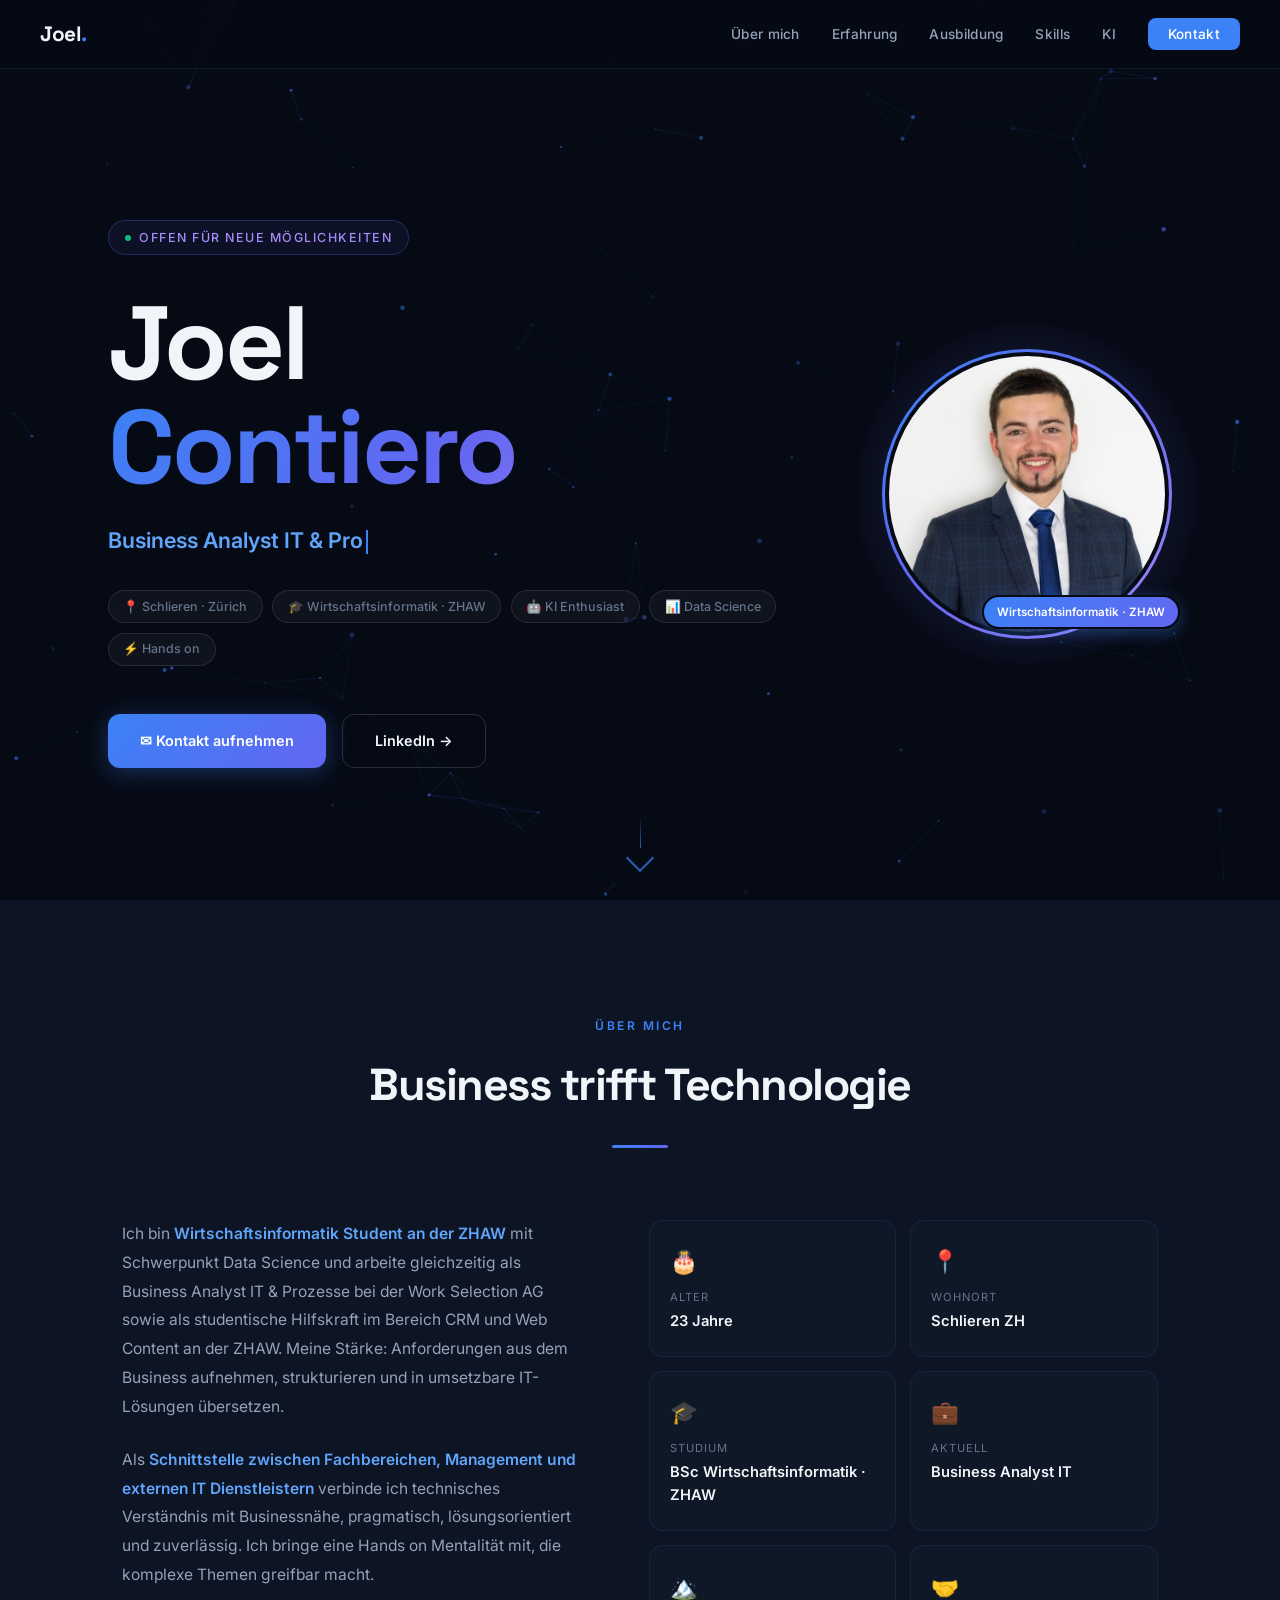
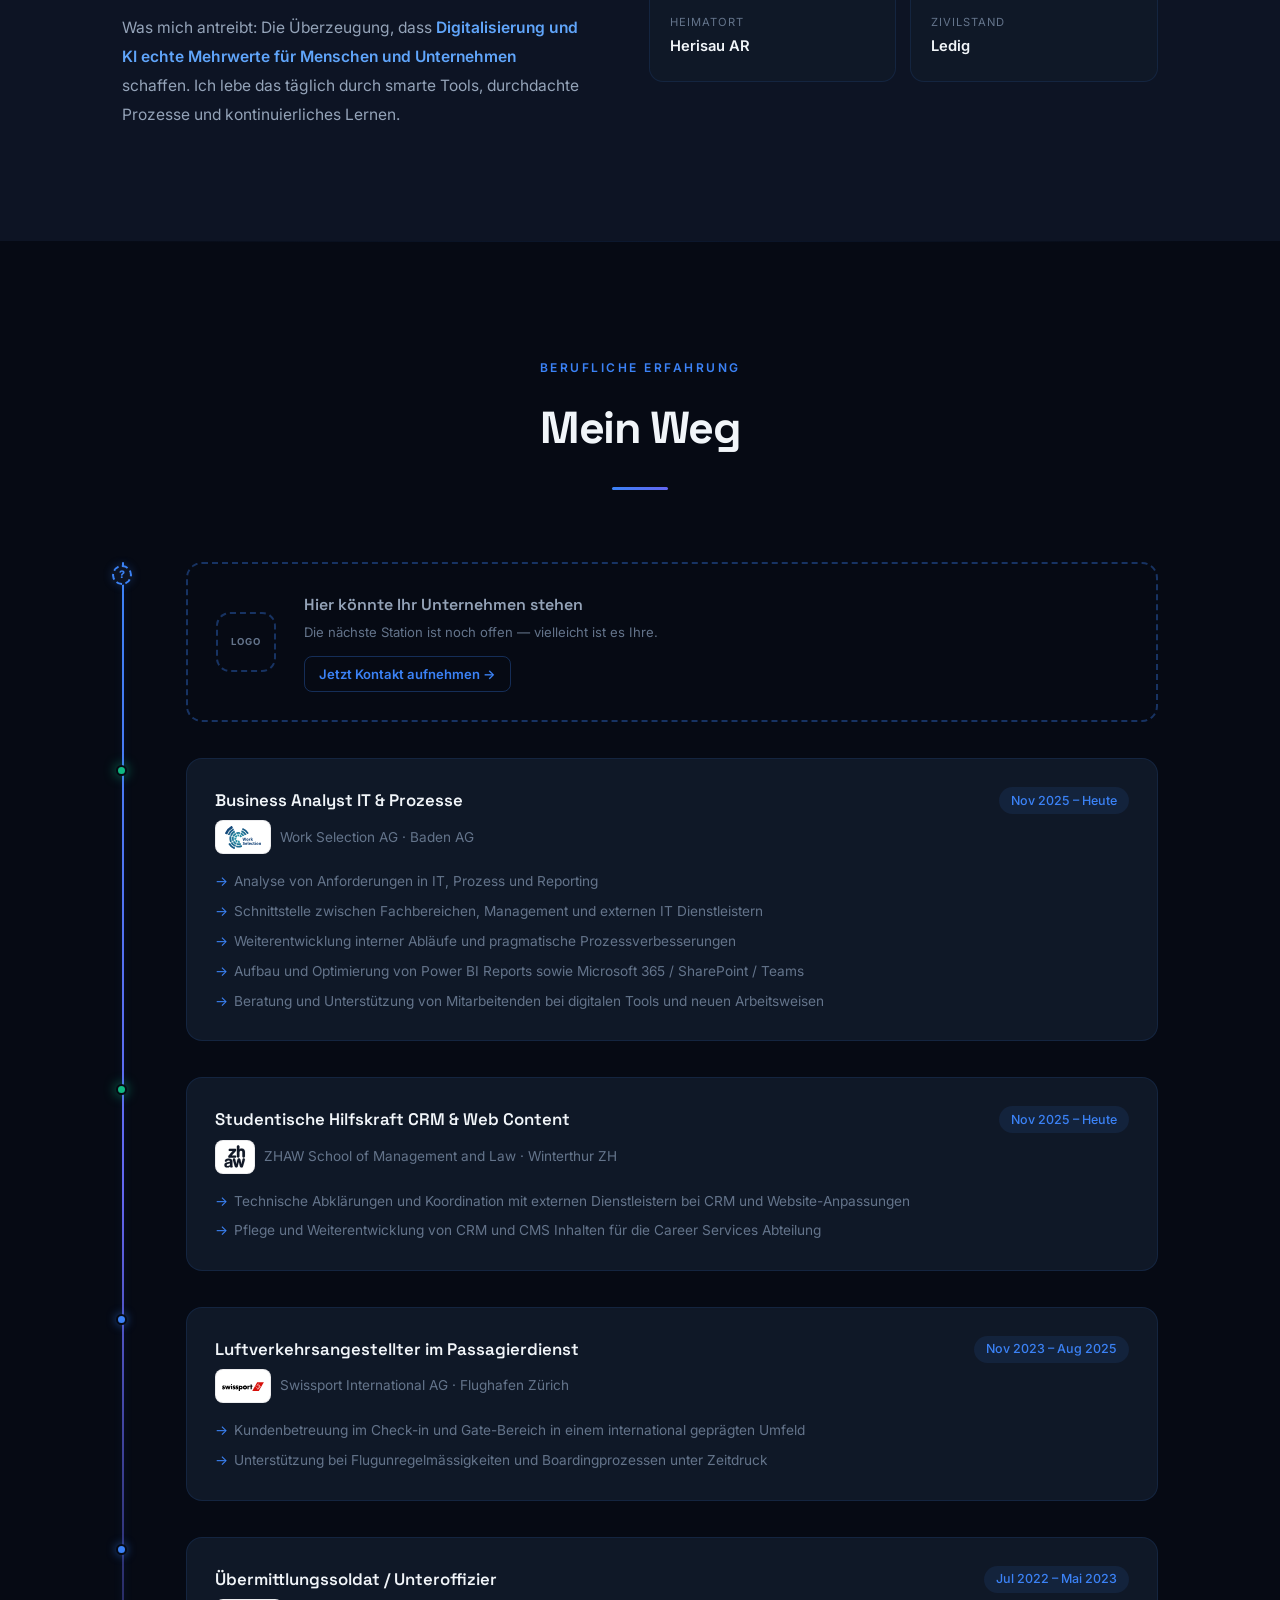
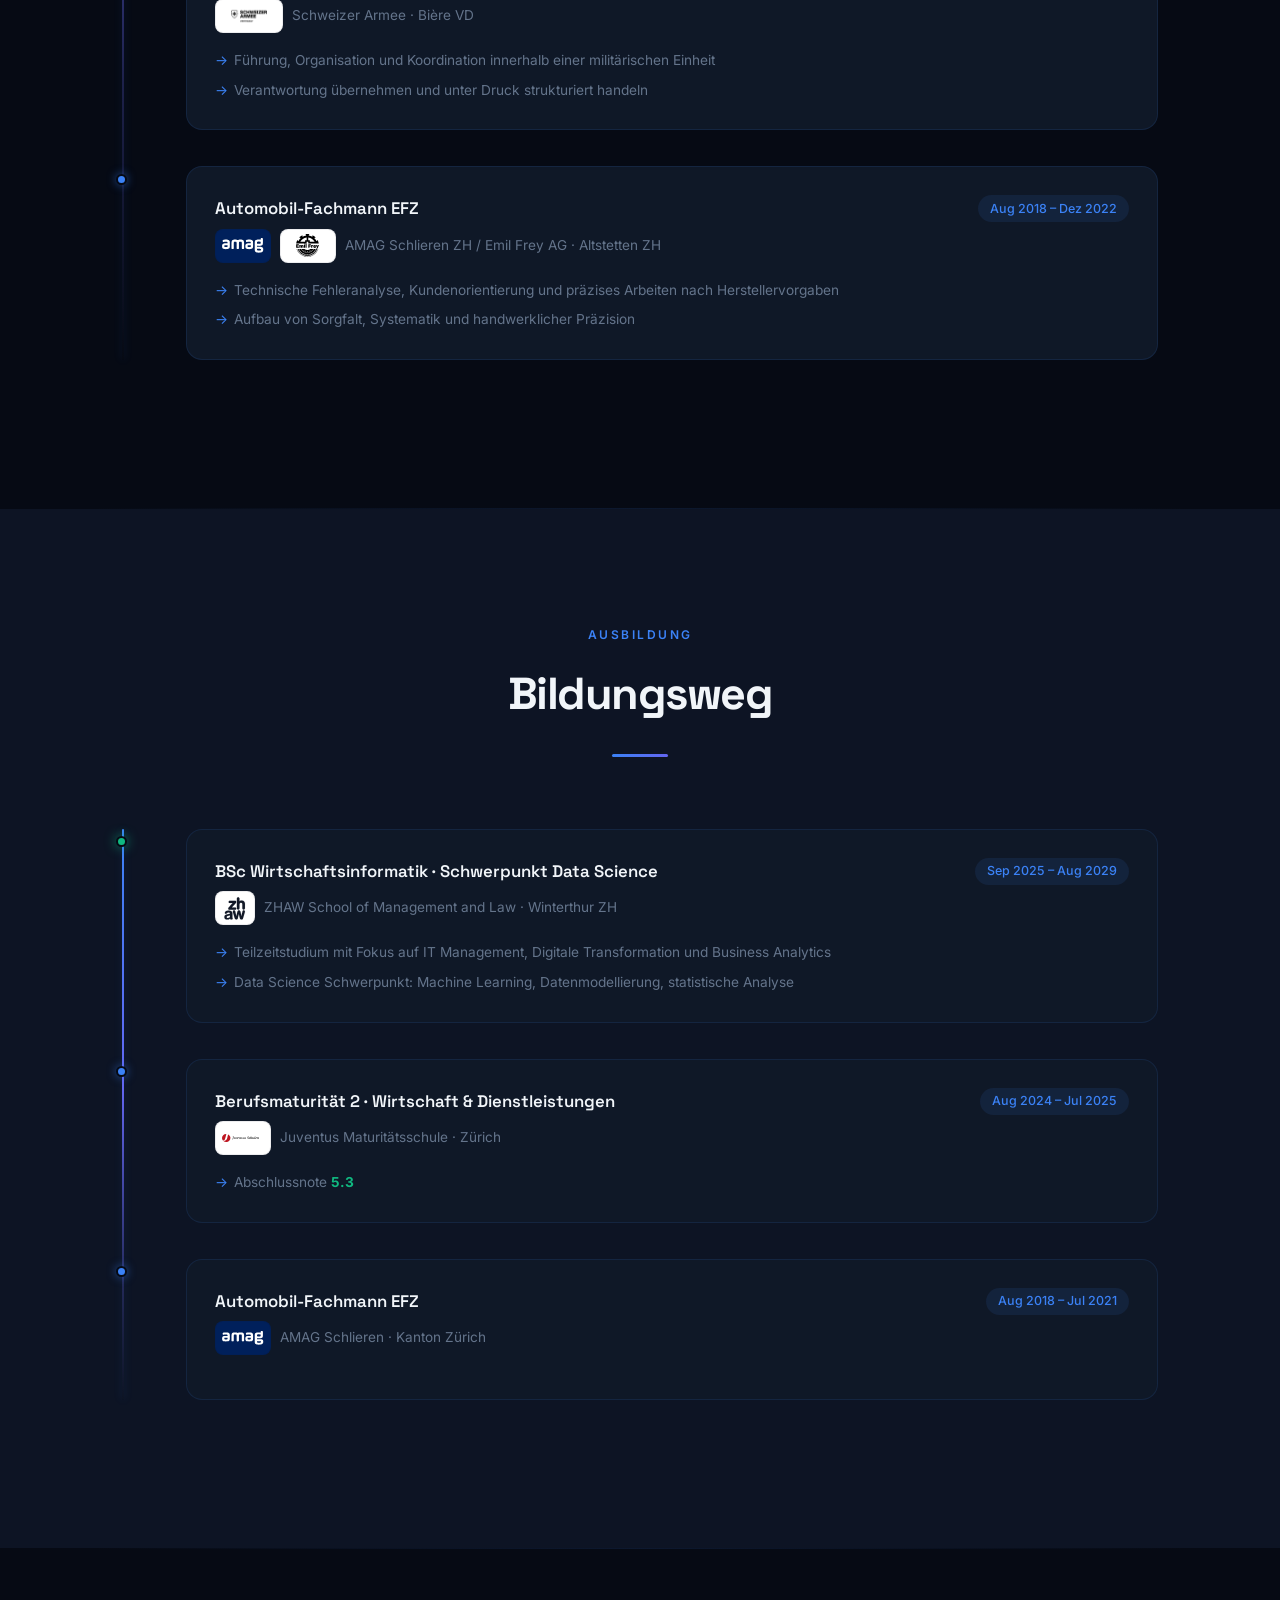
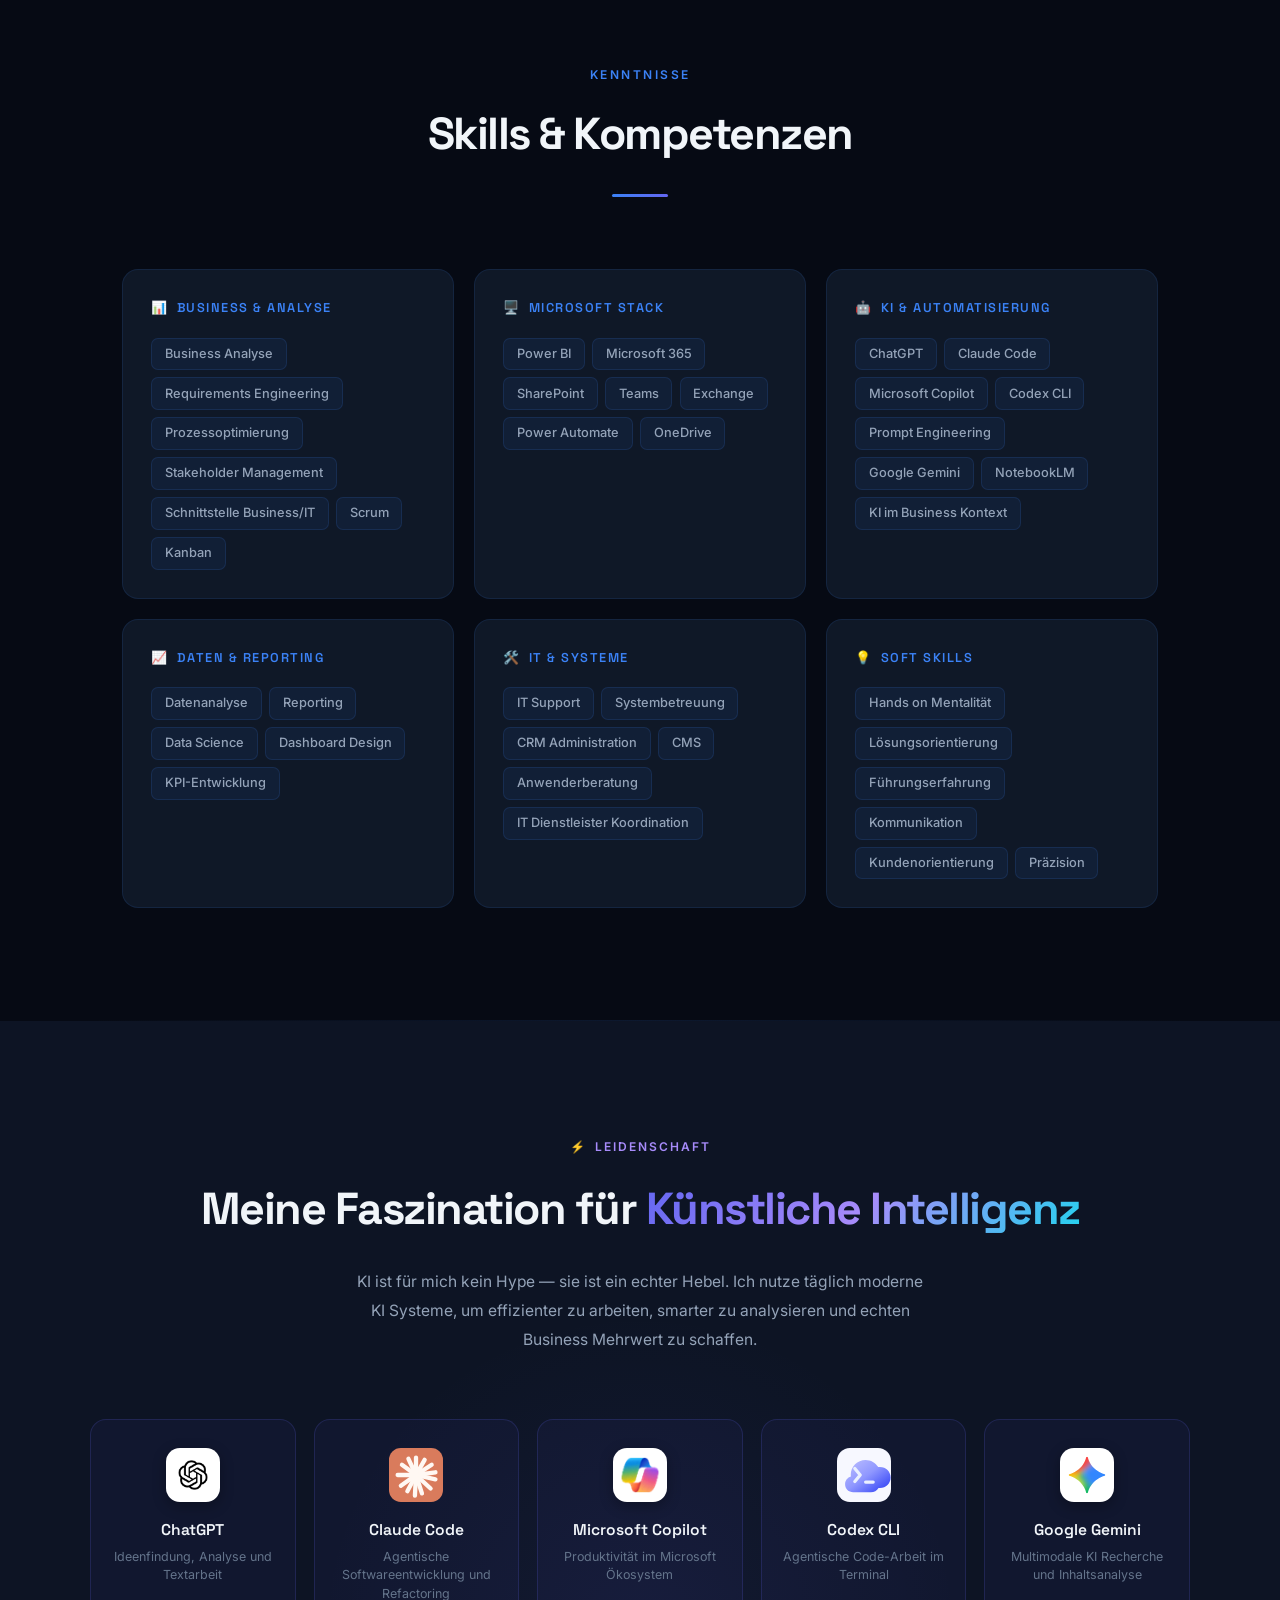
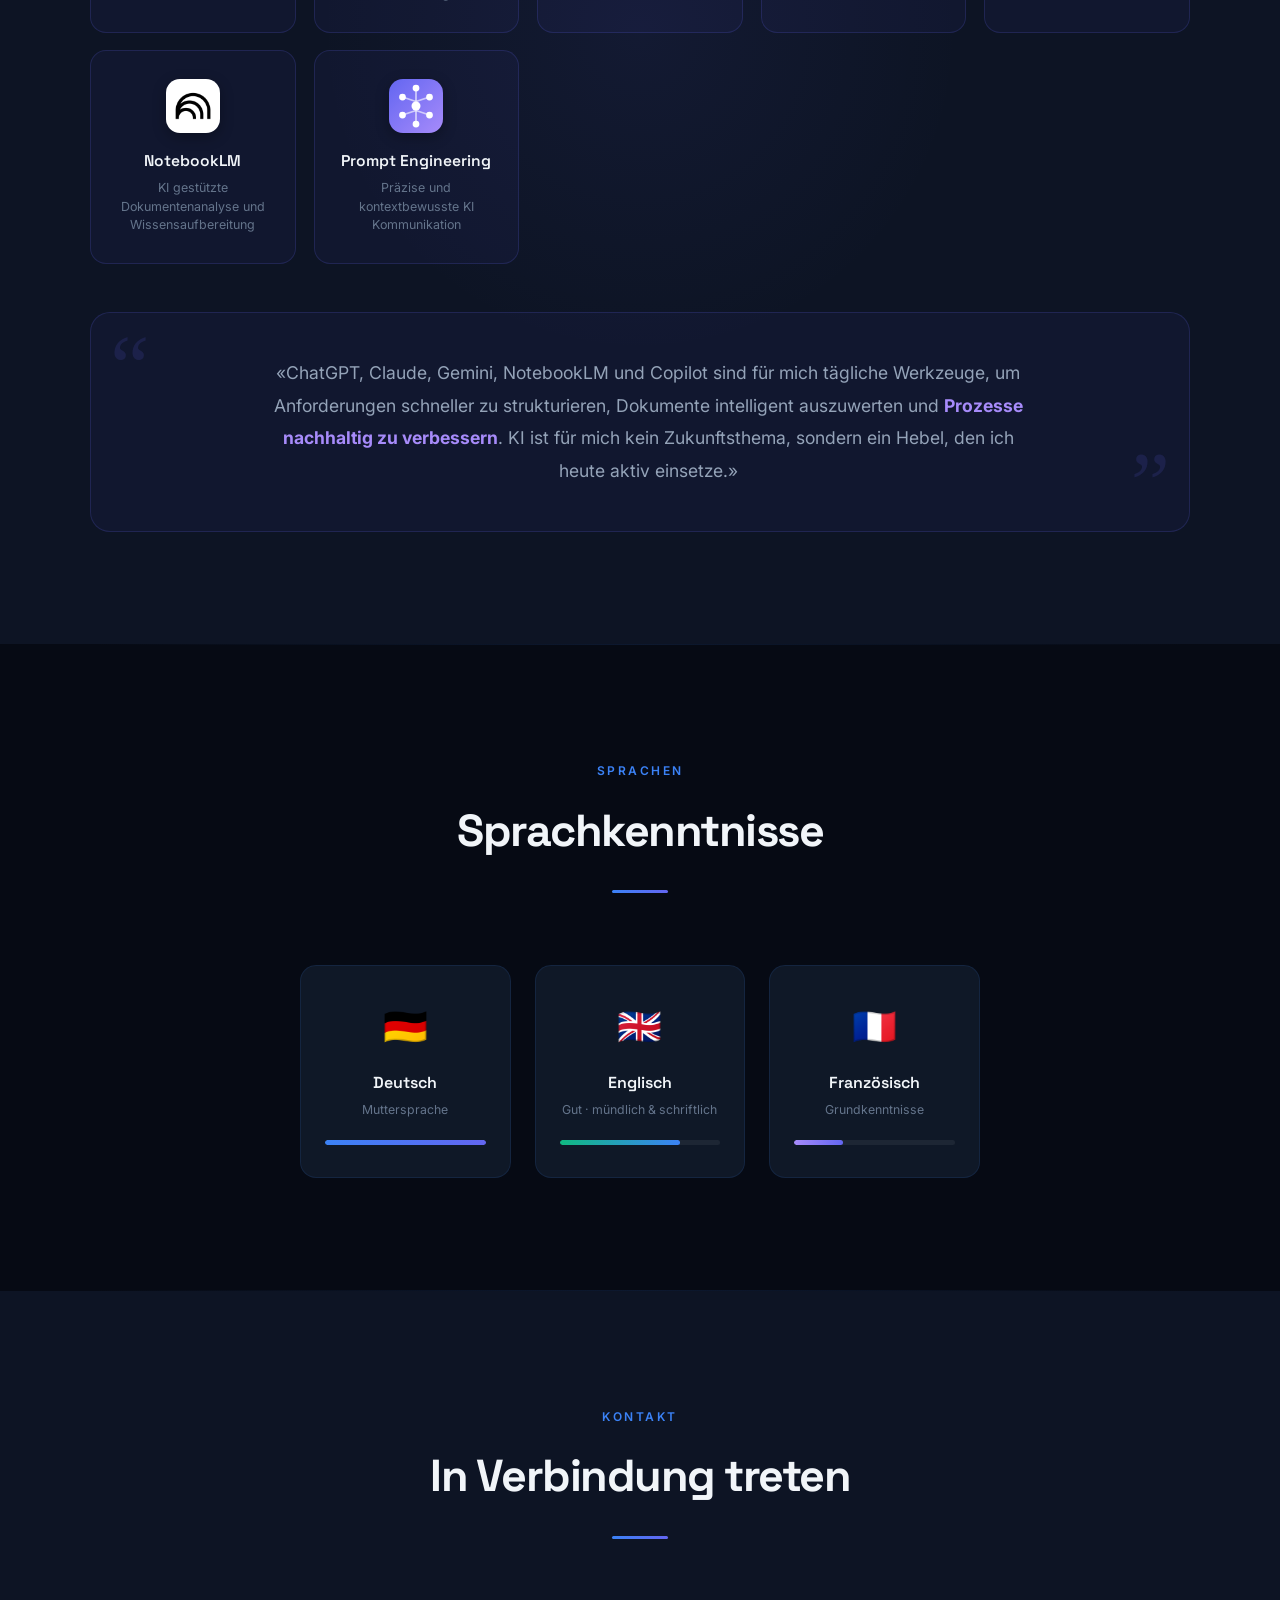
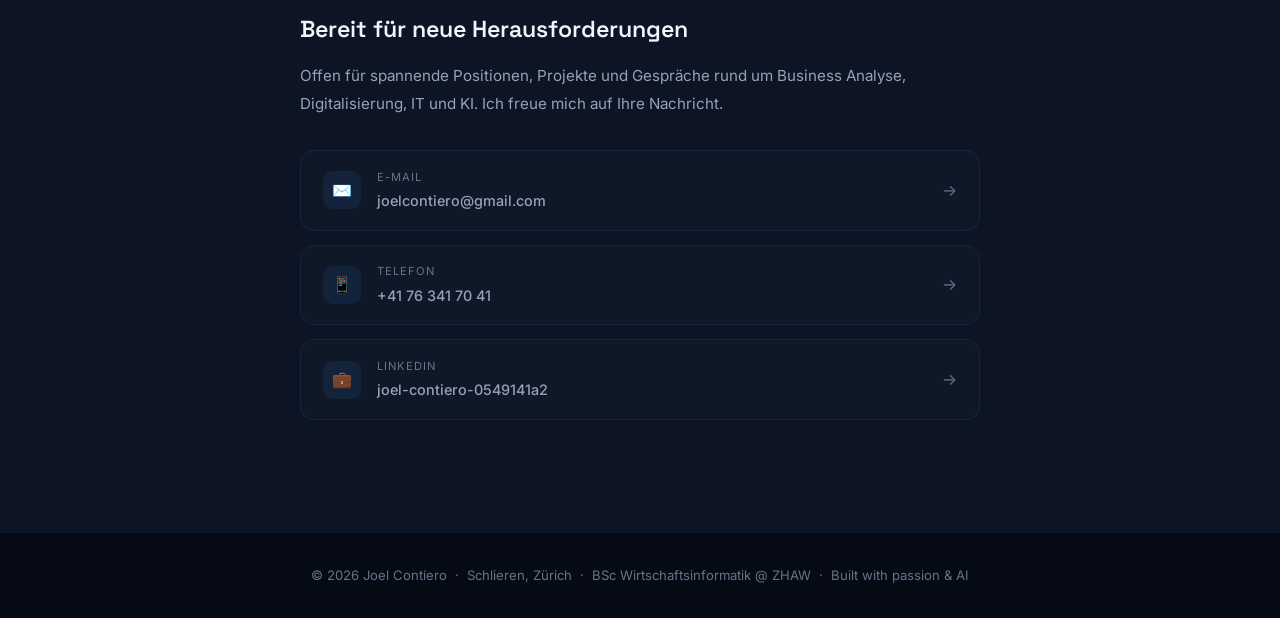
==== index.html @ 4a43be2e "Add files via upload Updated Mobile Version" ====
<!DOCTYPE html>
<html lang="de">
<head>
    <meta charset="UTF-8">
    <meta name="viewport" content="width=device-width, initial-scale=1.0">
    <title>Joel Contiero — IT Business Analyst & Wirtschaftsinformatik</title>
    <link rel="preconnect" href="https://fonts.googleapis.com">
    <link rel="preconnect" href="https://fonts.gstatic.com" crossorigin>
    <link href="https://fonts.googleapis.com/css2?family=Space+Grotesk:wght@300;400;500;600;700&family=Inter:wght@300;400;500;600&display=swap" rel="stylesheet">
    <style>
        :root {
            --bg-primary: #060a14;
            --bg-secondary: #0d1424;
            --bg-card: #0f1827;
            --border: rgba(59, 130, 246, 0.12);
            --border-hover: rgba(59, 130, 246, 0.4);
            --blue: #3b82f6;
            --blue-light: #60a5fa;
            --blue-dark: #1d4ed8;
            --indigo: #6366f1;
            --purple: #a78bfa;
            --cyan: #22d3ee;
            --emerald: #10b981;
            --text-primary: #f1f5f9;
            --text-secondary: #94a3b8;
            --text-muted: #64748b;
            --glow-blue: 0 0 30px rgba(59, 130, 246, 0.18);
            --glow-purple: 0 0 30px rgba(167, 139, 250, 0.18);
        }

        * { margin: 0; padding: 0; box-sizing: border-box; }
        html { scroll-behavior: smooth; }

        body {
            font-family: 'Inter', sans-serif;
            background-color: var(--bg-primary);
            color: var(--text-primary);
            overflow-x: hidden;
            line-height: 1.6;
        }

        ::-webkit-scrollbar { width: 4px; }
        ::-webkit-scrollbar-track { background: var(--bg-primary); }
        ::-webkit-scrollbar-thumb { background: var(--blue); border-radius: 10px; }

        /* ========== NAVBAR ========== */
        nav {
            position: fixed;
            top: 0; left: 0; right: 0;
            z-index: 1000;
            padding: 1.1rem 2.5rem;
            display: flex;
            justify-content: space-between;
            align-items: center;
            backdrop-filter: blur(24px);
            -webkit-backdrop-filter: blur(24px);
            background: rgba(6, 10, 20, 0.75);
            border-bottom: 1px solid var(--border);
            transition: all 0.4s ease;
        }

        .nav-logo {
            font-family: 'Space Grotesk', sans-serif;
            font-size: 1.3rem;
            font-weight: 700;
            letter-spacing: -0.5px;
            color: var(--text-primary);
        }
        .nav-logo span { color: var(--blue); }

        .nav-links {
            display: flex;
            gap: 2rem;
            list-style: none;
            align-items: center;
        }

        .nav-links a {
            text-decoration: none;
            color: var(--text-secondary);
            font-size: 0.85rem;
            font-weight: 500;
            letter-spacing: 0.3px;
            transition: color 0.2s;
        }
        .nav-links a:hover { color: var(--blue-light); }

        .nav-cta {
            background: var(--blue) !important;
            color: #fff !important;
            padding: 0.5rem 1.25rem !important;
            border-radius: 8px;
            transition: background 0.2s, box-shadow 0.2s !important;
        }
        .nav-cta:hover {
            background: var(--blue-dark) !important;
            box-shadow: var(--glow-blue) !important;
        }

        /* ========== HERO ========== */
        #hero {
            position: relative;
            min-height: 100vh;
            display: flex;
            align-items: center;
            justify-content: center;
            overflow: hidden;
        }

        #particleCanvas {
            position: absolute;
            top: 0; left: 0;
            width: 100%; height: 100%;
            z-index: 0;
        }

        .hero-content {
            position: relative;
            z-index: 1;
            display: flex;
            align-items: center;
            gap: 4.5rem;
            max-width: 1160px;
            width: 100%;
            padding: 5.5rem 3rem 0;
        }

        .hero-text {
            flex: 1;
            min-width: 0;
            text-align: left;
        }


        /* ---- company logos in timeline ---- */
        .tl-company-row {
            display: flex;
            align-items: center;
            gap: 0.55rem;
            margin-bottom: 1rem;
        }
        .tl-company-row .tl-company { margin-bottom: 0; }
        .tl-logo {
            width: 56px;
            height: 34px;
            padding: 0.28rem 0.38rem;
            border-radius: 8px;
            overflow: hidden;
            flex-shrink: 0;
            display: flex;
            align-items: center;
            justify-content: center;
            background: #fff;
            border: 1px solid rgba(15, 23, 42, 0.08);
        }
        .tl-logo img,
        .tl-logo svg {
            display: block;
            width: 100%;
            height: 100%;
            object-fit: contain;
        }
        .tl-logo--army {
            width: 68px;
        }
        .tl-logo--square {
            width: 40px;
            padding: 0.22rem;
        }
        .tl-logo--amag {
            background: #00205b;
        }

        /* ---- photo frame ---- */
        .hero-photo-wrap {
            flex-shrink: 0;
            display: flex;
            align-items: center;
            justify-content: center;
            animation: fadeInUp 1s ease 0.3s both;
        }

        .hero-photo-frame {
            position: relative;
            width: 290px;
            height: 290px;
        }

        .hero-photo-glow {
            position: absolute;
            inset: -28px;
            border-radius: 50%;
            background: radial-gradient(circle, rgba(59,130,246,0.28) 0%, rgba(99,102,241,0.12) 50%, transparent 75%);
            animation: glowPulse 3.5s ease-in-out infinite;
        }

        .hero-photo-ring {
            position: absolute;
            inset: 0;
            border-radius: 50%;
            padding: 3px;
            background: linear-gradient(135deg, var(--blue), var(--indigo), var(--purple));
        }

        .hero-photo-ring-inner {
            width: 100%;
            height: 100%;
            border-radius: 50%;
            background: var(--bg-primary);
            padding: 4px;
        }

        .hero-photo-img {
            width: 100%;
            height: 100%;
            border-radius: 50%;
            object-fit: cover;
            object-position: center top;
            display: block;
        }

        .hero-photo-badge {
            position: absolute;
            bottom: 10px;
            right: -8px;
            background: linear-gradient(135deg, var(--blue), var(--indigo));
            color: #fff;
            font-size: 0.72rem;
            font-weight: 600;
            padding: 0.35rem 0.8rem;
            border-radius: 100px;
            white-space: nowrap;
            box-shadow: 0 4px 16px rgba(59,130,246,0.4);
            border: 2px solid var(--bg-primary);
        }

        @keyframes glowPulse {
            0%, 100% { opacity: 0.8; transform: scale(1); }
            50% { opacity: 1; transform: scale(1.04); }
        }

        .hero-badge {
            display: inline-flex;
            align-items: center;
            gap: 0.5rem;
            background: rgba(99, 102, 241, 0.08);
            border: 1px solid rgba(99, 102, 241, 0.28);
            color: var(--purple);
            padding: 0.4rem 1rem;
            border-radius: 100px;
            font-size: 0.78rem;
            font-weight: 500;
            letter-spacing: 1.5px;
            text-transform: uppercase;
            margin-bottom: 2.25rem;
        }

        .badge-dot {
            width: 6px; height: 6px;
            background: var(--emerald);
            border-radius: 50%;
            animation: pulseDot 2s infinite;
        }

        .hero-name {
            font-family: 'Space Grotesk', sans-serif;
            font-size: clamp(3.5rem, 9vw, 6.5rem);
            font-weight: 700;
            line-height: 1;
            letter-spacing: -3px;
            margin-bottom: 1.5rem;
            animation: fadeInUp 0.9s ease 0.2s both;
        }

        .hero-name .first { color: var(--text-primary); display: block; }
        .hero-name .last {
            display: block;
            background: linear-gradient(130deg, var(--blue) 0%, var(--indigo) 50%, var(--purple) 100%);
            -webkit-background-clip: text;
            -webkit-text-fill-color: transparent;
            background-clip: text;
        }

        .hero-typing {
            font-size: clamp(1rem, 2.5vw, 1.35rem);
            color: var(--text-secondary);
            min-height: 2.2rem;
            margin-bottom: 2rem;
            animation: fadeInUp 0.9s ease 0.35s both;
        }

        .typing-text { color: var(--blue-light); font-weight: 600; }
        .cursor {
            display: inline-block;
            width: 2px; height: 1.1em;
            background: var(--blue);
            margin-left: 3px;
            vertical-align: middle;
            animation: blink 1s step-end infinite;
        }

        .hero-pills {
            display: flex;
            flex-wrap: wrap;
            gap: 0.6rem;
            justify-content: flex-start;
            margin-bottom: 3rem;
            animation: fadeInUp 0.9s ease 0.5s both;
        }

        .hero-pill {
            background: rgba(255,255,255,0.04);
            border: 1px solid rgba(255,255,255,0.1);
            color: var(--text-muted);
            padding: 0.35rem 0.9rem;
            border-radius: 100px;
            font-size: 0.78rem;
            font-weight: 500;
        }

        .hero-buttons {
            display: flex;
            gap: 1rem;
            justify-content: flex-start;
            flex-wrap: wrap;
            animation: fadeInUp 0.9s ease 0.65s both;
        }

        .btn-primary {
            display: inline-flex;
            align-items: center;
            gap: 0.5rem;
            background: linear-gradient(135deg, var(--blue), var(--indigo));
            color: #fff;
            padding: 0.9rem 2rem;
            border-radius: 12px;
            text-decoration: none;
            font-weight: 600;
            font-size: 0.9rem;
            transition: all 0.3s ease;
            box-shadow: 0 4px 24px rgba(59,130,246,0.35);
        }
        .btn-primary:hover { transform: translateY(-3px); box-shadow: 0 8px 36px rgba(59,130,246,0.5); }

        .btn-outline {
            display: inline-flex;
            align-items: center;
            gap: 0.5rem;
            background: transparent;
            border: 1px solid rgba(255,255,255,0.15);
            color: var(--text-primary);
            padding: 0.9rem 2rem;
            border-radius: 12px;
            text-decoration: none;
            font-weight: 600;
            font-size: 0.9rem;
            transition: all 0.3s ease;
        }
        .btn-outline:hover { background: rgba(255,255,255,0.07); border-color: rgba(255,255,255,0.3); transform: translateY(-3px); }

        .scroll-hint {
            position: absolute;
            bottom: 2rem;
            left: 50%;
            transform: translateX(-50%);
            z-index: 2;
            display: flex;
            flex-direction: column;
            align-items: center;
            gap: 6px;
            animation: bounce 2s ease-in-out infinite;
            cursor: default;
        }

        .scroll-line {
            width: 1px; height: 32px;
            background: linear-gradient(to bottom, transparent, rgba(59,130,246,0.7));
        }

        .scroll-chevron {
            width: 20px; height: 20px;
            border-right: 2px solid rgba(59,130,246,0.7);
            border-bottom: 2px solid rgba(59,130,246,0.7);
            transform: rotate(45deg);
            margin-top: -6px;
        }


        /* ========== STATS ========== */
        /* ========== SECTION LAYOUT ========== */
        .section-wrap {
            padding: 7rem 2rem;
            max-width: 1100px;
            margin: 0 auto;
        }

        .section-head {
            text-align: center;
            margin-bottom: 4.5rem;
        }

        .s-label {
            display: inline-block;
            color: var(--blue);
            font-size: 0.75rem;
            font-weight: 600;
            letter-spacing: 2.5px;
            text-transform: uppercase;
            margin-bottom: 0.875rem;
        }

        .s-title {
            font-family: 'Space Grotesk', sans-serif;
            font-size: clamp(2rem, 4vw, 2.8rem);
            font-weight: 700;
            letter-spacing: -1.5px;
            color: var(--text-primary);
        }

        .s-line {
            width: 56px; height: 3px;
            background: linear-gradient(to right, var(--blue), var(--indigo));
            margin: 1.5rem auto 0;
            border-radius: 2px;
        }

        .section-divider {
            width: 100%;
            max-width: 1100px;
            margin: 0 auto;
            height: 1px;
            background: linear-gradient(to right, transparent, var(--border), transparent);
        }

        /* ========== REVEAL ========== */
        .reveal {
            opacity: 0;
            transform: translateY(28px);
            transition: opacity 0.7s ease, transform 0.7s ease;
        }
        .reveal.in { opacity: 1; transform: translateY(0); }

        /* ========== ABOUT ========== */
        .about-grid {
            display: grid;
            grid-template-columns: 1fr 1.1fr;
            gap: 4rem;
            align-items: start;
        }

        .about-text p {
            color: var(--text-secondary);
            line-height: 1.85;
            margin-bottom: 1.5rem;
            font-size: 0.975rem;
        }
        .about-text p:last-child { margin-bottom: 0; }
        .hi { color: var(--blue-light); font-weight: 600; }

        .about-cards {
            display: grid;
            grid-template-columns: 1fr 1fr;
            gap: 0.875rem;
        }

        .a-card {
            background: var(--bg-card);
            border: 1px solid var(--border);
            border-radius: 14px;
            padding: 1.4rem 1.25rem;
            transition: border-color 0.3s, transform 0.3s, box-shadow 0.3s;
        }
        .a-card:hover {
            border-color: var(--border-hover);
            transform: translateY(-3px);
            box-shadow: var(--glow-blue);
        }

        .a-card-icon { font-size: 1.4rem; margin-bottom: 0.6rem; }
        .a-card-label {
            font-size: 0.7rem;
            text-transform: uppercase;
            letter-spacing: 1px;
            color: var(--text-muted);
            margin-bottom: 0.2rem;
        }
        .a-card-val { font-weight: 600; font-size: 0.92rem; }

        /* ========== TIMELINE ========== */
        .timeline {
            position: relative;
            padding-left: 2.25rem;
        }
        .timeline::before {
            content: '';
            position: absolute;
            left: 0; top: 0; bottom: 0;
            width: 2px;
            border-radius: 2px;
            background: linear-gradient(
                to bottom,
                var(--blue) 0%,
                var(--indigo) 45%,
                rgba(99,102,241,0.25) 80%,
                transparent 100%
            );
            box-shadow: 0 0 8px rgba(59,130,246,0.18);
        }

        .tl-item {
            position: relative;
            margin-bottom: 2.25rem;
            padding-left: 1.75rem;
            opacity: 0;
            transform: translateX(-18px);
            transition: opacity 0.65s ease, transform 0.65s ease;
        }
        .tl-item.in { opacity: 1; transform: translateX(0); }

        .tl-dot {
            position: absolute;
            left: -2.6rem;
            top: 0.45rem;
            width: 11px; height: 11px;
            background: var(--blue);
            border-radius: 50%;
            border: 2px solid var(--bg-primary);
            box-shadow: 0 0 10px rgba(59,130,246,0.55);
            z-index: 2;
            transition: transform 0.25s ease, box-shadow 0.25s ease;
        }
        .tl-item:hover .tl-dot:not(.live):not(.tl-dot-cta) {
            transform: scale(1.35);
            box-shadow: 0 0 18px rgba(59,130,246,0.75);
        }
        .tl-dot.live {
            background: var(--emerald);
            box-shadow: 0 0 12px rgba(16,185,129,0.7);
            animation: pulseDot 2s infinite;
            z-index: 2;
        }

        .tl-card {
            background: var(--bg-card);
            border: 1px solid var(--border);
            border-radius: 16px;
            padding: 1.75rem;
            transition: border-color 0.3s, box-shadow 0.3s;
        }
        .tl-card:hover {
            border-color: var(--border-hover);
            box-shadow: var(--glow-blue);
        }

        .tl-head {
            display: flex;
            justify-content: space-between;
            align-items: flex-start;
            flex-wrap: wrap;
            gap: 0.5rem;
            margin-bottom: 0.4rem;
        }
        .tl-title {
            font-family: 'Space Grotesk', sans-serif;
            font-size: 1.05rem;
            font-weight: 600;
        }
        .tl-period {
            font-size: 0.78rem;
            color: var(--blue);
            font-weight: 500;
            background: rgba(59,130,246,0.1);
            padding: 0.22rem 0.75rem;
            border-radius: 100px;
            white-space: nowrap;
        }
        .tl-company {
            font-size: 0.85rem;
            color: var(--text-muted);
            margin-bottom: 1rem;
        }
        .tl-bullets { list-style: none; display: flex; flex-direction: column; gap: 0.45rem; }
        .tl-bullets li {
            font-size: 0.855rem;
            color: var(--text-muted);
            padding-left: 1.2rem;
            position: relative;
            line-height: 1.65;
        }
        .tl-bullets li::before { content: '→'; position: absolute; left: 0; color: var(--blue); }

        /* ========== SKILLS ========== */
        .skills-grid {
            display: grid;
            grid-template-columns: repeat(auto-fill, minmax(310px, 1fr));
            gap: 1.25rem;
        }

        .sk-cat {
            background: var(--bg-card);
            border: 1px solid var(--border);
            border-radius: 16px;
            padding: 1.75rem;
            opacity: 0;
            transform: translateY(18px);
            transition: opacity 0.6s ease, transform 0.6s ease, border-color 0.3s, box-shadow 0.3s;
        }
        .sk-cat.in { opacity: 1; transform: translateY(0); }
        .sk-cat:hover { border-color: var(--border-hover); box-shadow: var(--glow-blue); }

        .sk-cat-title {
            font-family: 'Space Grotesk', sans-serif;
            font-size: 0.8rem;
            font-weight: 600;
            color: var(--blue);
            text-transform: uppercase;
            letter-spacing: 1.5px;
            margin-bottom: 1.2rem;
            display: flex;
            align-items: center;
            gap: 0.5rem;
        }

        .sk-tags { display: flex; flex-wrap: wrap; gap: 0.45rem; }

        .sk-tag {
            background: rgba(59,130,246,0.07);
            border: 1px solid rgba(59,130,246,0.14);
            color: var(--text-secondary);
            padding: 0.32rem 0.8rem;
            border-radius: 7px;
            font-size: 0.8rem;
            font-weight: 500;
            transition: all 0.2s;
        }
        .sk-tag:hover { background: rgba(59,130,246,0.15); color: var(--blue-light); }

        .sk-tag.ai-tag {
            background: rgba(59,130,246,0.07);
            border-color: rgba(59,130,246,0.14);
            color: var(--text-secondary);
        }
        .sk-tag.ai-tag:hover { background: rgba(59,130,246,0.15); color: var(--blue-light); }

        /* ========== AI SECTION ========== */
        #ai {
            padding: 7rem 2rem;
            position: relative;
            overflow: hidden;
        }

        .ai-glow {
            position: absolute;
            width: 700px; height: 700px;
            background: radial-gradient(circle, rgba(99,102,241,0.07) 0%, transparent 65%);
            left: 50%; top: 50%;
            transform: translate(-50%,-50%);
            pointer-events: none;
        }

        .ai-inner { max-width: 1100px; margin: 0 auto; }

        .ai-head {
            text-align: center;
            margin-bottom: 4rem;
        }

        .ai-badge {
            display: inline-flex;
            align-items: center;
            gap: 0.5rem;
            color: var(--purple);
            font-size: 0.75rem;
            font-weight: 600;
            letter-spacing: 2px;
            text-transform: uppercase;
            margin-bottom: 1rem;
        }

        .ai-title {
            font-family: 'Space Grotesk', sans-serif;
            font-size: clamp(2rem, 4vw, 2.8rem);
            font-weight: 700;
            letter-spacing: -1.5px;
        }
        .ai-title span {
            background: linear-gradient(130deg, var(--indigo), var(--purple), var(--cyan));
            -webkit-background-clip: text;
            -webkit-text-fill-color: transparent;
            background-clip: text;
        }

        .ai-desc {
            max-width: 580px;
            margin: 1.5rem auto 0;
            color: var(--text-secondary);
            line-height: 1.85;
            font-size: 0.975rem;
        }

        .ai-tools {
            display: grid;
            grid-template-columns: repeat(auto-fill, minmax(175px, 1fr));
            gap: 1.1rem;
            margin-bottom: 3rem;
        }

        .ai-card {
            background: rgba(99,102,241,0.05);
            border: 1px solid rgba(99,102,241,0.18);
            border-radius: 16px;
            padding: 1.75rem 1.25rem;
            text-align: center;
            opacity: 0;
            transform: scale(0.92);
            transition: opacity 0.5s ease, transform 0.5s ease, border-color 0.3s, box-shadow 0.3s;
            cursor: default;
        }
        .ai-card.in { opacity: 1; transform: scale(1); }
        .ai-card:hover {
            border-color: rgba(167,139,250,0.45);
            box-shadow: 0 0 32px rgba(99,102,241,0.18);
            transform: translateY(-5px) scale(1.02);
        }

        .ai-card-icon { font-size: 2.25rem; margin-bottom: 0.875rem; }
        .ai-logo-box {
            width: 54px; height: 54px;
            border-radius: 14px;
            display: flex;
            align-items: center;
            justify-content: center;
            margin: 0 auto 1rem;
            flex-shrink: 0;
            box-shadow: 0 4px 14px rgba(0,0,0,0.3);
        }
        .ai-logo-box img,
        .ai-logo-box svg {
            width: 100%;
            height: 100%;
            object-fit: contain;
            display: block;
        }
        .ai-logo-box.ai-brand {
            background: #fff;
            padding: 0.42rem;
        }
        .ai-logo-box.ai-brand-dark {
            background: #191919;
            padding: 0.55rem;
        }
        .ai-logo-box.ai-brand-wide {
            width: 76px;
            padding-inline: 0.6rem;
        }
        .ai-logo-box.ai-icon-art {
            background: transparent;
            padding: 0;
            box-shadow: none;
        }
        .ai-card-name {
            font-family: 'Space Grotesk', sans-serif;
            font-weight: 600;
            font-size: 0.975rem;
            margin-bottom: 0.3rem;
        }
        .ai-card-desc { font-size: 0.78rem; color: var(--text-muted); line-height: 1.5; }

        .ai-quote {
            background: rgba(99,102,241,0.05);
            border: 1px solid rgba(99,102,241,0.18);
            border-radius: 20px;
            padding: 2.75rem 3rem 2.75rem 4rem;
            text-align: center;
            position: relative;
            overflow: hidden;
        }
        .ai-quote::before {
            content: '\201C';
            position: absolute;
            top: 0.6rem;
            left: 1.2rem;
            font-size: 5.5rem;
            color: rgba(99,102,241,0.14);
            font-family: Georgia, 'Times New Roman', serif;
            line-height: 1;
            pointer-events: none;
        }
        .ai-quote::after {
            content: '\201D';
            position: absolute;
            bottom: 0.2rem;
            right: 1.2rem;
            font-size: 5.5rem;
            color: rgba(99,102,241,0.14);
            font-family: Georgia, 'Times New Roman', serif;
            line-height: 1;
            pointer-events: none;
        }

        .ai-quote p {
            font-size: 1.1rem;
            color: var(--text-secondary);
            line-height: 1.85;
            position: relative;
            z-index: 1;
            max-width: 780px;
            margin: 0 auto;
        }
        .ai-quote strong { color: var(--purple); }

        /* ========== LANGUAGES ========== */
        .lang-grid {
            display: grid;
            grid-template-columns: repeat(3, 1fr);
            gap: 1.5rem;
            max-width: 680px;
            margin: 0 auto;
        }

        .lang-card {
            background: var(--bg-card);
            border: 1px solid var(--border);
            border-radius: 16px;
            padding: 2rem 1.5rem;
            text-align: center;
            transition: border-color 0.3s, transform 0.3s;
        }
        .lang-card:hover { border-color: var(--border-hover); transform: translateY(-4px); }

        .lang-flag { font-size: 2.25rem; margin-bottom: 0.875rem; }
        .lang-name { font-family: 'Space Grotesk', sans-serif; font-weight: 600; font-size: 1rem; margin-bottom: 0.3rem; }
        .lang-level { font-size: 0.77rem; color: var(--text-muted); margin-bottom: 1.25rem; }

        .lang-bar-bg {
            background: rgba(255,255,255,0.06);
            border-radius: 100px;
            height: 5px;
            overflow: hidden;
        }
        .lang-bar-fill {
            height: 100%;
            border-radius: 100px;
            width: 0%;
            transition: width 1.6s cubic-bezier(0.4, 0, 0.2, 1);
        }
        .lang-bar-fill.de { background: linear-gradient(to right, var(--blue), var(--indigo)); }
        .lang-bar-fill.en { background: linear-gradient(to right, var(--emerald), var(--blue)); }
        .lang-bar-fill.fr { background: linear-gradient(to right, var(--purple), var(--indigo)); }

        /* ========== CONTACT ========== */
        .contact-grid {
            display: flex;
            justify-content: center;
        }

        .contact-left {
            max-width: 680px;
            width: 100%;
        }

        .contact-left h3 {
            font-family: 'Space Grotesk', sans-serif;
            font-size: 1.45rem;
            font-weight: 600;
            margin-bottom: 0.875rem;
        }
        .contact-left p {
            color: var(--text-secondary);
            line-height: 1.85;
            font-size: 0.95rem;
            margin-bottom: 2rem;
        }

        .contact-links { display: flex; flex-direction: column; gap: 0.875rem; }

        .c-link {
            display: flex;
            align-items: center;
            gap: 1rem;
            background: var(--bg-card);
            border: 1px solid var(--border);
            border-radius: 14px;
            padding: 1.1rem 1.4rem;
            text-decoration: none;
            color: var(--text-secondary);
            transition: all 0.3s ease;
        }
        .c-link:hover {
            border-color: var(--border-hover);
            color: var(--blue-light);
            box-shadow: var(--glow-blue);
            transform: translateX(5px);
        }

        .c-icon {
            width: 38px; height: 38px;
            background: rgba(59,130,246,0.1);
            border-radius: 10px;
            display: flex;
            align-items: center;
            justify-content: center;
            font-size: 1rem;
            flex-shrink: 0;
        }

        .c-label {
            font-size: 0.7rem;
            text-transform: uppercase;
            letter-spacing: 1px;
            color: var(--text-muted);
            margin-bottom: 0.15rem;
        }
        .c-val { font-weight: 500; font-size: 0.9rem; }
        .c-arrow { margin-left: auto; color: var(--text-muted); }

        .contact-right {
            background: linear-gradient(135deg, rgba(59,130,246,0.07), rgba(99,102,241,0.07));
            border: 1px solid rgba(59,130,246,0.15);
            border-radius: 20px;
            padding: 3rem 2.5rem;
            text-align: center;
        }
        .contact-right h4 {
            font-family: 'Space Grotesk', sans-serif;
            font-size: 1.25rem;
            font-weight: 600;
            margin-bottom: 0.75rem;
        }
        .contact-right p {
            color: var(--text-secondary);
            font-size: 0.9rem;
            line-height: 1.8;
            margin-bottom: 2rem;
        }

        /* ========== FOOTER ========== */
        footer {
            border-top: 1px solid var(--border);
            padding: 2rem;
            text-align: center;
            color: var(--text-muted);
            font-size: 0.82rem;
        }

        /* ========== ANIMATIONS ========== */
        @keyframes fadeInDown {
            from { opacity: 0; transform: translateY(-22px); }
            to   { opacity: 1; transform: translateY(0); }
        }
        @keyframes fadeInUp {
            from { opacity: 0; transform: translateY(22px); }
            to   { opacity: 1; transform: translateY(0); }
        }
        @keyframes blink {
            0%, 49% { opacity: 1; }
            50%, 100% { opacity: 0; }
        }
        @keyframes pulseDot {
            0%, 100% { opacity: 1; box-shadow: 0 0 0 0 rgba(16,185,129,0.4); }
            50% { opacity: 0.8; box-shadow: 0 0 0 6px rgba(16,185,129,0); }
        }
        @keyframes bounce {
            0%, 100% { transform: translateX(-50%) translateY(0); }
            50% { transform: translateX(-50%) translateY(7px); }
        }
        @keyframes gradientShift {
            0% { background-position: 0% 50%; }
            50% { background-position: 100% 50%; }
            100% { background-position: 0% 50%; }
        }


        /* ========== FUN OPEN POSITION CARD ========== */
        .tl-dot-cta {
            background: var(--bg-secondary) !important;
            border: 2px dashed var(--blue) !important;
            box-shadow: 0 0 10px rgba(59,130,246,0.25) !important;
            animation: none !important;
            color: var(--blue);
            font-size: 0.65rem;
            font-weight: 800;
            display: flex;
            align-items: center;
            justify-content: center;
            width: 20px !important;
            height: 20px !important;
            /* Recentre: dot center must align with the 2px line (left:0 of .timeline) */
            left: -2.88rem !important;
            top: 0.18rem !important;
            z-index: 3 !important;
            border-radius: 50% !important;
        }

        .tl-card-open {
            background: transparent !important;
            border: 2px dashed rgba(59, 130, 246, 0.35) !important;
            transition: border-color 0.3s, box-shadow 0.3s;
            cursor: default;
        }

        .tl-card-open:hover {
            border-color: rgba(59, 130, 246, 0.7) !important;
            box-shadow: 0 0 30px rgba(59, 130, 246, 0.12) !important;
        }

        .tl-open-inner {
            display: flex;
            align-items: center;
            gap: 1.75rem;
        }

        .tl-open-logo {
            width: 60px;
            height: 60px;
            border: 2px dashed rgba(59, 130, 246, 0.35);
            border-radius: 14px;
            display: flex;
            align-items: center;
            justify-content: center;
            flex-shrink: 0;
            color: var(--text-muted);
            font-size: 0.6rem;
            font-weight: 700;
            letter-spacing: 1px;
            text-transform: uppercase;
        }

        .tl-open-title {
            font-family: 'Space Grotesk', sans-serif;
            font-size: 1rem;
            font-weight: 600;
            color: var(--text-secondary);
            margin-bottom: 0.3rem;
        }

        .tl-open-sub {
            font-size: 0.82rem;
            color: var(--text-muted);
            margin-bottom: 0.875rem;
            line-height: 1.5;
        }

        .tl-open-cta {
            display: inline-flex;
            align-items: center;
            gap: 0.4rem;
            font-size: 0.82rem;
            font-weight: 600;
            color: var(--blue);
            text-decoration: none;
            border: 1px solid rgba(59, 130, 246, 0.3);
            padding: 0.4rem 0.875rem;
            border-radius: 8px;
            transition: all 0.2s;
        }

        .tl-open-cta:hover {
            background: rgba(59, 130, 246, 0.1);
            border-color: var(--blue);
        }

        /* ========== RESPONSIVE ========== */
        @media (max-width: 780px) {
            nav { padding: 1rem 1.25rem; }
            .nav-links { display: none; }
            .about-grid { grid-template-columns: 1fr; gap: 2.5rem; }
            .about-cards { grid-template-columns: 1fr 1fr; }
            .lang-grid { grid-template-columns: 1fr; max-width: 280px; }

            .hero-content { flex-direction: column; gap: 2.5rem; padding-top: 5rem; }
            .hero-text { text-align: center; }
            .hero-photo-wrap { order: -1; }
            .hero-photo-frame { width: 220px; height: 220px; }
            .hero-pills { justify-content: center; }
            .hero-buttons { flex-direction: column; align-items: center; }
            .ai-tools { grid-template-columns: 1fr 1fr; }
            .ai-quote { padding: 2rem 1.5rem; }
        }

        /* ========== MOBILE VIEW TOGGLE ========== */
        .view-switch-btn {
            display: none; /* shown only on mobile via media query */
            align-items: center;
            gap: 0.35rem;
            background: rgba(59,130,246,0.15);
            border: 1px solid rgba(59,130,246,0.35);
            color: var(--blue-light);
            border-radius: 8px;
            padding: 0.38rem 0.8rem;
            font-size: 0.72rem;
            font-weight: 600;
            cursor: pointer;
            white-space: nowrap;
            text-decoration: none;
            font-family: 'Inter', sans-serif;
            transition: all 0.2s;
            flex-shrink: 0;
        }
        .view-switch-btn:hover { background: rgba(59,130,246,0.28); border-color: var(--blue); }

        /* ========== HAMBURGER ========== */
        .hamburger {
            display: none;
            flex-direction: column;
            gap: 5px;
            background: none;
            border: none;
            cursor: pointer;
            padding: 6px;
            flex-shrink: 0;
        }
        .hamburger span {
            display: block;
            width: 22px;
            height: 2px;
            background: var(--text-primary);
            border-radius: 2px;
            transition: all 0.3s ease;
        }
        .hamburger.open span:nth-child(1) { transform: rotate(45deg) translate(5px, 5px); }
        .hamburger.open span:nth-child(2) { opacity: 0; }
        .hamburger.open span:nth-child(3) { transform: rotate(-45deg) translate(5px, -5px); }

        /* ========== MOBILE MENU OVERLAY ========== */
        .mobile-menu {
            display: none;
            position: fixed;
            top: 0; left: 0; right: 0; bottom: 0;
            background: rgba(6,10,20,0.97);
            z-index: 1050;
            flex-direction: column;
            align-items: center;
            justify-content: center;
            gap: 1.75rem;
            backdrop-filter: blur(20px);
            -webkit-backdrop-filter: blur(20px);
        }
        .mobile-menu.open { display: flex; }
        .mobile-menu a {
            text-decoration: none;
            color: var(--text-primary);
            font-size: 1.5rem;
            font-weight: 600;
            font-family: 'Space Grotesk', sans-serif;
            letter-spacing: -0.5px;
            transition: color 0.2s;
            padding: 0.4rem 1.5rem;
            border-radius: 12px;
            transition: all 0.2s;
        }
        .mobile-menu a:hover { color: var(--blue-light); background: rgba(59,130,246,0.08); }
        .mobile-menu .menu-cta {
            background: linear-gradient(135deg, var(--blue), var(--indigo)) !important;
            color: #fff !important;
            border-radius: 12px;
            margin-top: 0.25rem;
        }
        .mobile-menu .menu-switch {
            font-size: 0.85rem;
            font-family: 'Inter', sans-serif;
            color: var(--text-muted) !important;
            border: 1px solid rgba(255,255,255,0.1);
            font-weight: 500;
            margin-top: 0.5rem;
        }
        .mobile-menu .menu-switch:hover { border-color: rgba(255,255,255,0.25) !important; color: var(--text-secondary) !important; background: none !important; }

        /* ========== ENHANCED RESPONSIVE STYLES ========== */
        @media (max-width: 780px) {
            .hamburger { display: flex; }
            .view-switch-btn { display: flex; }
            .nav-links { display: none !important; }
            nav { padding: 0.85rem 1.25rem; gap: 0.75rem; }

            /* Hero */
            .hero-content {
                flex-direction: column;
                gap: 2rem;
                padding: 4.5rem 1.25rem 2rem;
            }
            .hero-text { text-align: center; }
            .hero-photo-wrap { order: -1; }
            .hero-photo-frame { width: 180px; height: 180px; }
            .hero-pills { justify-content: center; gap: 0.4rem; }
            .hero-pill { font-size: 0.7rem; padding: 0.3rem 0.75rem; }
            .hero-buttons { flex-direction: column; align-items: center; gap: 0.65rem; }
            .btn-primary, .btn-outline { width: 100%; max-width: 320px; justify-content: center; padding: 0.85rem 1.5rem; }
            .hero-name { letter-spacing: -1.5px; }

            /* Sections */
            .section-wrap { padding: 3.5rem 1.25rem; }
            .section-head { margin-bottom: 2.5rem; }
            .s-title { font-size: clamp(1.5rem, 6vw, 2.2rem); letter-spacing: -1px; }

            /* About */
            .about-grid { grid-template-columns: 1fr; gap: 2rem; }
            .about-cards { grid-template-columns: 1fr 1fr; gap: 0.6rem; }
            .a-card { padding: 1rem; }

            /* Timeline */
            .timeline { padding-left: 1.5rem; }
            .tl-dot { left: -2.1rem; }
            .tl-dot-cta { left: -2.45rem !important; top: 0.18rem !important; }
            .tl-card { padding: 1.25rem 1rem; }
            .tl-head { flex-direction: column; gap: 0.3rem; align-items: flex-start; }
            .tl-open-inner { flex-direction: column; gap: 0.75rem; }

            /* Skills */
            .skills-grid { grid-template-columns: 1fr; }
            .sk-cat { padding: 1.25rem 1rem; }

            /* AI */
            .ai-tools { grid-template-columns: 1fr 1fr; gap: 0.65rem; }
            .ai-card { padding: 1.1rem 0.9rem; }
            .ai-inner { padding: 3rem 1.25rem; }
            .ai-quote { padding: 1.5rem 1.25rem; }
            .ai-title { font-size: clamp(1.4rem, 5vw, 2rem); }

            /* Languages */
            .lang-grid { grid-template-columns: 1fr; max-width: 100%; }

            /* Contact */
            .contact-grid { grid-template-columns: 1fr; }
            .c-link { padding: 1rem; min-height: 44px; }
            .contact-links { gap: 0.65rem; }

            /* Scroll hint */
            .scroll-hint { display: none; }
        }

        @media (max-width: 400px) {
            .hero-photo-frame { width: 150px; height: 150px; }
            .about-cards { grid-template-columns: 1fr; }
            .ai-tools { grid-template-columns: 1fr; }
        }

        @media (max-width: 780px) {
            .view-switch-btn { display: flex; }
        }
    </style>
</head>
<body>

<!-- ========== NAVBAR ========== -->
<!-- Mobile Menu Overlay -->
<div class="mobile-menu" id="mobileMenu">
    <a href="#about" onclick="closeMobileMenu()">Über mich</a>
    <a href="#experience" onclick="closeMobileMenu()">Erfahrung</a>
    <a href="#education" onclick="closeMobileMenu()">Ausbildung</a>
    <a href="#skills" onclick="closeMobileMenu()">Skills</a>
    <a href="#ai" onclick="closeMobileMenu()">KI</a>
    <a href="#contact" class="menu-cta" onclick="closeMobileMenu()">Kontakt</a>
    <a href="index-mobile.html" class="menu-switch">📱 Mobile-Ansicht</a>
</div>

<nav id="navbar">
    <div class="nav-logo">Joel<span>.</span></div>
    <a href="index-mobile.html" class="view-switch-btn" title="Mobile Ansicht öffnen">
        📱 Mobile
    </a>
    <button class="hamburger" id="hamburger" aria-label="Menü öffnen" onclick="toggleMobileMenu()">
        <span></span><span></span><span></span>
    </button>
    <ul class="nav-links">
        <li><a href="#about">Über mich</a></li>
        <li><a href="#experience">Erfahrung</a></li>
        <li><a href="#education">Ausbildung</a></li>
        <li><a href="#skills">Skills</a></li>
        <li><a href="#ai">KI</a></li>
        <li><a href="#contact" class="nav-cta">Kontakt</a></li>
    </ul>
</nav>

<!-- ========== HERO ========== -->
<section id="hero">
    <canvas id="particleCanvas"></canvas>

    <div class="hero-content">
        <div class="hero-text">
            <div class="hero-badge">
                <div class="badge-dot"></div>
                Offen für neue Möglichkeiten
            </div>

            <h1 class="hero-name">
                <span class="first">Joel</span>
                <span class="last">Contiero</span>
            </h1>

            <div class="hero-typing">
                <span class="typing-text" id="typingText"></span><span class="cursor"></span>
            </div>

            <div class="hero-pills">
                <span class="hero-pill">📍 Schlieren · Zürich</span>
                <span class="hero-pill">🎓 Wirtschaftsinformatik · ZHAW</span>
                <span class="hero-pill">🤖 KI Enthusiast</span>
                <span class="hero-pill">📊 Data Science</span>
                <span class="hero-pill">⚡ Hands on</span>
            </div>

            <div class="hero-buttons">
                <a href="mailto:joelcontiero@gmail.com" class="btn-primary">
                    ✉ Kontakt aufnehmen
                </a>
                <a href="https://www.linkedin.com/in/joel-contiero-0549141a2" target="_blank" class="btn-outline">
                    LinkedIn →
                </a>
            </div>
        </div>

        <div class="hero-photo-wrap">
            <div class="hero-photo-frame">
                <div class="hero-photo-glow"></div>
                <div class="hero-photo-ring">
                    <div class="hero-photo-ring-inner">
                        <img class="hero-photo-img" src="[data-uri]" alt="Joel Contiero">
                    </div>
                </div>
                <div class="hero-photo-badge">Wirtschaftsinformatik · ZHAW</div>
            </div>
        </div>
    </div>

    <div class="scroll-hint">
        <div class="scroll-line"></div>
        <div class="scroll-chevron"></div>
    </div>
</section>

<!-- ========== ABOUT ========== -->
<div id="about" style="background: var(--bg-secondary);">
    <div class="section-wrap">
        <div class="section-head reveal">
            <div class="s-label">Über mich</div>
            <h2 class="s-title">Business trifft Technologie</h2>
            <div class="s-line"></div>
        </div>

        <div class="about-grid">
            <div class="about-text reveal">
                <p>
                    Ich bin <span class="hi">Wirtschaftsinformatik Student an der ZHAW</span> mit Schwerpunkt Data Science und arbeite gleichzeitig als Business Analyst IT & Prozesse bei der Work Selection AG sowie als studentische Hilfskraft im Bereich CRM und Web Content an der ZHAW. Meine Stärke: Anforderungen aus dem Business aufnehmen, strukturieren und in umsetzbare IT-Lösungen übersetzen.
                </p>
                <p>
                    Als <span class="hi">Schnittstelle zwischen Fachbereichen, Management und externen IT Dienstleistern</span> verbinde ich technisches Verständnis mit Businessnähe, pragmatisch, lösungsorientiert und zuverlässig. Ich bringe eine Hands on Mentalität mit, die komplexe Themen greifbar macht.
                </p>
                <p>
                    Was mich antreibt: Die Überzeugung, dass <span class="hi">Digitalisierung und KI echte Mehrwerte für Menschen und Unternehmen</span> schaffen. Ich lebe das täglich durch smarte Tools, durchdachte Prozesse und kontinuierliches Lernen.
                </p>
            </div>

            <div class="about-cards reveal">
                <div class="a-card">
                    <div class="a-card-icon">🎂</div>
                    <div class="a-card-label">Alter</div>
                    <div class="a-card-val">23 Jahre</div>
                </div>
                <div class="a-card">
                    <div class="a-card-icon">📍</div>
                    <div class="a-card-label">Wohnort</div>
                    <div class="a-card-val">Schlieren ZH</div>
                </div>
                <div class="a-card">
                    <div class="a-card-icon">🎓</div>
                    <div class="a-card-label">Studium</div>
                    <div class="a-card-val">BSc Wirtschaftsinformatik · ZHAW</div>
                </div>
                <div class="a-card">
                    <div class="a-card-icon">💼</div>
                    <div class="a-card-label">Aktuell</div>
                    <div class="a-card-val">Business Analyst IT</div>
                </div>
                <div class="a-card">
                    <div class="a-card-icon">🏔️</div>
                    <div class="a-card-label">Heimatort</div>
                    <div class="a-card-val">Herisau AR</div>
                </div>
                <div class="a-card">
                    <div class="a-card-icon">🤝</div>
                    <div class="a-card-label">Zivilstand</div>
                    <div class="a-card-val">Ledig</div>
                </div>
            </div>
        </div>
    </div>
</div>

<div class="section-divider"></div>

<!-- ========== EXPERIENCE ========== -->
<div id="experience">
    <div class="section-wrap">
        <div class="section-head reveal">
            <div class="s-label">Berufliche Erfahrung</div>
            <h2 class="s-title">Mein Weg</h2>
            <div class="s-line"></div>
        </div>

        <div class="timeline">
            <div class="tl-item tl-item-cta">
                <div class="tl-dot tl-dot-cta">?</div>
                <div class="tl-card tl-card-open">
                    <div class="tl-open-inner">
                        <div class="tl-open-logo">
                            <span>LOGO</span>
                        </div>
                        <div class="tl-open-text">
                            <div class="tl-open-title">Hier könnte Ihr Unternehmen stehen</div>
                            <div class="tl-open-sub">Die nächste Station ist noch offen — vielleicht ist es Ihre.</div>
                            <a href="mailto:joelcontiero@gmail.com?subject=Jobangebot%20Joel%20Contiero" class="tl-open-cta">Jetzt Kontakt aufnehmen →</a>
                        </div>
                    </div>
                </div>
            </div>
            <div class="tl-item">
                <div class="tl-dot live"></div>
                <div class="tl-card">
                    <div class="tl-head">
                        <div class="tl-title">Business Analyst IT & Prozesse</div>
                        <div class="tl-period">Nov 2025 – Heute</div>
                    </div>
                    <div class="tl-company-row"><span class="tl-logo"><img src="[data-uri]" alt="Work Selection AG Logo"></span><div class="tl-company">Work Selection AG · Baden AG</div></div>
                    <ul class="tl-bullets">
                        <li>Analyse von Anforderungen in IT, Prozess und Reporting</li>
                        <li>Schnittstelle zwischen Fachbereichen, Management und externen IT Dienstleistern</li>
                        <li>Weiterentwicklung interner Abläufe und pragmatische Prozessverbesserungen</li>
                        <li>Aufbau und Optimierung von Power BI Reports sowie Microsoft 365 / SharePoint / Teams</li>
                        <li>Beratung und Unterstützung von Mitarbeitenden bei digitalen Tools und neuen Arbeitsweisen</li>
                    </ul>
                </div>
            </div>

            <div class="tl-item">
                <div class="tl-dot live"></div>
                <div class="tl-card">
                    <div class="tl-head">
                        <div class="tl-title">Studentische Hilfskraft CRM & Web Content</div>
                        <div class="tl-period">Nov 2025 – Heute</div>
                    </div>
                    <div class="tl-company-row"><span class="tl-logo tl-logo--square"><img src="[data-uri]" alt="ZHAW Logo"></span><div class="tl-company">ZHAW School of Management and Law · Winterthur ZH</div></div>
                    <ul class="tl-bullets">
                        <li>Technische Abklärungen und Koordination mit externen Dienstleistern bei CRM und Website-Anpassungen</li>
                        <li>Pflege und Weiterentwicklung von CRM und CMS Inhalten für die Career Services Abteilung</li>
                    </ul>
                </div>
            </div>

            <div class="tl-item">
                <div class="tl-dot"></div>
                <div class="tl-card">
                    <div class="tl-head">
                        <div class="tl-title">Luftverkehrsangestellter im Passagierdienst</div>
                        <div class="tl-period">Nov 2023 – Aug 2025</div>
                    </div>
                    <div class="tl-company-row"><span class="tl-logo"><img src="[data-uri]" alt="Swissport Logo"></span><div class="tl-company">Swissport International AG · Flughafen Zürich</div></div>
                    <ul class="tl-bullets">
                        <li>Kundenbetreuung im Check-in und Gate-Bereich in einem international geprägten Umfeld</li>
                        <li>Unterstützung bei Flugunregelmässigkeiten und Boardingprozessen unter Zeitdruck</li>
                    </ul>
                </div>
            </div>

            <div class="tl-item">
                <div class="tl-dot"></div>
                <div class="tl-card">
                    <div class="tl-head">
                        <div class="tl-title">Übermittlungssoldat / Unteroffizier</div>
                        <div class="tl-period">Jul 2022 – Mai 2023</div>
                    </div>
                    <div class="tl-company-row"><span class="tl-logo tl-logo--army"><img src="[data-uri]" alt="Schweizer Armee Logo"></span><div class="tl-company">Schweizer Armee · Bière VD</div></div>
                    <ul class="tl-bullets">
                        <li>Führung, Organisation und Koordination innerhalb einer militärischen Einheit</li>
                        <li>Verantwortung übernehmen und unter Druck strukturiert handeln</li>
                    </ul>
                </div>
            </div>

            <div class="tl-item">
                <div class="tl-dot"></div>
                <div class="tl-card">
                    <div class="tl-head">
                        <div class="tl-title">Automobil-Fachmann EFZ</div>
                        <div class="tl-period">Aug 2018 – Dez 2022</div>
                    </div>
                    <div class="tl-company-row"><span class="tl-logo tl-logo--amag"><img src="[data-uri]" alt="AMAG Logo"></span><span class="tl-logo"><img src="[data-uri]" alt="Emil Frey Logo"></span><div class="tl-company">AMAG Schlieren ZH / Emil Frey AG · Altstetten ZH</div></div>
                    <ul class="tl-bullets">
                        <li>Technische Fehleranalyse, Kundenorientierung und präzises Arbeiten nach Herstellervorgaben</li>
                        <li>Aufbau von Sorgfalt, Systematik und handwerklicher Präzision</li>
                    </ul>
                </div>
            </div>

        </div>
    </div>
</div>

<div class="section-divider"></div>

<!-- ========== EDUCATION ========== -->
<div id="education" style="background: var(--bg-secondary);">
    <div class="section-wrap">
        <div class="section-head reveal">
            <div class="s-label">Ausbildung</div>
            <h2 class="s-title">Bildungsweg</h2>
            <div class="s-line"></div>
        </div>

        <div class="timeline">
            <div class="tl-item">
                <div class="tl-dot live"></div>
                <div class="tl-card">
                    <div class="tl-head">
                        <div class="tl-title">BSc Wirtschaftsinformatik · Schwerpunkt Data Science</div>
                        <div class="tl-period">Sep 2025 – Aug 2029</div>
                    </div>
                    <div class="tl-company-row"><span class="tl-logo tl-logo--square"><img src="[data-uri]" alt="ZHAW Logo"></span><div class="tl-company">ZHAW School of Management and Law · Winterthur ZH</div></div>
                    <ul class="tl-bullets">
                        <li>Teilzeitstudium mit Fokus auf IT Management, Digitale Transformation und Business Analytics</li>
                        <li>Data Science Schwerpunkt: Machine Learning, Datenmodellierung, statistische Analyse</li>
                    </ul>
                </div>
            </div>

            <div class="tl-item">
                <div class="tl-dot"></div>
                <div class="tl-card">
                    <div class="tl-head">
                        <div class="tl-title">Berufsmaturität 2 · Wirtschaft & Dienstleistungen</div>
                        <div class="tl-period">Aug 2024 – Jul 2025</div>
                    </div>
                    <div class="tl-company-row"><span class="tl-logo"><img src="[data-uri]" alt="Juventus Schulen Logo"></span><div class="tl-company">Juventus Maturitätsschule · Zürich</div></div>
                    <ul class="tl-bullets">
                        <li>Abschlussnote <strong style="color:var(--emerald)">5.3</strong></li>
                    </ul>
                </div>
            </div>

            <div class="tl-item">
                <div class="tl-dot"></div>
                <div class="tl-card">
                    <div class="tl-head">
                        <div class="tl-title">Automobil-Fachmann EFZ</div>
                        <div class="tl-period">Aug 2018 – Jul 2021</div>
                    </div>
                    <div class="tl-company-row"><span class="tl-logo tl-logo--amag"><img src="[data-uri]" alt="AMAG Logo"></span><div class="tl-company">AMAG Schlieren · Kanton Zürich</div></div>
                </div>
            </div>
        </div>
    </div>
</div>

<div class="section-divider"></div>

<!-- ========== SKILLS ========== -->
<div id="skills">
    <div class="section-wrap">
        <div class="section-head reveal">
            <div class="s-label">Kenntnisse</div>
            <h2 class="s-title">Skills & Kompetenzen</h2>
            <div class="s-line"></div>
        </div>

        <div class="skills-grid" id="skillsGrid">
            <div class="sk-cat">
                <div class="sk-cat-title"><span>📊</span> Business & Analyse</div>
                <div class="sk-tags">
                    <span class="sk-tag">Business Analyse</span>
                    <span class="sk-tag">Requirements Engineering</span>
                    <span class="sk-tag">Prozessoptimierung</span>
                    <span class="sk-tag">Stakeholder Management</span>
                    <span class="sk-tag">Schnittstelle Business/IT</span>
                    <span class="sk-tag">Scrum</span>
                    <span class="sk-tag">Kanban</span>
                </div>
            </div>

            <div class="sk-cat">
                <div class="sk-cat-title"><span>🖥️</span> Microsoft Stack</div>
                <div class="sk-tags">
                    <span class="sk-tag">Power BI</span>
                    <span class="sk-tag">Microsoft 365</span>
                    <span class="sk-tag">SharePoint</span>
                    <span class="sk-tag">Teams</span>
                    <span class="sk-tag">Exchange</span>
                    <span class="sk-tag">Power Automate</span>
                    <span class="sk-tag">OneDrive</span>
                </div>
            </div>

            <div class="sk-cat">
                <div class="sk-cat-title"><span>🤖</span> KI & Automatisierung</div>
                <div class="sk-tags">
                    <span class="sk-tag ai-tag">ChatGPT</span>
                    <span class="sk-tag ai-tag">Claude Code</span>
                    <span class="sk-tag ai-tag">Microsoft Copilot</span>
                    <span class="sk-tag ai-tag">Codex CLI</span>
                    <span class="sk-tag ai-tag">Prompt Engineering</span>
                    <span class="sk-tag ai-tag">Google Gemini</span>
                    <span class="sk-tag ai-tag">NotebookLM</span>
                    <span class="sk-tag ai-tag">KI im Business Kontext</span>
                </div>
            </div>

            <div class="sk-cat">
                <div class="sk-cat-title"><span>📈</span> Daten & Reporting</div>
                <div class="sk-tags">
                    <span class="sk-tag">Datenanalyse</span>
                    <span class="sk-tag">Reporting</span>
                    <span class="sk-tag">Data Science</span>
                    <span class="sk-tag">Dashboard Design</span>
                    <span class="sk-tag">KPI-Entwicklung</span>
                </div>
            </div>

            <div class="sk-cat">
                <div class="sk-cat-title"><span>🛠️</span> IT & Systeme</div>
                <div class="sk-tags">
                    <span class="sk-tag">IT Support</span>
                    <span class="sk-tag">Systembetreuung</span>
                    <span class="sk-tag">CRM Administration</span>
                    <span class="sk-tag">CMS</span>
                    <span class="sk-tag">Anwenderberatung</span>
                    <span class="sk-tag">IT Dienstleister Koordination</span>
                </div>
            </div>

            <div class="sk-cat">
                <div class="sk-cat-title"><span>💡</span> Soft Skills</div>
                <div class="sk-tags">
                    <span class="sk-tag">Hands on Mentalität</span>
                    <span class="sk-tag">Lösungsorientierung</span>
                    <span class="sk-tag">Führungserfahrung</span>
                    <span class="sk-tag">Kommunikation</span>
                    <span class="sk-tag">Kundenorientierung</span>
                    <span class="sk-tag">Präzision</span>
                </div>
            </div>
        </div>
    </div>
</div>

<div class="section-divider"></div>

<!-- ========== AI SECTION ========== -->
<div id="ai" style="background: var(--bg-secondary);">
    <div class="ai-glow"></div>
    <div class="ai-inner">
        <div class="ai-head reveal">
            <div class="ai-badge">
                <span>⚡</span> Leidenschaft
            </div>
            <h2 class="ai-title">Meine Faszination für <span>Künstliche Intelligenz</span></h2>
            <p class="ai-desc">
                KI ist für mich kein Hype — sie ist ein echter Hebel. Ich nutze täglich moderne KI Systeme, um effizienter zu arbeiten, smarter zu analysieren und echten Business Mehrwert zu schaffen.
            </p>
        </div>

        <div class="ai-tools" id="aiCards">
            <div class="ai-card">
                <div class="ai-logo-box ai-brand"><img src="[data-uri]" alt="ChatGPT Logo"></div>
                <div class="ai-card-name">ChatGPT</div>
                <div class="ai-card-desc">Ideenfindung, Analyse und Textarbeit</div>
            </div>
            <div class="ai-card">
                <div class="ai-logo-box ai-icon-art"><img src="data:image/svg+xml,%3Csvg%20xmlns%3D%22http%3A//www.w3.org/2000/svg%22%20viewBox%3D%220%200%20100%20100%22%20fill%3D%22none%22%3E%0A%20%20%3Crect%20width%3D%22100%22%20height%3D%22100%22%20rx%3D%2222%22%20fill%3D%22%23D97B5C%22/%3E%0A%20%20%3Cg%20stroke%3D%22%23FFF8F3%22%20stroke-width%3D%228%22%20stroke-linecap%3D%22round%22%3E%0A%20%20%20%20%3Cpath%20d%3D%22M50%2050%2050%2018%22/%3E%0A%20%20%20%20%3Cpath%20d%3D%22M50%2050%2066%2022%22/%3E%0A%20%20%20%20%3Cpath%20d%3D%22M50%2050%2079%2031%22/%3E%0A%20%20%20%20%3Cpath%20d%3D%22M50%2050%2086%2045%22/%3E%0A%20%20%20%20%3Cpath%20d%3D%22M50%2050%2086%2058%22/%3E%0A%20%20%20%20%3Cpath%20d%3D%22M50%2050%2077%2075%22/%3E%0A%20%20%20%20%3Cpath%20d%3D%22M50%2050%2061%2084%22/%3E%0A%20%20%20%20%3Cpath%20d%3D%22M50%2050%2048%2088%22/%3E%0A%20%20%20%20%3Cpath%20d%3D%22M50%2050%2034%2080%22/%3E%0A%20%20%20%20%3Cpath%20d%3D%22M50%2050%2022%2070%22/%3E%0A%20%20%20%20%3Cpath%20d%3D%22M50%2050%2016%2050%22/%3E%0A%20%20%20%20%3Cpath%20d%3D%22M50%2050%2024%2031%22/%3E%0A%20%20%20%20%3Cpath%20d%3D%22M50%2050%2036%2020%22/%3E%0A%20%20%3C/g%3E%0A%3C/svg%3E" alt="Claude Code Logo"></div>
                <div class="ai-card-name">Claude Code</div>
                <div class="ai-card-desc">Agentische Softwareentwicklung und Refactoring</div>
            </div>
            <div class="ai-card">
                <div class="ai-logo-box ai-brand"><img src="[data-uri]" alt="Microsoft Copilot Logo"></div>
                <div class="ai-card-name">Microsoft Copilot</div>
                <div class="ai-card-desc">Produktivität im Microsoft Ökosystem</div>
            </div>
            <div class="ai-card">
                <div class="ai-logo-box ai-icon-art"><img src="data:image/svg+xml,%3Csvg%20xmlns%3D%22http%3A//www.w3.org/2000/svg%22%20viewBox%3D%220%200%20100%20100%22%20fill%3D%22none%22%3E%0A%20%20%3Cdefs%3E%0A%20%20%20%20%3ClinearGradient%20id%3D%22bg%22%20x1%3D%2218%22%20y1%3D%2210%22%20x2%3D%2281%22%20y2%3D%2295%22%20gradientUnits%3D%22userSpaceOnUse%22%3E%0A%20%20%20%20%20%20%3Cstop%20stop-color%3D%22%23C7C8FF%22/%3E%0A%20%20%20%20%20%20%3Cstop%20offset%3D%220.52%22%20stop-color%3D%22%238F97FF%22/%3E%0A%20%20%20%20%20%20%3Cstop%20offset%3D%221%22%20stop-color%3D%22%232739F5%22/%3E%0A%20%20%20%20%3C/linearGradient%3E%0A%20%20%3C/defs%3E%0A%20%20%3Crect%20width%3D%22100%22%20height%3D%22100%22%20rx%3D%2224%22%20fill%3D%22%23F7F8FF%22/%3E%0A%20%20%3Cpath%20d%3D%22M30%2082c-8.5%200-15-6.5-15-14.8%200-6.7%204.4-12.5%2010.8-14.2-.2-1.2-.3-2.4-.3-3.7C25.5%2034.3%2037.7%2022%2052.8%2022c9.8%200%2018.7%205.2%2023.6%2013.4%201.1-.2%202.2-.3%203.3-.3%2010.8%200%2019.6%208.7%2019.6%2019.4C99.3%2065.3%2090.5%2074%2079.7%2074H77c-3%205-8.4%208-14.3%208H30Z%22%20fill%3D%22url%28%23bg%29%22/%3E%0A%20%20%3Cpath%20d%3D%22M33%2038%2043%2050%2033%2062%22%20stroke%3D%22%23EAF0FF%22%20stroke-width%3D%226%22%20stroke-linecap%3D%22round%22%20stroke-linejoin%3D%22round%22/%3E%0A%20%20%3Cpath%20d%3D%22M53%2063h14%22%20stroke%3D%22%23EAF0FF%22%20stroke-width%3D%226%22%20stroke-linecap%3D%22round%22/%3E%0A%3C/svg%3E" alt="Codex Logo"></div>
                <div class="ai-card-name">Codex CLI</div>
                <div class="ai-card-desc">Agentische Code-Arbeit im Terminal</div>
            </div>
            <div class="ai-card">
                <div class="ai-logo-box ai-brand"><img src="[data-uri]" alt="Google Gemini Logo"></div>
                <div class="ai-card-name">Google Gemini</div>
                <div class="ai-card-desc">Multimodale KI Recherche und Inhaltsanalyse</div>
            </div>
            <div class="ai-card">
                <div class="ai-logo-box ai-brand"><img src="[data-uri]" alt="NotebookLM Logo"></div>
                <div class="ai-card-name">NotebookLM</div>
                <div class="ai-card-desc">KI gestützte Dokumentenanalyse und Wissensaufbereitung</div>
            </div>
            <div class="ai-card">
                <div class="ai-logo-box" style="background:linear-gradient(135deg,#6366f1,#a78bfa)"><svg viewBox="0 0 24 24" fill="white" width="28" height="28"><circle cx="12" cy="12" r="2"/><circle cx="6" cy="8" r="1.5"/><circle cx="18" cy="8" r="1.5"/><circle cx="6" cy="16" r="1.5"/><circle cx="18" cy="16" r="1.5"/><circle cx="12" cy="4" r="1.5"/><circle cx="12" cy="20" r="1.5"/><line x1="12" y1="10" x2="6" y2="8" stroke="white" stroke-width="0.8" opacity="0.6"/><line x1="12" y1="10" x2="18" y2="8" stroke="white" stroke-width="0.8" opacity="0.6"/><line x1="12" y1="14" x2="6" y2="16" stroke="white" stroke-width="0.8" opacity="0.6"/><line x1="12" y1="14" x2="18" y2="16" stroke="white" stroke-width="0.8" opacity="0.6"/><line x1="12" y1="10" x2="12" y2="4" stroke="white" stroke-width="0.8" opacity="0.6"/><line x1="12" y1="14" x2="12" y2="20" stroke="white" stroke-width="0.8" opacity="0.6"/></svg></div>
                <div class="ai-card-name">Prompt Engineering</div>
                <div class="ai-card-desc">Präzise und kontextbewusste KI Kommunikation</div>
            </div>
        </div>

        <div class="ai-quote reveal">
            <p>
                «ChatGPT, Claude, Gemini, NotebookLM und Copilot sind für mich tägliche Werkzeuge, um Anforderungen schneller zu strukturieren, Dokumente intelligent auszuwerten und <strong>Prozesse nachhaltig zu verbessern</strong>. KI ist für mich kein Zukunftsthema, sondern ein Hebel, den ich heute aktiv einsetze.»
            </p>
        </div>
    </div>
</div>

<div class="section-divider"></div>

<!-- ========== LANGUAGES ========== -->
<div id="languages">
    <div class="section-wrap">
        <div class="section-head reveal">
            <div class="s-label">Sprachen</div>
            <h2 class="s-title">Sprachkenntnisse</h2>
            <div class="s-line"></div>
        </div>

        <div class="lang-grid">
            <div class="lang-card reveal">
                <div class="lang-flag">🇩🇪</div>
                <div class="lang-name">Deutsch</div>
                <div class="lang-level">Muttersprache</div>
                <div class="lang-bar-bg">
                    <div class="lang-bar-fill de" data-w="100"></div>
                </div>
            </div>
            <div class="lang-card reveal">
                <div class="lang-flag">🇬🇧</div>
                <div class="lang-name">Englisch</div>
                <div class="lang-level">Gut · mündlich & schriftlich</div>
                <div class="lang-bar-bg">
                    <div class="lang-bar-fill en" data-w="75"></div>
                </div>
            </div>
            <div class="lang-card reveal">
                <div class="lang-flag">🇫🇷</div>
                <div class="lang-name">Französisch</div>
                <div class="lang-level">Grundkenntnisse</div>
                <div class="lang-bar-bg">
                    <div class="lang-bar-fill fr" data-w="30"></div>
                </div>
            </div>
        </div>
    </div>
</div>

<div class="section-divider"></div>

<!-- ========== CONTACT ========== -->
<div id="contact" style="background: var(--bg-secondary);">
    <div class="section-wrap">
        <div class="section-head reveal">
            <div class="s-label">Kontakt</div>
            <h2 class="s-title">In Verbindung treten</h2>
            <div class="s-line"></div>
        </div>

        <div class="contact-grid">
            <div class="contact-left reveal">
                <h3>Bereit für neue Herausforderungen</h3>
                <p>
                    Offen für spannende Positionen, Projekte und Gespräche rund um Business Analyse, Digitalisierung, IT und KI. Ich freue mich auf Ihre Nachricht.
                </p>
                <div class="contact-links">
                    <a href="mailto:joelcontiero@gmail.com" class="c-link">
                        <div class="c-icon">✉️</div>
                        <div>
                            <div class="c-label">E-Mail</div>
                            <div class="c-val">joelcontiero@gmail.com</div>
                        </div>
                        <span class="c-arrow">→</span>
                    </a>
                    <a href="tel:+41763417041" class="c-link">
                        <div class="c-icon">📱</div>
                        <div>
                            <div class="c-label">Telefon</div>
                            <div class="c-val">+41 76 341 70 41</div>
                        </div>
                        <span class="c-arrow">→</span>
                    </a>
                    <a href="https://www.linkedin.com/in/joel-contiero-0549141a2" target="_blank" class="c-link">
                        <div class="c-icon">💼</div>
                        <div>
                            <div class="c-label">LinkedIn</div>
                            <div class="c-val">joel-contiero-0549141a2</div>
                        </div>
                        <span class="c-arrow">→</span>
                    </a>
                </div>
            </div>

        </div>
    </div>
</div>

<!-- ========== FOOTER ========== -->
<footer>
    <p>© 2026 Joel Contiero &nbsp;·&nbsp; Schlieren, Zürich &nbsp;·&nbsp; BSc Wirtschaftsinformatik @ ZHAW &nbsp;·&nbsp; Built with passion & AI</p>
</footer>

<script>
// ===== NEURAL NETWORK CANVAS =====
const canvas = document.getElementById('particleCanvas');
const ctx = canvas.getContext('2d');
let pts = [];

function resize() {
    canvas.width = window.innerWidth;
    canvas.height = window.innerHeight;
}

class Pt {
    constructor() { this.reset(); }
    reset() {
        this.x = Math.random() * canvas.width;
        this.y = Math.random() * canvas.height;
        this.vx = (Math.random() - 0.5) * 0.35;
        this.vy = (Math.random() - 0.5) * 0.35;
        this.r = Math.random() * 2 + 0.5;
        this.o = Math.random() * 0.5 + 0.1;
        this.c = Math.random() > 0.5 ? '59,130,246' : '99,102,241';
    }
    tick() {
        this.x += this.vx; this.y += this.vy;
        if (this.x < 0 || this.x > canvas.width) this.vx *= -1;
        if (this.y < 0 || this.y > canvas.height) this.vy *= -1;
    }
    draw() {
        ctx.beginPath();
        ctx.arc(this.x, this.y, this.r, 0, Math.PI * 2);
        ctx.fillStyle = `rgba(${this.c},${this.o})`;
        ctx.fill();
    }
}

function init() {
    const n = Math.min(Math.floor(canvas.width * canvas.height / 13000), 90);
    pts = Array.from({length: n}, () => new Pt());
}

function frame() {
    ctx.clearRect(0, 0, canvas.width, canvas.height);
    for (let i = 0; i < pts.length; i++) {
        pts[i].tick();
        pts[i].draw();
        for (let j = i + 1; j < pts.length; j++) {
            const dx = pts[i].x - pts[j].x;
            const dy = pts[i].y - pts[j].y;
            const d = Math.sqrt(dx*dx + dy*dy);
            if (d < 130) {
                ctx.beginPath();
                ctx.moveTo(pts[i].x, pts[i].y);
                ctx.lineTo(pts[j].x, pts[j].y);
                ctx.strokeStyle = `rgba(59,130,246,${(1 - d/130) * 0.22})`;
                ctx.lineWidth = 0.7;
                ctx.stroke();
            }
        }
    }
    requestAnimationFrame(frame);
}

resize(); init(); frame();
window.addEventListener('resize', () => { resize(); init(); });

// ===== TYPING EFFECT =====
const roles = [
    'Business Analyst IT & Prozesse',
    'Wirtschaftsinformatik-Student',
    'Data Science Enthusiast',
    'Power BI & Microsoft 365',
    'Schnittstelle Business & IT'
];
let ri = 0, ci = 0, del = false;

function type() {
    const el = document.getElementById('typingText');
    if (!el) return;
    const cur = roles[ri];
    if (del) {
        el.textContent = cur.substring(0, --ci);
    } else {
        el.textContent = cur.substring(0, ++ci);
    }
    let speed = del ? 38 : 75;
    if (!del && ci === cur.length) { speed = 2200; del = true; }
    else if (del && ci === 0) { del = false; ri = (ri + 1) % roles.length; speed = 350; }
    setTimeout(type, speed);
}
setTimeout(type, 1100);

// ===== SCROLL OBSERVER =====
const io = new IntersectionObserver(entries => {
    entries.forEach(e => {
        if (e.isIntersecting) {
            e.target.classList.add('in');
            // Language bars
            e.target.querySelectorAll('.lang-bar-fill').forEach(b => {
                setTimeout(() => { b.style.width = b.dataset.w + '%'; }, 250);
            });
        }
    });
}, { threshold: 0.12, rootMargin: '0px 0px -40px 0px' });

document.querySelectorAll('.reveal').forEach(el => io.observe(el));

// Timeline items - staggered
const tlObs = new IntersectionObserver(entries => {
    entries.forEach(e => {
        if (e.isIntersecting) {
            e.target.querySelectorAll('.tl-item').forEach((item, i) => {
                setTimeout(() => item.classList.add('in'), i * 130);
            });
        }
    });
}, { threshold: 0.05 });
document.querySelectorAll('.timeline').forEach(t => tlObs.observe(t));

// Skills - staggered
const skObs = new IntersectionObserver(entries => {
    entries.forEach(e => {
        if (e.isIntersecting) {
            e.target.querySelectorAll('.sk-cat').forEach((c, i) => {
                setTimeout(() => c.classList.add('in'), i * 90);
            });
        }
    });
}, { threshold: 0.05 });
const sg = document.getElementById('skillsGrid');
if (sg) skObs.observe(sg);

// AI cards - staggered
const aiObs = new IntersectionObserver(entries => {
    entries.forEach(e => {
        if (e.isIntersecting) {
            e.target.querySelectorAll('.ai-card').forEach((c, i) => {
                setTimeout(() => c.classList.add('in'), i * 110);
            });
        }
    });
}, { threshold: 0.1 });
const ac = document.getElementById('aiCards');
if (ac) aiObs.observe(ac);

// Language bars standalone
const lbObs = new IntersectionObserver(entries => {
    entries.forEach(e => {
        if (e.isIntersecting) {
            e.target.querySelectorAll('.lang-bar-fill').forEach(b => {
                setTimeout(() => { b.style.width = b.dataset.w + '%'; }, 300);
            });
        }
    });
}, { threshold: 0.3 });
document.querySelectorAll('.lang-card').forEach(c => lbObs.observe(c));

// ===== HAMBURGER MENU =====
function toggleMobileMenu() {
    const menu = document.getElementById('mobileMenu');
    const btn = document.getElementById('hamburger');
    menu.classList.toggle('open');
    btn.classList.toggle('open');
    document.body.style.overflow = menu.classList.contains('open') ? 'hidden' : '';
}
function closeMobileMenu() {
    const menu = document.getElementById('mobileMenu');
    const btn = document.getElementById('hamburger');
    menu.classList.remove('open');
    btn.classList.remove('open');
    document.body.style.overflow = '';
}
// ===== NAVBAR SCROLL =====
window.addEventListener('scroll', () => {
    const nav = document.getElementById('navbar');
    if (window.scrollY > 60) {
        nav.style.background = 'rgba(6,10,20,0.97)';
        nav.style.boxShadow = '0 4px 40px rgba(0,0,0,0.4)';
    } else {
        nav.style.background = 'rgba(6,10,20,0.75)';
        nav.style.boxShadow = 'none';
    }
});
</script>
</body>
</html>
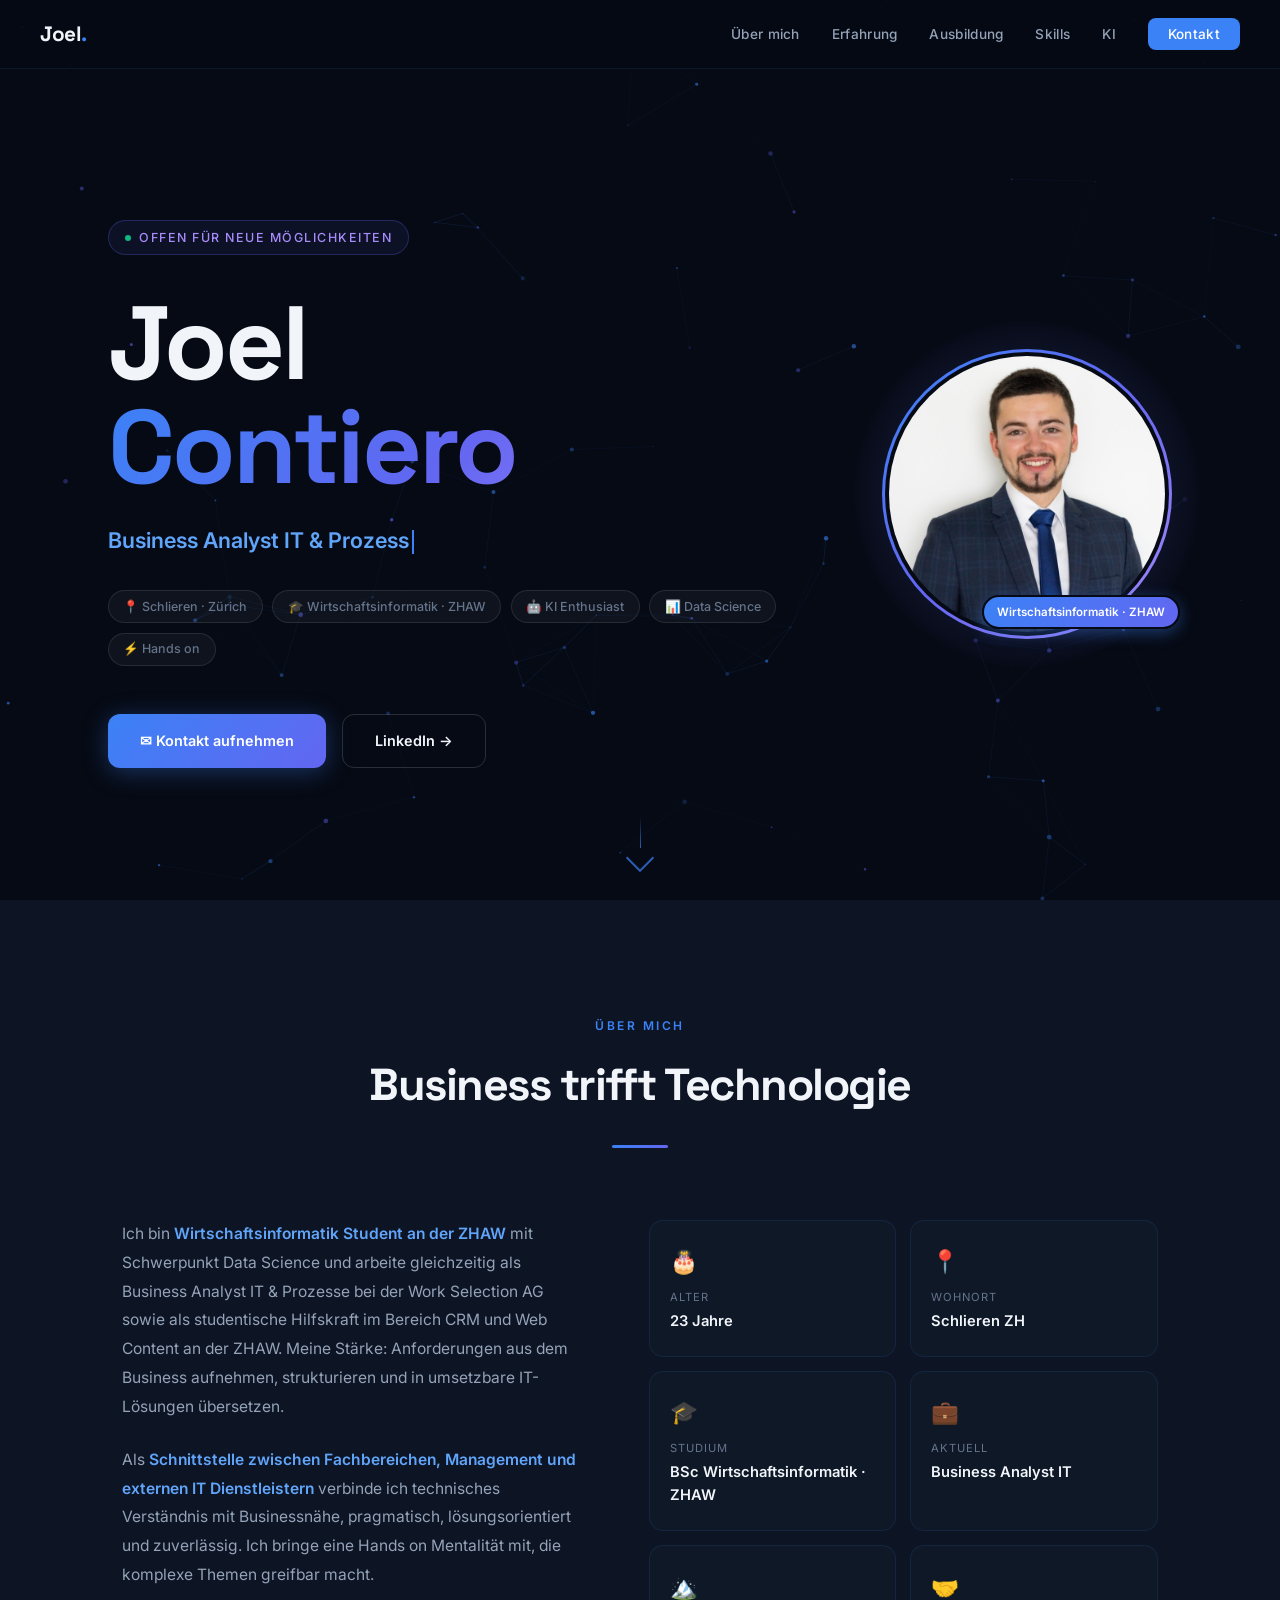
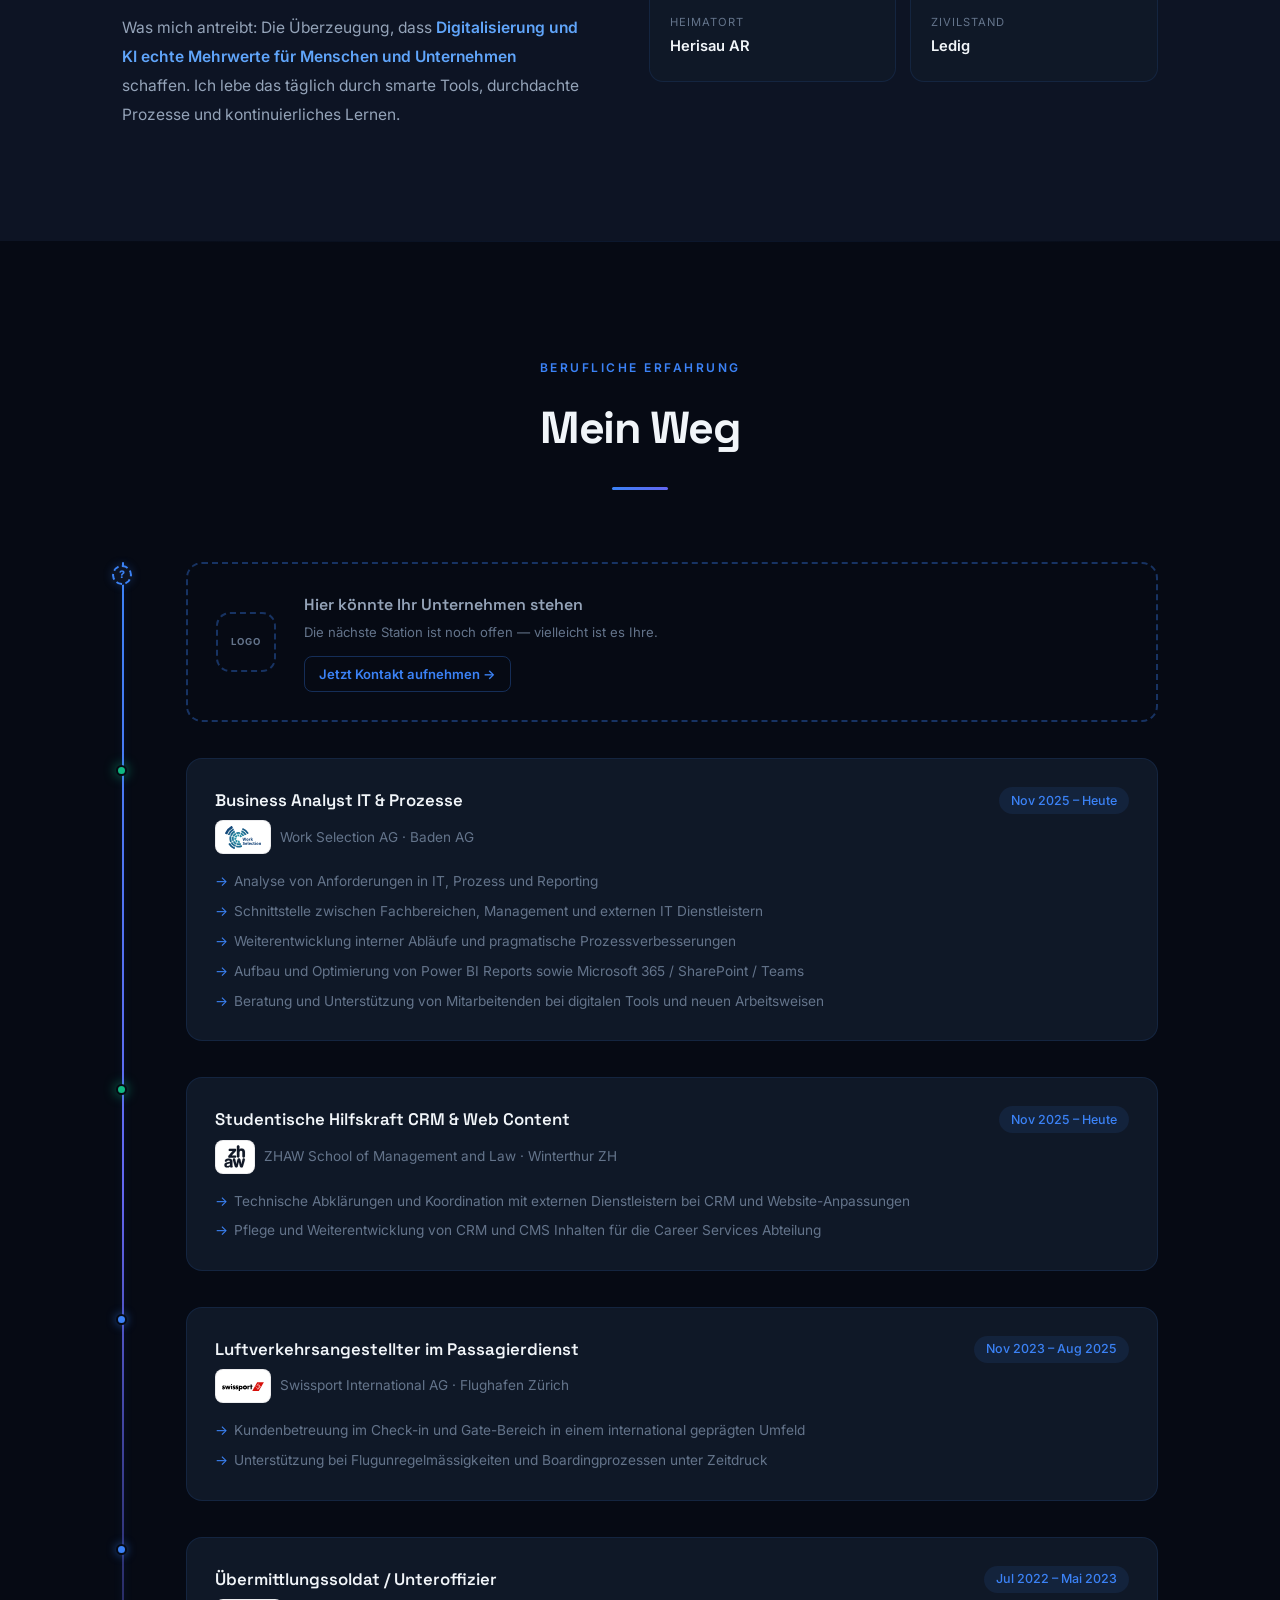
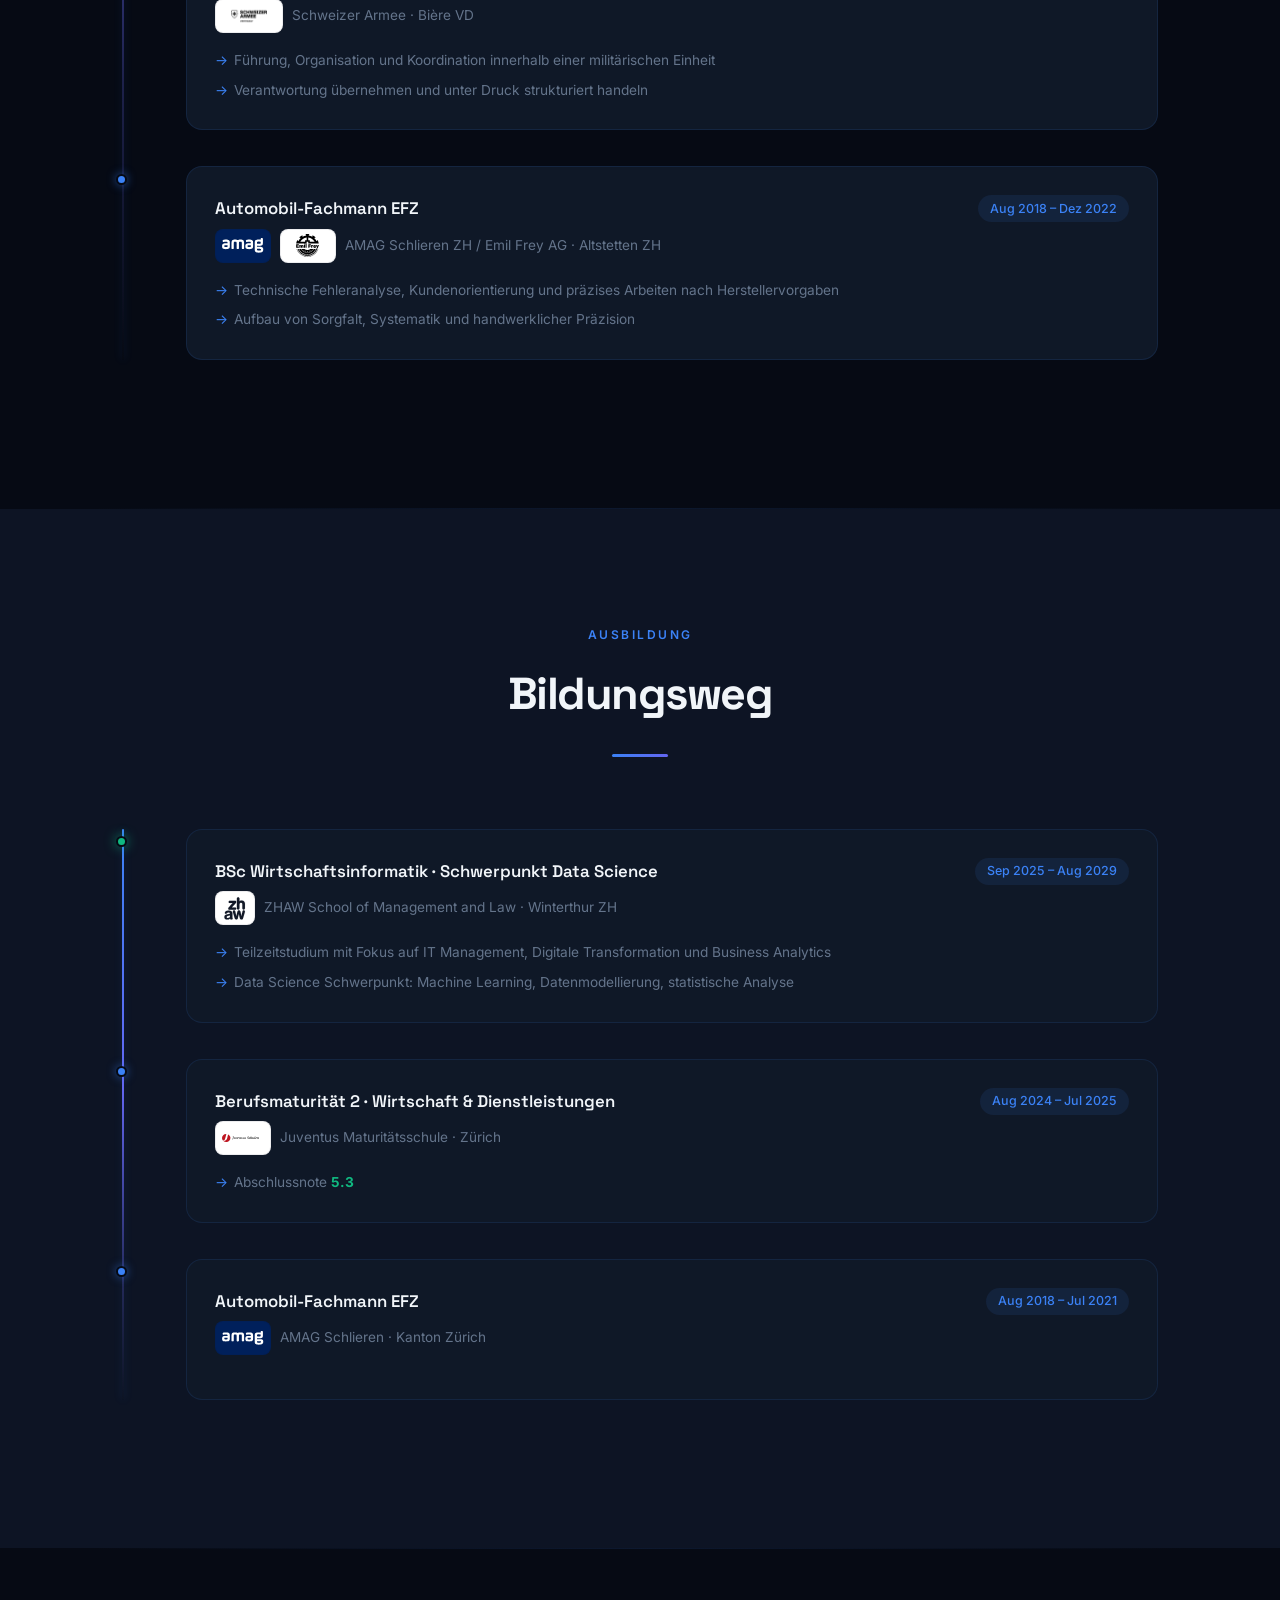
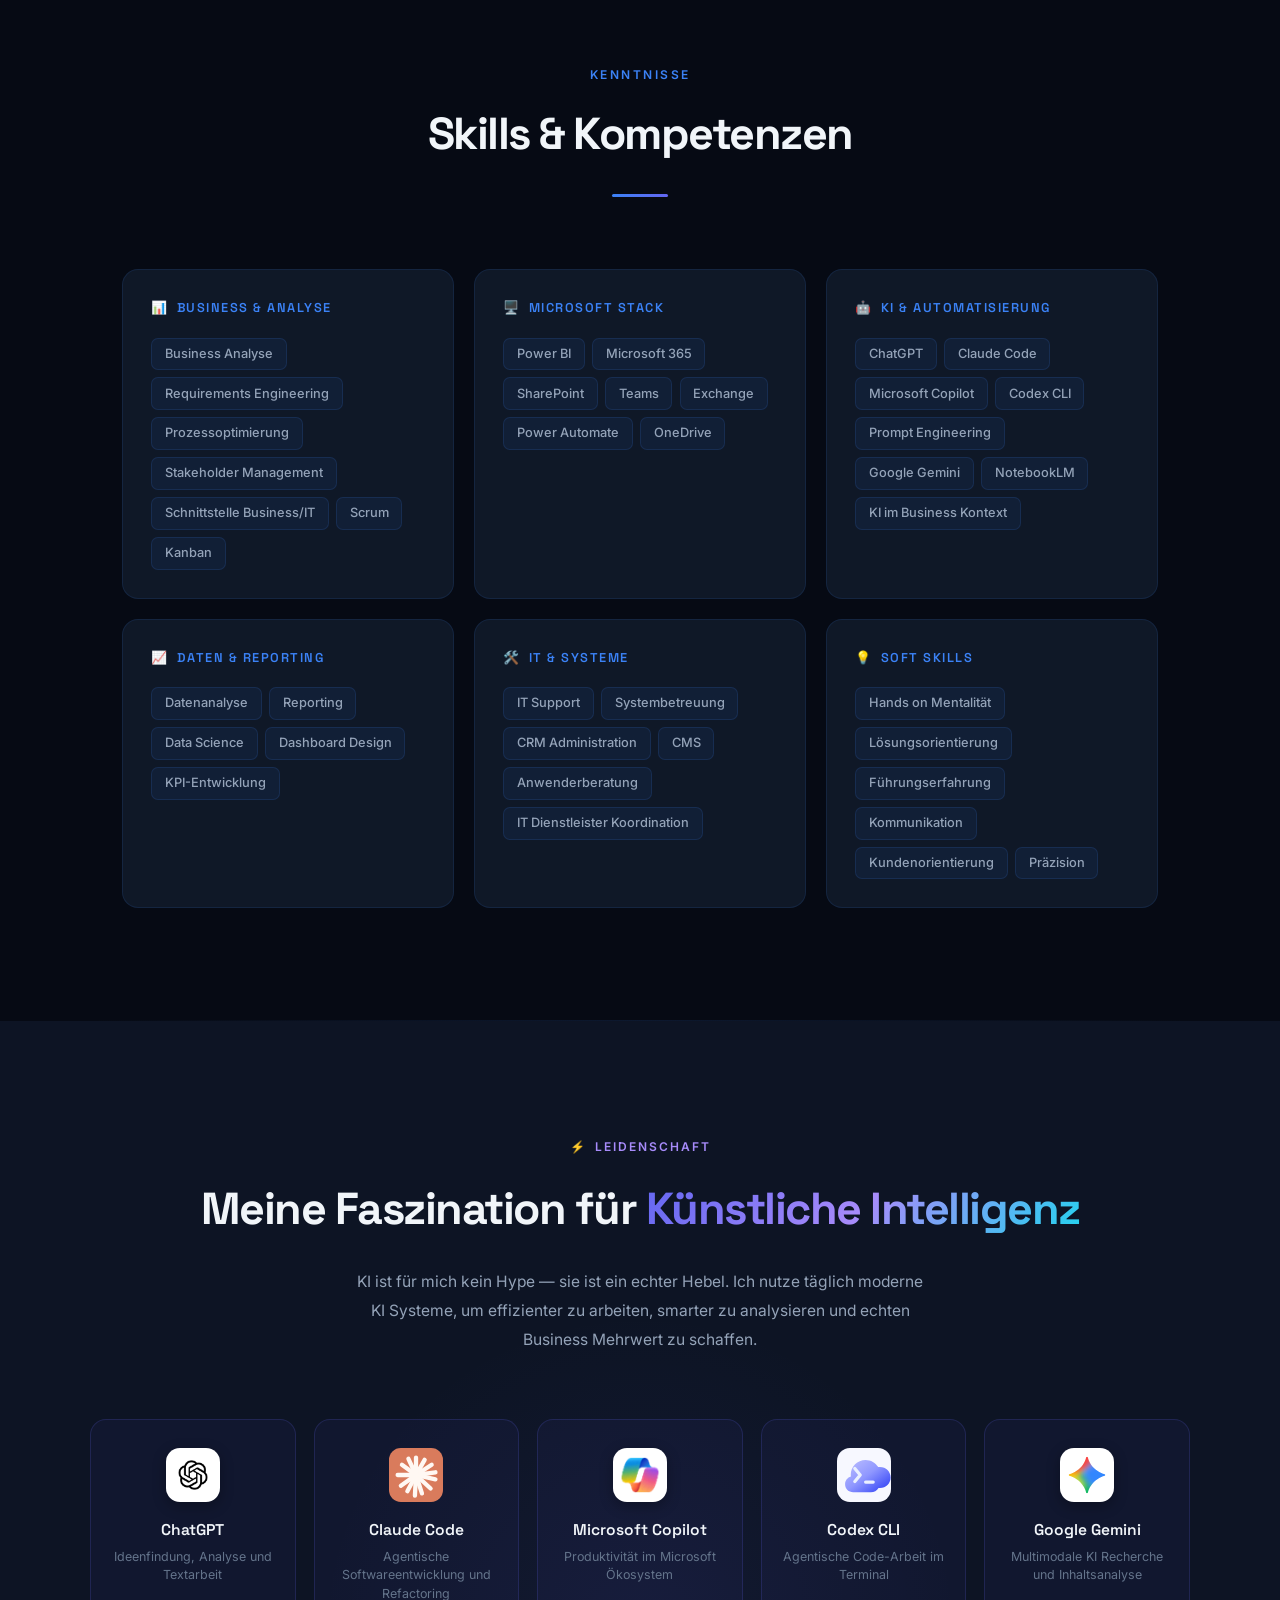
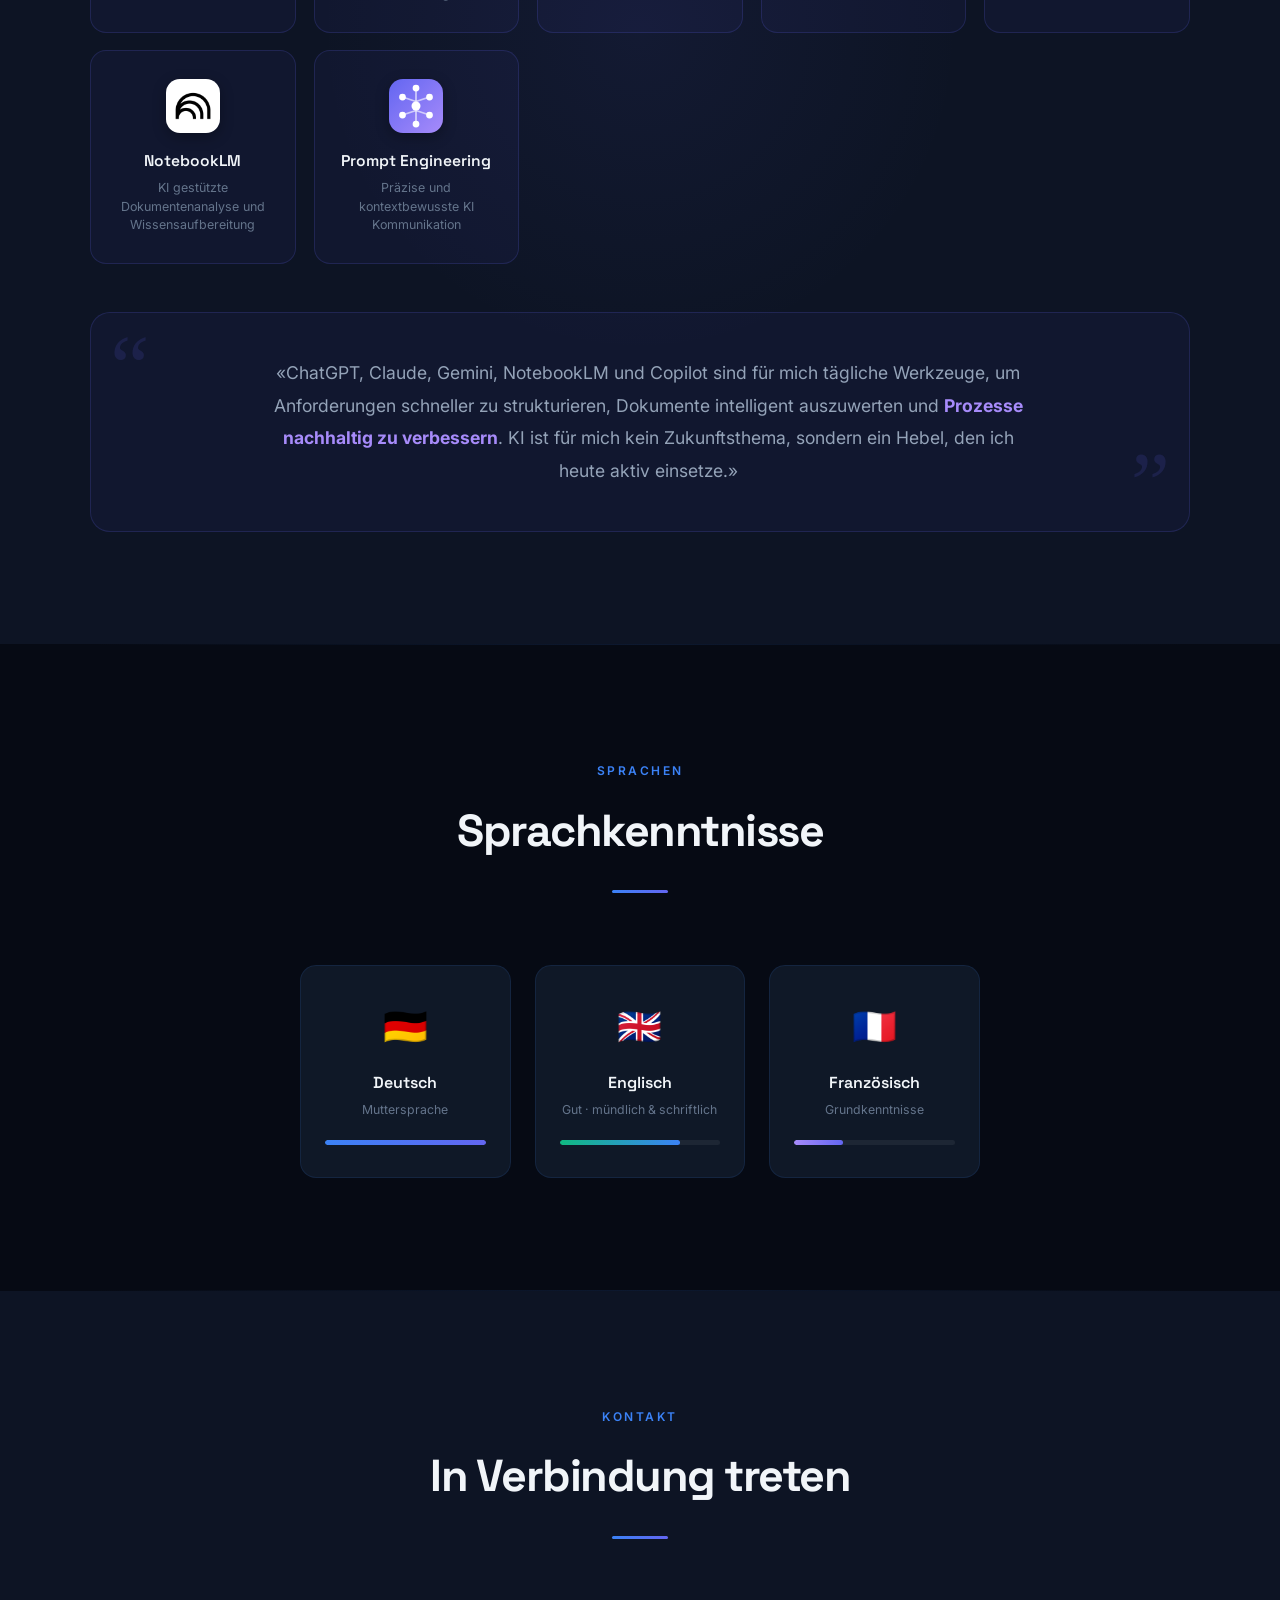
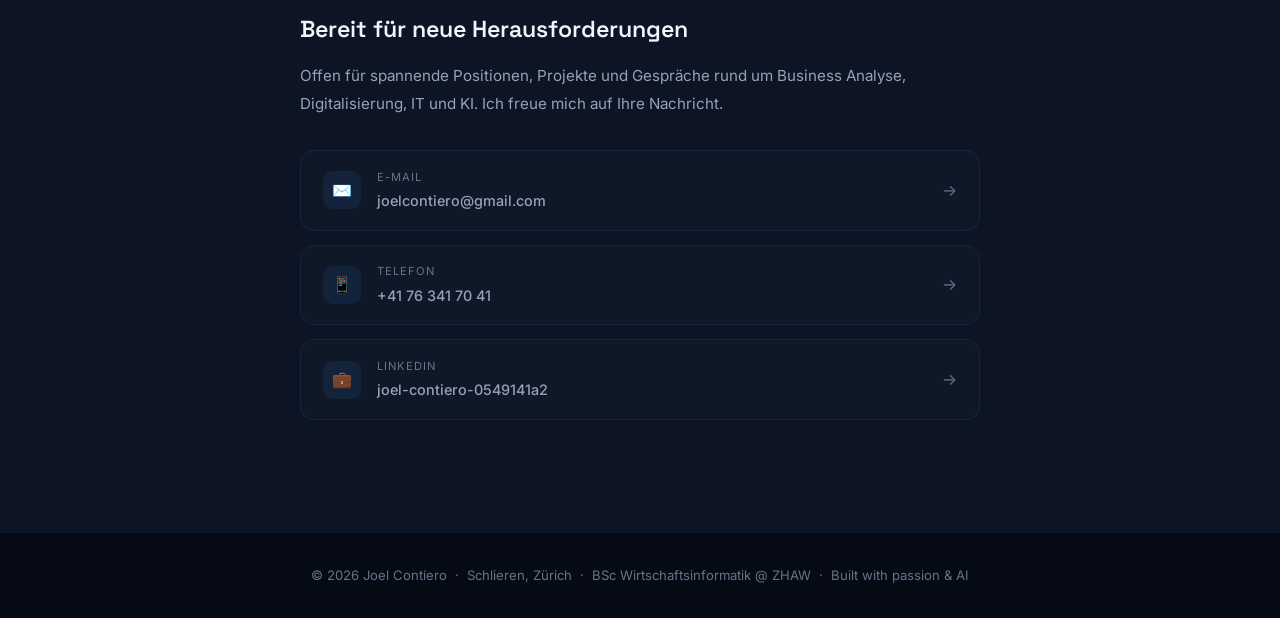
==== commit 69d24b8f: "Add files via upload removed toggle between mobile and desktop" ====
--- a/index.html
+++ b/index.html
@@ -1061,43 +1061,8 @@
         }
 
         /* ========== RESPONSIVE ========== */
-        @media (max-width: 780px) {
-            nav { padding: 1rem 1.25rem; }
-            .nav-links { display: none; }
-            .about-grid { grid-template-columns: 1fr; gap: 2.5rem; }
-            .about-cards { grid-template-columns: 1fr 1fr; }
-            .lang-grid { grid-template-columns: 1fr; max-width: 280px; }
-
-            .hero-content { flex-direction: column; gap: 2.5rem; padding-top: 5rem; }
-            .hero-text { text-align: center; }
-            .hero-photo-wrap { order: -1; }
-            .hero-photo-frame { width: 220px; height: 220px; }
-            .hero-pills { justify-content: center; }
-            .hero-buttons { flex-direction: column; align-items: center; }
-            .ai-tools { grid-template-columns: 1fr 1fr; }
-            .ai-quote { padding: 2rem 1.5rem; }
-        }
-
-        /* ========== MOBILE VIEW TOGGLE ========== */
-        .view-switch-btn {
-            display: none; /* shown only on mobile via media query */
-            align-items: center;
-            gap: 0.35rem;
-            background: rgba(59,130,246,0.15);
-            border: 1px solid rgba(59,130,246,0.35);
-            color: var(--blue-light);
-            border-radius: 8px;
-            padding: 0.38rem 0.8rem;
-            font-size: 0.72rem;
-            font-weight: 600;
-            cursor: pointer;
-            white-space: nowrap;
-            text-decoration: none;
-            font-family: 'Inter', sans-serif;
-            transition: all 0.2s;
-            flex-shrink: 0;
-        }
-        .view-switch-btn:hover { background: rgba(59,130,246,0.28); border-color: var(--blue); }
+
+
 
         /* ========== HAMBURGER ========== */
         .hamburger {
@@ -1156,20 +1121,10 @@
             border-radius: 12px;
             margin-top: 0.25rem;
         }
-        .mobile-menu .menu-switch {
-            font-size: 0.85rem;
-            font-family: 'Inter', sans-serif;
-            color: var(--text-muted) !important;
-            border: 1px solid rgba(255,255,255,0.1);
-            font-weight: 500;
-            margin-top: 0.5rem;
-        }
-        .mobile-menu .menu-switch:hover { border-color: rgba(255,255,255,0.25) !important; color: var(--text-secondary) !important; background: none !important; }
 
         /* ========== ENHANCED RESPONSIVE STYLES ========== */
         @media (max-width: 780px) {
             .hamburger { display: flex; }
-            .view-switch-btn { display: flex; }
             .nav-links { display: none !important; }
             nav { padding: 0.85rem 1.25rem; gap: 0.75rem; }
 
@@ -1200,8 +1155,8 @@
 
             /* Timeline */
             .timeline { padding-left: 1.5rem; }
-            .tl-dot { left: -2.1rem; }
-            .tl-dot-cta { left: -2.45rem !important; top: 0.18rem !important; }
+            .tl-dot { left: -1.84rem; }
+            .tl-dot-cta { left: -2.13rem !important; top: 0.18rem !important; }
             .tl-card { padding: 1.25rem 1rem; }
             .tl-head { flex-direction: column; gap: 0.3rem; align-items: flex-start; }
             .tl-open-inner { flex-direction: column; gap: 0.75rem; }
@@ -1235,9 +1190,6 @@
             .ai-tools { grid-template-columns: 1fr; }
         }
 
-        @media (max-width: 780px) {
-            .view-switch-btn { display: flex; }
-        }
     </style>
 </head>
 <body>
@@ -1251,14 +1203,10 @@
     <a href="#skills" onclick="closeMobileMenu()">Skills</a>
     <a href="#ai" onclick="closeMobileMenu()">KI</a>
     <a href="#contact" class="menu-cta" onclick="closeMobileMenu()">Kontakt</a>
-    <a href="index-mobile.html" class="menu-switch">📱 Mobile-Ansicht</a>
 </div>
 
 <nav id="navbar">
     <div class="nav-logo">Joel<span>.</span></div>
-    <a href="index-mobile.html" class="view-switch-btn" title="Mobile Ansicht öffnen">
-        📱 Mobile
-    </a>
     <button class="hamburger" id="hamburger" aria-label="Menü öffnen" onclick="toggleMobileMenu()">
         <span></span><span></span><span></span>
     </button>
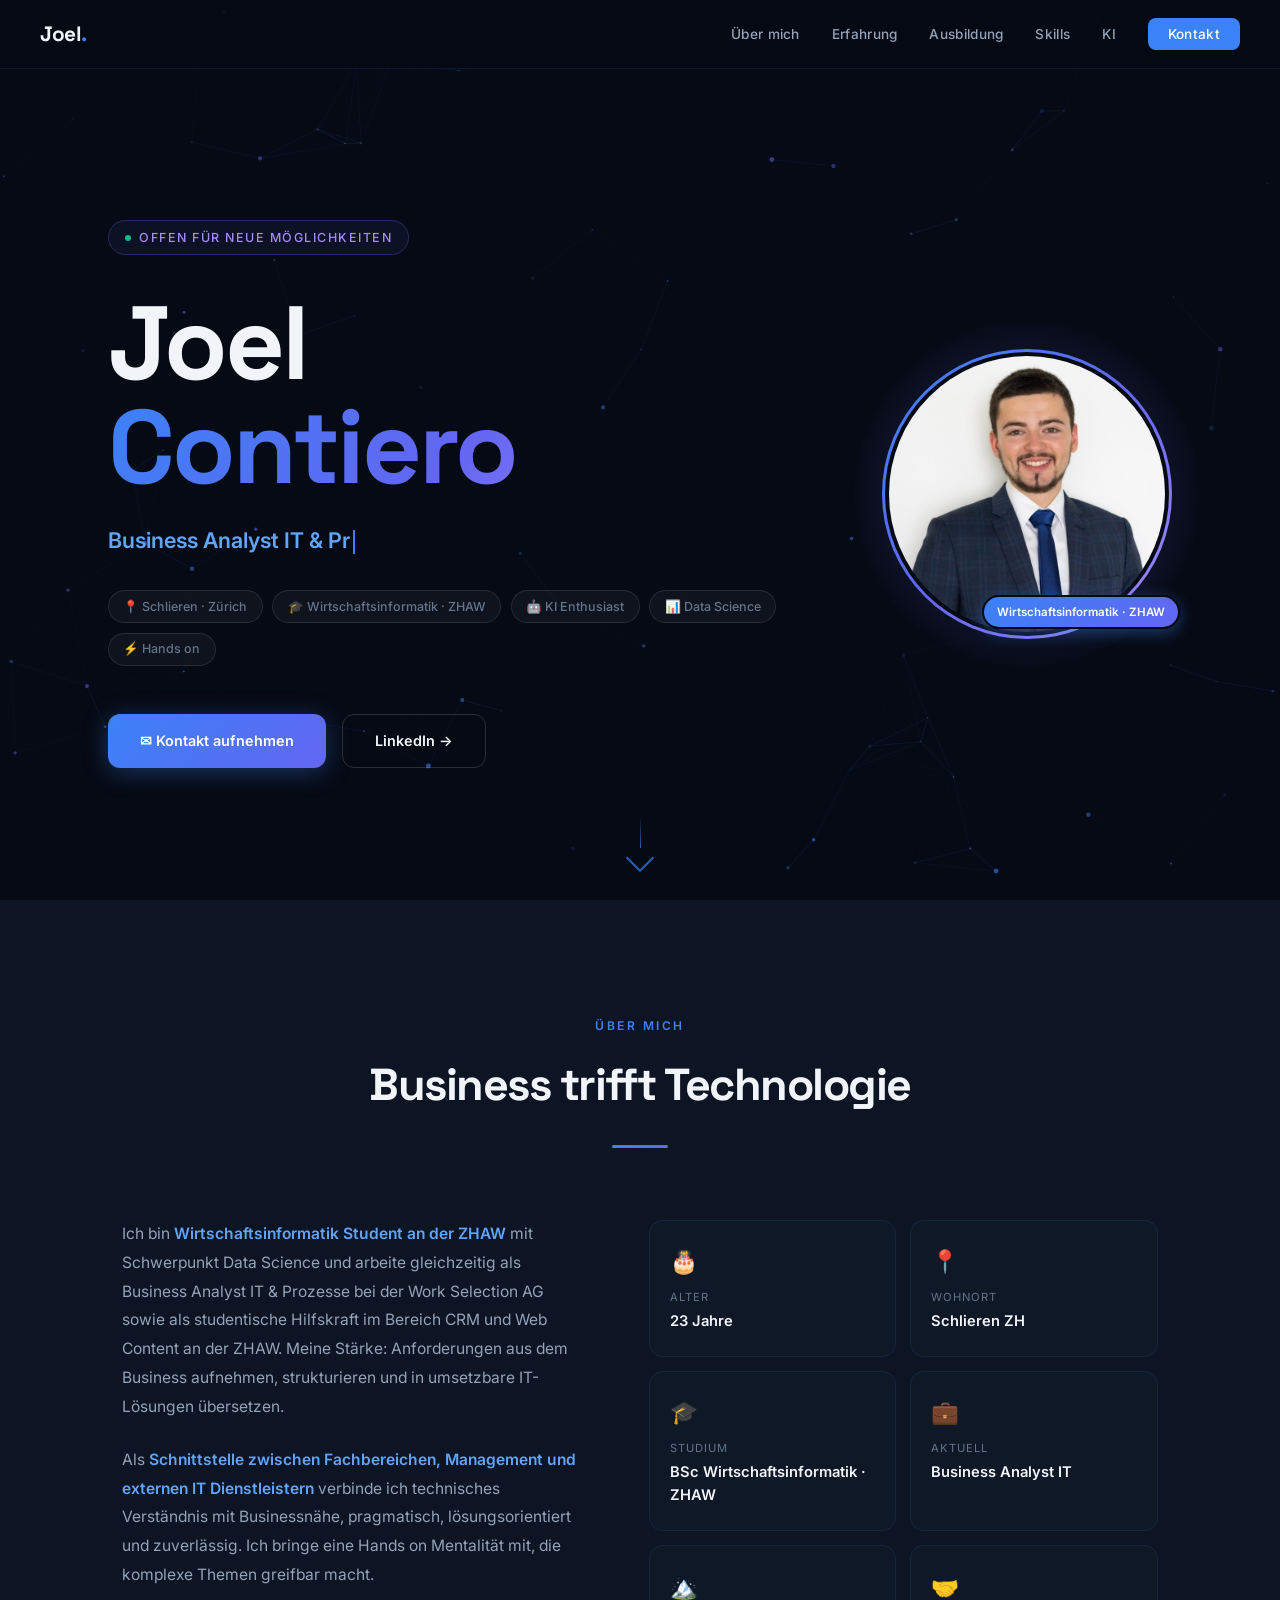
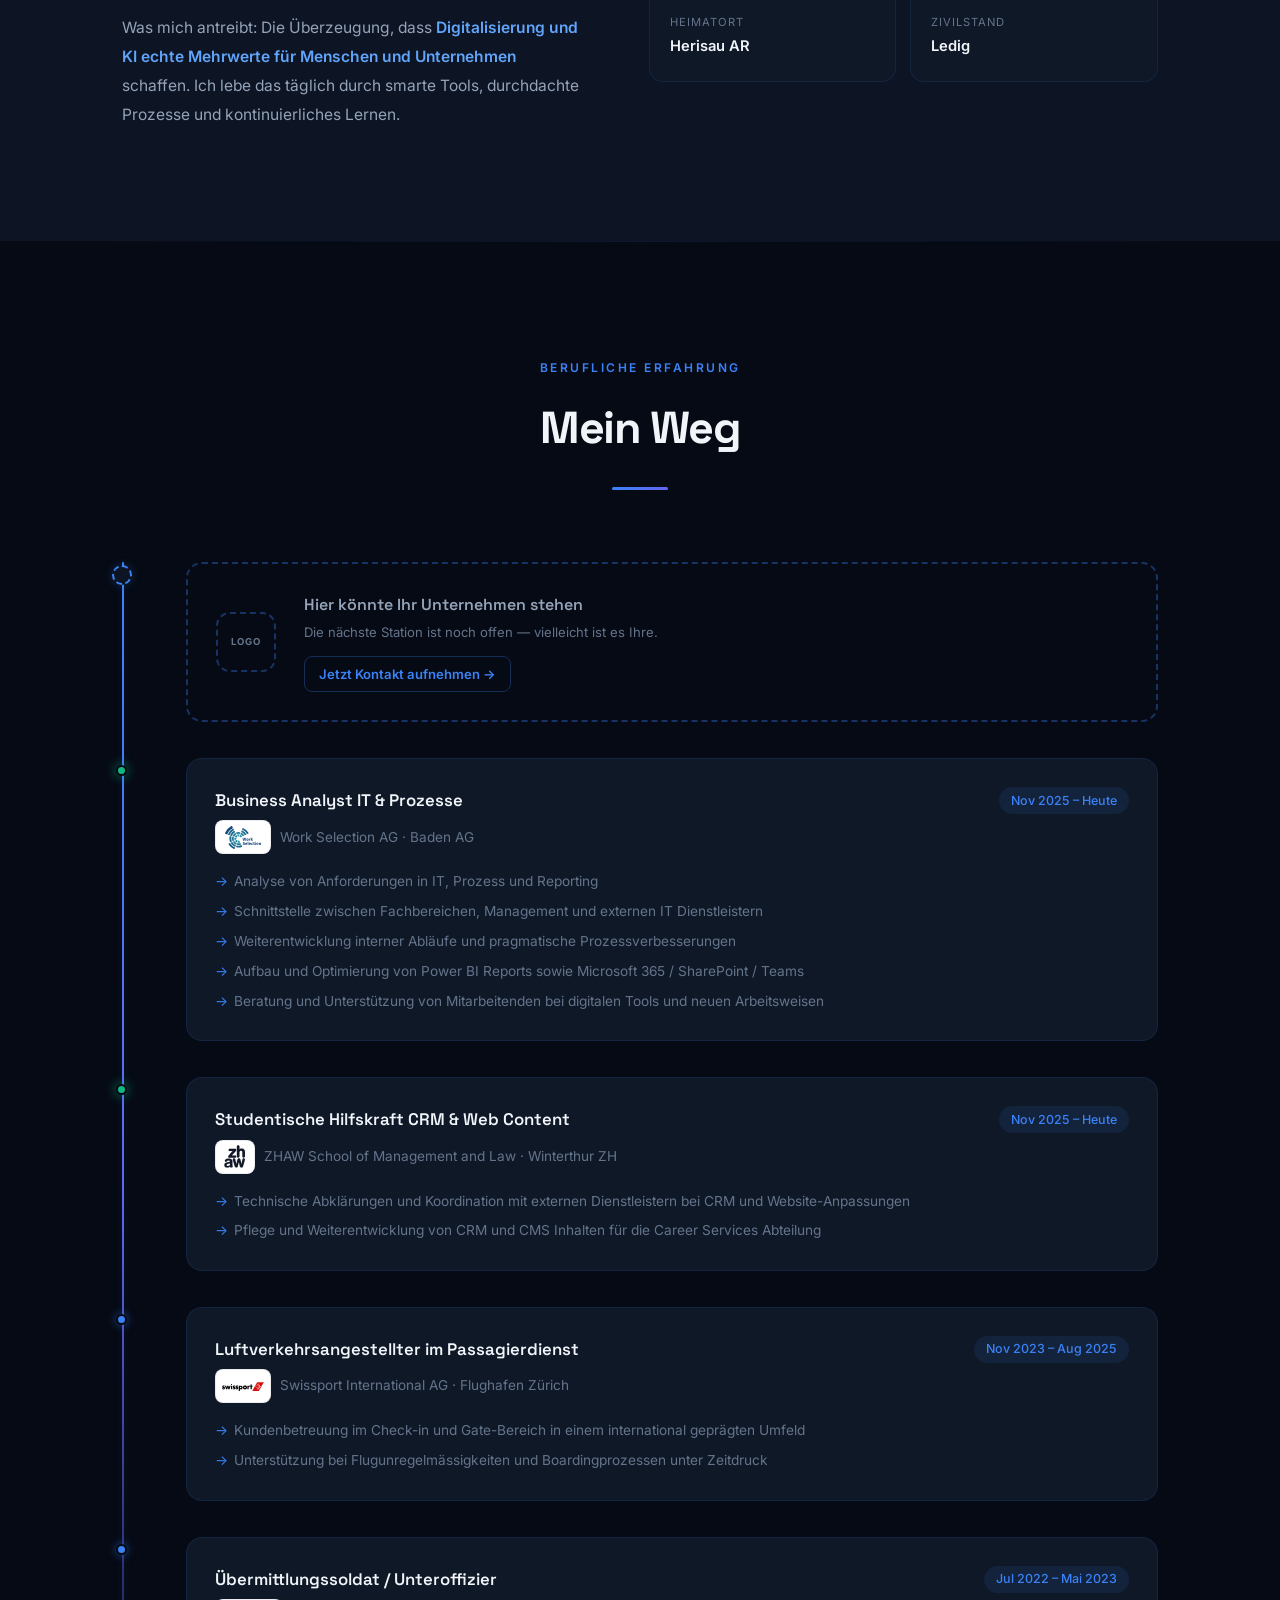
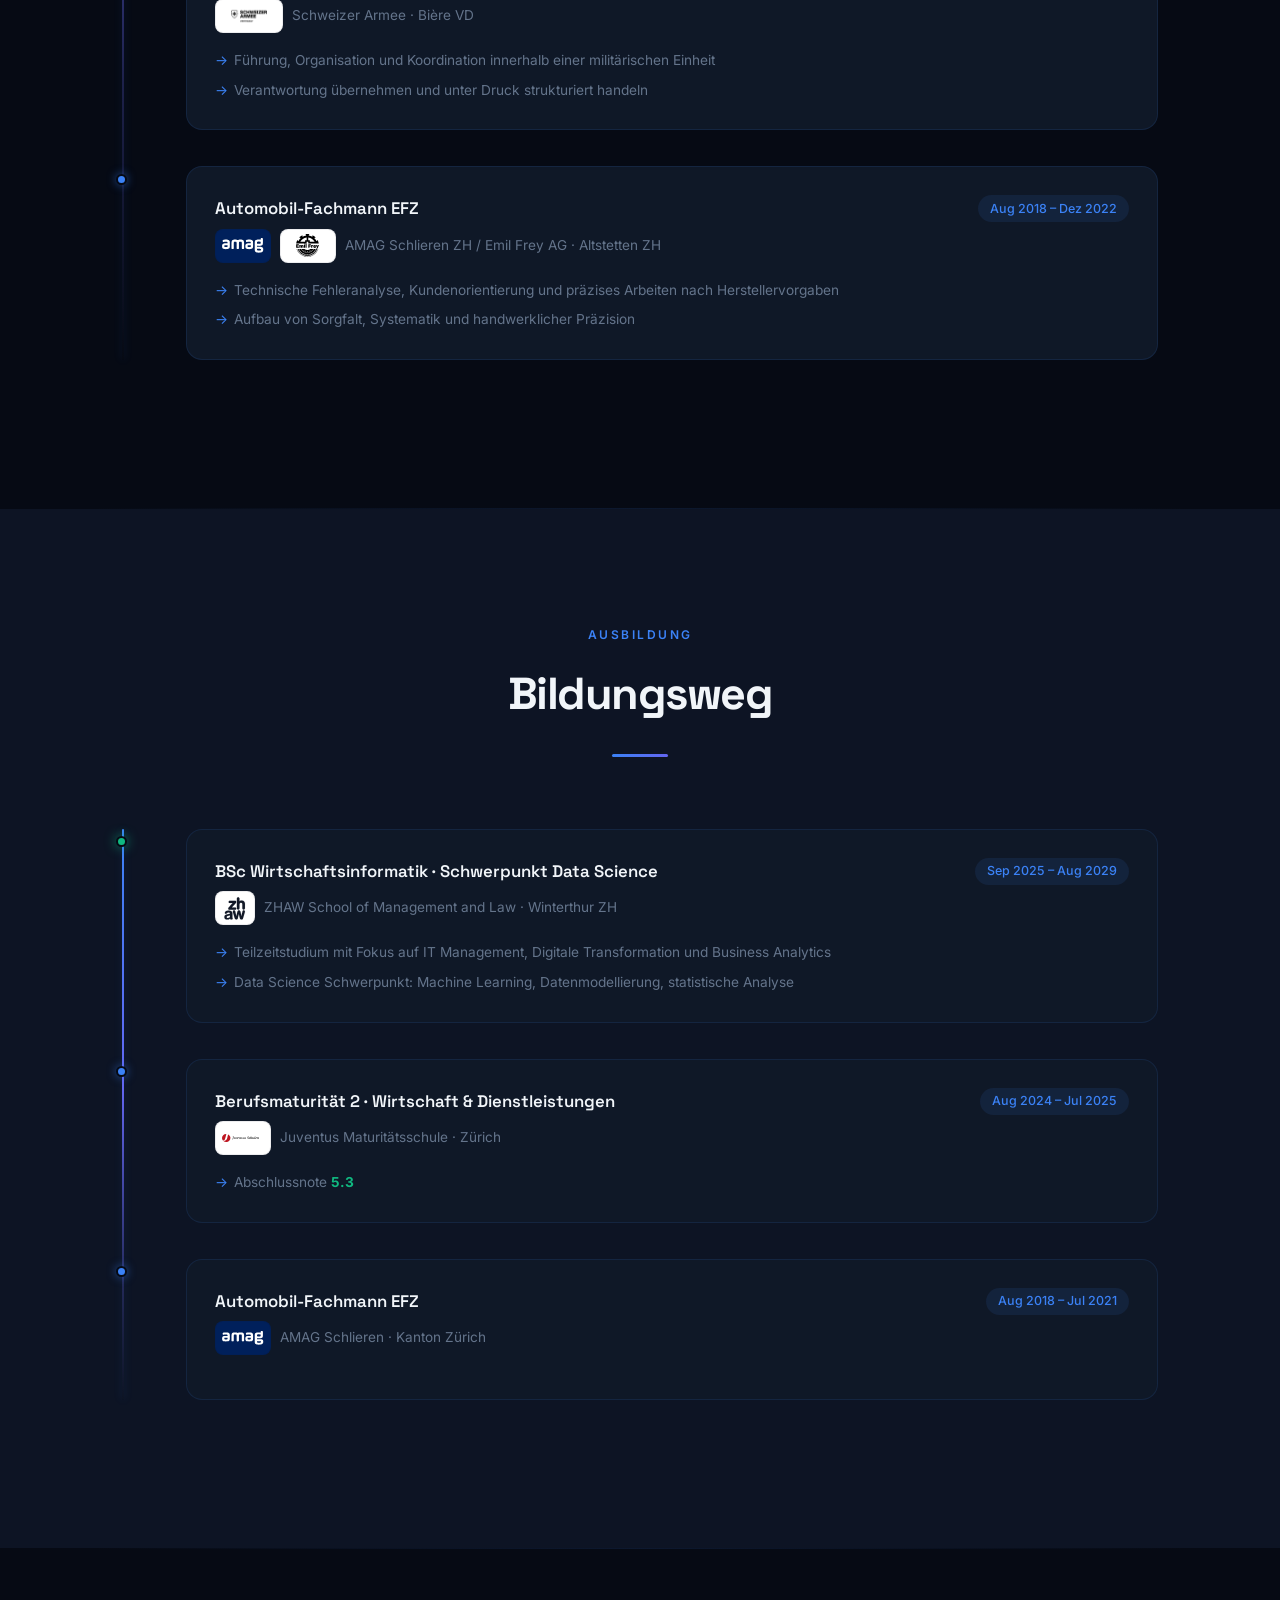
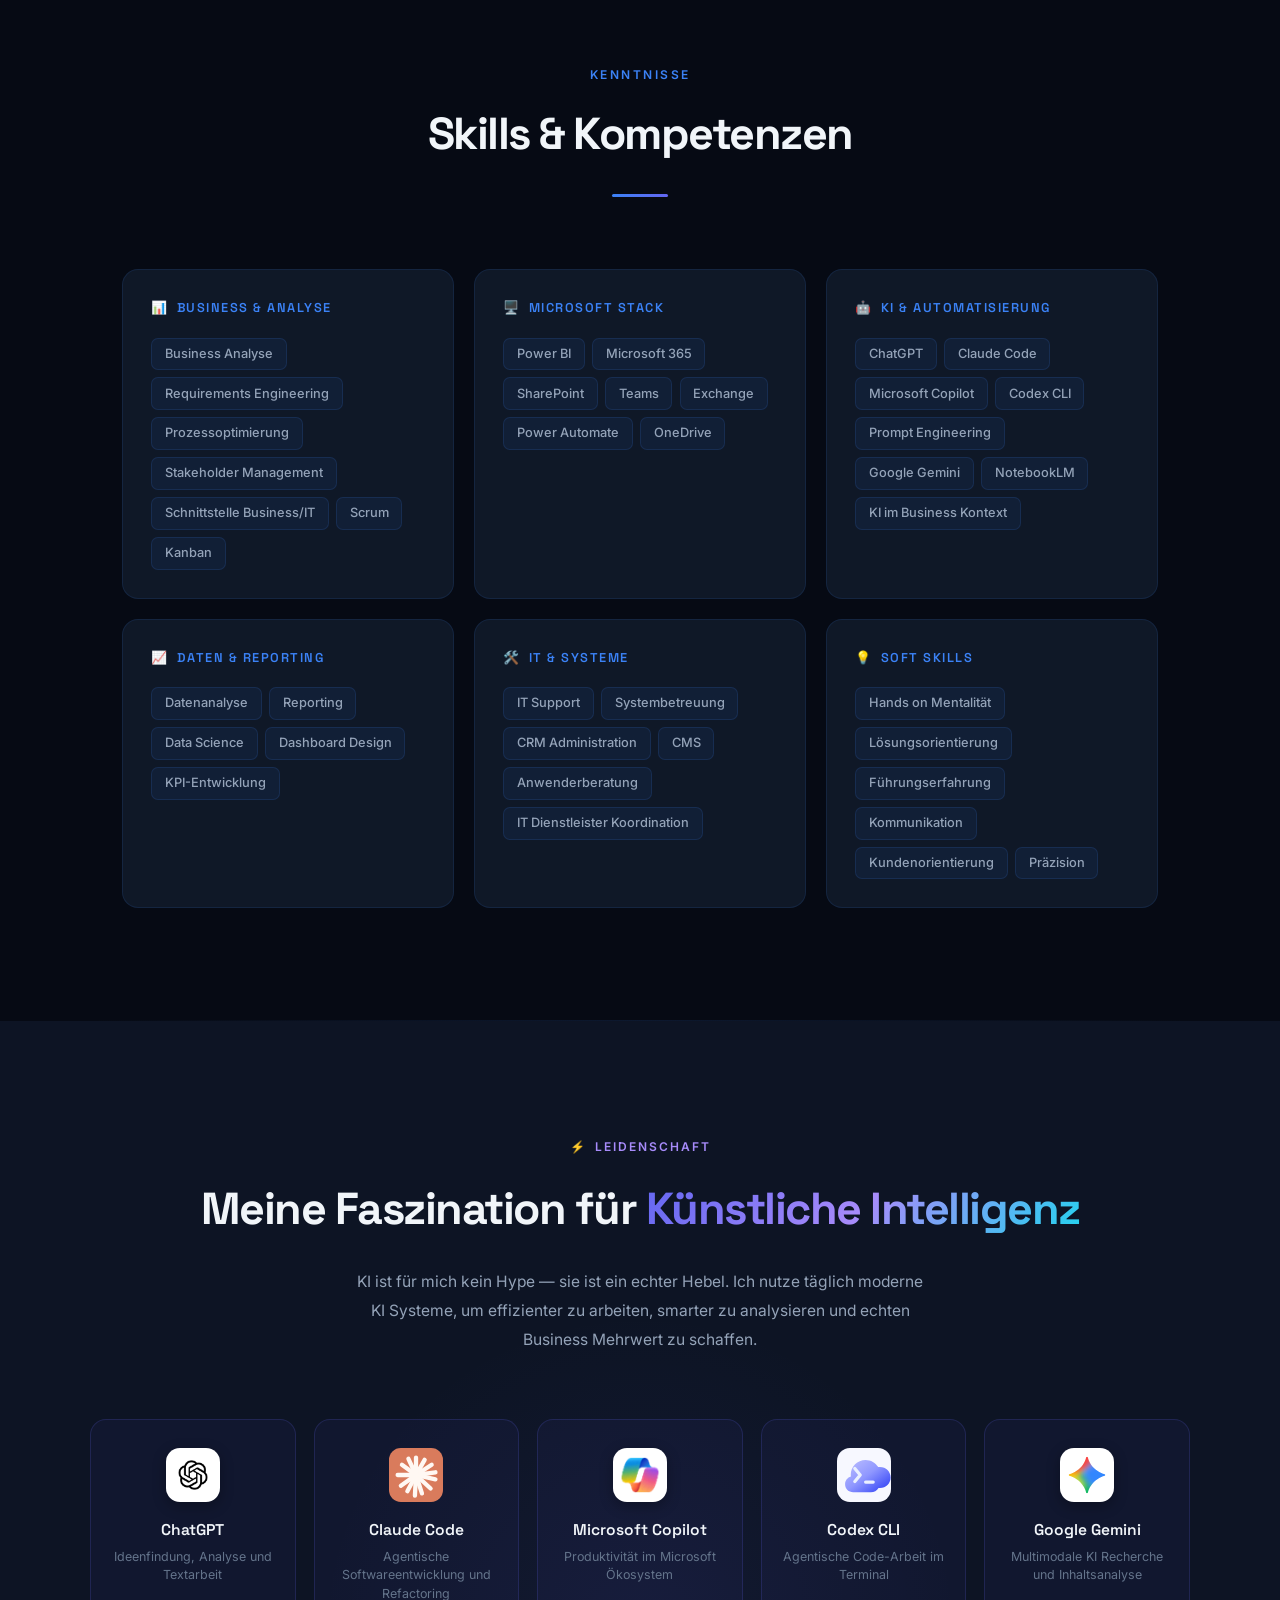
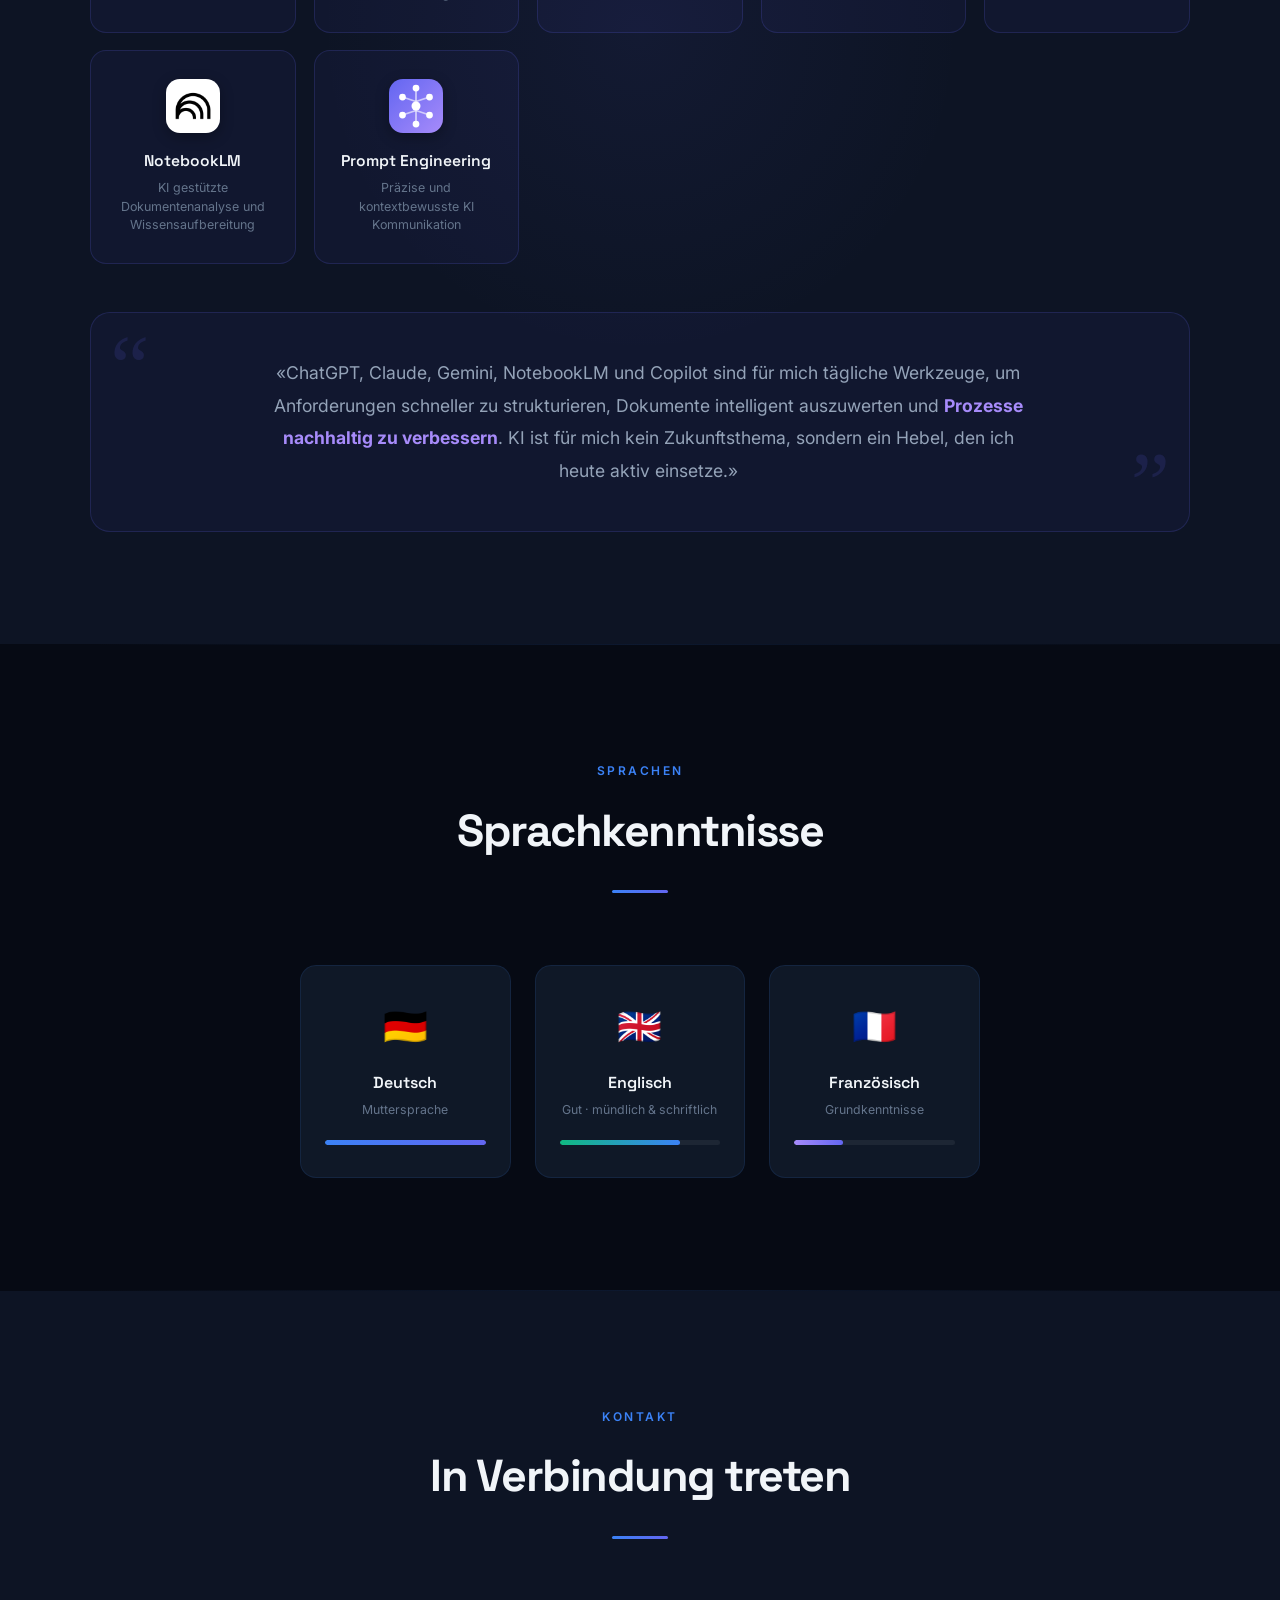
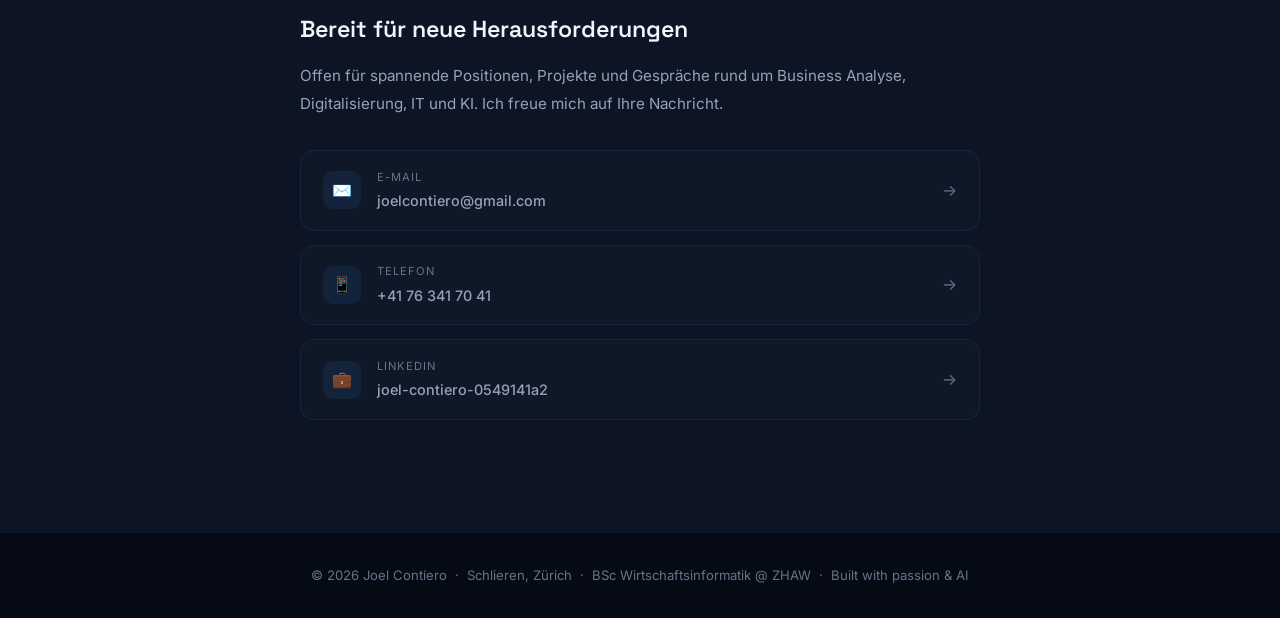
==== commit abac8f82: "Add files via upload added an X to the menu" ====
--- a/index.html
+++ b/index.html
@@ -1064,6 +1064,30 @@
 
 
 
+
+        .mobile-menu-close {
+            position: absolute;
+            top: 1.25rem;
+            right: 1.25rem;
+            background: rgba(255,255,255,0.07);
+            border: 1px solid rgba(255,255,255,0.12);
+            color: var(--text-secondary);
+            width: 40px; height: 40px;
+            border-radius: 50%;
+            display: flex;
+            align-items: center;
+            justify-content: center;
+            cursor: pointer;
+            font-size: 1.1rem;
+            transition: all 0.2s;
+            flex-shrink: 0;
+            line-height: 1;
+        }
+        .mobile-menu-close:hover {
+            background: rgba(255,255,255,0.14);
+            color: var(--text-primary);
+            border-color: rgba(255,255,255,0.25);
+        }
         /* ========== HAMBURGER ========== */
         .hamburger {
             display: none;
@@ -1197,6 +1221,7 @@
 <!-- ========== NAVBAR ========== -->
 <!-- Mobile Menu Overlay -->
 <div class="mobile-menu" id="mobileMenu">
+    <button class="mobile-menu-close" onclick="closeMobileMenu()" aria-label="Menü schließen">✕</button>
     <a href="#about" onclick="closeMobileMenu()">Über mich</a>
     <a href="#experience" onclick="closeMobileMenu()">Erfahrung</a>
     <a href="#education" onclick="closeMobileMenu()">Ausbildung</a>
@@ -1348,7 +1373,7 @@
 
         <div class="timeline">
             <div class="tl-item tl-item-cta">
-                <div class="tl-dot tl-dot-cta">?</div>
+                <div class="tl-dot tl-dot-cta"></div>
                 <div class="tl-card tl-card-open">
                     <div class="tl-open-inner">
                         <div class="tl-open-logo">
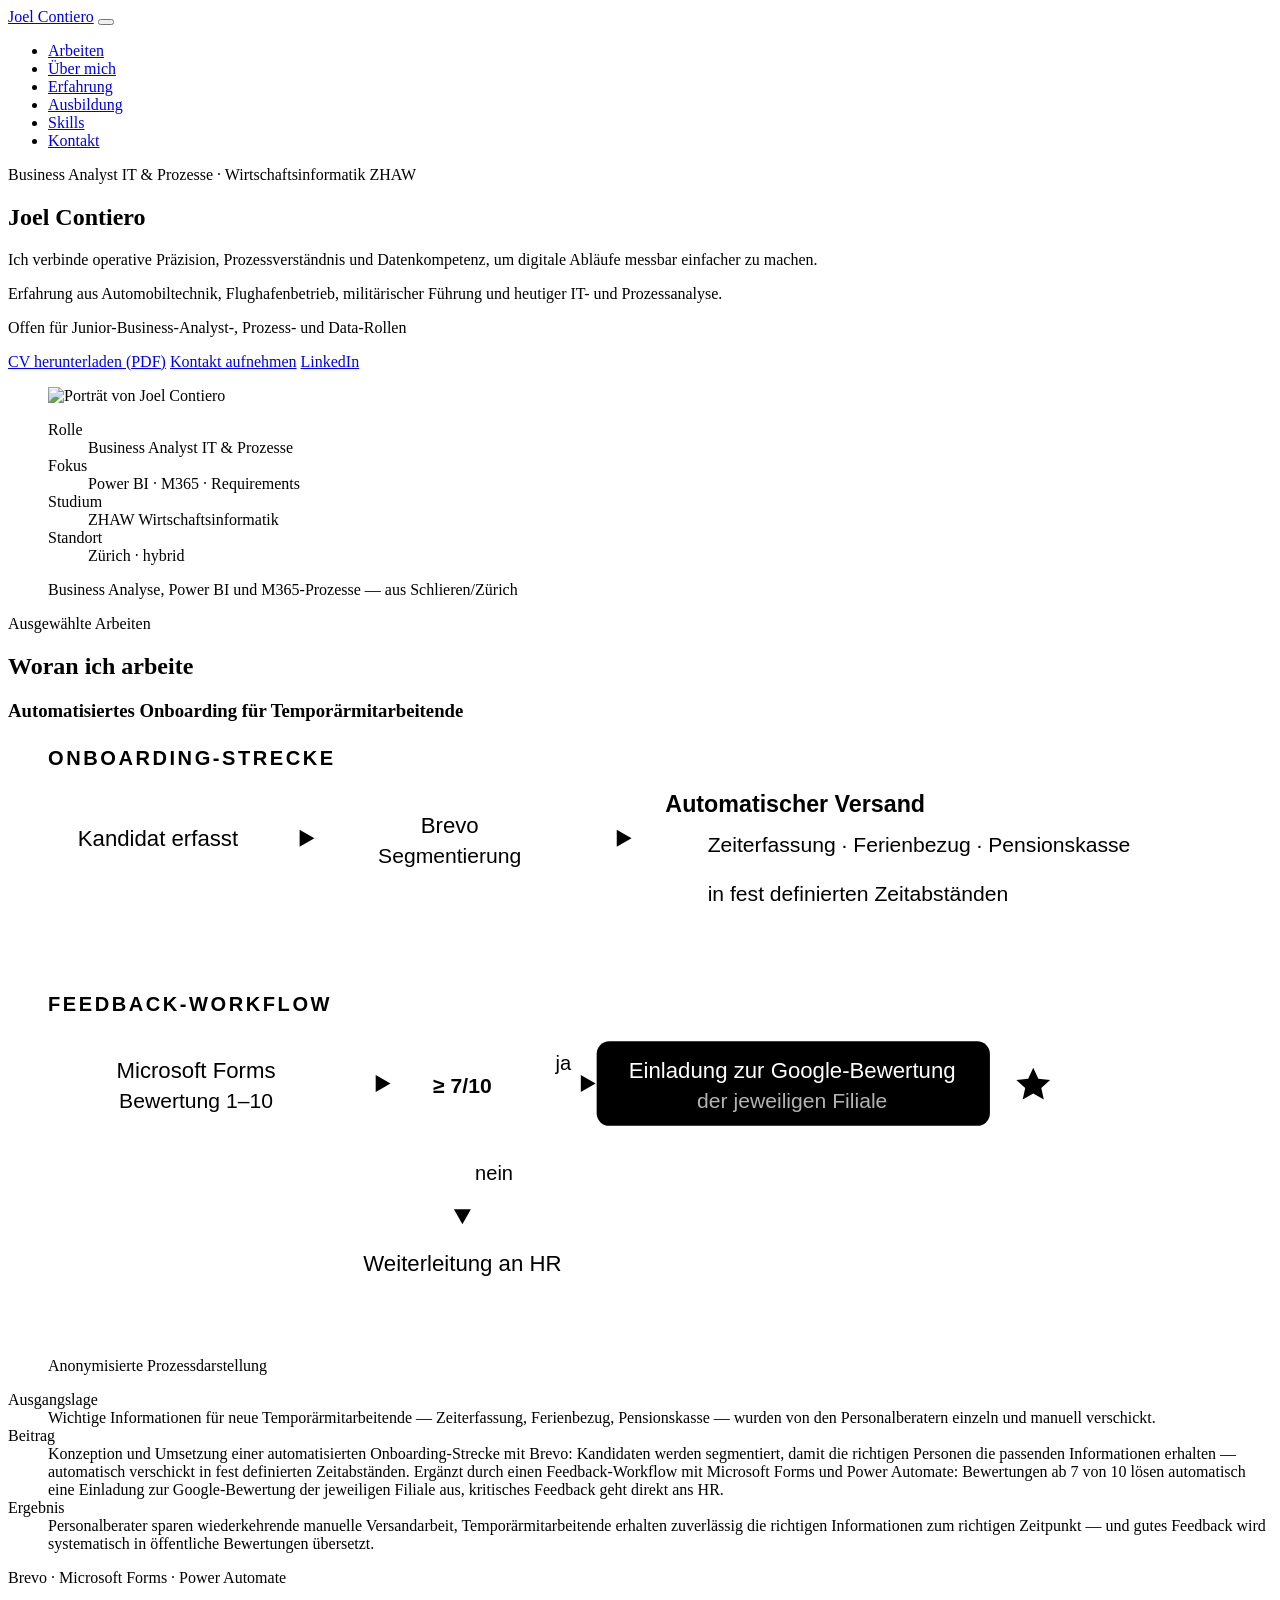
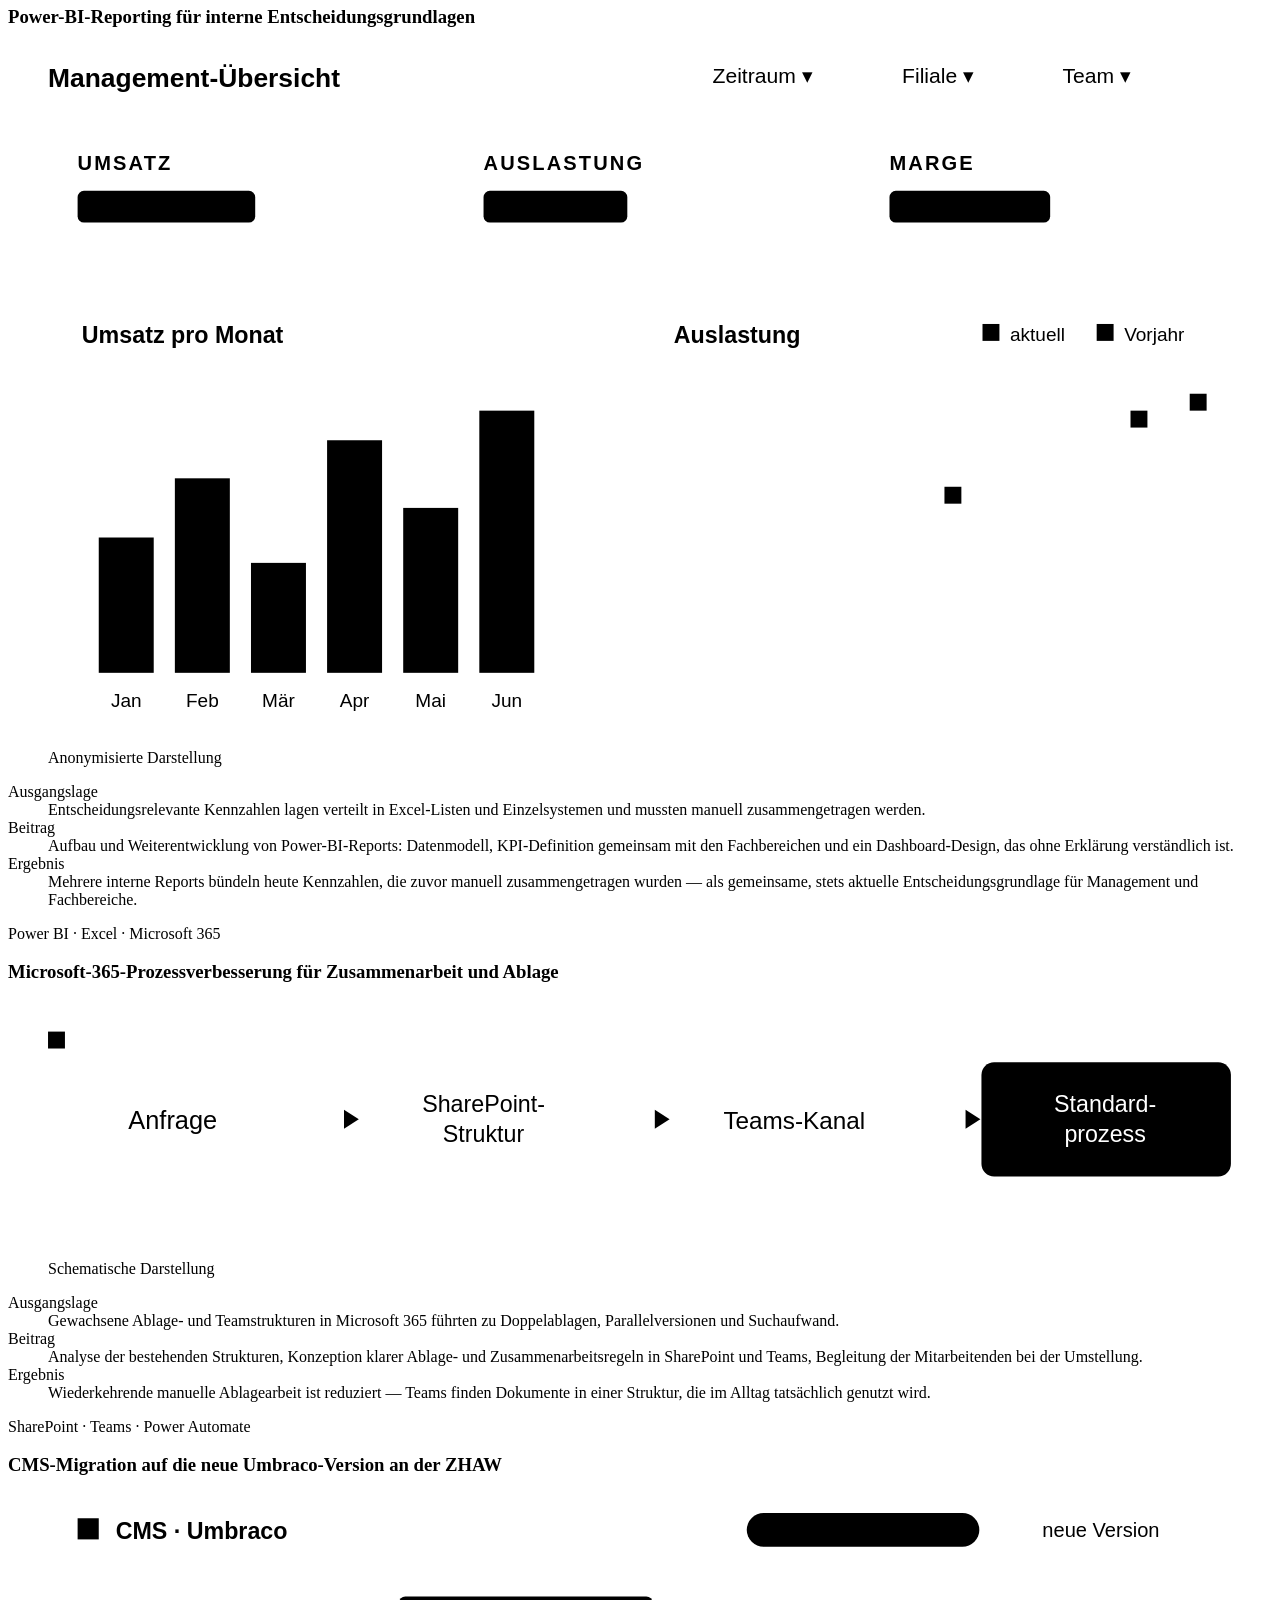
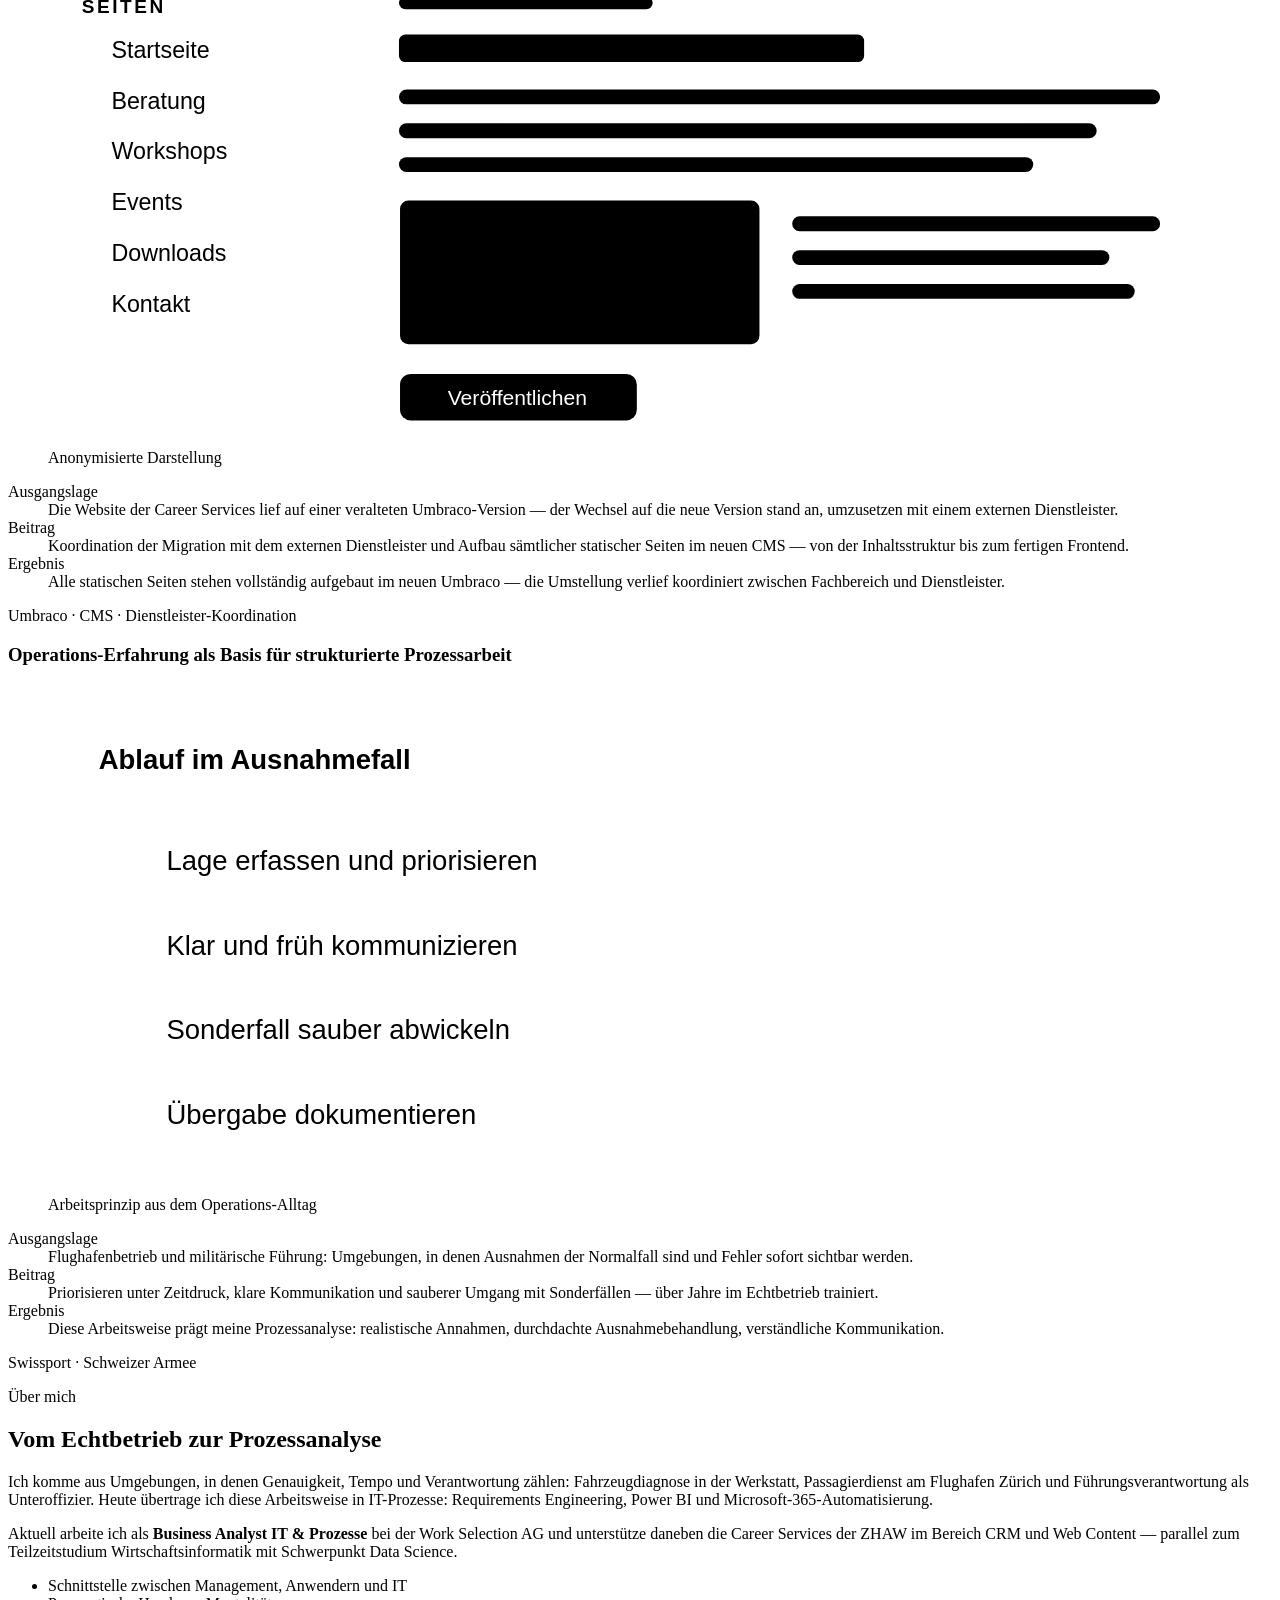
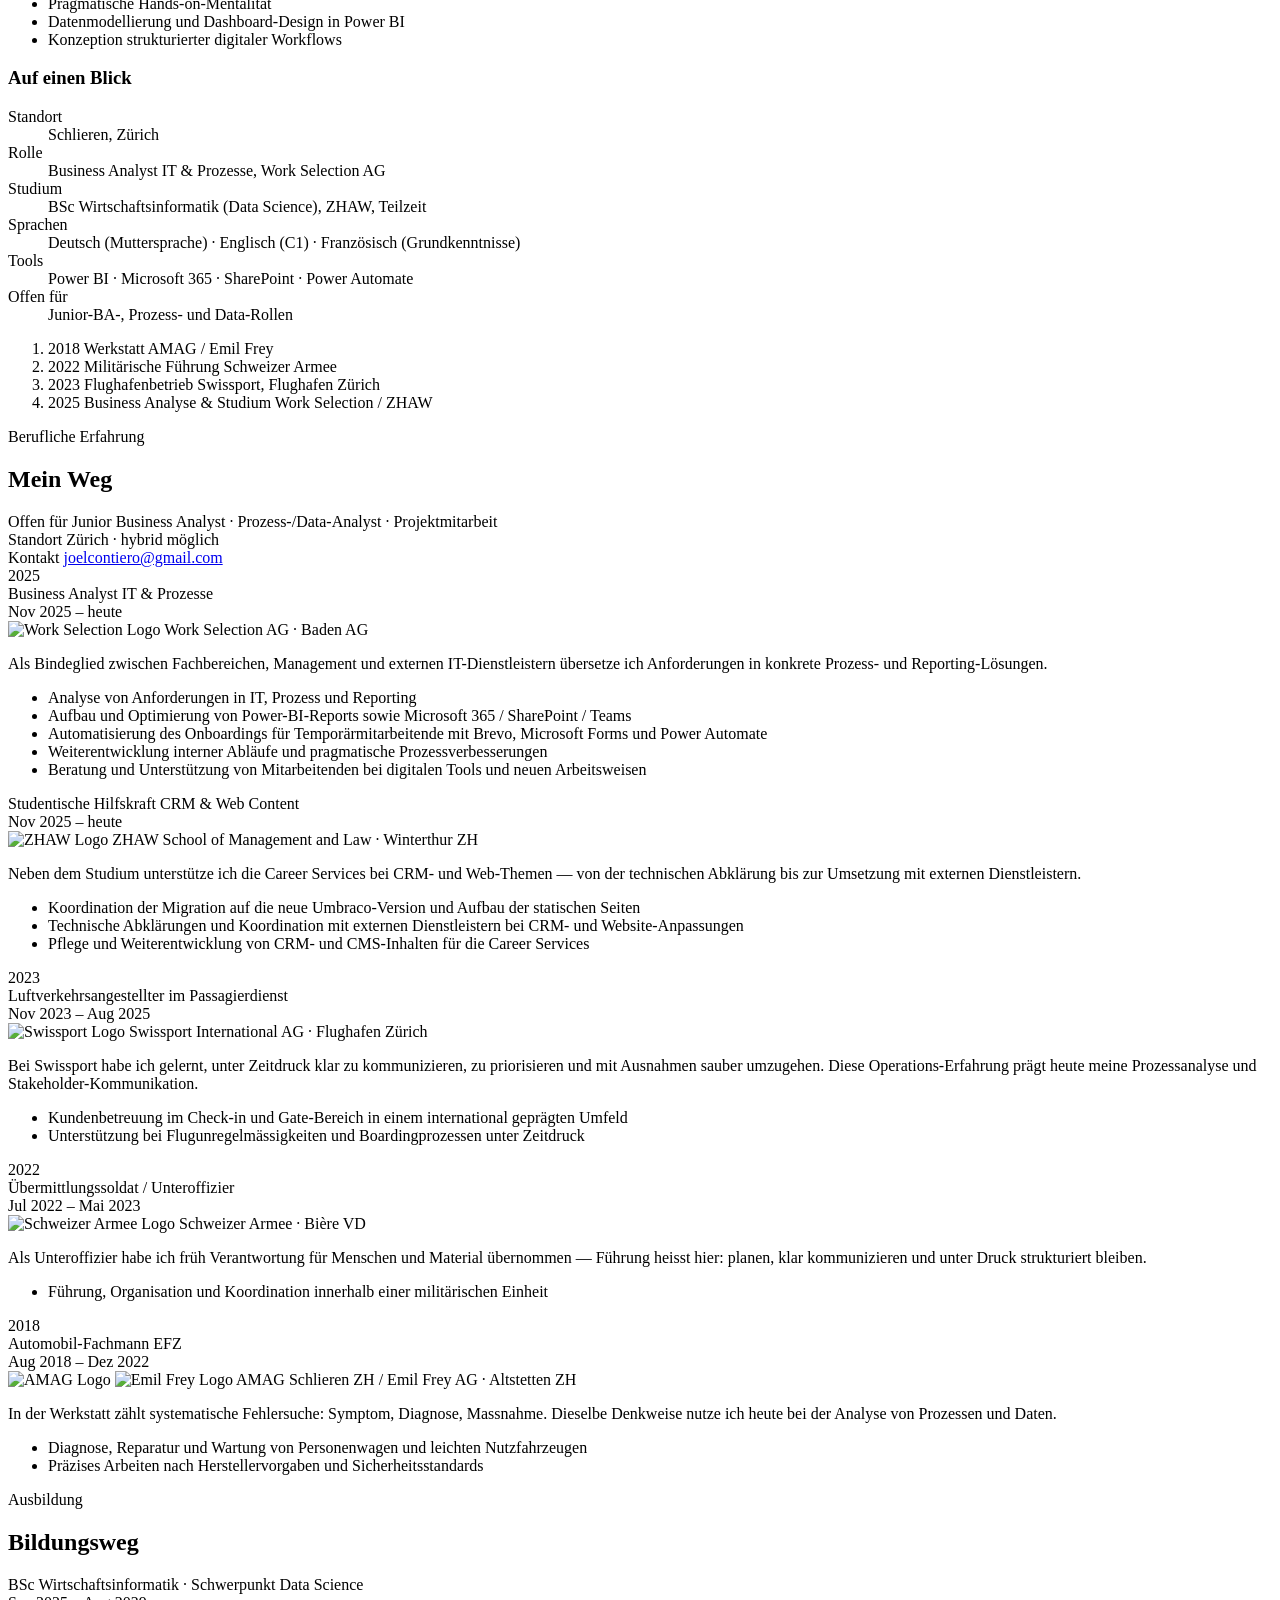
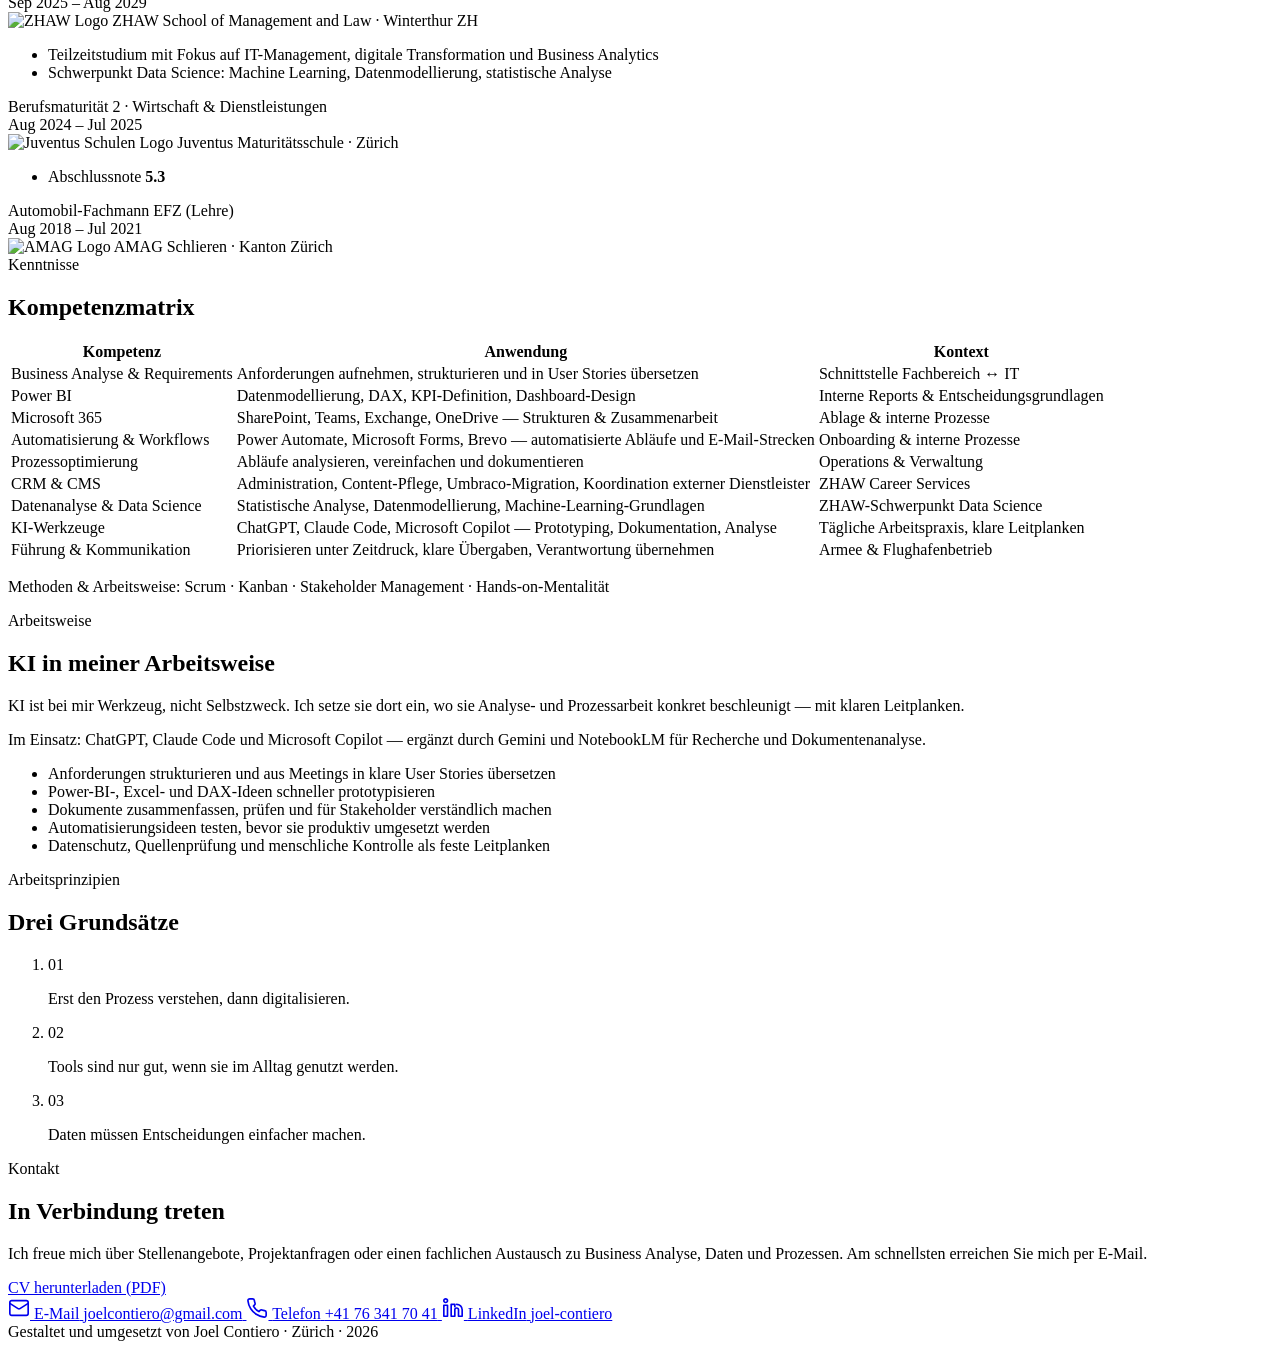
==== commit 90c86644: "Add files via upload" ====
--- a/index.html
+++ b/index.html
@@ -3,1431 +3,516 @@
 <head>
     <meta charset="UTF-8">
     <meta name="viewport" content="width=device-width, initial-scale=1.0">
-    <title>Joel Contiero — IT Business Analyst & Wirtschaftsinformatik</title>
+    <title>Joel Contiero — Business Analyst IT &amp; Prozesse · Wirtschaftsinformatik ZHAW</title>
+    <meta name="description" content="Joel Contiero — Business Analyst IT & Prozesse und Wirtschaftsinformatik-Student (ZHAW, Schwerpunkt Data Science). Power BI, Microsoft 365 und Prozessanalyse, mit Hintergrund aus Automobiltechnik, Flughafenbetrieb und militärischer Führung.">
+    <meta name="theme-color" content="#f7f6f2">
+    <link rel="canonical" href="https://joelcontiero.github.io/">
+
+    <!-- Open Graph / Social Preview -->
+    <meta property="og:type" content="profile">
+    <meta property="og:url" content="https://joelcontiero.github.io/">
+    <meta property="og:title" content="Joel Contiero — Business Analyst IT &amp; Prozesse">
+    <meta property="og:description" content="Ich verbinde operative Präzision, Prozessverständnis und Datenkompetenz, um digitale Abläufe messbar einfacher zu machen.">
+    <meta property="og:image" content="https://joelcontiero.github.io/assets/joel_contiero_bw.jpg">
+    <meta property="og:locale" content="de_CH">
+    <meta name="twitter:card" content="summary_large_image">
+
     <link rel="preconnect" href="https://fonts.googleapis.com">
     <link rel="preconnect" href="https://fonts.gstatic.com" crossorigin>
-    <link href="https://fonts.googleapis.com/css2?family=Space+Grotesk:wght@300;400;500;600;700&family=Inter:wght@300;400;500;600&display=swap" rel="stylesheet">
-    <style>
-        :root {
-            --bg-primary: #060a14;
-            --bg-secondary: #0d1424;
-            --bg-card: #0f1827;
-            --border: rgba(59, 130, 246, 0.12);
-            --border-hover: rgba(59, 130, 246, 0.4);
-            --blue: #3b82f6;
-            --blue-light: #60a5fa;
-            --blue-dark: #1d4ed8;
-            --indigo: #6366f1;
-            --purple: #a78bfa;
-            --cyan: #22d3ee;
-            --emerald: #10b981;
-            --text-primary: #f1f5f9;
-            --text-secondary: #94a3b8;
-            --text-muted: #64748b;
-            --glow-blue: 0 0 30px rgba(59, 130, 246, 0.18);
-            --glow-purple: 0 0 30px rgba(167, 139, 250, 0.18);
-        }
-
-        * { margin: 0; padding: 0; box-sizing: border-box; }
-        html { scroll-behavior: smooth; }
-
-        body {
-            font-family: 'Inter', sans-serif;
-            background-color: var(--bg-primary);
-            color: var(--text-primary);
-            overflow-x: hidden;
-            line-height: 1.6;
-        }
-
-        ::-webkit-scrollbar { width: 4px; }
-        ::-webkit-scrollbar-track { background: var(--bg-primary); }
-        ::-webkit-scrollbar-thumb { background: var(--blue); border-radius: 10px; }
-
-        /* ========== NAVBAR ========== */
-        nav {
-            position: fixed;
-            top: 0; left: 0; right: 0;
-            z-index: 1000;
-            padding: 1.1rem 2.5rem;
-            display: flex;
-            justify-content: space-between;
-            align-items: center;
-            backdrop-filter: blur(24px);
-            -webkit-backdrop-filter: blur(24px);
-            background: rgba(6, 10, 20, 0.75);
-            border-bottom: 1px solid var(--border);
-            transition: all 0.4s ease;
-        }
-
-        .nav-logo {
-            font-family: 'Space Grotesk', sans-serif;
-            font-size: 1.3rem;
-            font-weight: 700;
-            letter-spacing: -0.5px;
-            color: var(--text-primary);
-        }
-        .nav-logo span { color: var(--blue); }
-
-        .nav-links {
-            display: flex;
-            gap: 2rem;
-            list-style: none;
-            align-items: center;
-        }
-
-        .nav-links a {
-            text-decoration: none;
-            color: var(--text-secondary);
-            font-size: 0.85rem;
-            font-weight: 500;
-            letter-spacing: 0.3px;
-            transition: color 0.2s;
-        }
-        .nav-links a:hover { color: var(--blue-light); }
-
-        .nav-cta {
-            background: var(--blue) !important;
-            color: #fff !important;
-            padding: 0.5rem 1.25rem !important;
-            border-radius: 8px;
-            transition: background 0.2s, box-shadow 0.2s !important;
-        }
-        .nav-cta:hover {
-            background: var(--blue-dark) !important;
-            box-shadow: var(--glow-blue) !important;
-        }
-
-        /* ========== HERO ========== */
-        #hero {
-            position: relative;
-            min-height: 100vh;
-            display: flex;
-            align-items: center;
-            justify-content: center;
-            overflow: hidden;
-        }
-
-        #particleCanvas {
-            position: absolute;
-            top: 0; left: 0;
-            width: 100%; height: 100%;
-            z-index: 0;
-        }
-
-        .hero-content {
-            position: relative;
-            z-index: 1;
-            display: flex;
-            align-items: center;
-            gap: 4.5rem;
-            max-width: 1160px;
-            width: 100%;
-            padding: 5.5rem 3rem 0;
-        }
-
-        .hero-text {
-            flex: 1;
-            min-width: 0;
-            text-align: left;
-        }
-
-
-        /* ---- company logos in timeline ---- */
-        .tl-company-row {
-            display: flex;
-            align-items: center;
-            gap: 0.55rem;
-            margin-bottom: 1rem;
-        }
-        .tl-company-row .tl-company { margin-bottom: 0; }
-        .tl-logo {
-            width: 56px;
-            height: 34px;
-            padding: 0.28rem 0.38rem;
-            border-radius: 8px;
-            overflow: hidden;
-            flex-shrink: 0;
-            display: flex;
-            align-items: center;
-            justify-content: center;
-            background: #fff;
-            border: 1px solid rgba(15, 23, 42, 0.08);
-        }
-        .tl-logo img,
-        .tl-logo svg {
-            display: block;
-            width: 100%;
-            height: 100%;
-            object-fit: contain;
-        }
-        .tl-logo--army {
-            width: 68px;
-        }
-        .tl-logo--square {
-            width: 40px;
-            padding: 0.22rem;
-        }
-        .tl-logo--amag {
-            background: #00205b;
-        }
-
-        /* ---- photo frame ---- */
-        .hero-photo-wrap {
-            flex-shrink: 0;
-            display: flex;
-            align-items: center;
-            justify-content: center;
-            animation: fadeInUp 1s ease 0.3s both;
-        }
-
-        .hero-photo-frame {
-            position: relative;
-            width: 290px;
-            height: 290px;
-        }
-
-        .hero-photo-glow {
-            position: absolute;
-            inset: -28px;
-            border-radius: 50%;
-            background: radial-gradient(circle, rgba(59,130,246,0.28) 0%, rgba(99,102,241,0.12) 50%, transparent 75%);
-            animation: glowPulse 3.5s ease-in-out infinite;
-        }
-
-        .hero-photo-ring {
-            position: absolute;
-            inset: 0;
-            border-radius: 50%;
-            padding: 3px;
-            background: linear-gradient(135deg, var(--blue), var(--indigo), var(--purple));
-        }
-
-        .hero-photo-ring-inner {
-            width: 100%;
-            height: 100%;
-            border-radius: 50%;
-            background: var(--bg-primary);
-            padding: 4px;
-        }
-
-        .hero-photo-img {
-            width: 100%;
-            height: 100%;
-            border-radius: 50%;
-            object-fit: cover;
-            object-position: center top;
-            display: block;
-        }
-
-        .hero-photo-badge {
-            position: absolute;
-            bottom: 10px;
-            right: -8px;
-            background: linear-gradient(135deg, var(--blue), var(--indigo));
-            color: #fff;
-            font-size: 0.72rem;
-            font-weight: 600;
-            padding: 0.35rem 0.8rem;
-            border-radius: 100px;
-            white-space: nowrap;
-            box-shadow: 0 4px 16px rgba(59,130,246,0.4);
-            border: 2px solid var(--bg-primary);
-        }
-
-        @keyframes glowPulse {
-            0%, 100% { opacity: 0.8; transform: scale(1); }
-            50% { opacity: 1; transform: scale(1.04); }
-        }
-
-        .hero-badge {
-            display: inline-flex;
-            align-items: center;
-            gap: 0.5rem;
-            background: rgba(99, 102, 241, 0.08);
-            border: 1px solid rgba(99, 102, 241, 0.28);
-            color: var(--purple);
-            padding: 0.4rem 1rem;
-            border-radius: 100px;
-            font-size: 0.78rem;
-            font-weight: 500;
-            letter-spacing: 1.5px;
-            text-transform: uppercase;
-            margin-bottom: 2.25rem;
-        }
-
-        .badge-dot {
-            width: 6px; height: 6px;
-            background: var(--emerald);
-            border-radius: 50%;
-            animation: pulseDot 2s infinite;
-        }
-
-        .hero-name {
-            font-family: 'Space Grotesk', sans-serif;
-            font-size: clamp(3.5rem, 9vw, 6.5rem);
-            font-weight: 700;
-            line-height: 1;
-            letter-spacing: -3px;
-            margin-bottom: 1.5rem;
-            animation: fadeInUp 0.9s ease 0.2s both;
-        }
-
-        .hero-name .first { color: var(--text-primary); display: block; }
-        .hero-name .last {
-            display: block;
-            background: linear-gradient(130deg, var(--blue) 0%, var(--indigo) 50%, var(--purple) 100%);
-            -webkit-background-clip: text;
-            -webkit-text-fill-color: transparent;
-            background-clip: text;
-        }
-
-        .hero-typing {
-            font-size: clamp(1rem, 2.5vw, 1.35rem);
-            color: var(--text-secondary);
-            min-height: 2.2rem;
-            margin-bottom: 2rem;
-            animation: fadeInUp 0.9s ease 0.35s both;
-        }
-
-        .typing-text { color: var(--blue-light); font-weight: 600; }
-        .cursor {
-            display: inline-block;
-            width: 2px; height: 1.1em;
-            background: var(--blue);
-            margin-left: 3px;
-            vertical-align: middle;
-            animation: blink 1s step-end infinite;
-        }
-
-        .hero-pills {
-            display: flex;
-            flex-wrap: wrap;
-            gap: 0.6rem;
-            justify-content: flex-start;
-            margin-bottom: 3rem;
-            animation: fadeInUp 0.9s ease 0.5s both;
-        }
-
-        .hero-pill {
-            background: rgba(255,255,255,0.04);
-            border: 1px solid rgba(255,255,255,0.1);
-            color: var(--text-muted);
-            padding: 0.35rem 0.9rem;
-            border-radius: 100px;
-            font-size: 0.78rem;
-            font-weight: 500;
-        }
-
-        .hero-buttons {
-            display: flex;
-            gap: 1rem;
-            justify-content: flex-start;
-            flex-wrap: wrap;
-            animation: fadeInUp 0.9s ease 0.65s both;
-        }
-
-        .btn-primary {
-            display: inline-flex;
-            align-items: center;
-            gap: 0.5rem;
-            background: linear-gradient(135deg, var(--blue), var(--indigo));
-            color: #fff;
-            padding: 0.9rem 2rem;
-            border-radius: 12px;
-            text-decoration: none;
-            font-weight: 600;
-            font-size: 0.9rem;
-            transition: all 0.3s ease;
-            box-shadow: 0 4px 24px rgba(59,130,246,0.35);
-        }
-        .btn-primary:hover { transform: translateY(-3px); box-shadow: 0 8px 36px rgba(59,130,246,0.5); }
-
-        .btn-outline {
-            display: inline-flex;
-            align-items: center;
-            gap: 0.5rem;
-            background: transparent;
-            border: 1px solid rgba(255,255,255,0.15);
-            color: var(--text-primary);
-            padding: 0.9rem 2rem;
-            border-radius: 12px;
-            text-decoration: none;
-            font-weight: 600;
-            font-size: 0.9rem;
-            transition: all 0.3s ease;
-        }
-        .btn-outline:hover { background: rgba(255,255,255,0.07); border-color: rgba(255,255,255,0.3); transform: translateY(-3px); }
-
-        .scroll-hint {
-            position: absolute;
-            bottom: 2rem;
-            left: 50%;
-            transform: translateX(-50%);
-            z-index: 2;
-            display: flex;
-            flex-direction: column;
-            align-items: center;
-            gap: 6px;
-            animation: bounce 2s ease-in-out infinite;
-            cursor: default;
-        }
-
-        .scroll-line {
-            width: 1px; height: 32px;
-            background: linear-gradient(to bottom, transparent, rgba(59,130,246,0.7));
-        }
-
-        .scroll-chevron {
-            width: 20px; height: 20px;
-            border-right: 2px solid rgba(59,130,246,0.7);
-            border-bottom: 2px solid rgba(59,130,246,0.7);
-            transform: rotate(45deg);
-            margin-top: -6px;
-        }
-
-
-        /* ========== STATS ========== */
-        /* ========== SECTION LAYOUT ========== */
-        .section-wrap {
-            padding: 7rem 2rem;
-            max-width: 1100px;
-            margin: 0 auto;
-        }
-
-        .section-head {
-            text-align: center;
-            margin-bottom: 4.5rem;
-        }
-
-        .s-label {
-            display: inline-block;
-            color: var(--blue);
-            font-size: 0.75rem;
-            font-weight: 600;
-            letter-spacing: 2.5px;
-            text-transform: uppercase;
-            margin-bottom: 0.875rem;
-        }
-
-        .s-title {
-            font-family: 'Space Grotesk', sans-serif;
-            font-size: clamp(2rem, 4vw, 2.8rem);
-            font-weight: 700;
-            letter-spacing: -1.5px;
-            color: var(--text-primary);
-        }
-
-        .s-line {
-            width: 56px; height: 3px;
-            background: linear-gradient(to right, var(--blue), var(--indigo));
-            margin: 1.5rem auto 0;
-            border-radius: 2px;
-        }
-
-        .section-divider {
-            width: 100%;
-            max-width: 1100px;
-            margin: 0 auto;
-            height: 1px;
-            background: linear-gradient(to right, transparent, var(--border), transparent);
-        }
-
-        /* ========== REVEAL ========== */
-        .reveal {
-            opacity: 0;
-            transform: translateY(28px);
-            transition: opacity 0.7s ease, transform 0.7s ease;
-        }
-        .reveal.in { opacity: 1; transform: translateY(0); }
-
-        /* ========== ABOUT ========== */
-        .about-grid {
-            display: grid;
-            grid-template-columns: 1fr 1.1fr;
-            gap: 4rem;
-            align-items: start;
-        }
-
-        .about-text p {
-            color: var(--text-secondary);
-            line-height: 1.85;
-            margin-bottom: 1.5rem;
-            font-size: 0.975rem;
-        }
-        .about-text p:last-child { margin-bottom: 0; }
-        .hi { color: var(--blue-light); font-weight: 600; }
-
-        .about-cards {
-            display: grid;
-            grid-template-columns: 1fr 1fr;
-            gap: 0.875rem;
-        }
-
-        .a-card {
-            background: var(--bg-card);
-            border: 1px solid var(--border);
-            border-radius: 14px;
-            padding: 1.4rem 1.25rem;
-            transition: border-color 0.3s, transform 0.3s, box-shadow 0.3s;
-        }
-        .a-card:hover {
-            border-color: var(--border-hover);
-            transform: translateY(-3px);
-            box-shadow: var(--glow-blue);
-        }
-
-        .a-card-icon { font-size: 1.4rem; margin-bottom: 0.6rem; }
-        .a-card-label {
-            font-size: 0.7rem;
-            text-transform: uppercase;
-            letter-spacing: 1px;
-            color: var(--text-muted);
-            margin-bottom: 0.2rem;
-        }
-        .a-card-val { font-weight: 600; font-size: 0.92rem; }
-
-        /* ========== TIMELINE ========== */
-        .timeline {
-            position: relative;
-            padding-left: 2.25rem;
-        }
-        .timeline::before {
-            content: '';
-            position: absolute;
-            left: 0; top: 0; bottom: 0;
-            width: 2px;
-            border-radius: 2px;
-            background: linear-gradient(
-                to bottom,
-                var(--blue) 0%,
-                var(--indigo) 45%,
-                rgba(99,102,241,0.25) 80%,
-                transparent 100%
-            );
-            box-shadow: 0 0 8px rgba(59,130,246,0.18);
-        }
-
-        .tl-item {
-            position: relative;
-            margin-bottom: 2.25rem;
-            padding-left: 1.75rem;
-            opacity: 0;
-            transform: translateX(-18px);
-            transition: opacity 0.65s ease, transform 0.65s ease;
-        }
-        .tl-item.in { opacity: 1; transform: translateX(0); }
-
-        .tl-dot {
-            position: absolute;
-            left: -2.6rem;
-            top: 0.45rem;
-            width: 11px; height: 11px;
-            background: var(--blue);
-            border-radius: 50%;
-            border: 2px solid var(--bg-primary);
-            box-shadow: 0 0 10px rgba(59,130,246,0.55);
-            z-index: 2;
-            transition: transform 0.25s ease, box-shadow 0.25s ease;
-        }
-        .tl-item:hover .tl-dot:not(.live):not(.tl-dot-cta) {
-            transform: scale(1.35);
-            box-shadow: 0 0 18px rgba(59,130,246,0.75);
-        }
-        .tl-dot.live {
-            background: var(--emerald);
-            box-shadow: 0 0 12px rgba(16,185,129,0.7);
-            animation: pulseDot 2s infinite;
-            z-index: 2;
-        }
-
-        .tl-card {
-            background: var(--bg-card);
-            border: 1px solid var(--border);
-            border-radius: 16px;
-            padding: 1.75rem;
-            transition: border-color 0.3s, box-shadow 0.3s;
-        }
-        .tl-card:hover {
-            border-color: var(--border-hover);
-            box-shadow: var(--glow-blue);
-        }
-
-        .tl-head {
-            display: flex;
-            justify-content: space-between;
-            align-items: flex-start;
-            flex-wrap: wrap;
-            gap: 0.5rem;
-            margin-bottom: 0.4rem;
-        }
-        .tl-title {
-            font-family: 'Space Grotesk', sans-serif;
-            font-size: 1.05rem;
-            font-weight: 600;
-        }
-        .tl-period {
-            font-size: 0.78rem;
-            color: var(--blue);
-            font-weight: 500;
-            background: rgba(59,130,246,0.1);
-            padding: 0.22rem 0.75rem;
-            border-radius: 100px;
-            white-space: nowrap;
-        }
-        .tl-company {
-            font-size: 0.85rem;
-            color: var(--text-muted);
-            margin-bottom: 1rem;
-        }
-        .tl-bullets { list-style: none; display: flex; flex-direction: column; gap: 0.45rem; }
-        .tl-bullets li {
-            font-size: 0.855rem;
-            color: var(--text-muted);
-            padding-left: 1.2rem;
-            position: relative;
-            line-height: 1.65;
-        }
-        .tl-bullets li::before { content: '→'; position: absolute; left: 0; color: var(--blue); }
-
-        /* ========== SKILLS ========== */
-        .skills-grid {
-            display: grid;
-            grid-template-columns: repeat(auto-fill, minmax(310px, 1fr));
-            gap: 1.25rem;
-        }
-
-        .sk-cat {
-            background: var(--bg-card);
-            border: 1px solid var(--border);
-            border-radius: 16px;
-            padding: 1.75rem;
-            opacity: 0;
-            transform: translateY(18px);
-            transition: opacity 0.6s ease, transform 0.6s ease, border-color 0.3s, box-shadow 0.3s;
-        }
-        .sk-cat.in { opacity: 1; transform: translateY(0); }
-        .sk-cat:hover { border-color: var(--border-hover); box-shadow: var(--glow-blue); }
-
-        .sk-cat-title {
-            font-family: 'Space Grotesk', sans-serif;
-            font-size: 0.8rem;
-            font-weight: 600;
-            color: var(--blue);
-            text-transform: uppercase;
-            letter-spacing: 1.5px;
-            margin-bottom: 1.2rem;
-            display: flex;
-            align-items: center;
-            gap: 0.5rem;
-        }
-
-        .sk-tags { display: flex; flex-wrap: wrap; gap: 0.45rem; }
-
-        .sk-tag {
-            background: rgba(59,130,246,0.07);
-            border: 1px solid rgba(59,130,246,0.14);
-            color: var(--text-secondary);
-            padding: 0.32rem 0.8rem;
-            border-radius: 7px;
-            font-size: 0.8rem;
-            font-weight: 500;
-            transition: all 0.2s;
-        }
-        .sk-tag:hover { background: rgba(59,130,246,0.15); color: var(--blue-light); }
-
-        .sk-tag.ai-tag {
-            background: rgba(59,130,246,0.07);
-            border-color: rgba(59,130,246,0.14);
-            color: var(--text-secondary);
-        }
-        .sk-tag.ai-tag:hover { background: rgba(59,130,246,0.15); color: var(--blue-light); }
-
-        /* ========== AI SECTION ========== */
-        #ai {
-            padding: 7rem 2rem;
-            position: relative;
-            overflow: hidden;
-        }
-
-        .ai-glow {
-            position: absolute;
-            width: 700px; height: 700px;
-            background: radial-gradient(circle, rgba(99,102,241,0.07) 0%, transparent 65%);
-            left: 50%; top: 50%;
-            transform: translate(-50%,-50%);
-            pointer-events: none;
-        }
-
-        .ai-inner { max-width: 1100px; margin: 0 auto; }
-
-        .ai-head {
-            text-align: center;
-            margin-bottom: 4rem;
-        }
-
-        .ai-badge {
-            display: inline-flex;
-            align-items: center;
-            gap: 0.5rem;
-            color: var(--purple);
-            font-size: 0.75rem;
-            font-weight: 600;
-            letter-spacing: 2px;
-            text-transform: uppercase;
-            margin-bottom: 1rem;
-        }
-
-        .ai-title {
-            font-family: 'Space Grotesk', sans-serif;
-            font-size: clamp(2rem, 4vw, 2.8rem);
-            font-weight: 700;
-            letter-spacing: -1.5px;
-        }
-        .ai-title span {
-            background: linear-gradient(130deg, var(--indigo), var(--purple), var(--cyan));
-            -webkit-background-clip: text;
-            -webkit-text-fill-color: transparent;
-            background-clip: text;
-        }
-
-        .ai-desc {
-            max-width: 580px;
-            margin: 1.5rem auto 0;
-            color: var(--text-secondary);
-            line-height: 1.85;
-            font-size: 0.975rem;
-        }
-
-        .ai-tools {
-            display: grid;
-            grid-template-columns: repeat(auto-fill, minmax(175px, 1fr));
-            gap: 1.1rem;
-            margin-bottom: 3rem;
-        }
-
-        .ai-card {
-            background: rgba(99,102,241,0.05);
-            border: 1px solid rgba(99,102,241,0.18);
-            border-radius: 16px;
-            padding: 1.75rem 1.25rem;
-            text-align: center;
-            opacity: 0;
-            transform: scale(0.92);
-            transition: opacity 0.5s ease, transform 0.5s ease, border-color 0.3s, box-shadow 0.3s;
-            cursor: default;
-        }
-        .ai-card.in { opacity: 1; transform: scale(1); }
-        .ai-card:hover {
-            border-color: rgba(167,139,250,0.45);
-            box-shadow: 0 0 32px rgba(99,102,241,0.18);
-            transform: translateY(-5px) scale(1.02);
-        }
-
-        .ai-card-icon { font-size: 2.25rem; margin-bottom: 0.875rem; }
-        .ai-logo-box {
-            width: 54px; height: 54px;
-            border-radius: 14px;
-            display: flex;
-            align-items: center;
-            justify-content: center;
-            margin: 0 auto 1rem;
-            flex-shrink: 0;
-            box-shadow: 0 4px 14px rgba(0,0,0,0.3);
-        }
-        .ai-logo-box img,
-        .ai-logo-box svg {
-            width: 100%;
-            height: 100%;
-            object-fit: contain;
-            display: block;
-        }
-        .ai-logo-box.ai-brand {
-            background: #fff;
-            padding: 0.42rem;
-        }
-        .ai-logo-box.ai-brand-dark {
-            background: #191919;
-            padding: 0.55rem;
-        }
-        .ai-logo-box.ai-brand-wide {
-            width: 76px;
-            padding-inline: 0.6rem;
-        }
-        .ai-logo-box.ai-icon-art {
-            background: transparent;
-            padding: 0;
-            box-shadow: none;
-        }
-        .ai-card-name {
-            font-family: 'Space Grotesk', sans-serif;
-            font-weight: 600;
-            font-size: 0.975rem;
-            margin-bottom: 0.3rem;
-        }
-        .ai-card-desc { font-size: 0.78rem; color: var(--text-muted); line-height: 1.5; }
-
-        .ai-quote {
-            background: rgba(99,102,241,0.05);
-            border: 1px solid rgba(99,102,241,0.18);
-            border-radius: 20px;
-            padding: 2.75rem 3rem 2.75rem 4rem;
-            text-align: center;
-            position: relative;
-            overflow: hidden;
-        }
-        .ai-quote::before {
-            content: '\201C';
-            position: absolute;
-            top: 0.6rem;
-            left: 1.2rem;
-            font-size: 5.5rem;
-            color: rgba(99,102,241,0.14);
-            font-family: Georgia, 'Times New Roman', serif;
-            line-height: 1;
-            pointer-events: none;
-        }
-        .ai-quote::after {
-            content: '\201D';
-            position: absolute;
-            bottom: 0.2rem;
-            right: 1.2rem;
-            font-size: 5.5rem;
-            color: rgba(99,102,241,0.14);
-            font-family: Georgia, 'Times New Roman', serif;
-            line-height: 1;
-            pointer-events: none;
-        }
-
-        .ai-quote p {
-            font-size: 1.1rem;
-            color: var(--text-secondary);
-            line-height: 1.85;
-            position: relative;
-            z-index: 1;
-            max-width: 780px;
-            margin: 0 auto;
-        }
-        .ai-quote strong { color: var(--purple); }
-
-        /* ========== LANGUAGES ========== */
-        .lang-grid {
-            display: grid;
-            grid-template-columns: repeat(3, 1fr);
-            gap: 1.5rem;
-            max-width: 680px;
-            margin: 0 auto;
-        }
-
-        .lang-card {
-            background: var(--bg-card);
-            border: 1px solid var(--border);
-            border-radius: 16px;
-            padding: 2rem 1.5rem;
-            text-align: center;
-            transition: border-color 0.3s, transform 0.3s;
-        }
-        .lang-card:hover { border-color: var(--border-hover); transform: translateY(-4px); }
-
-        .lang-flag { font-size: 2.25rem; margin-bottom: 0.875rem; }
-        .lang-name { font-family: 'Space Grotesk', sans-serif; font-weight: 600; font-size: 1rem; margin-bottom: 0.3rem; }
-        .lang-level { font-size: 0.77rem; color: var(--text-muted); margin-bottom: 1.25rem; }
-
-        .lang-bar-bg {
-            background: rgba(255,255,255,0.06);
-            border-radius: 100px;
-            height: 5px;
-            overflow: hidden;
-        }
-        .lang-bar-fill {
-            height: 100%;
-            border-radius: 100px;
-            width: 0%;
-            transition: width 1.6s cubic-bezier(0.4, 0, 0.2, 1);
-        }
-        .lang-bar-fill.de { background: linear-gradient(to right, var(--blue), var(--indigo)); }
-        .lang-bar-fill.en { background: linear-gradient(to right, var(--emerald), var(--blue)); }
-        .lang-bar-fill.fr { background: linear-gradient(to right, var(--purple), var(--indigo)); }
-
-        /* ========== CONTACT ========== */
-        .contact-grid {
-            display: flex;
-            justify-content: center;
-        }
-
-        .contact-left {
-            max-width: 680px;
-            width: 100%;
-        }
-
-        .contact-left h3 {
-            font-family: 'Space Grotesk', sans-serif;
-            font-size: 1.45rem;
-            font-weight: 600;
-            margin-bottom: 0.875rem;
-        }
-        .contact-left p {
-            color: var(--text-secondary);
-            line-height: 1.85;
-            font-size: 0.95rem;
-            margin-bottom: 2rem;
-        }
-
-        .contact-links { display: flex; flex-direction: column; gap: 0.875rem; }
-
-        .c-link {
-            display: flex;
-            align-items: center;
-            gap: 1rem;
-            background: var(--bg-card);
-            border: 1px solid var(--border);
-            border-radius: 14px;
-            padding: 1.1rem 1.4rem;
-            text-decoration: none;
-            color: var(--text-secondary);
-            transition: all 0.3s ease;
-        }
-        .c-link:hover {
-            border-color: var(--border-hover);
-            color: var(--blue-light);
-            box-shadow: var(--glow-blue);
-            transform: translateX(5px);
-        }
-
-        .c-icon {
-            width: 38px; height: 38px;
-            background: rgba(59,130,246,0.1);
-            border-radius: 10px;
-            display: flex;
-            align-items: center;
-            justify-content: center;
-            font-size: 1rem;
-            flex-shrink: 0;
-        }
-
-        .c-label {
-            font-size: 0.7rem;
-            text-transform: uppercase;
-            letter-spacing: 1px;
-            color: var(--text-muted);
-            margin-bottom: 0.15rem;
-        }
-        .c-val { font-weight: 500; font-size: 0.9rem; }
-        .c-arrow { margin-left: auto; color: var(--text-muted); }
-
-        .contact-right {
-            background: linear-gradient(135deg, rgba(59,130,246,0.07), rgba(99,102,241,0.07));
-            border: 1px solid rgba(59,130,246,0.15);
-            border-radius: 20px;
-            padding: 3rem 2.5rem;
-            text-align: center;
-        }
-        .contact-right h4 {
-            font-family: 'Space Grotesk', sans-serif;
-            font-size: 1.25rem;
-            font-weight: 600;
-            margin-bottom: 0.75rem;
-        }
-        .contact-right p {
-            color: var(--text-secondary);
-            font-size: 0.9rem;
-            line-height: 1.8;
-            margin-bottom: 2rem;
-        }
-
-        /* ========== FOOTER ========== */
-        footer {
-            border-top: 1px solid var(--border);
-            padding: 2rem;
-            text-align: center;
-            color: var(--text-muted);
-            font-size: 0.82rem;
-        }
-
-        /* ========== ANIMATIONS ========== */
-        @keyframes fadeInDown {
-            from { opacity: 0; transform: translateY(-22px); }
-            to   { opacity: 1; transform: translateY(0); }
-        }
-        @keyframes fadeInUp {
-            from { opacity: 0; transform: translateY(22px); }
-            to   { opacity: 1; transform: translateY(0); }
-        }
-        @keyframes blink {
-            0%, 49% { opacity: 1; }
-            50%, 100% { opacity: 0; }
-        }
-        @keyframes pulseDot {
-            0%, 100% { opacity: 1; box-shadow: 0 0 0 0 rgba(16,185,129,0.4); }
-            50% { opacity: 0.8; box-shadow: 0 0 0 6px rgba(16,185,129,0); }
-        }
-        @keyframes bounce {
-            0%, 100% { transform: translateX(-50%) translateY(0); }
-            50% { transform: translateX(-50%) translateY(7px); }
-        }
-        @keyframes gradientShift {
-            0% { background-position: 0% 50%; }
-            50% { background-position: 100% 50%; }
-            100% { background-position: 0% 50%; }
-        }
-
-
-        /* ========== FUN OPEN POSITION CARD ========== */
-        .tl-dot-cta {
-            background: var(--bg-secondary) !important;
-            border: 2px dashed var(--blue) !important;
-            box-shadow: 0 0 10px rgba(59,130,246,0.25) !important;
-            animation: none !important;
-            color: var(--blue);
-            font-size: 0.65rem;
-            font-weight: 800;
-            display: flex;
-            align-items: center;
-            justify-content: center;
-            width: 20px !important;
-            height: 20px !important;
-            /* Recentre: dot center must align with the 2px line (left:0 of .timeline) */
-            left: -2.88rem !important;
-            top: 0.18rem !important;
-            z-index: 3 !important;
-            border-radius: 50% !important;
-        }
-
-        .tl-card-open {
-            background: transparent !important;
-            border: 2px dashed rgba(59, 130, 246, 0.35) !important;
-            transition: border-color 0.3s, box-shadow 0.3s;
-            cursor: default;
-        }
-
-        .tl-card-open:hover {
-            border-color: rgba(59, 130, 246, 0.7) !important;
-            box-shadow: 0 0 30px rgba(59, 130, 246, 0.12) !important;
-        }
-
-        .tl-open-inner {
-            display: flex;
-            align-items: center;
-            gap: 1.75rem;
-        }
-
-        .tl-open-logo {
-            width: 60px;
-            height: 60px;
-            border: 2px dashed rgba(59, 130, 246, 0.35);
-            border-radius: 14px;
-            display: flex;
-            align-items: center;
-            justify-content: center;
-            flex-shrink: 0;
-            color: var(--text-muted);
-            font-size: 0.6rem;
-            font-weight: 700;
-            letter-spacing: 1px;
-            text-transform: uppercase;
-        }
-
-        .tl-open-title {
-            font-family: 'Space Grotesk', sans-serif;
-            font-size: 1rem;
-            font-weight: 600;
-            color: var(--text-secondary);
-            margin-bottom: 0.3rem;
-        }
-
-        .tl-open-sub {
-            font-size: 0.82rem;
-            color: var(--text-muted);
-            margin-bottom: 0.875rem;
-            line-height: 1.5;
-        }
-
-        .tl-open-cta {
-            display: inline-flex;
-            align-items: center;
-            gap: 0.4rem;
-            font-size: 0.82rem;
-            font-weight: 600;
-            color: var(--blue);
-            text-decoration: none;
-            border: 1px solid rgba(59, 130, 246, 0.3);
-            padding: 0.4rem 0.875rem;
-            border-radius: 8px;
-            transition: all 0.2s;
-        }
-
-        .tl-open-cta:hover {
-            background: rgba(59, 130, 246, 0.1);
-            border-color: var(--blue);
-        }
-
-        /* ========== RESPONSIVE ========== */
-
-
-
-
-        .mobile-menu-close {
-            position: absolute;
-            top: 1.25rem;
-            right: 1.25rem;
-            background: rgba(255,255,255,0.07);
-            border: 1px solid rgba(255,255,255,0.12);
-            color: var(--text-secondary);
-            width: 40px; height: 40px;
-            border-radius: 50%;
-            display: flex;
-            align-items: center;
-            justify-content: center;
-            cursor: pointer;
-            font-size: 1.1rem;
-            transition: all 0.2s;
-            flex-shrink: 0;
-            line-height: 1;
-        }
-        .mobile-menu-close:hover {
-            background: rgba(255,255,255,0.14);
-            color: var(--text-primary);
-            border-color: rgba(255,255,255,0.25);
-        }
-        /* ========== HAMBURGER ========== */
-        .hamburger {
-            display: none;
-            flex-direction: column;
-            gap: 5px;
-            background: none;
-            border: none;
-            cursor: pointer;
-            padding: 6px;
-            flex-shrink: 0;
-        }
-        .hamburger span {
-            display: block;
-            width: 22px;
-            height: 2px;
-            background: var(--text-primary);
-            border-radius: 2px;
-            transition: all 0.3s ease;
-        }
-        .hamburger.open span:nth-child(1) { transform: rotate(45deg) translate(5px, 5px); }
-        .hamburger.open span:nth-child(2) { opacity: 0; }
-        .hamburger.open span:nth-child(3) { transform: rotate(-45deg) translate(5px, -5px); }
-
-        /* ========== MOBILE MENU OVERLAY ========== */
-        .mobile-menu {
-            display: none;
-            position: fixed;
-            top: 0; left: 0; right: 0; bottom: 0;
-            background: rgba(6,10,20,0.97);
-            z-index: 1050;
-            flex-direction: column;
-            align-items: center;
-            justify-content: center;
-            gap: 1.75rem;
-            backdrop-filter: blur(20px);
-            -webkit-backdrop-filter: blur(20px);
-        }
-        .mobile-menu.open { display: flex; }
-        .mobile-menu a {
-            text-decoration: none;
-            color: var(--text-primary);
-            font-size: 1.5rem;
-            font-weight: 600;
-            font-family: 'Space Grotesk', sans-serif;
-            letter-spacing: -0.5px;
-            transition: color 0.2s;
-            padding: 0.4rem 1.5rem;
-            border-radius: 12px;
-            transition: all 0.2s;
-        }
-        .mobile-menu a:hover { color: var(--blue-light); background: rgba(59,130,246,0.08); }
-        .mobile-menu .menu-cta {
-            background: linear-gradient(135deg, var(--blue), var(--indigo)) !important;
-            color: #fff !important;
-            border-radius: 12px;
-            margin-top: 0.25rem;
-        }
-
-        /* ========== ENHANCED RESPONSIVE STYLES ========== */
-        @media (max-width: 780px) {
-            .hamburger { display: flex; }
-            .nav-links { display: none !important; }
-            nav { padding: 0.85rem 1.25rem; gap: 0.75rem; }
-
-            /* Hero */
-            .hero-content {
-                flex-direction: column;
-                gap: 2rem;
-                padding: 4.5rem 1.25rem 2rem;
-            }
-            .hero-text { text-align: center; }
-            .hero-photo-wrap { order: -1; }
-            .hero-photo-frame { width: 180px; height: 180px; }
-            .hero-pills { justify-content: center; gap: 0.4rem; }
-            .hero-pill { font-size: 0.7rem; padding: 0.3rem 0.75rem; }
-            .hero-buttons { flex-direction: column; align-items: center; gap: 0.65rem; }
-            .btn-primary, .btn-outline { width: 100%; max-width: 320px; justify-content: center; padding: 0.85rem 1.5rem; }
-            .hero-name { letter-spacing: -1.5px; }
-
-            /* Sections */
-            .section-wrap { padding: 3.5rem 1.25rem; }
-            .section-head { margin-bottom: 2.5rem; }
-            .s-title { font-size: clamp(1.5rem, 6vw, 2.2rem); letter-spacing: -1px; }
-
-            /* About */
-            .about-grid { grid-template-columns: 1fr; gap: 2rem; }
-            .about-cards { grid-template-columns: 1fr 1fr; gap: 0.6rem; }
-            .a-card { padding: 1rem; }
-
-            /* Timeline */
-            .timeline { padding-left: 1.5rem; }
-            .tl-dot { left: -1.84rem; }
-            .tl-dot-cta { left: -2.13rem !important; top: 0.18rem !important; }
-            .tl-card { padding: 1.25rem 1rem; }
-            .tl-head { flex-direction: column; gap: 0.3rem; align-items: flex-start; }
-            .tl-open-inner { flex-direction: column; gap: 0.75rem; }
-
-            /* Skills */
-            .skills-grid { grid-template-columns: 1fr; }
-            .sk-cat { padding: 1.25rem 1rem; }
-
-            /* AI */
-            .ai-tools { grid-template-columns: 1fr 1fr; gap: 0.65rem; }
-            .ai-card { padding: 1.1rem 0.9rem; }
-            .ai-inner { padding: 3rem 1.25rem; }
-            .ai-quote { padding: 1.5rem 1.25rem; }
-            .ai-title { font-size: clamp(1.4rem, 5vw, 2rem); }
-
-            /* Languages */
-            .lang-grid { grid-template-columns: 1fr; max-width: 100%; }
-
-            /* Contact */
-            .contact-grid { grid-template-columns: 1fr; }
-            .c-link { padding: 1rem; min-height: 44px; }
-            .contact-links { gap: 0.65rem; }
-
-            /* Scroll hint */
-            .scroll-hint { display: none; }
-        }
-
-        @media (max-width: 400px) {
-            .hero-photo-frame { width: 150px; height: 150px; }
-            .about-cards { grid-template-columns: 1fr; }
-            .ai-tools { grid-template-columns: 1fr; }
-        }
-
-    </style>
+    <link rel="stylesheet" href="styles.css">
+
+    <!-- Strukturierte Daten für Suchmaschinen -->
+    <script type="application/ld+json">
+    {
+        "@context": "https://schema.org",
+        "@type": "Person",
+        "name": "Joel Contiero",
+        "url": "https://joelcontiero.github.io/",
+        "jobTitle": "Business Analyst IT & Prozesse",
+        "worksFor": { "@type": "Organization", "name": "Work Selection AG" },
+        "alumniOf": { "@type": "CollegeOrUniversity", "name": "ZHAW School of Management and Law" },
+        "address": { "@type": "PostalAddress", "addressLocality": "Schlieren", "addressRegion": "ZH", "addressCountry": "CH" },
+        "email": "mailto:joelcontiero@gmail.com",
+        "telephone": "+41763417041",
+        "knowsLanguage": ["de", "en", "fr"],
+        "sameAs": ["https://www.linkedin.com/in/joel-contiero-0549141a2"]
+    }
+    </script>
 </head>
 <body>
 
 <!-- ========== NAVBAR ========== -->
-<!-- Mobile Menu Overlay -->
-<div class="mobile-menu" id="mobileMenu">
-    <button class="mobile-menu-close" onclick="closeMobileMenu()" aria-label="Menü schließen">✕</button>
-    <a href="#about" onclick="closeMobileMenu()">Über mich</a>
-    <a href="#experience" onclick="closeMobileMenu()">Erfahrung</a>
-    <a href="#education" onclick="closeMobileMenu()">Ausbildung</a>
-    <a href="#skills" onclick="closeMobileMenu()">Skills</a>
-    <a href="#ai" onclick="closeMobileMenu()">KI</a>
-    <a href="#contact" class="menu-cta" onclick="closeMobileMenu()">Kontakt</a>
+<div class="mobile-menu" id="mobileMenu" hidden>
+    <a href="#projekte">Arbeiten</a>
+    <a href="#about">Über mich</a>
+    <a href="#experience">Erfahrung</a>
+    <a href="#education">Ausbildung</a>
+    <a href="#skills">Skills</a>
+    <a href="#contact" class="nav-cta">Kontakt</a>
 </div>
 
-<nav id="navbar">
-    <div class="nav-logo">Joel<span>.</span></div>
-    <button class="hamburger" id="hamburger" aria-label="Menü öffnen" onclick="toggleMobileMenu()">
+<nav id="navbar" aria-label="Hauptnavigation">
+    <a class="nav-logo" href="#hero">Joel Contiero</a>
+    <button class="hamburger" id="hamburger" aria-label="Menü öffnen" aria-expanded="false" aria-controls="mobileMenu">
         <span></span><span></span><span></span>
     </button>
     <ul class="nav-links">
+        <li><a href="#projekte">Arbeiten</a></li>
         <li><a href="#about">Über mich</a></li>
         <li><a href="#experience">Erfahrung</a></li>
         <li><a href="#education">Ausbildung</a></li>
         <li><a href="#skills">Skills</a></li>
-        <li><a href="#ai">KI</a></li>
         <li><a href="#contact" class="nav-cta">Kontakt</a></li>
     </ul>
 </nav>
 
+<main>
+
 <!-- ========== HERO ========== -->
 <section id="hero">
-    <canvas id="particleCanvas"></canvas>
-
-    <div class="hero-content">
-        <div class="hero-text">
-            <div class="hero-badge">
-                <div class="badge-dot"></div>
-                Offen für neue Möglichkeiten
-            </div>
-
-            <h1 class="hero-name">
-                <span class="first">Joel</span>
-                <span class="last">Contiero</span>
-            </h1>
-
-            <div class="hero-typing">
-                <span class="typing-text" id="typingText"></span><span class="cursor"></span>
-            </div>
-
-            <div class="hero-pills">
-                <span class="hero-pill">📍 Schlieren · Zürich</span>
-                <span class="hero-pill">🎓 Wirtschaftsinformatik · ZHAW</span>
-                <span class="hero-pill">🤖 KI Enthusiast</span>
-                <span class="hero-pill">📊 Data Science</span>
-                <span class="hero-pill">⚡ Hands on</span>
-            </div>
-
-            <div class="hero-buttons">
-                <a href="mailto:joelcontiero@gmail.com" class="btn-primary">
-                    ✉ Kontakt aufnehmen
-                </a>
-                <a href="https://www.linkedin.com/in/joel-contiero-0549141a2" target="_blank" class="btn-outline">
-                    LinkedIn →
-                </a>
-            </div>
-        </div>
-
-        <div class="hero-photo-wrap">
-            <div class="hero-photo-frame">
-                <div class="hero-photo-glow"></div>
-                <div class="hero-photo-ring">
-                    <div class="hero-photo-ring-inner">
-                        <img class="hero-photo-img" src="[data-uri]" alt="Joel Contiero">
-                    </div>
+    <div class="section-wrap">
+        <div class="hero-grid">
+            <div class="hero-content">
+                <p class="hero-kicker">Business Analyst IT &amp; Prozesse · Wirtschaftsinformatik ZHAW</p>
+
+                <h1 class="hero-title">Joel Contiero</h1>
+
+                <p class="hero-claim">
+                    Ich verbinde operative Präzision, Prozessverständnis und Datenkompetenz,
+                    um digitale Abläufe messbar einfacher zu machen.
+                </p>
+                <p class="hero-subline">
+                    Erfahrung aus Automobiltechnik, Flughafenbetrieb, militärischer Führung
+                    und heutiger IT- und Prozessanalyse.
+                </p>
+
+                <p class="hero-avail">Offen für Junior-Business-Analyst-, Prozess- und Data-Rollen</p>
+
+                <div class="hero-buttons">
+                    <a href="assets/Joel_Contiero_CV.pdf" download class="btn-primary">CV herunterladen (PDF)</a>
+                    <a href="mailto:joelcontiero@gmail.com" class="btn-secondary">Kontakt aufnehmen</a>
+                    <a href="https://www.linkedin.com/in/joel-contiero-0549141a2" target="_blank" rel="noopener noreferrer" class="btn-secondary">LinkedIn</a>
                 </div>
-                <div class="hero-photo-badge">Wirtschaftsinformatik · ZHAW</div>
-            </div>
-        </div>
-    </div>
-
-    <div class="scroll-hint">
-        <div class="scroll-line"></div>
-        <div class="scroll-chevron"></div>
+            </div>
+
+            <figure class="hero-photo">
+                <img src="assets/joel_contiero_bw.jpg" alt="Porträt von Joel Contiero" width="2000" height="1333">
+                <dl class="hero-profile">
+                    <div><dt>Rolle</dt><dd>Business Analyst IT &amp; Prozesse</dd></div>
+                    <div><dt>Fokus</dt><dd>Power BI · M365 · Requirements</dd></div>
+                    <div><dt>Studium</dt><dd>ZHAW Wirtschaftsinformatik</dd></div>
+                    <div><dt>Standort</dt><dd>Zürich · hybrid</dd></div>
+                </dl>
+                <figcaption>Business Analyse, Power BI und M365-Prozesse — aus Schlieren/Zürich</figcaption>
+            </figure>
+        </div>
     </div>
 </section>
 
-<!-- ========== ABOUT ========== -->
-<div id="about" style="background: var(--bg-secondary);">
+<!-- ========== AUSGEWÄHLTE ARBEITEN ========== -->
+<section id="projekte" class="band">
     <div class="section-wrap">
-        <div class="section-head reveal">
+        <div class="section-head">
+            <div class="s-label">Ausgewählte Arbeiten</div>
+            <h2 class="s-title">Woran ich arbeite</h2>
+        </div>
+
+        <!-- Featured Case 1: Onboarding-Automatisierung -->
+        <article class="case-card case-featured">
+            <h3>Automatisiertes Onboarding für Temporärmitarbeitende</h3>
+            <figure class="case-artifact">
+                <svg viewBox="0 0 560 290" xmlns="http://www.w3.org/2000/svg" role="img" aria-label="Prozessdarstellung: automatisierte Onboarding-Strecke über Brevo und Feedback-Workflow mit Microsoft Forms und Power Automate">
+                    <!-- Lane 1: Onboarding-Strecke -->
+                    <text x="0" y="12" font-family="Inter, sans-serif" font-size="9.5" font-weight="700" letter-spacing="1.2" fill="var(--ink-muted)">ONBOARDING-STRECKE</text>
+                    <rect x="0.5" y="26.5" width="104" height="40" rx="6" fill="#ffffff" stroke="var(--line-strong)"/>
+                    <text x="52" y="50" text-anchor="middle" font-family="Inter, sans-serif" font-size="10.5" fill="var(--ink)">Kandidat erfasst</text>
+                    <line x1="105" y1="46.5" x2="119" y2="46.5" stroke="var(--ink-muted)" stroke-width="1.5"/>
+                    <path d="M119 42.5 L126 46.5 L119 50.5 Z" fill="var(--ink-muted)"/>
+                    <rect x="126.5" y="26.5" width="128" height="40" rx="6" fill="#ffffff" stroke="var(--line-strong)"/>
+                    <text x="190" y="44" text-anchor="middle" font-family="Inter, sans-serif" font-size="10.5" fill="var(--ink)">Brevo</text>
+                    <text x="190" y="58" text-anchor="middle" font-family="Inter, sans-serif" font-size="10" fill="var(--ink-soft)">Segmentierung</text>
+                    <line x1="255" y1="46.5" x2="269" y2="46.5" stroke="var(--ink-muted)" stroke-width="1.5"/>
+                    <path d="M269 42.5 L276 46.5 L269 50.5 Z" fill="var(--ink-muted)"/>
+                    <rect x="276.5" y="14.5" width="283" height="76" rx="6" fill="#ffffff" stroke="var(--line-strong)"/>
+                    <text x="292" y="34" font-family="Inter, sans-serif" font-size="11" font-weight="700" fill="var(--ink)">Automatischer Versand</text>
+                    <rect x="292" y="44" width="13" height="10" rx="2" fill="none" stroke="var(--steel)" stroke-width="1.3"/>
+                    <path d="M292 45 L298.5 50 L305 45" fill="none" stroke="var(--steel)" stroke-width="1.3"/>
+                    <text x="312" y="53" font-family="Inter, sans-serif" font-size="10" fill="var(--ink-soft)">Zeiterfassung · Ferienbezug · Pensionskasse</text>
+                    <circle cx="298" cy="72" r="6" fill="none" stroke="var(--ink-muted)" stroke-width="1.3"/>
+                    <line x1="298" y1="69" x2="298" y2="72" stroke="var(--ink-muted)" stroke-width="1.3"/>
+                    <line x1="298" y1="72" x2="301" y2="74" stroke="var(--ink-muted)" stroke-width="1.3"/>
+                    <text x="312" y="76" font-family="Inter, sans-serif" font-size="10" fill="var(--ink-muted)">in fest definierten Zeitabständen</text>
+                    <!-- Lane 2: Feedback-Workflow -->
+                    <text x="0" y="128" font-family="Inter, sans-serif" font-size="9.5" font-weight="700" letter-spacing="1.2" fill="var(--ink-muted)">FEEDBACK-WORKFLOW</text>
+                    <rect x="0.5" y="142.5" width="140" height="40" rx="6" fill="#ffffff" stroke="var(--line-strong)"/>
+                    <text x="70" y="160" text-anchor="middle" font-family="Inter, sans-serif" font-size="10.5" fill="var(--ink)">Microsoft Forms</text>
+                    <text x="70" y="174" text-anchor="middle" font-family="Inter, sans-serif" font-size="10" fill="var(--ink-soft)">Bewertung 1–10</text>
+                    <line x1="141" y1="162.5" x2="155" y2="162.5" stroke="var(--ink-muted)" stroke-width="1.5"/>
+                    <path d="M155 158.5 L162 162.5 L155 166.5 Z" fill="var(--ink-muted)"/>
+                    <path d="M196 134 L226 162.5 L196 191 L166 162.5 Z" fill="#ffffff" stroke="var(--accent)" stroke-width="1.5"/>
+                    <text x="196" y="167" text-anchor="middle" font-family="Inter, sans-serif" font-size="10" font-weight="700" fill="var(--ink)">≥ 7/10</text>
+                    <text x="240" y="156" font-family="Inter, sans-serif" font-size="9.5" fill="var(--ink-muted)">ja</text>
+                    <line x1="226" y1="162.5" x2="252" y2="162.5" stroke="var(--ink-muted)" stroke-width="1.5"/>
+                    <path d="M252 158.5 L259 162.5 L252 166.5 Z" fill="var(--ink-muted)"/>
+                    <rect x="259.5" y="142.5" width="186" height="40" rx="6" fill="var(--graphite)"/>
+                    <text x="352" y="160" text-anchor="middle" font-family="Inter, sans-serif" font-size="10.5" fill="#ffffff">Einladung zur Google-Bewertung</text>
+                    <text x="352" y="174" text-anchor="middle" font-family="Inter, sans-serif" font-size="10" fill="rgba(255,255,255,0.7)">der jeweiligen Filiale</text>
+                    <path d="M466 155 L468.4 160.2 L474 160.8 L469.8 164.6 L471 170 L466 167.2 L461 170 L462.2 164.6 L458 160.8 L463.6 160.2 Z" fill="var(--accent)"/>
+                    <text x="202" y="208" font-family="Inter, sans-serif" font-size="9.5" fill="var(--ink-muted)">nein</text>
+                    <line x1="196" y1="191" x2="196" y2="222" stroke="var(--ink-muted)" stroke-width="1.5"/>
+                    <path d="M192 222 L196 229 L200 222 Z" fill="var(--ink-muted)"/>
+                    <rect x="126.5" y="229.5" width="140" height="36" rx="6" fill="#ffffff" stroke="var(--line-strong)"/>
+                    <text x="196" y="251" text-anchor="middle" font-family="Inter, sans-serif" font-size="10.5" fill="var(--ink)">Weiterleitung an HR</text>
+                </svg>
+                <figcaption>Anonymisierte Prozessdarstellung</figcaption>
+            </figure>
+            <div class="case-body">
+                <dl class="case-rows">
+                    <div><dt>Ausgangslage</dt><dd>Wichtige Informationen für neue Temporärmitarbeitende — Zeiterfassung, Ferienbezug, Pensionskasse — wurden von den Personalberatern einzeln und manuell verschickt.</dd></div>
+                    <div><dt>Beitrag</dt><dd>Konzeption und Umsetzung einer automatisierten Onboarding-Strecke mit Brevo: Kandidaten werden segmentiert, damit die richtigen Personen die passenden Informationen erhalten — automatisch verschickt in fest definierten Zeitabständen. Ergänzt durch einen Feedback-Workflow mit Microsoft Forms und Power Automate: Bewertungen ab 7 von 10 lösen automatisch eine Einladung zur Google-Bewertung der jeweiligen Filiale aus, kritisches Feedback geht direkt ans HR.</dd></div>
+                    <div><dt>Ergebnis</dt><dd>Personalberater sparen wiederkehrende manuelle Versandarbeit, Temporärmitarbeitende erhalten zuverlässig die richtigen Informationen zum richtigen Zeitpunkt — und gutes Feedback wird systematisch in öffentliche Bewertungen übersetzt.</dd></div>
+                </dl>
+                <p class="case-tools">Brevo · Microsoft Forms · Power Automate</p>
+            </div>
+        </article>
+
+        <!-- Featured Case 2: Power BI -->
+        <article class="case-card case-featured case-featured--alt">
+            <h3>Power-BI-Reporting für interne Entscheidungsgrundlagen</h3>
+            <figure class="case-artifact">
+                <svg viewBox="0 0 560 330" xmlns="http://www.w3.org/2000/svg" role="img" aria-label="Anonymisierte Darstellung eines Power-BI-Dashboards mit Filterleiste, KPI-Kacheln, Balken- und Liniendiagramm">
+                    <!-- Kopfzeile mit Filtern -->
+                    <text x="0" y="19" font-family="Inter, sans-serif" font-size="12.5" font-weight="700" fill="var(--ink)">Management-Übersicht</text>
+                    <rect x="298.5" y="2.5" width="80" height="22" rx="11" fill="#ffffff" stroke="var(--line-strong)"/>
+                    <text x="338" y="17" text-anchor="middle" font-family="Inter, sans-serif" font-size="10" fill="var(--ink-soft)">Zeitraum ▾</text>
+                    <rect x="386.5" y="2.5" width="70" height="22" rx="11" fill="#ffffff" stroke="var(--line-strong)"/>
+                    <text x="421" y="17" text-anchor="middle" font-family="Inter, sans-serif" font-size="10" fill="var(--ink-soft)">Filiale ▾</text>
+                    <rect x="464.5" y="2.5" width="64" height="22" rx="11" fill="#ffffff" stroke="var(--line-strong)"/>
+                    <text x="496" y="17" text-anchor="middle" font-family="Inter, sans-serif" font-size="10" fill="var(--ink-soft)">Team ▾</text>
+                    <!-- KPI-Kacheln -->
+                    <rect x="0.5" y="38.5" width="176" height="64" rx="6" fill="#ffffff" stroke="var(--line-strong)"/>
+                    <text x="14" y="58" font-family="Inter, sans-serif" font-size="9.5" font-weight="700" letter-spacing="1" fill="var(--ink-muted)">UMSATZ</text>
+                    <rect x="14" y="68" width="84" height="15" rx="3" fill="var(--ink)"/>
+                    <polyline points="120,90 134,80 148,84 164,70" fill="none" stroke="var(--steel)" stroke-width="2"/>
+                    <rect x="192.5" y="38.5" width="176" height="64" rx="6" fill="#ffffff" stroke="var(--line-strong)"/>
+                    <text x="206" y="58" font-family="Inter, sans-serif" font-size="9.5" font-weight="700" letter-spacing="1" fill="var(--ink-muted)">AUSLASTUNG</text>
+                    <rect x="206" y="68" width="68" height="15" rx="3" fill="var(--ink)"/>
+                    <polyline points="312,76 326,86 340,80 356,90" fill="none" stroke="var(--accent)" stroke-width="2"/>
+                    <rect x="384.5" y="38.5" width="176" height="64" rx="6" fill="#ffffff" stroke="var(--line-strong)"/>
+                    <text x="398" y="58" font-family="Inter, sans-serif" font-size="9.5" font-weight="700" letter-spacing="1" fill="var(--ink-muted)">MARGE</text>
+                    <rect x="398" y="68" width="76" height="15" rx="3" fill="var(--ink)"/>
+                    <polyline points="504,88 518,82 532,84 548,74" fill="none" stroke="var(--steel)" stroke-width="2"/>
+                    <!-- Balkendiagramm -->
+                    <rect x="0.5" y="116.5" width="264" height="213" rx="6" fill="#ffffff" stroke="var(--line-strong)"/>
+                    <text x="16" y="140" font-family="Inter, sans-serif" font-size="11" font-weight="700" fill="var(--ink)">Umsatz pro Monat</text>
+                    <rect x="24" y="232" width="26" height="64" fill="var(--steel)"/>
+                    <rect x="60" y="204" width="26" height="92" fill="var(--steel)"/>
+                    <rect x="96" y="244" width="26" height="52" fill="var(--steel)"/>
+                    <rect x="132" y="186" width="26" height="110" fill="var(--steel)"/>
+                    <rect x="168" y="218" width="26" height="78" fill="var(--steel)"/>
+                    <rect x="204" y="172" width="26" height="124" fill="var(--ink)"/>
+                    <line x1="16" y1="296.5" x2="248" y2="296.5" stroke="var(--line-strong)"/>
+                    <text x="37" y="312" text-anchor="middle" font-family="Inter, sans-serif" font-size="9" fill="var(--ink-muted)">Jan</text>
+                    <text x="73" y="312" text-anchor="middle" font-family="Inter, sans-serif" font-size="9" fill="var(--ink-muted)">Feb</text>
+                    <text x="109" y="312" text-anchor="middle" font-family="Inter, sans-serif" font-size="9" fill="var(--ink-muted)">Mär</text>
+                    <text x="145" y="312" text-anchor="middle" font-family="Inter, sans-serif" font-size="9" fill="var(--ink-muted)">Apr</text>
+                    <text x="181" y="312" text-anchor="middle" font-family="Inter, sans-serif" font-size="9" fill="var(--ink-muted)">Mai</text>
+                    <text x="217" y="312" text-anchor="middle" font-family="Inter, sans-serif" font-size="9" fill="var(--ink-muted)">Jun</text>
+                    <!-- Liniendiagramm -->
+                    <rect x="280.5" y="116.5" width="279" height="213" rx="6" fill="#ffffff" stroke="var(--line-strong)"/>
+                    <text x="296" y="140" font-family="Inter, sans-serif" font-size="11" font-weight="700" fill="var(--ink)">Auslastung</text>
+                    <rect x="442" y="131" width="8" height="8" fill="var(--steel)"/>
+                    <text x="455" y="139" font-family="Inter, sans-serif" font-size="9" fill="var(--ink-soft)">aktuell</text>
+                    <rect x="496" y="131" width="8" height="8" fill="var(--line-strong)"/>
+                    <text x="509" y="139" font-family="Inter, sans-serif" font-size="9" fill="var(--ink-soft)">Vorjahr</text>
+                    <line x1="296" y1="180" x2="544" y2="180" stroke="var(--line)"/>
+                    <line x1="296" y1="230" x2="544" y2="230" stroke="var(--line)"/>
+                    <line x1="296" y1="280" x2="544" y2="280" stroke="var(--line)"/>
+                    <polyline points="296,278 340,268 384,272 428,250 472,256 516,238 544,242" fill="none" stroke="var(--line-strong)" stroke-width="2"/>
+                    <polyline points="296,268 340,248 384,256 428,212 472,220 516,176 544,168" fill="none" stroke="var(--steel)" stroke-width="2.5"/>
+                    <rect x="424" y="208" width="8" height="8" fill="var(--steel)"/>
+                    <rect x="512" y="172" width="8" height="8" fill="var(--steel)"/>
+                    <rect x="540" y="164" width="8" height="8" fill="var(--accent)"/>
+                </svg>
+                <figcaption>Anonymisierte Darstellung</figcaption>
+            </figure>
+            <div class="case-body">
+                <dl class="case-rows">
+                    <div><dt>Ausgangslage</dt><dd>Entscheidungsrelevante Kennzahlen lagen verteilt in Excel-Listen und Einzelsystemen und mussten manuell zusammengetragen werden.</dd></div>
+                    <div><dt>Beitrag</dt><dd>Aufbau und Weiterentwicklung von Power-BI-Reports: Datenmodell, KPI-Definition gemeinsam mit den Fachbereichen und ein Dashboard-Design, das ohne Erklärung verständlich ist.</dd></div>
+                    <div><dt>Ergebnis</dt><dd>Mehrere interne Reports bündeln heute Kennzahlen, die zuvor manuell zusammengetragen wurden — als gemeinsame, stets aktuelle Entscheidungsgrundlage für Management und Fachbereiche.</dd></div>
+                </dl>
+                <p class="case-tools">Power BI · Excel · Microsoft 365</p>
+            </div>
+        </article>
+
+        <div class="case-grid">
+            <article class="case-card case-card--small">
+                <h3>Microsoft-365-Prozessverbesserung für Zusammenarbeit und Ablage</h3>
+                <figure class="case-artifact">
+                    <svg viewBox="0 0 560 120" xmlns="http://www.w3.org/2000/svg" role="img" aria-label="Prozessgrafik: Anfrage, SharePoint-Struktur, Teams-Kanal, Standardprozess">
+                        <rect x="0.5" y="28.5" width="118" height="54" rx="6" fill="#ffffff" stroke="var(--line-strong)"/>
+                        <text x="59" y="60" text-anchor="middle" font-family="Inter, sans-serif" font-size="12" fill="var(--ink)">Anfrage</text>
+                        <line x1="119" y1="55.5" x2="140" y2="55.5" stroke="var(--ink-muted)" stroke-width="1.5"/>
+                        <path d="M140 51 L147 55.5 L140 60 Z" fill="var(--ink-muted)"/>
+                        <rect x="147.5" y="28.5" width="118" height="54" rx="6" fill="#ffffff" stroke="var(--line-strong)"/>
+                        <text x="206" y="52" text-anchor="middle" font-family="Inter, sans-serif" font-size="11" fill="var(--ink)">SharePoint-</text>
+                        <text x="206" y="66" text-anchor="middle" font-family="Inter, sans-serif" font-size="11" fill="var(--ink)">Struktur</text>
+                        <line x1="266" y1="55.5" x2="287" y2="55.5" stroke="var(--ink-muted)" stroke-width="1.5"/>
+                        <path d="M287 51 L294 55.5 L287 60 Z" fill="var(--ink-muted)"/>
+                        <rect x="294.5" y="28.5" width="118" height="54" rx="6" fill="#ffffff" stroke="var(--line-strong)"/>
+                        <text x="353" y="60" text-anchor="middle" font-family="Inter, sans-serif" font-size="11.5" fill="var(--ink)">Teams-Kanal</text>
+                        <line x1="413" y1="55.5" x2="434" y2="55.5" stroke="var(--ink-muted)" stroke-width="1.5"/>
+                        <path d="M434 51 L441 55.5 L434 60 Z" fill="var(--ink-muted)"/>
+                        <rect x="441.5" y="28.5" width="118" height="54" rx="6" fill="var(--graphite)"/>
+                        <text x="500" y="52" text-anchor="middle" font-family="Inter, sans-serif" font-size="11" fill="#ffffff">Standard-</text>
+                        <text x="500" y="66" text-anchor="middle" font-family="Inter, sans-serif" font-size="11" fill="#ffffff">prozess</text>
+                        <rect x="0" y="14" width="8" height="8" fill="var(--accent)"/>
+                    </svg>
+                    <figcaption>Schematische Darstellung</figcaption>
+                </figure>
+                <dl class="case-rows case-rows--stacked">
+                    <div><dt>Ausgangslage</dt><dd>Gewachsene Ablage- und Teamstrukturen in Microsoft 365 führten zu Doppelablagen, Parallelversionen und Suchaufwand.</dd></div>
+                    <div><dt>Beitrag</dt><dd>Analyse der bestehenden Strukturen, Konzeption klarer Ablage- und Zusammenarbeitsregeln in SharePoint und Teams, Begleitung der Mitarbeitenden bei der Umstellung.</dd></div>
+                    <div><dt>Ergebnis</dt><dd>Wiederkehrende manuelle Ablagearbeit ist reduziert — Teams finden Dokumente in einer Struktur, die im Alltag tatsächlich genutzt wird.</dd></div>
+                </dl>
+                <p class="case-tools">SharePoint · Teams · Power Automate</p>
+            </article>
+
+            <article class="case-card case-card--small">
+                <h3>CMS-Migration auf die neue Umbraco-Version an der ZHAW</h3>
+                <figure class="case-artifact">
+                    <svg viewBox="0 0 560 260" xmlns="http://www.w3.org/2000/svg" role="img" aria-label="Anonymisierte Darstellung eines CMS-Admin-Bereichs mit Seitenbaum und Inhaltsbereich">
+                        <rect x="0.5" y="0.5" width="559" height="259" rx="8" fill="#ffffff" stroke="var(--line-strong)"/>
+                        <line x1="0.5" y1="32.5" x2="559.5" y2="32.5" stroke="var(--line-strong)"/>
+                        <rect x="14" y="11" width="10" height="10" fill="var(--accent)"/>
+                        <text x="32" y="21" font-family="Inter, sans-serif" font-size="11" font-weight="700" fill="var(--ink)">CMS · Umbraco</text>
+                        <rect x="330.5" y="8.5" width="110" height="16" rx="8" fill="var(--paper)" stroke="var(--line)"/>
+                        <rect x="452.5" y="7.5" width="92" height="18" rx="9" fill="none" stroke="var(--accent)"/>
+                        <text x="498" y="20" text-anchor="middle" font-family="Inter, sans-serif" font-size="9.5" fill="var(--accent-dark)">neue Version</text>
+                        <line x1="150.5" y1="32.5" x2="150.5" y2="259.5" stroke="var(--line)"/>
+                        <text x="16" y="56" font-family="Inter, sans-serif" font-size="9" font-weight="700" letter-spacing="1.2" fill="var(--ink-muted)">SEITEN</text>
+                        <polyline points="14,72 17,76 23,67" fill="none" stroke="var(--steel)" stroke-width="1.8"/>
+                        <text x="30" y="77" font-family="Inter, sans-serif" font-size="11" fill="var(--ink)">Startseite</text>
+                        <polyline points="14,96 17,100 23,91" fill="none" stroke="var(--steel)" stroke-width="1.8"/>
+                        <text x="30" y="101" font-family="Inter, sans-serif" font-size="11" fill="var(--ink)">Beratung</text>
+                        <polyline points="14,120 17,124 23,115" fill="none" stroke="var(--steel)" stroke-width="1.8"/>
+                        <text x="30" y="125" font-family="Inter, sans-serif" font-size="11" fill="var(--ink)">Workshops</text>
+                        <polyline points="14,144 17,148 23,139" fill="none" stroke="var(--steel)" stroke-width="1.8"/>
+                        <text x="30" y="149" font-family="Inter, sans-serif" font-size="11" fill="var(--ink)">Events</text>
+                        <polyline points="14,168 17,172 23,163" fill="none" stroke="var(--steel)" stroke-width="1.8"/>
+                        <text x="30" y="173" font-family="Inter, sans-serif" font-size="11" fill="var(--ink)">Downloads</text>
+                        <polyline points="14,192 17,196 23,187" fill="none" stroke="var(--steel)" stroke-width="1.8"/>
+                        <text x="30" y="197" font-family="Inter, sans-serif" font-size="11" fill="var(--ink)">Kontakt</text>
+                        <rect x="166" y="48" width="120" height="6" rx="3" fill="var(--line-strong)"/>
+                        <rect x="166" y="66" width="220" height="13" rx="3" fill="var(--ink)"/>
+                        <rect x="166" y="92" width="360" height="7" rx="3.5" fill="var(--line)"/>
+                        <rect x="166" y="108" width="330" height="7" rx="3.5" fill="var(--line)"/>
+                        <rect x="166" y="124" width="300" height="7" rx="3.5" fill="var(--line)"/>
+                        <rect x="166.5" y="144.5" width="170" height="68" rx="4" fill="var(--paper)" stroke="var(--line)"/>
+                        <rect x="352" y="152" width="174" height="7" rx="3.5" fill="var(--line)"/>
+                        <rect x="352" y="168" width="150" height="7" rx="3.5" fill="var(--line)"/>
+                        <rect x="352" y="184" width="162" height="7" rx="3.5" fill="var(--line)"/>
+                        <rect x="166.5" y="226.5" width="112" height="22" rx="5" fill="var(--graphite)"/>
+                        <text x="222" y="241" text-anchor="middle" font-family="Inter, sans-serif" font-size="10" fill="#ffffff">Veröffentlichen</text>
+                    </svg>
+                    <figcaption>Anonymisierte Darstellung</figcaption>
+                </figure>
+                <dl class="case-rows case-rows--stacked">
+                    <div><dt>Ausgangslage</dt><dd>Die Website der Career Services lief auf einer veralteten Umbraco-Version — der Wechsel auf die neue Version stand an, umzusetzen mit einem externen Dienstleister.</dd></div>
+                    <div><dt>Beitrag</dt><dd>Koordination der Migration mit dem externen Dienstleister und Aufbau sämtlicher statischer Seiten im neuen CMS — von der Inhaltsstruktur bis zum fertigen Frontend.</dd></div>
+                    <div><dt>Ergebnis</dt><dd>Alle statischen Seiten stehen vollständig aufgebaut im neuen Umbraco — die Umstellung verlief koordiniert zwischen Fachbereich und Dienstleister.</dd></div>
+                </dl>
+                <p class="case-tools">Umbraco · CMS · Dienstleister-Koordination</p>
+            </article>
+
+            <article class="case-card case-card--small">
+                <h3>Operations-Erfahrung als Basis für strukturierte Prozessarbeit</h3>
+                <figure class="case-artifact">
+                    <svg viewBox="0 0 560 240" xmlns="http://www.w3.org/2000/svg" role="img" aria-label="Checkliste: Lage erfassen und priorisieren, klar kommunizieren, Sonderfall sauber abwickeln, Übergabe dokumentieren">
+                        <rect x="0.5" y="0.5" width="559" height="239" rx="8" fill="#ffffff" stroke="var(--line-strong)"/>
+                        <text x="24" y="40" font-family="Inter, sans-serif" font-size="13" font-weight="700" fill="var(--ink)">Ablauf im Ausnahmefall</text>
+                        <line x1="24" y1="54" x2="536" y2="54" stroke="var(--line)"/>
+                        <rect x="24" y="74" width="18" height="18" fill="none" stroke="var(--ink)" stroke-width="1.5"/>
+                        <polyline points="28,83 32,88 39,77" fill="none" stroke="var(--accent)" stroke-width="2.5"/>
+                        <text x="56" y="88" font-family="Inter, sans-serif" font-size="13" fill="var(--ink-soft)">Lage erfassen und priorisieren</text>
+                        <rect x="24" y="114" width="18" height="18" fill="none" stroke="var(--ink)" stroke-width="1.5"/>
+                        <polyline points="28,123 32,128 39,117" fill="none" stroke="var(--accent)" stroke-width="2.5"/>
+                        <text x="56" y="128" font-family="Inter, sans-serif" font-size="13" fill="var(--ink-soft)">Klar und früh kommunizieren</text>
+                        <rect x="24" y="154" width="18" height="18" fill="none" stroke="var(--ink)" stroke-width="1.5"/>
+                        <polyline points="28,163 32,168 39,157" fill="none" stroke="var(--accent)" stroke-width="2.5"/>
+                        <text x="56" y="168" font-family="Inter, sans-serif" font-size="13" fill="var(--ink-soft)">Sonderfall sauber abwickeln</text>
+                        <rect x="24" y="194" width="18" height="18" fill="none" stroke="var(--ink)" stroke-width="1.5"/>
+                        <text x="56" y="208" font-family="Inter, sans-serif" font-size="13" fill="var(--ink-soft)">Übergabe dokumentieren</text>
+                    </svg>
+                    <figcaption>Arbeitsprinzip aus dem Operations-Alltag</figcaption>
+                </figure>
+                <dl class="case-rows case-rows--stacked">
+                    <div><dt>Ausgangslage</dt><dd>Flughafenbetrieb und militärische Führung: Umgebungen, in denen Ausnahmen der Normalfall sind und Fehler sofort sichtbar werden.</dd></div>
+                    <div><dt>Beitrag</dt><dd>Priorisieren unter Zeitdruck, klare Kommunikation und sauberer Umgang mit Sonderfällen — über Jahre im Echtbetrieb trainiert.</dd></div>
+                    <div><dt>Ergebnis</dt><dd>Diese Arbeitsweise prägt meine Prozessanalyse: realistische Annahmen, durchdachte Ausnahmebehandlung, verständliche Kommunikation.</dd></div>
+                </dl>
+                <p class="case-tools">Swissport · Schweizer Armee</p>
+            </article>
+        </div>
+    </div>
+</section>
+
+<!-- ========== ÜBER MICH ========== -->
+<section id="about">
+    <div class="section-wrap">
+        <div class="section-head">
             <div class="s-label">Über mich</div>
-            <h2 class="s-title">Business trifft Technologie</h2>
-            <div class="s-line"></div>
+            <h2 class="s-title">Vom Echtbetrieb zur Prozessanalyse</h2>
         </div>
 
         <div class="about-grid">
-            <div class="about-text reveal">
+            <div class="about-story">
                 <p>
-                    Ich bin <span class="hi">Wirtschaftsinformatik Student an der ZHAW</span> mit Schwerpunkt Data Science und arbeite gleichzeitig als Business Analyst IT & Prozesse bei der Work Selection AG sowie als studentische Hilfskraft im Bereich CRM und Web Content an der ZHAW. Meine Stärke: Anforderungen aus dem Business aufnehmen, strukturieren und in umsetzbare IT-Lösungen übersetzen.
+                    Ich komme aus Umgebungen, in denen Genauigkeit, Tempo und Verantwortung zählen:
+                    Fahrzeugdiagnose in der Werkstatt, Passagierdienst am Flughafen Zürich und
+                    Führungsverantwortung als Unteroffizier. Heute übertrage ich diese Arbeitsweise
+                    in IT-Prozesse: Requirements Engineering, Power BI und Microsoft-365-Automatisierung.
                 </p>
                 <p>
-                    Als <span class="hi">Schnittstelle zwischen Fachbereichen, Management und externen IT Dienstleistern</span> verbinde ich technisches Verständnis mit Businessnähe, pragmatisch, lösungsorientiert und zuverlässig. Ich bringe eine Hands on Mentalität mit, die komplexe Themen greifbar macht.
+                    Aktuell arbeite ich als <strong>Business Analyst IT &amp; Prozesse</strong> bei der
+                    Work Selection AG und unterstütze daneben die Career Services der ZHAW im Bereich
+                    CRM und Web Content — parallel zum Teilzeitstudium Wirtschaftsinformatik mit
+                    Schwerpunkt Data Science.
                 </p>
-                <p>
-                    Was mich antreibt: Die Überzeugung, dass <span class="hi">Digitalisierung und KI echte Mehrwerte für Menschen und Unternehmen</span> schaffen. Ich lebe das täglich durch smarte Tools, durchdachte Prozesse und kontinuierliches Lernen.
-                </p>
-            </div>
-
-            <div class="about-cards reveal">
-                <div class="a-card">
-                    <div class="a-card-icon">🎂</div>
-                    <div class="a-card-label">Alter</div>
-                    <div class="a-card-val">23 Jahre</div>
-                </div>
-                <div class="a-card">
-                    <div class="a-card-icon">📍</div>
-                    <div class="a-card-label">Wohnort</div>
-                    <div class="a-card-val">Schlieren ZH</div>
-                </div>
-                <div class="a-card">
-                    <div class="a-card-icon">🎓</div>
-                    <div class="a-card-label">Studium</div>
-                    <div class="a-card-val">BSc Wirtschaftsinformatik · ZHAW</div>
-                </div>
-                <div class="a-card">
-                    <div class="a-card-icon">💼</div>
-                    <div class="a-card-label">Aktuell</div>
-                    <div class="a-card-val">Business Analyst IT</div>
-                </div>
-                <div class="a-card">
-                    <div class="a-card-icon">🏔️</div>
-                    <div class="a-card-label">Heimatort</div>
-                    <div class="a-card-val">Herisau AR</div>
-                </div>
-                <div class="a-card">
-                    <div class="a-card-icon">🤝</div>
-                    <div class="a-card-label">Zivilstand</div>
-                    <div class="a-card-val">Ledig</div>
-                </div>
-            </div>
-        </div>
-    </div>
-</div>
-
-<div class="section-divider"></div>
-
-<!-- ========== EXPERIENCE ========== -->
-<div id="experience">
+                <ul class="about-strengths">
+                    <li>Schnittstelle zwischen Management, Anwendern und IT</li>
+                    <li>Pragmatische Hands-on-Mentalität</li>
+                    <li>Datenmodellierung und Dashboard-Design in Power BI</li>
+                    <li>Konzeption strukturierter digitaler Workflows</li>
+                </ul>
+            </div>
+
+            <div class="about-facts">
+                <h3>Auf einen Blick</h3>
+                <dl class="facts-list">
+                    <div><dt>Standort</dt><dd>Schlieren, Zürich</dd></div>
+                    <div><dt>Rolle</dt><dd>Business Analyst IT &amp; Prozesse, Work Selection AG</dd></div>
+                    <div><dt>Studium</dt><dd>BSc Wirtschaftsinformatik (Data Science), ZHAW, Teilzeit</dd></div>
+                    <div><dt>Sprachen</dt><dd>Deutsch (Muttersprache) · Englisch (C1) · Französisch (Grundkenntnisse)</dd></div>
+                    <div><dt>Tools</dt><dd>Power BI · Microsoft 365 · SharePoint · Power Automate</dd></div>
+                    <div><dt>Offen für</dt><dd>Junior-BA-, Prozess- und Data-Rollen</dd></div>
+                </dl>
+            </div>
+        </div>
+
+        <!-- Stationen als horizontale Journey -->
+        <ol class="journey">
+            <li>
+                <span class="j-year">2018</span>
+                <span class="j-label">Werkstatt</span>
+                <span class="j-sub">AMAG / Emil Frey</span>
+            </li>
+            <li>
+                <span class="j-year">2022</span>
+                <span class="j-label">Militärische Führung</span>
+                <span class="j-sub">Schweizer Armee</span>
+            </li>
+            <li>
+                <span class="j-year">2023</span>
+                <span class="j-label">Flughafenbetrieb</span>
+                <span class="j-sub">Swissport, Flughafen Zürich</span>
+            </li>
+            <li>
+                <span class="j-year">2025</span>
+                <span class="j-label">Business Analyse &amp; Studium</span>
+                <span class="j-sub">Work Selection / ZHAW</span>
+            </li>
+        </ol>
+    </div>
+</section>
+
+<!-- ========== ERFAHRUNG ========== -->
+<section id="experience" class="band">
     <div class="section-wrap">
-        <div class="section-head reveal">
+        <div class="section-head">
             <div class="s-label">Berufliche Erfahrung</div>
             <h2 class="s-title">Mein Weg</h2>
-            <div class="s-line"></div>
+        </div>
+
+        <div class="avail-panel">
+            <div><span class="avail-label">Offen für</span> Junior Business Analyst · Prozess-/Data-Analyst · Projektmitarbeit</div>
+            <div><span class="avail-label">Standort</span> Zürich · hybrid möglich</div>
+            <div><span class="avail-label">Kontakt</span> <a href="mailto:joelcontiero@gmail.com">joelcontiero@gmail.com</a></div>
         </div>
 
         <div class="timeline">
-            <div class="tl-item tl-item-cta">
-                <div class="tl-dot tl-dot-cta"></div>
-                <div class="tl-card tl-card-open">
-                    <div class="tl-open-inner">
-                        <div class="tl-open-logo">
-                            <span>LOGO</span>
-                        </div>
-                        <div class="tl-open-text">
-                            <div class="tl-open-title">Hier könnte Ihr Unternehmen stehen</div>
-                            <div class="tl-open-sub">Die nächste Station ist noch offen — vielleicht ist es Ihre.</div>
-                            <a href="mailto:joelcontiero@gmail.com?subject=Jobangebot%20Joel%20Contiero" class="tl-open-cta">Jetzt Kontakt aufnehmen →</a>
-                        </div>
-                    </div>
-                </div>
-            </div>
+            <div class="tl-year">2025</div>
+
+            <!-- Work Selection -->
             <div class="tl-item">
                 <div class="tl-dot live"></div>
                 <div class="tl-card">
                     <div class="tl-head">
-                        <div class="tl-title">Business Analyst IT & Prozesse</div>
-                        <div class="tl-period">Nov 2025 – Heute</div>
-                    </div>
-                    <div class="tl-company-row"><span class="tl-logo"><img src="[data-uri]" alt="Work Selection AG Logo"></span><div class="tl-company">Work Selection AG · Baden AG</div></div>
+                        <div class="tl-title">Business Analyst IT &amp; Prozesse</div>
+                        <span class="tl-period">Nov 2025 – heute</span>
+                    </div>
+                    <div class="tl-company-row">
+                        <span class="tl-logo"><img src="assets/work_selection_logo.svg" alt="Work Selection Logo"></span>
+                        <span class="tl-company">Work Selection AG · Baden AG</span>
+                    </div>
+                    <p class="tl-context">
+                        Als Bindeglied zwischen Fachbereichen, Management und externen IT-Dienstleistern
+                        übersetze ich Anforderungen in konkrete Prozess- und Reporting-Lösungen.
+                    </p>
                     <ul class="tl-bullets">
                         <li>Analyse von Anforderungen in IT, Prozess und Reporting</li>
-                        <li>Schnittstelle zwischen Fachbereichen, Management und externen IT Dienstleistern</li>
+                        <li>Aufbau und Optimierung von Power-BI-Reports sowie Microsoft 365 / SharePoint / Teams</li>
+                        <li>Automatisierung des Onboardings für Temporärmitarbeitende mit Brevo, Microsoft Forms und Power Automate</li>
                         <li>Weiterentwicklung interner Abläufe und pragmatische Prozessverbesserungen</li>
-                        <li>Aufbau und Optimierung von Power BI Reports sowie Microsoft 365 / SharePoint / Teams</li>
                         <li>Beratung und Unterstützung von Mitarbeitenden bei digitalen Tools und neuen Arbeitsweisen</li>
                     </ul>
                 </div>
             </div>
 
+            <!-- ZHAW CRM -->
             <div class="tl-item">
                 <div class="tl-dot live"></div>
                 <div class="tl-card">
                     <div class="tl-head">
-                        <div class="tl-title">Studentische Hilfskraft CRM & Web Content</div>
-                        <div class="tl-period">Nov 2025 – Heute</div>
-                    </div>
-                    <div class="tl-company-row"><span class="tl-logo tl-logo--square"><img src="[data-uri]" alt="ZHAW Logo"></span><div class="tl-company">ZHAW School of Management and Law · Winterthur ZH</div></div>
+                        <div class="tl-title">Studentische Hilfskraft CRM &amp; Web Content</div>
+                        <span class="tl-period">Nov 2025 – heute</span>
+                    </div>
+                    <div class="tl-company-row">
+                        <span class="tl-logo tl-logo--square"><img src="assets/zhaw_logo.svg" alt="ZHAW Logo"></span>
+                        <span class="tl-company">ZHAW School of Management and Law · Winterthur ZH</span>
+                    </div>
+                    <p class="tl-context">
+                        Neben dem Studium unterstütze ich die Career Services bei CRM- und Web-Themen —
+                        von der technischen Abklärung bis zur Umsetzung mit externen Dienstleistern.
+                    </p>
                     <ul class="tl-bullets">
-                        <li>Technische Abklärungen und Koordination mit externen Dienstleistern bei CRM und Website-Anpassungen</li>
-                        <li>Pflege und Weiterentwicklung von CRM und CMS Inhalten für die Career Services Abteilung</li>
+                        <li>Koordination der Migration auf die neue Umbraco-Version und Aufbau der statischen Seiten</li>
+                        <li>Technische Abklärungen und Koordination mit externen Dienstleistern bei CRM- und Website-Anpassungen</li>
+                        <li>Pflege und Weiterentwicklung von CRM- und CMS-Inhalten für die Career Services</li>
                     </ul>
                 </div>
             </div>
 
+            <div class="tl-year">2023</div>
+
+            <!-- Swissport -->
             <div class="tl-item">
                 <div class="tl-dot"></div>
                 <div class="tl-card">
                     <div class="tl-head">
                         <div class="tl-title">Luftverkehrsangestellter im Passagierdienst</div>
-                        <div class="tl-period">Nov 2023 – Aug 2025</div>
-                    </div>
-                    <div class="tl-company-row"><span class="tl-logo"><img src="[data-uri]" alt="Swissport Logo"></span><div class="tl-company">Swissport International AG · Flughafen Zürich</div></div>
+                        <span class="tl-period">Nov 2023 – Aug 2025</span>
+                    </div>
+                    <div class="tl-company-row">
+                        <span class="tl-logo"><img src="assets/swissport_logo.svg" alt="Swissport Logo"></span>
+                        <span class="tl-company">Swissport International AG · Flughafen Zürich</span>
+                    </div>
+                    <p class="tl-context">
+                        Bei Swissport habe ich gelernt, unter Zeitdruck klar zu kommunizieren, zu priorisieren
+                        und mit Ausnahmen sauber umzugehen. Diese Operations-Erfahrung prägt heute meine
+                        Prozessanalyse und Stakeholder-Kommunikation.
+                    </p>
                     <ul class="tl-bullets">
                         <li>Kundenbetreuung im Check-in und Gate-Bereich in einem international geprägten Umfeld</li>
                         <li>Unterstützung bei Flugunregelmässigkeiten und Boardingprozessen unter Zeitdruck</li>
@@ -1435,49 +520,65 @@
                 </div>
             </div>
 
+            <div class="tl-year">2022</div>
+
+            <!-- Armee -->
             <div class="tl-item">
                 <div class="tl-dot"></div>
                 <div class="tl-card">
                     <div class="tl-head">
                         <div class="tl-title">Übermittlungssoldat / Unteroffizier</div>
-                        <div class="tl-period">Jul 2022 – Mai 2023</div>
-                    </div>
-                    <div class="tl-company-row"><span class="tl-logo tl-logo--army"><img src="[data-uri]" alt="Schweizer Armee Logo"></span><div class="tl-company">Schweizer Armee · Bière VD</div></div>
+                        <span class="tl-period">Jul 2022 – Mai 2023</span>
+                    </div>
+                    <div class="tl-company-row">
+                        <span class="tl-logo tl-logo--army"><img src="assets/army_logo.png" alt="Schweizer Armee Logo"></span>
+                        <span class="tl-company">Schweizer Armee · Bière VD</span>
+                    </div>
+                    <p class="tl-context">
+                        Als Unteroffizier habe ich früh Verantwortung für Menschen und Material übernommen —
+                        Führung heisst hier: planen, klar kommunizieren und unter Druck strukturiert bleiben.
+                    </p>
                     <ul class="tl-bullets">
                         <li>Führung, Organisation und Koordination innerhalb einer militärischen Einheit</li>
-                        <li>Verantwortung übernehmen und unter Druck strukturiert handeln</li>
                     </ul>
                 </div>
             </div>
 
+            <div class="tl-year">2018</div>
+
+            <!-- AMAG / Emil Frey -->
             <div class="tl-item">
                 <div class="tl-dot"></div>
                 <div class="tl-card">
                     <div class="tl-head">
                         <div class="tl-title">Automobil-Fachmann EFZ</div>
-                        <div class="tl-period">Aug 2018 – Dez 2022</div>
-                    </div>
-                    <div class="tl-company-row"><span class="tl-logo tl-logo--amag"><img src="[data-uri]" alt="AMAG Logo"></span><span class="tl-logo"><img src="[data-uri]" alt="Emil Frey Logo"></span><div class="tl-company">AMAG Schlieren ZH / Emil Frey AG · Altstetten ZH</div></div>
+                        <span class="tl-period">Aug 2018 – Dez 2022</span>
+                    </div>
+                    <div class="tl-company-row">
+                        <span class="tl-logo tl-logo--amag"><img src="assets/amag_logo.svg" alt="AMAG Logo"></span>
+                        <span class="tl-logo"><img src="assets/emil_frey_logo.svg" alt="Emil Frey Logo"></span>
+                        <span class="tl-company">AMAG Schlieren ZH / Emil Frey AG · Altstetten ZH</span>
+                    </div>
+                    <p class="tl-context">
+                        In der Werkstatt zählt systematische Fehlersuche: Symptom, Diagnose, Massnahme.
+                        Dieselbe Denkweise nutze ich heute bei der Analyse von Prozessen und Daten.
+                    </p>
                     <ul class="tl-bullets">
-                        <li>Technische Fehleranalyse, Kundenorientierung und präzises Arbeiten nach Herstellervorgaben</li>
-                        <li>Aufbau von Sorgfalt, Systematik und handwerklicher Präzision</li>
+                        <li>Diagnose, Reparatur und Wartung von Personenwagen und leichten Nutzfahrzeugen</li>
+                        <li>Präzises Arbeiten nach Herstellervorgaben und Sicherheitsstandards</li>
                     </ul>
                 </div>
             </div>
-
-        </div>
-    </div>
-</div>
-
-<div class="section-divider"></div>
-
-<!-- ========== EDUCATION ========== -->
-<div id="education" style="background: var(--bg-secondary);">
+        </div>
+    </div>
+</section>
+
+<!-- ========== AUSBILDUNG ========== -->
+<section id="education">
     <div class="section-wrap">
-        <div class="section-head reveal">
+        <div class="section-head">
             <div class="s-label">Ausbildung</div>
             <h2 class="s-title">Bildungsweg</h2>
-            <div class="s-line"></div>
         </div>
 
         <div class="timeline">
@@ -1486,12 +587,15 @@
                 <div class="tl-card">
                     <div class="tl-head">
                         <div class="tl-title">BSc Wirtschaftsinformatik · Schwerpunkt Data Science</div>
-                        <div class="tl-period">Sep 2025 – Aug 2029</div>
-                    </div>
-                    <div class="tl-company-row"><span class="tl-logo tl-logo--square"><img src="[data-uri]" alt="ZHAW Logo"></span><div class="tl-company">ZHAW School of Management and Law · Winterthur ZH</div></div>
+                        <span class="tl-period">Sep 2025 – Aug 2029</span>
+                    </div>
+                    <div class="tl-company-row">
+                        <span class="tl-logo tl-logo--square"><img src="assets/zhaw_logo.svg" alt="ZHAW Logo"></span>
+                        <span class="tl-company">ZHAW School of Management and Law · Winterthur ZH</span>
+                    </div>
                     <ul class="tl-bullets">
-                        <li>Teilzeitstudium mit Fokus auf IT Management, Digitale Transformation und Business Analytics</li>
-                        <li>Data Science Schwerpunkt: Machine Learning, Datenmodellierung, statistische Analyse</li>
+                        <li>Teilzeitstudium mit Fokus auf IT-Management, digitale Transformation und Business Analytics</li>
+                        <li>Schwerpunkt Data Science: Machine Learning, Datenmodellierung, statistische Analyse</li>
                     </ul>
                 </div>
             </div>
@@ -1500,12 +604,15 @@
                 <div class="tl-dot"></div>
                 <div class="tl-card">
                     <div class="tl-head">
-                        <div class="tl-title">Berufsmaturität 2 · Wirtschaft & Dienstleistungen</div>
-                        <div class="tl-period">Aug 2024 – Jul 2025</div>
-                    </div>
-                    <div class="tl-company-row"><span class="tl-logo"><img src="[data-uri]" alt="Juventus Schulen Logo"></span><div class="tl-company">Juventus Maturitätsschule · Zürich</div></div>
+                        <div class="tl-title">Berufsmaturität 2 · Wirtschaft &amp; Dienstleistungen</div>
+                        <span class="tl-period">Aug 2024 – Jul 2025</span>
+                    </div>
+                    <div class="tl-company-row">
+                        <span class="tl-logo"><img src="assets/juventus_logo.svg" alt="Juventus Schulen Logo"></span>
+                        <span class="tl-company">Juventus Maturitätsschule · Zürich</span>
+                    </div>
                     <ul class="tl-bullets">
-                        <li>Abschlussnote <strong style="color:var(--emerald)">5.3</strong></li>
+                        <li>Abschlussnote <strong>5.3</strong></li>
                     </ul>
                 </div>
             </div>
@@ -1514,444 +621,207 @@
                 <div class="tl-dot"></div>
                 <div class="tl-card">
                     <div class="tl-head">
-                        <div class="tl-title">Automobil-Fachmann EFZ</div>
-                        <div class="tl-period">Aug 2018 – Jul 2021</div>
-                    </div>
-                    <div class="tl-company-row"><span class="tl-logo tl-logo--amag"><img src="[data-uri]" alt="AMAG Logo"></span><div class="tl-company">AMAG Schlieren · Kanton Zürich</div></div>
+                        <div class="tl-title">Automobil-Fachmann EFZ (Lehre)</div>
+                        <span class="tl-period">Aug 2018 – Jul 2021</span>
+                    </div>
+                    <div class="tl-company-row">
+                        <span class="tl-logo tl-logo--amag"><img src="assets/amag_logo.svg" alt="AMAG Logo"></span>
+                        <span class="tl-company">AMAG Schlieren · Kanton Zürich</span>
+                    </div>
                 </div>
             </div>
         </div>
     </div>
-</div>
-
-<div class="section-divider"></div>
-
-<!-- ========== SKILLS ========== -->
-<div id="skills">
+</section>
+
+<!-- ========== SKILLS (KOMPETENZMATRIX) ========== -->
+<section id="skills" class="band">
     <div class="section-wrap">
-        <div class="section-head reveal">
+        <div class="section-head">
             <div class="s-label">Kenntnisse</div>
-            <h2 class="s-title">Skills & Kompetenzen</h2>
-            <div class="s-line"></div>
-        </div>
-
-        <div class="skills-grid" id="skillsGrid">
-            <div class="sk-cat">
-                <div class="sk-cat-title"><span>📊</span> Business & Analyse</div>
-                <div class="sk-tags">
-                    <span class="sk-tag">Business Analyse</span>
-                    <span class="sk-tag">Requirements Engineering</span>
-                    <span class="sk-tag">Prozessoptimierung</span>
-                    <span class="sk-tag">Stakeholder Management</span>
-                    <span class="sk-tag">Schnittstelle Business/IT</span>
-                    <span class="sk-tag">Scrum</span>
-                    <span class="sk-tag">Kanban</span>
-                </div>
-            </div>
-
-            <div class="sk-cat">
-                <div class="sk-cat-title"><span>🖥️</span> Microsoft Stack</div>
-                <div class="sk-tags">
-                    <span class="sk-tag">Power BI</span>
-                    <span class="sk-tag">Microsoft 365</span>
-                    <span class="sk-tag">SharePoint</span>
-                    <span class="sk-tag">Teams</span>
-                    <span class="sk-tag">Exchange</span>
-                    <span class="sk-tag">Power Automate</span>
-                    <span class="sk-tag">OneDrive</span>
-                </div>
-            </div>
-
-            <div class="sk-cat">
-                <div class="sk-cat-title"><span>🤖</span> KI & Automatisierung</div>
-                <div class="sk-tags">
-                    <span class="sk-tag ai-tag">ChatGPT</span>
-                    <span class="sk-tag ai-tag">Claude Code</span>
-                    <span class="sk-tag ai-tag">Microsoft Copilot</span>
-                    <span class="sk-tag ai-tag">Codex CLI</span>
-                    <span class="sk-tag ai-tag">Prompt Engineering</span>
-                    <span class="sk-tag ai-tag">Google Gemini</span>
-                    <span class="sk-tag ai-tag">NotebookLM</span>
-                    <span class="sk-tag ai-tag">KI im Business Kontext</span>
-                </div>
-            </div>
-
-            <div class="sk-cat">
-                <div class="sk-cat-title"><span>📈</span> Daten & Reporting</div>
-                <div class="sk-tags">
-                    <span class="sk-tag">Datenanalyse</span>
-                    <span class="sk-tag">Reporting</span>
-                    <span class="sk-tag">Data Science</span>
-                    <span class="sk-tag">Dashboard Design</span>
-                    <span class="sk-tag">KPI-Entwicklung</span>
-                </div>
-            </div>
-
-            <div class="sk-cat">
-                <div class="sk-cat-title"><span>🛠️</span> IT & Systeme</div>
-                <div class="sk-tags">
-                    <span class="sk-tag">IT Support</span>
-                    <span class="sk-tag">Systembetreuung</span>
-                    <span class="sk-tag">CRM Administration</span>
-                    <span class="sk-tag">CMS</span>
-                    <span class="sk-tag">Anwenderberatung</span>
-                    <span class="sk-tag">IT Dienstleister Koordination</span>
-                </div>
-            </div>
-
-            <div class="sk-cat">
-                <div class="sk-cat-title"><span>💡</span> Soft Skills</div>
-                <div class="sk-tags">
-                    <span class="sk-tag">Hands on Mentalität</span>
-                    <span class="sk-tag">Lösungsorientierung</span>
-                    <span class="sk-tag">Führungserfahrung</span>
-                    <span class="sk-tag">Kommunikation</span>
-                    <span class="sk-tag">Kundenorientierung</span>
-                    <span class="sk-tag">Präzision</span>
-                </div>
-            </div>
-        </div>
-    </div>
-</div>
-
-<div class="section-divider"></div>
-
-<!-- ========== AI SECTION ========== -->
-<div id="ai" style="background: var(--bg-secondary);">
-    <div class="ai-glow"></div>
-    <div class="ai-inner">
-        <div class="ai-head reveal">
-            <div class="ai-badge">
-                <span>⚡</span> Leidenschaft
-            </div>
-            <h2 class="ai-title">Meine Faszination für <span>Künstliche Intelligenz</span></h2>
-            <p class="ai-desc">
-                KI ist für mich kein Hype — sie ist ein echter Hebel. Ich nutze täglich moderne KI Systeme, um effizienter zu arbeiten, smarter zu analysieren und echten Business Mehrwert zu schaffen.
-            </p>
-        </div>
-
-        <div class="ai-tools" id="aiCards">
-            <div class="ai-card">
-                <div class="ai-logo-box ai-brand"><img src="[data-uri]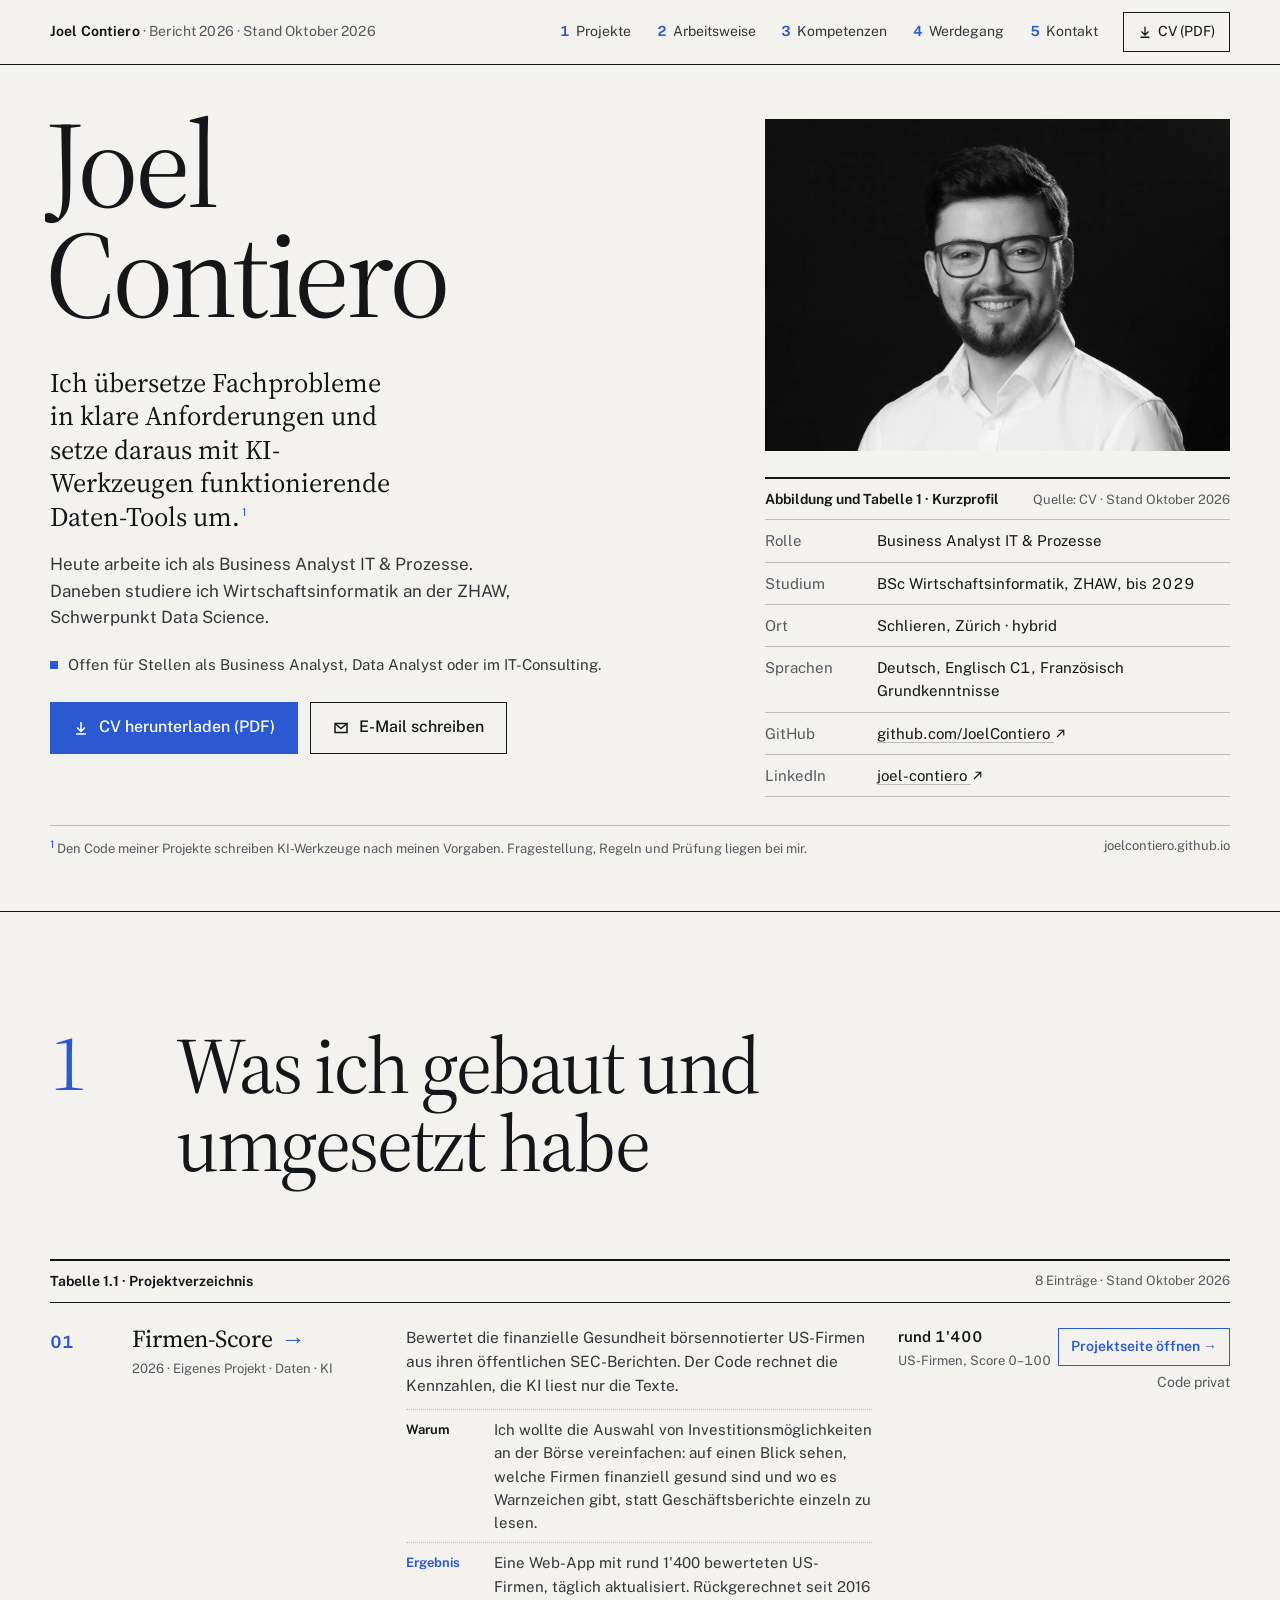
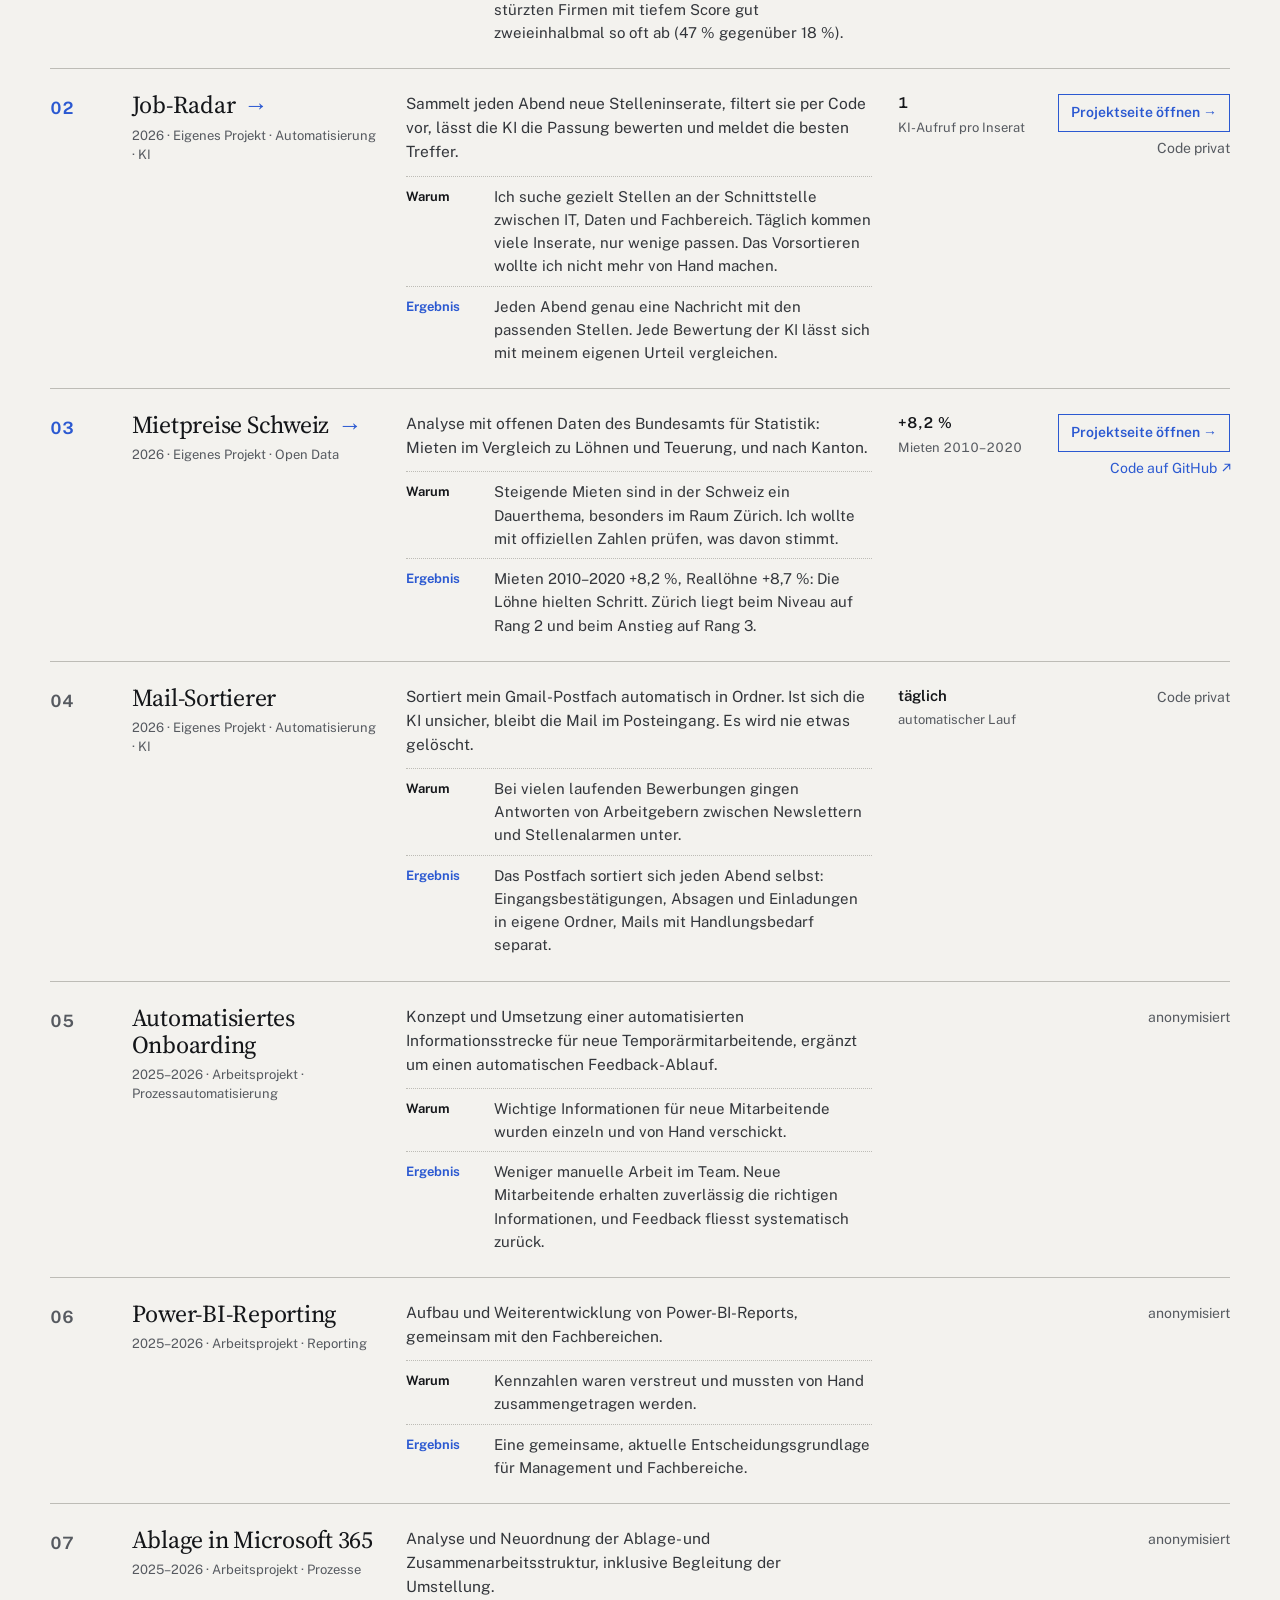
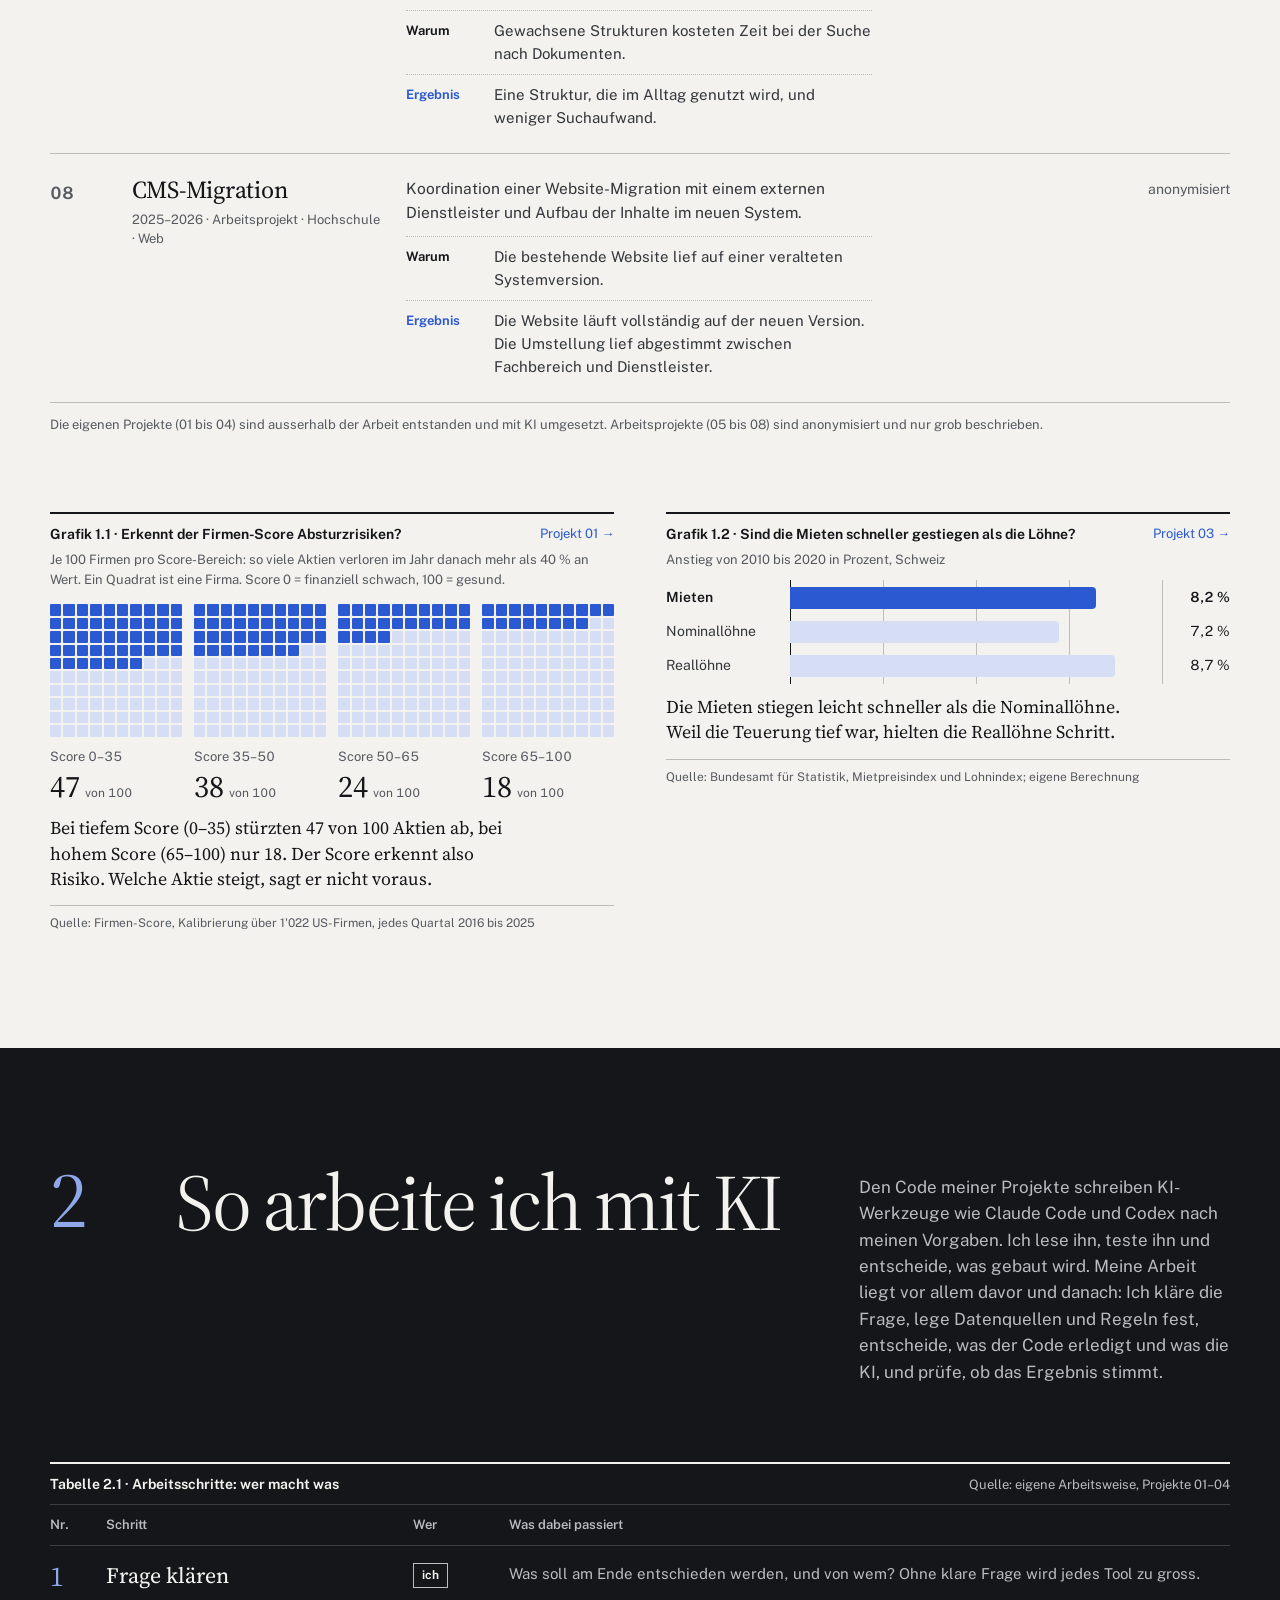
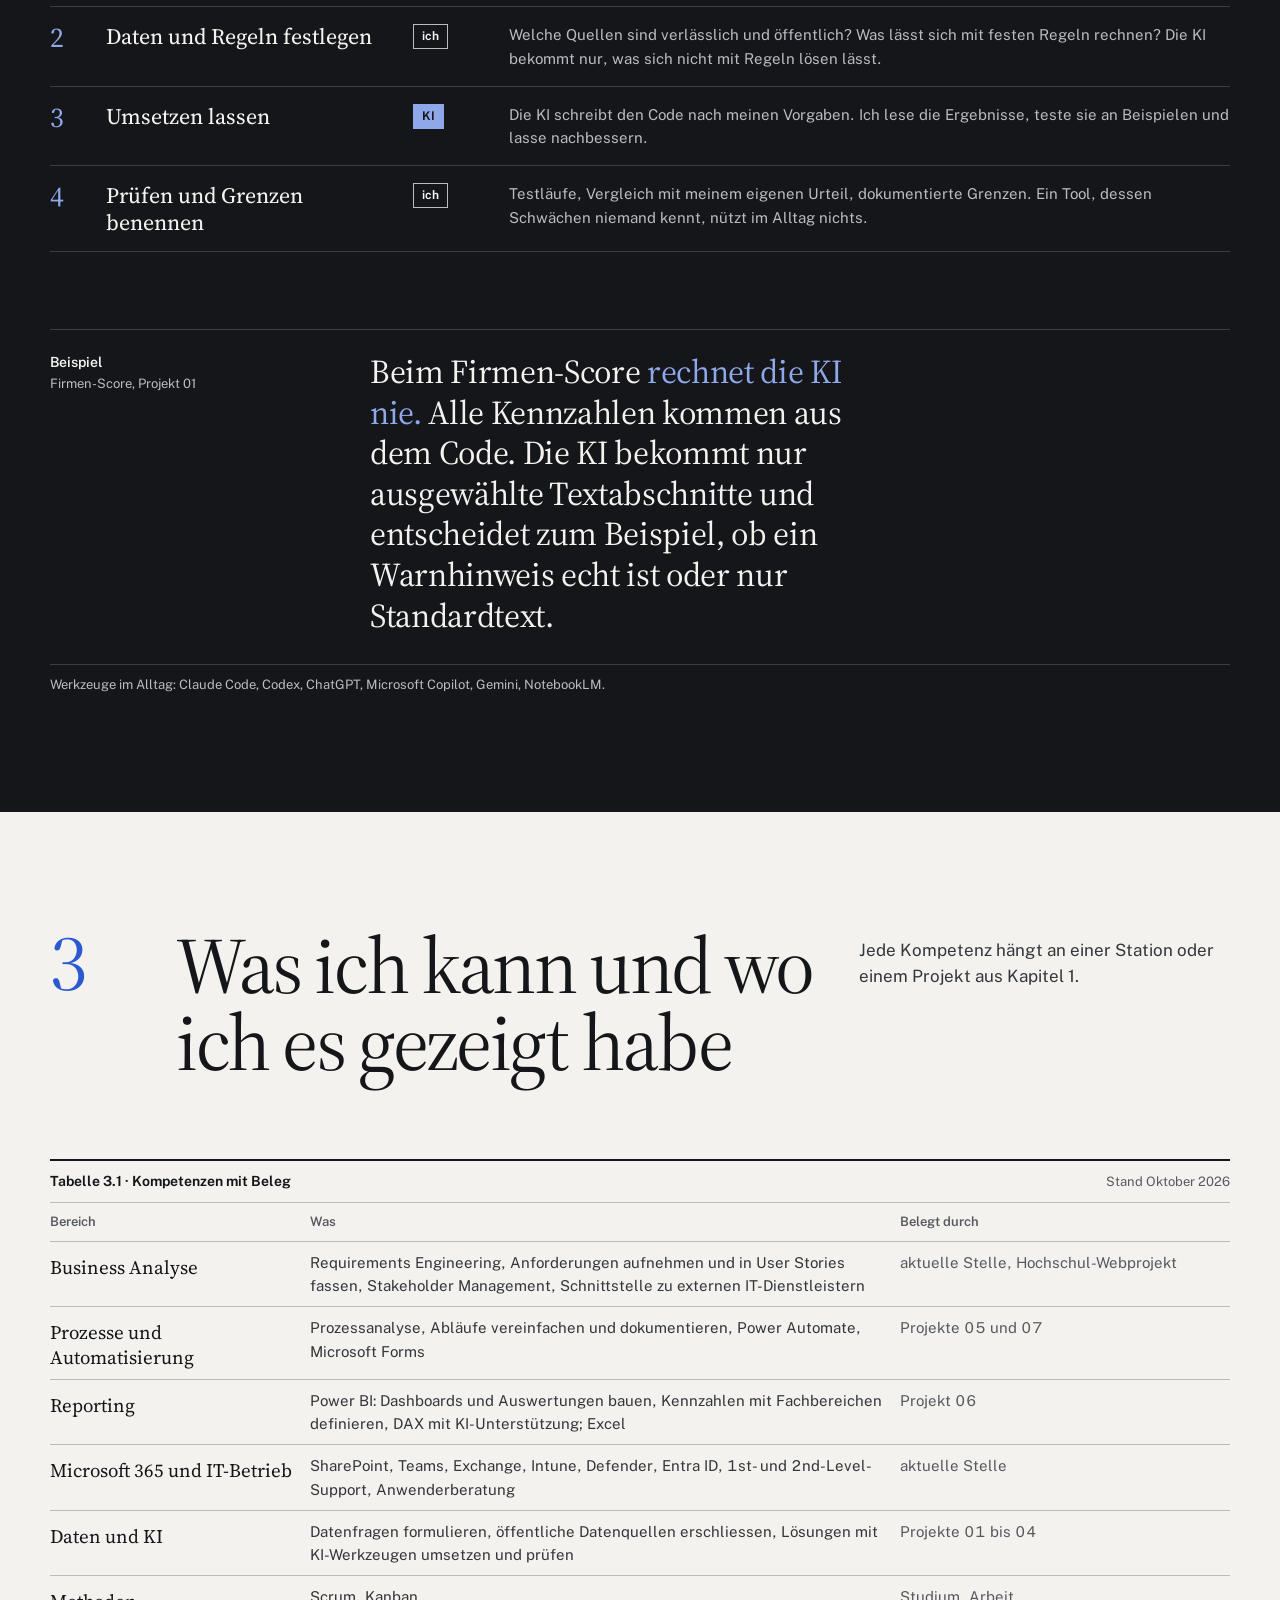
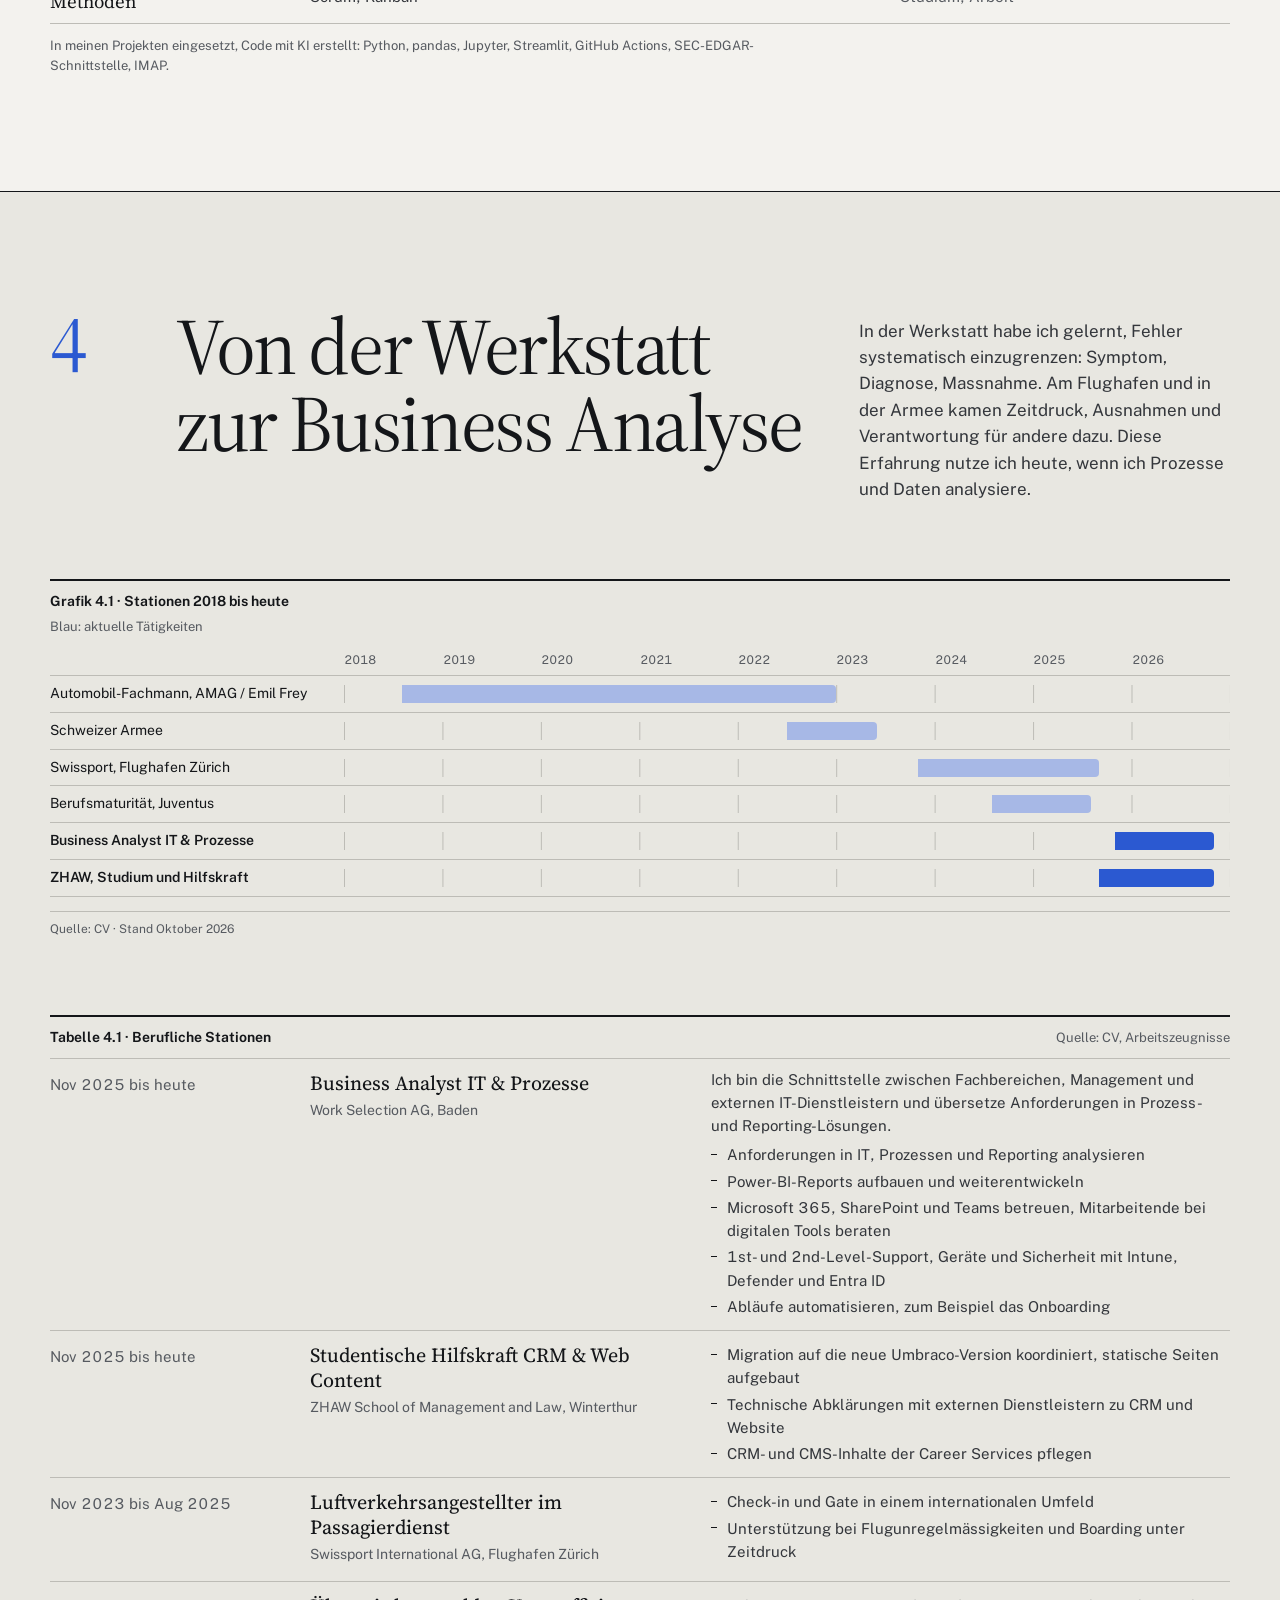
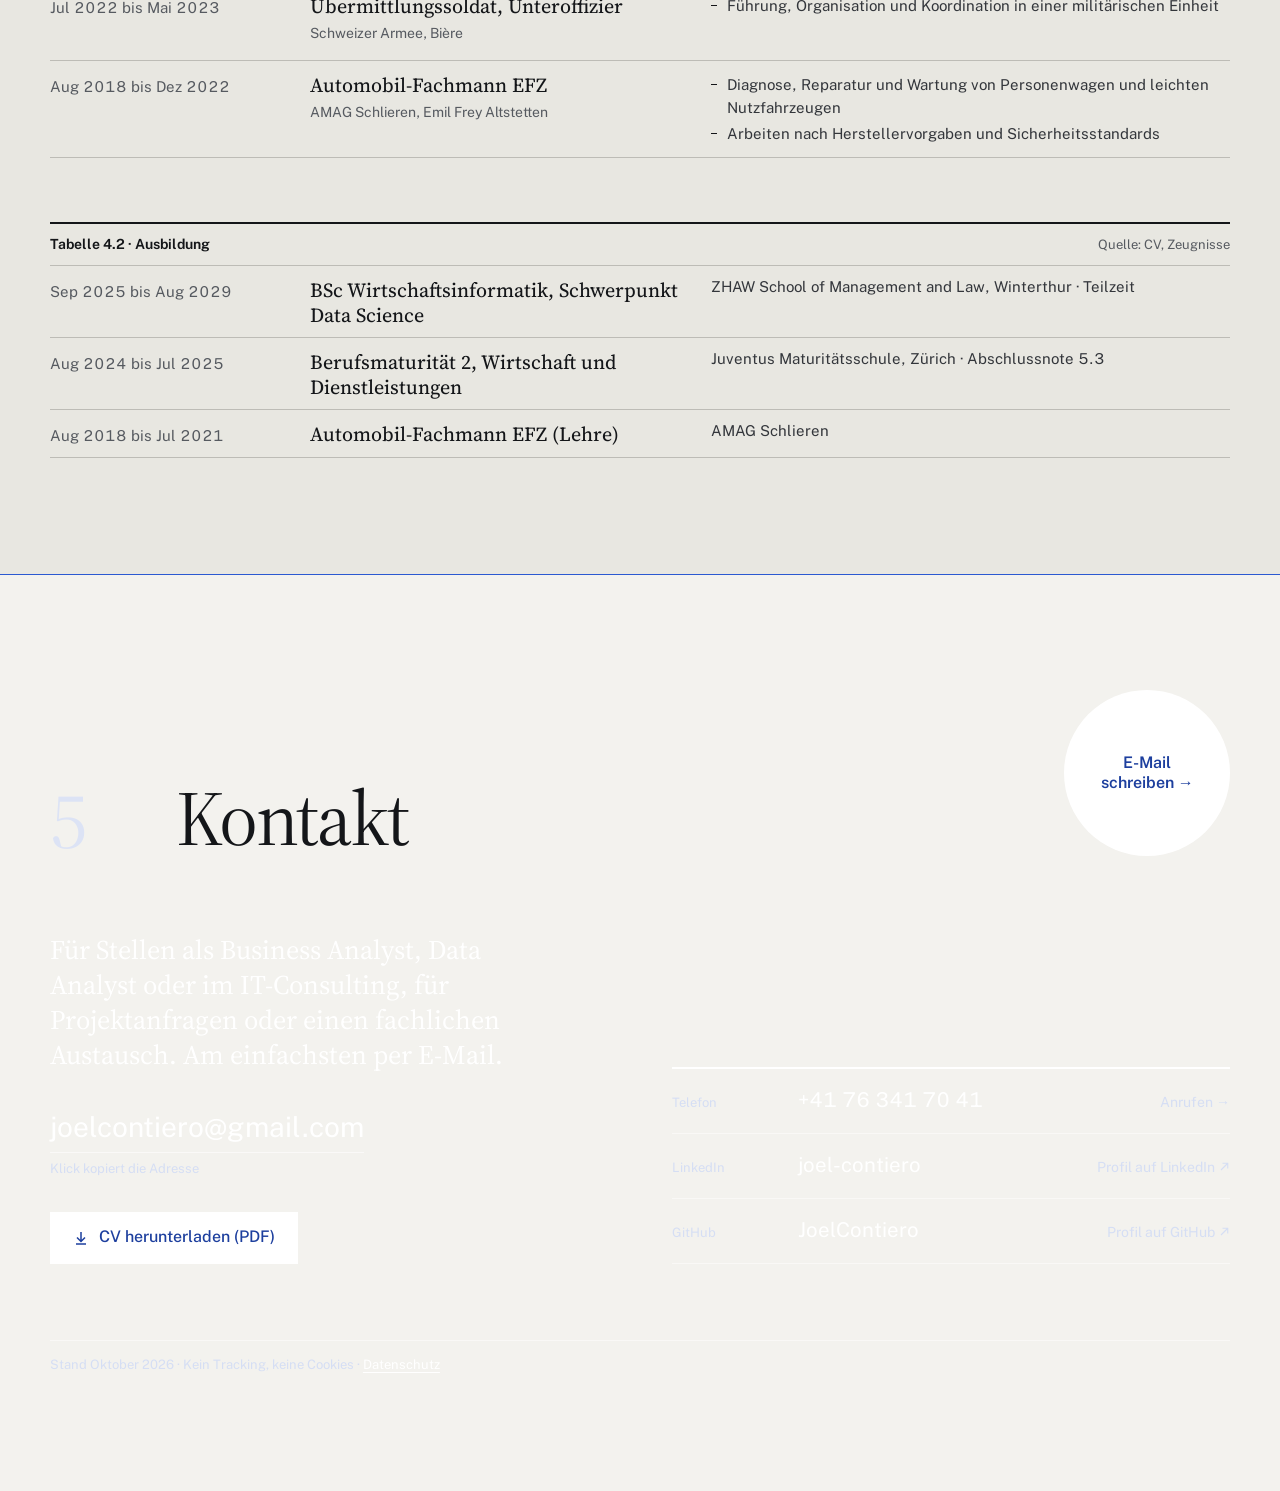
==== commit a6e26fe5: "Neue Website: Bericht 2026 (Statistisches Jahrbuch) Co-Authored-By: Claude Opus 5.5 <noreply@anthrop" ====
--- a/index.html
+++ b/index.html
@@ -1,827 +1,272 @@
-<!DOCTYPE html>
-<html lang="de">
+<!doctype html>
+<html lang="de-CH">
 <head>
-    <meta charset="UTF-8">
-    <meta name="viewport" content="width=device-width, initial-scale=1.0">
-    <title>Joel Contiero — Business Analyst IT &amp; Prozesse · Wirtschaftsinformatik ZHAW</title>
-    <meta name="description" content="Joel Contiero — Business Analyst IT & Prozesse und Wirtschaftsinformatik-Student (ZHAW, Schwerpunkt Data Science). Power BI, Microsoft 365 und Prozessanalyse, mit Hintergrund aus Automobiltechnik, Flughafenbetrieb und militärischer Führung.">
-    <meta name="theme-color" content="#f7f6f2">
-    <link rel="canonical" href="https://joelcontiero.github.io/">
-
-    <!-- Open Graph / Social Preview -->
-    <meta property="og:type" content="profile">
-    <meta property="og:url" content="https://joelcontiero.github.io/">
-    <meta property="og:title" content="Joel Contiero — Business Analyst IT &amp; Prozesse">
-    <meta property="og:description" content="Ich verbinde operative Präzision, Prozessverständnis und Datenkompetenz, um digitale Abläufe messbar einfacher zu machen.">
-    <meta property="og:image" content="https://joelcontiero.github.io/assets/joel_contiero_bw.jpg">
-    <meta property="og:locale" content="de_CH">
-    <meta name="twitter:card" content="summary_large_image">
-
-    <link rel="preconnect" href="https://fonts.googleapis.com">
-    <link rel="preconnect" href="https://fonts.gstatic.com" crossorigin>
-    <link rel="stylesheet" href="styles.css">
-
-    <!-- Strukturierte Daten für Suchmaschinen -->
-    <script type="application/ld+json">
-    {
-        "@context": "https://schema.org",
-        "@type": "Person",
-        "name": "Joel Contiero",
-        "url": "https://joelcontiero.github.io/",
-        "jobTitle": "Business Analyst IT & Prozesse",
-        "worksFor": { "@type": "Organization", "name": "Work Selection AG" },
-        "alumniOf": { "@type": "CollegeOrUniversity", "name": "ZHAW School of Management and Law" },
-        "address": { "@type": "PostalAddress", "addressLocality": "Schlieren", "addressRegion": "ZH", "addressCountry": "CH" },
-        "email": "mailto:joelcontiero@gmail.com",
-        "telephone": "+41763417041",
-        "knowsLanguage": ["de", "en", "fr"],
-        "sameAs": ["https://www.linkedin.com/in/joel-contiero-0549141a2"]
-    }
-    </script>
+<meta charset="utf-8">
+<meta name="viewport" content="width=device-width, initial-scale=1">
+<title>Joel Contiero · Business Analyst IT &amp; Prozesse</title>
+<meta name="description" content="Business Analyst bei der Work Selection AG und Wirtschaftsinformatik-Student an der ZHAW. Projekte zu Daten, Automatisierung und KI. CV als PDF.">
+<link rel="canonical" href="https://joelcontiero.github.io/">
+<meta name="theme-color" content="#F3F2EE">
+<meta property="og:type" content="profile">
+<meta property="og:url" content="https://joelcontiero.github.io/">
+<meta property="og:title" content="Joel Contiero · Business Analyst IT &amp; Prozesse">
+<meta property="og:description" content="Business Analyst bei der Work Selection AG und Wirtschaftsinformatik-Student an der ZHAW. Projekte zu Daten, Automatisierung und KI. CV als PDF.">
+<meta property="og:image" content="https://joelcontiero.github.io/assets/img/og.png">
+<meta property="og:image:width" content="1200">
+<meta property="og:image:height" content="630">
+<meta property="og:locale" content="de_CH">
+<meta name="twitter:card" content="summary_large_image">
+<link rel="icon" href="favicon.svg" type="image/svg+xml">
+<link rel="icon" href="assets/img/favicon-32.png" sizes="32x32" type="image/png">
+<link rel="apple-touch-icon" href="assets/img/apple-touch-icon.png">
+<link rel="preload" href="assets/fonts/source-serif-4.woff2" as="font" type="font/woff2" crossorigin>
+<link rel="preload" href="assets/fonts/public-sans.woff2" as="font" type="font/woff2" crossorigin>
+<link rel="stylesheet" href="assets/css/site.css?v=9891378a">
+<link rel="stylesheet" href="assets/css/tweaks.css?v=9891378a">
+<script type="application/ld+json">{"@context": "https://schema.org", "@type": "Person", "@id": "https://joelcontiero.github.io/#person", "name": "Joel Contiero", "url": "https://joelcontiero.github.io/", "image": "https://joelcontiero.github.io/assets/img/joel-contiero.jpg", "jobTitle": "Business Analyst IT & Prozesse", "worksFor": {"@type": "Organization", "name": "Work Selection AG", "address": {"@type": "PostalAddress", "addressLocality": "Baden", "addressCountry": "CH"}}, "affiliation": {"@type": "CollegeOrUniversity", "name": "ZHAW School of Management and Law", "address": {"@type": "PostalAddress", "addressLocality": "Winterthur", "addressCountry": "CH"}}, "alumniOf": [{"@type": "EducationalOrganization", "name": "Juventus Maturitätsschule Zürich"}], "homeLocation": {"@type": "Place", "address": {"@type": "PostalAddress", "addressLocality": "Schlieren", "addressRegion": "ZH", "addressCountry": "CH"}}, "email": "mailto:joelcontiero@gmail.com", "knowsLanguage": ["de", "en", "fr"], "knowsAbout": ["Business Analyse", "Requirements Engineering", "Prozessanalyse", "Power BI", "Microsoft 365", "Prozessautomatisierung", "Power Automate", "IT-Support", "KI-gestützte Datenanalyse"], "sameAs": ["https://www.linkedin.com/in/joel-contiero-0549141a2", "https://github.com/JoelContiero"], "description": "Business Analyst IT & Prozesse bei der Work Selection AG und Wirtschaftsinformatik-Student (BSc, Schwerpunkt Data Science) an der ZHAW. Setzt Daten- und Automatisierungsprojekte mit KI-Werkzeugen um."}</script>
 </head>
 <body>
-
-<!-- ========== NAVBAR ========== -->
-<div class="mobile-menu" id="mobileMenu" hidden>
-    <a href="#projekte">Arbeiten</a>
-    <a href="#about">Über mich</a>
-    <a href="#experience">Erfahrung</a>
-    <a href="#education">Ausbildung</a>
-    <a href="#skills">Skills</a>
-    <a href="#contact" class="nav-cta">Kontakt</a>
+<a class="skip" href="#inhalt">Zum Inhalt</a>
+
+<header class="runhead">
+  <span class="progress" aria-hidden="true"></span>
+  <div class="wrap">
+    <a class="runhead__title" href="index.html"><strong>Joel Contiero</strong> <span>· Bericht 2026 · Stand Oktober 2026</span></a>
+    <nav class="runhead__nav" aria-label="Kapitel">
+      <ol><li><a href="#projekte"><b>1</b>Projekte</a></li><li><a href="#arbeitsweise"><b>2</b>Arbeitsweise</a></li><li><a href="#kompetenzen"><b>3</b>Kompetenzen</a></li><li><a href="#werdegang"><b>4</b>Werdegang</a></li><li><a href="#kontakt"><b>5</b>Kontakt</a></li></ol>
+      <a class="btn-line" href="assets/docs/Joel_Contiero_CV.pdf" download><svg viewBox="0 0 16 16" fill="none" stroke="currentColor" stroke-width="1.5" aria-hidden="true"><path d="M8 2v9M4 7.5 8 11.5l4-4M3 14h10"/></svg> CV (PDF)</a>
+      <details class="menu"><summary>Inhalt</summary><ol><li><a href="#projekte"><b>1</b>Projekte</a></li><li><a href="#arbeitsweise"><b>2</b>Arbeitsweise</a></li><li><a href="#kompetenzen"><b>3</b>Kompetenzen</a></li><li><a href="#werdegang"><b>4</b>Werdegang</a></li><li><a href="#kontakt"><b>5</b>Kontakt</a></li><li><a href="assets/docs/Joel_Contiero_CV.pdf" download><b>↓</b>CV herunterladen (PDF)</a></li></ol></details>
+    </nav>
+  </div>
+</header>
+
+<main id="inhalt">
+
+<section class="hero" aria-labelledby="name">
+  <div class="wrap">
+    <div class="hero__grid">
+      <div>
+        <h1 class="hero__name" id="name"><span class="ln"><span>Joel</span></span> <span class="ln"><span>Contiero</span></span></h1>
+        <p class="hero__lead">Ich übersetze Fachprobleme in klare Anforderungen und setze daraus mit KI-Werkzeugen funktionierende Daten-Tools um.<sup><a href="#fn1" aria-label="Fussnote 1">1</a></sup></p>
+        <p class="hero__context">Heute arbeite ich als Business Analyst IT &amp; Prozesse. Daneben studiere ich Wirtschaftsinformatik an der ZHAW, Schwerpunkt Data Science.</p>
+        <p class="hero__status">Offen für Stellen als Business Analyst, Data Analyst oder im IT-Consulting.</p>
+        <div class="actions">
+          <a class="btn btn--primary" href="assets/docs/Joel_Contiero_CV.pdf" download><svg viewBox="0 0 16 16" fill="none" stroke="currentColor" stroke-width="1.5" aria-hidden="true"><path d="M8 2v9M4 7.5 8 11.5l4-4M3 14h10"/></svg> CV herunterladen (PDF)</a>
+          <a class="btn" href="mailto:joelcontiero@gmail.com"><svg viewBox="0 0 16 16" fill="none" stroke="currentColor" stroke-width="1.5" aria-hidden="true"><path d="M2 3.5h12v9H2z"/><path d="m2.5 4 5.5 4.5L13.5 4"/></svg> E-Mail schreiben</a>
+        </div>
+      </div>
+      <div class="hero__figure">
+        <figure class="figure__img">
+          <picture>
+            <source srcset="assets/img/joel-contiero.webp" type="image/webp">
+            <img src="assets/img/joel-contiero.jpg" width="1200" height="857" alt="Porträt von Joel Contiero" fetchpriority="high">
+          </picture>
+        </figure>
+        <div class="tbl">
+          <div class="tbl__cap"><strong>Abbildung und Tabelle 1 · Kurzprofil</strong><span>Quelle: CV · Stand Oktober 2026</span></div>
+          <table class="kv">
+            <tbody>
+              <tr><th scope="row">Rolle</th><td>Business Analyst IT &amp; Prozesse</td></tr>
+              <tr><th scope="row">Studium</th><td>BSc Wirtschaftsinformatik, ZHAW, bis 2029</td></tr>
+              <tr><th scope="row">Ort</th><td>Schlieren, Zürich · hybrid</td></tr>
+              <tr><th scope="row">Sprachen</th><td>Deutsch, Englisch C1, Französisch Grundkenntnisse</td></tr>
+              <tr><th scope="row">GitHub</th><td><a class="tlink" href="https://github.com/JoelContiero">github.com/JoelContiero <svg viewBox="0 0 16 16" width="12" height="12" fill="none" stroke="currentColor" stroke-width="1.5" aria-hidden="true" style="display:inline;vertical-align:-1px"><path d="M6 3h7v7M13 3 4 12"/></svg></a></td></tr>
+              <tr><th scope="row">LinkedIn</th><td><a class="tlink" href="https://www.linkedin.com/in/joel-contiero-0549141a2">joel-contiero <svg viewBox="0 0 16 16" width="12" height="12" fill="none" stroke="currentColor" stroke-width="1.5" aria-hidden="true" style="display:inline;vertical-align:-1px"><path d="M6 3h7v7M13 3 4 12"/></svg></a></td></tr>
+            </tbody>
+          </table>
+        </div>
+      </div>
+    </div>
+    <p class="footnote-bar" id="fn1"><span><sup>1</sup> Den Code meiner Projekte schreiben KI-Werkzeuge nach meinen Vorgaben. Fragestellung, Regeln und Prüfung liegen bei mir.</span><span>joelcontiero.github.io</span></p>
+  </div>
+</section>
+
+<section class="chapter" id="projekte" aria-labelledby="h-projekte">
+  <div class="wrap">
+    <div class="opener">
+      <span class="opener__no" aria-hidden="true">1</span>
+      <h2 id="h-projekte">Was ich gebaut und umgesetzt habe</h2>
+      <span></span>
+    </div>
+    <div class="chapter__body">
+      <div class="index">
+        <div class="index__cap"><strong>Tabelle 1.1 · Projektverzeichnis</strong><span>8 Einträge · Stand Oktober 2026</span></div>
+<article class="index__row has-link" id="p01">
+  <span class="index__no">01</span>
+  <div class="index__title"><h3><a href="projekte/firmen-score/">Firmen-Score<span class="index__arrow" aria-hidden="true">→</span></a></h3><p class="index__meta">2026 · Eigenes Projekt · Daten · KI</p></div>
+  <div class="index__text"><p>Bewertet die finanzielle Gesundheit börsennotierter US-Firmen aus ihren öffentlichen SEC-Berichten. Der Code rechnet die Kennzahlen, die KI liest nur die Texte.</p><dl class="index__dl"><div><dt>Warum</dt><dd>Ich wollte die Auswahl von Investitionsmöglichkeiten an der Börse vereinfachen: auf einen Blick sehen, welche Firmen finanziell gesund sind und wo es Warnzeichen gibt, statt Geschäftsberichte einzeln zu lesen.</dd></div><div><dt>Ergebnis</dt><dd>Eine Web-App mit rund 1&#x27;400 bewerteten US-Firmen, täglich aktualisiert. Rückgerechnet seit 2016 stürzten Firmen mit tiefem Score gut zweieinhalbmal so oft ab (47 % gegenüber 18 %).</dd></div></dl></div>
+  <div class="index__fig"><b>rund 1&#x27;400</b><span>US-Firmen, Score 0–100</span></div>
+  <div class="index__go"><a class="index__btn" href="projekte/firmen-score/">Projektseite öffnen →</a><span class="quiet">Code privat</span></div>
+</article>
+<article class="index__row has-link" id="p02">
+  <span class="index__no">02</span>
+  <div class="index__title"><h3><a href="projekte/job-radar/">Job-Radar<span class="index__arrow" aria-hidden="true">→</span></a></h3><p class="index__meta">2026 · Eigenes Projekt · Automatisierung · KI</p></div>
+  <div class="index__text"><p>Sammelt jeden Abend neue Stelleninserate, filtert sie per Code vor, lässt die KI die Passung bewerten und meldet die besten Treffer.</p><dl class="index__dl"><div><dt>Warum</dt><dd>Ich suche gezielt Stellen an der Schnittstelle zwischen IT, Daten und Fachbereich. Täglich kommen viele Inserate, nur wenige passen. Das Vorsortieren wollte ich nicht mehr von Hand machen.</dd></div><div><dt>Ergebnis</dt><dd>Jeden Abend genau eine Nachricht mit den passenden Stellen. Jede Bewertung der KI lässt sich mit meinem eigenen Urteil vergleichen.</dd></div></dl></div>
+  <div class="index__fig"><b>1</b><span>KI-Aufruf pro Inserat</span></div>
+  <div class="index__go"><a class="index__btn" href="projekte/job-radar/">Projektseite öffnen →</a><span class="quiet">Code privat</span></div>
+</article>
+<article class="index__row has-link" id="p03">
+  <span class="index__no">03</span>
+  <div class="index__title"><h3><a href="projekte/mietpreise/">Mietpreise Schweiz<span class="index__arrow" aria-hidden="true">→</span></a></h3><p class="index__meta">2026 · Eigenes Projekt · Open Data</p></div>
+  <div class="index__text"><p>Analyse mit offenen Daten des Bundesamts für Statistik: Mieten im Vergleich zu Löhnen und Teuerung, und nach Kanton.</p><dl class="index__dl"><div><dt>Warum</dt><dd>Steigende Mieten sind in der Schweiz ein Dauerthema, besonders im Raum Zürich. Ich wollte mit offiziellen Zahlen prüfen, was davon stimmt.</dd></div><div><dt>Ergebnis</dt><dd>Mieten 2010–2020 +8,2 %, Reallöhne +8,7 %: Die Löhne hielten Schritt. Zürich liegt beim Niveau auf Rang 2 und beim Anstieg auf Rang 3.</dd></div></dl></div>
+  <div class="index__fig"><b>+8,2 %</b><span>Mieten 2010–2020</span></div>
+  <div class="index__go"><a class="index__btn" href="projekte/mietpreise/">Projektseite öffnen →</a><a href="https://github.com/JoelContiero/mietpreise-schweiz-analyse">Code auf GitHub <svg viewBox="0 0 16 16" width="12" height="12" fill="none" stroke="currentColor" stroke-width="1.5" aria-hidden="true" style="display:inline;vertical-align:-1px"><path d="M6 3h7v7M13 3 4 12"/></svg></a></div>
+</article>
+<article class="index__row" id="p04">
+  <span class="index__no">04</span>
+  <div class="index__title"><h3>Mail-Sortierer</h3><p class="index__meta">2026 · Eigenes Projekt · Automatisierung · KI</p></div>
+  <div class="index__text"><p>Sortiert mein Gmail-Postfach automatisch in Ordner. Ist sich die KI unsicher, bleibt die Mail im Posteingang. Es wird nie etwas gelöscht.</p><dl class="index__dl"><div><dt>Warum</dt><dd>Bei vielen laufenden Bewerbungen gingen Antworten von Arbeitgebern zwischen Newslettern und Stellenalarmen unter.</dd></div><div><dt>Ergebnis</dt><dd>Das Postfach sortiert sich jeden Abend selbst: Eingangsbestätigungen, Absagen und Einladungen in eigene Ordner, Mails mit Handlungsbedarf separat.</dd></div></dl></div>
+  <div class="index__fig"><b>täglich</b><span>automatischer Lauf</span></div>
+  <div class="index__go"><span class="quiet">Code privat</span></div>
+</article>
+<article class="index__row" id="p05">
+  <span class="index__no">05</span>
+  <div class="index__title"><h3>Automatisiertes Onboarding</h3><p class="index__meta">2025–2026 · Arbeitsprojekt · Prozessautomatisierung</p></div>
+  <div class="index__text"><p>Konzept und Umsetzung einer automatisierten Informationsstrecke für neue Temporärmitarbeitende, ergänzt um einen automatischen Feedback-Ablauf.</p><dl class="index__dl"><div><dt>Warum</dt><dd>Wichtige Informationen für neue Mitarbeitende wurden einzeln und von Hand verschickt.</dd></div><div><dt>Ergebnis</dt><dd>Weniger manuelle Arbeit im Team. Neue Mitarbeitende erhalten zuverlässig die richtigen Informationen, und Feedback fliesst systematisch zurück.</dd></div></dl></div>
+  <div class="index__fig"></div>
+  <div class="index__go"><span class="quiet">anonymisiert</span></div>
+</article>
+<article class="index__row" id="p06">
+  <span class="index__no">06</span>
+  <div class="index__title"><h3>Power-BI-Reporting</h3><p class="index__meta">2025–2026 · Arbeitsprojekt · Reporting</p></div>
+  <div class="index__text"><p>Aufbau und Weiterentwicklung von Power-BI-Reports, gemeinsam mit den Fachbereichen.</p><dl class="index__dl"><div><dt>Warum</dt><dd>Kennzahlen waren verstreut und mussten von Hand zusammengetragen werden.</dd></div><div><dt>Ergebnis</dt><dd>Eine gemeinsame, aktuelle Entscheidungsgrundlage für Management und Fachbereiche.</dd></div></dl></div>
+  <div class="index__fig"></div>
+  <div class="index__go"><span class="quiet">anonymisiert</span></div>
+</article>
+<article class="index__row" id="p07">
+  <span class="index__no">07</span>
+  <div class="index__title"><h3>Ablage in Microsoft 365</h3><p class="index__meta">2025–2026 · Arbeitsprojekt · Prozesse</p></div>
+  <div class="index__text"><p>Analyse und Neuordnung der Ablage- und Zusammenarbeitsstruktur, inklusive Begleitung der Umstellung.</p><dl class="index__dl"><div><dt>Warum</dt><dd>Gewachsene Strukturen kosteten Zeit bei der Suche nach Dokumenten.</dd></div><div><dt>Ergebnis</dt><dd>Eine Struktur, die im Alltag genutzt wird, und weniger Suchaufwand.</dd></div></dl></div>
+  <div class="index__fig"></div>
+  <div class="index__go"><span class="quiet">anonymisiert</span></div>
+</article>
+<article class="index__row" id="p08">
+  <span class="index__no">08</span>
+  <div class="index__title"><h3>CMS-Migration</h3><p class="index__meta">2025–2026 · Arbeitsprojekt · Hochschule · Web</p></div>
+  <div class="index__text"><p>Koordination einer Website-Migration mit einem externen Dienstleister und Aufbau der Inhalte im neuen System.</p><dl class="index__dl"><div><dt>Warum</dt><dd>Die bestehende Website lief auf einer veralteten Systemversion.</dd></div><div><dt>Ergebnis</dt><dd>Die Website läuft vollständig auf der neuen Version. Die Umstellung lief abgestimmt zwischen Fachbereich und Dienstleister.</dd></div></dl></div>
+  <div class="index__fig"></div>
+  <div class="index__go"><span class="quiet">anonymisiert</span></div>
+</article>
+        <p class="index__note">Die eigenen Projekte (01 bis 04) sind ausserhalb der Arbeit entstanden und mit KI umgesetzt. Arbeitsprojekte (05 bis 08) sind anonymisiert und nur grob beschrieben.</p>
+      </div>
+      <div class="figs">
+        <figure class="fig">
+  <figcaption><div class="fig__cap"><strong>Grafik 1.1 · Erkennt der Firmen-Score Absturzrisiken?</strong><a href="projekte/firmen-score/">Projekt 01 →</a></div><p class="fig__sub">Je 100 Firmen pro Score-Bereich: so viele Aktien verloren im Jahr danach mehr als 40 % an Wert. Ein Quadrat ist eine Firma. Score 0 = finanziell schwach, 100 = gesund.</p></figcaption>
+  <div class="units" data-anim="units" role="img" aria-label="Score 0–35: 47 von 100; Score 35–50: 38 von 100; Score 50–65: 24 von 100; Score 65–100: 18 von 100"><div class="units__band"><div class="units__grid" aria-hidden="true"><i class=on style="--dx:5px;--dy:-82px;--r:11deg;--d:333ms;--cd:1300ms"></i><i class=on style="--dx:-136px;--dy:-102px;--r:47deg;--d:48ms;--cd:1314ms"></i><i class=on style="--dx:27px;--dy:29px;--r:-76deg;--d:465ms;--cd:1328ms"></i><i class=on style="--dx:99px;--dy:-66px;--r:-81deg;--d:44ms;--cd:1342ms"></i><i class=on style="--dx:62px;--dy:-13px;--r:-73deg;--d:123ms;--cd:1356ms"></i><i class=on style="--dx:-114px;--dy:21px;--r:18deg;--d:30ms;--cd:1370ms"></i><i class=on style="--dx:129px;--dy:-89px;--r:-33deg;--d:322ms;--cd:1384ms"></i><i class=on style="--dx:138px;--dy:-105px;--r:57deg;--d:299ms;--cd:1398ms"></i><i class=on style="--dx:43px;--dy:-108px;--r:-34deg;--d:23ms;--cd:1412ms"></i><i class=on style="--dx:125px;--dy:99px;--r:-56deg;--d:148ms;--cd:1426ms"></i><i class=on style="--dx:54px;--dy:-84px;--r:48deg;--d:60ms;--cd:1440ms"></i><i class=on style="--dx:132px;--dy:-42px;--r:53deg;--d:417ms;--cd:1454ms"></i><i class=on style="--dx:-68px;--dy:-94px;--r:58deg;--d:292ms;--cd:1468ms"></i><i class=on style="--dx:-64px;--dy:-25px;--r:-66deg;--d:280ms;--cd:1482ms"></i><i class=on style="--dx:-128px;--dy:24px;--r:-75deg;--d:316ms;--cd:1496ms"></i><i class=on style="--dx:-55px;--dy:7px;--r:84deg;--d:272ms;--cd:1510ms"></i><i class=on style="--dx:58px;--dy:78px;--r:-10deg;--d:238ms;--cd:1524ms"></i><i class=on style="--dx:139px;--dy:116px;--r:26deg;--d:185ms;--cd:1538ms"></i><i class=on style="--dx:-7px;--dy:-57px;--r:-44deg;--d:357ms;--cd:1552ms"></i><i class=on style="--dx:-36px;--dy:-100px;--r:57deg;--d:153ms;--cd:1566ms"></i><i class=on style="--dx:108px;--dy:6px;--r:-3deg;--d:373ms;--cd:1580ms"></i><i class=on style="--dx:69px;--dy:-47px;--r:65deg;--d:37ms;--cd:1594ms"></i><i class=on style="--dx:-100px;--dy:11px;--r:17deg;--d:84ms;--cd:1608ms"></i><i class=on style="--dx:15px;--dy:-82px;--r:35deg;--d:215ms;--cd:1622ms"></i><i class=on style="--dx:-140px;--dy:51px;--r:-71deg;--d:391ms;--cd:1636ms"></i><i class=on style="--dx:125px;--dy:26px;--r:-10deg;--d:174ms;--cd:1650ms"></i><i class=on style="--dx:19px;--dy:32px;--r:37deg;--d:296ms;--cd:1664ms"></i><i class=on style="--dx:73px;--dy:-103px;--r:-67deg;--d:483ms;--cd:1678ms"></i><i class=on style="--dx:-22px;--dy:1px;--r:88deg;--d:340ms;--cd:1692ms"></i><i class=on style="--dx:-127px;--dy:-105px;--r:89deg;--d:158ms;--cd:1706ms"></i><i class=on style="--dx:135px;--dy:54px;--r:24deg;--d:145ms;--cd:1720ms"></i><i class=on style="--dx:37px;--dy:107px;--r:81deg;--d:177ms;--cd:1734ms"></i><i class=on style="--dx:-149px;--dy:120px;--r:28deg;--d:181ms;--cd:1748ms"></i><i class=on style="--dx:-74px;--dy:36px;--r:-61deg;--d:252ms;--cd:1762ms"></i><i class=on style="--dx:-130px;--dy:-65px;--r:-17deg;--d:66ms;--cd:1776ms"></i><i class=on style="--dx:-34px;--dy:-19px;--r:10deg;--d:469ms;--cd:1790ms"></i><i class=on style="--dx:94px;--dy:-100px;--r:-48deg;--d:229ms;--cd:1804ms"></i><i class=on style="--dx:45px;--dy:20px;--r:-19deg;--d:452ms;--cd:1818ms"></i><i class=on style="--dx:-90px;--dy:89px;--r:20deg;--d:442ms;--cd:1832ms"></i><i class=on style="--dx:121px;--dy:-49px;--r:90deg;--d:212ms;--cd:1846ms"></i><i class=on style="--dx:23px;--dy:54px;--r:7deg;--d:490ms;--cd:1860ms"></i><i class=on style="--dx:-42px;--dy:-82px;--r:-69deg;--d:90ms;--cd:1874ms"></i><i class=on style="--dx:-83px;--dy:-61px;--r:78deg;--d:119ms;--cd:1888ms"></i><i class=on style="--dx:-154px;--dy:4px;--r:60deg;--d:93ms;--cd:1902ms"></i><i class=on style="--dx:-26px;--dy:-48px;--r:-89deg;--d:74ms;--cd:1916ms"></i><i class=on style="--dx:54px;--dy:16px;--r:4deg;--d:312ms;--cd:1930ms"></i><i class=on style="--dx:129px;--dy:-39px;--r:-58deg;--d:353ms;--cd:1944ms"></i><i style="--dx:103px;--dy:38px;--r:77deg;--d:346ms;--cd:1958ms"></i><i style="--dx:-133px;--dy:-4px;--r:84deg;--d:408ms;--cd:1972ms"></i><i style="--dx:126px;--dy:-20px;--r:11deg;--d:204ms;--cd:1986ms"></i><i style="--dx:41px;--dy:-94px;--r:33deg;--d:324ms;--cd:2000ms"></i><i style="--dx:45px;--dy:-105px;--r:-42deg;--d:34ms;--cd:2014ms"></i><i style="--dx:-54px;--dy:-8px;--r:-49deg;--d:56ms;--cd:2028ms"></i><i style="--dx:14px;--dy:33px;--r:-77deg;--d:52ms;--cd:2042ms"></i><i style="--dx:-160px;--dy:25px;--r:-52deg;--d:274ms;--cd:2056ms"></i><i style="--dx:-109px;--dy:-27px;--r:67deg;--d:13ms;--cd:2070ms"></i><i style="--dx:-124px;--dy:103px;--r:-37deg;--d:314ms;--cd:2084ms"></i><i style="--dx:32px;--dy:-82px;--r:72deg;--d:129ms;--cd:2098ms"></i><i style="--dx:17px;--dy:34px;--r:3deg;--d:242ms;--cd:2112ms"></i><i style="--dx:-98px;--dy:-91px;--r:34deg;--d:500ms;--cd:2126ms"></i><i style="--dx:78px;--dy:2px;--r:33deg;--d:159ms;--cd:2140ms"></i><i style="--dx:-117px;--dy:-84px;--r:-64deg;--d:383ms;--cd:2154ms"></i><i style="--dx:15px;--dy:69px;--r:-23deg;--d:245ms;--cd:2168ms"></i><i style="--dx:-78px;--dy:12px;--r:-85deg;--d:105ms;--cd:2182ms"></i><i style="--dx:110px;--dy:-28px;--r:-53deg;--d:353ms;--cd:2196ms"></i><i style="--dx:118px;--dy:114px;--r:-84deg;--d:388ms;--cd:2210ms"></i><i style="--dx:110px;--dy:-44px;--r:74deg;--d:442ms;--cd:2224ms"></i><i style="--dx:-114px;--dy:58px;--r:-24deg;--d:265ms;--cd:2238ms"></i><i style="--dx:27px;--dy:112px;--r:-48deg;--d:182ms;--cd:2252ms"></i><i style="--dx:-46px;--dy:16px;--r:48deg;--d:398ms;--cd:2266ms"></i><i style="--dx:97px;--dy:-36px;--r:72deg;--d:114ms;--cd:2280ms"></i><i style="--dx:153px;--dy:87px;--r:-41deg;--d:412ms;--cd:2294ms"></i><i style="--dx:-38px;--dy:89px;--r:12deg;--d:378ms;--cd:2308ms"></i><i style="--dx:-44px;--dy:-69px;--r:42deg;--d:252ms;--cd:2322ms"></i><i style="--dx:22px;--dy:67px;--r:-83deg;--d:14ms;--cd:2336ms"></i><i style="--dx:-17px;--dy:0px;--r:-24deg;--d:99ms;--cd:2350ms"></i><i style="--dx:149px;--dy:-32px;--r:24deg;--d:413ms;--cd:2364ms"></i><i style="--dx:18px;--dy:-27px;--r:-70deg;--d:112ms;--cd:2378ms"></i><i style="--dx:-108px;--dy:-62px;--r:30deg;--d:100ms;--cd:2392ms"></i><i style="--dx:12px;--dy:-68px;--r:33deg;--d:319ms;--cd:2406ms"></i><i style="--dx:152px;--dy:95px;--r:-90deg;--d:245ms;--cd:2420ms"></i><i style="--dx:16px;--dy:84px;--r:74deg;--d:43ms;--cd:2434ms"></i><i style="--dx:-99px;--dy:112px;--r:9deg;--d:400ms;--cd:2448ms"></i><i style="--dx:-58px;--dy:2px;--r:-45deg;--d:222ms;--cd:2462ms"></i><i style="--dx:10px;--dy:-98px;--r:11deg;--d:237ms;--cd:2476ms"></i><i style="--dx:45px;--dy:70px;--r:-69deg;--d:371ms;--cd:2490ms"></i><i style="--dx:-79px;--dy:-77px;--r:-58deg;--d:14ms;--cd:2504ms"></i><i style="--dx:-83px;--dy:31px;--r:29deg;--d:412ms;--cd:2518ms"></i><i style="--dx:-86px;--dy:36px;--r:62deg;--d:242ms;--cd:2532ms"></i><i style="--dx:19px;--dy:-81px;--r:50deg;--d:280ms;--cd:2546ms"></i><i style="--dx:-93px;--dy:-115px;--r:-87deg;--d:409ms;--cd:2560ms"></i><i style="--dx:-108px;--dy:14px;--r:-55deg;--d:222ms;--cd:2574ms"></i><i style="--dx:-61px;--dy:91px;--r:-36deg;--d:14ms;--cd:2588ms"></i><i style="--dx:-32px;--dy:-66px;--r:-16deg;--d:256ms;--cd:2602ms"></i><i style="--dx:-37px;--dy:75px;--r:60deg;--d:166ms;--cd:2616ms"></i><i style="--dx:-28px;--dy:19px;--r:17deg;--d:427ms;--cd:2630ms"></i><i style="--dx:-93px;--dy:-105px;--r:0deg;--d:459ms;--cd:2644ms"></i><i style="--dx:74px;--dy:49px;--r:59deg;--d:417ms;--cd:2658ms"></i><i style="--dx:104px;--dy:-13px;--r:38deg;--d:66ms;--cd:2672ms"></i><i style="--dx:112px;--dy:-82px;--r:44deg;--d:261ms;--cd:2686ms"></i></div><p class="units__lab"><span>Score 0–35</span><b>47<small> von 100</small></b></p></div><div class="units__band"><div class="units__grid" aria-hidden="true"><i class=on style="--dx:-151px;--dy:103px;--r:22deg;--d:487ms;--cd:1390ms"></i><i class=on style="--dx:-67px;--dy:35px;--r:-89deg;--d:487ms;--cd:1404ms"></i><i class=on style="--dx:-84px;--dy:-76px;--r:-54deg;--d:332ms;--cd:1418ms"></i><i class=on style="--dx:156px;--dy:65px;--r:-60deg;--d:374ms;--cd:1432ms"></i><i class=on style="--dx:-129px;--dy:-37px;--r:84deg;--d:355ms;--cd:1446ms"></i><i class=on style="--dx:111px;--dy:22px;--r:33deg;--d:491ms;--cd:1460ms"></i><i class=on style="--dx:-106px;--dy:106px;--r:53deg;--d:119ms;--cd:1474ms"></i><i class=on style="--dx:-33px;--dy:-72px;--r:-20deg;--d:111ms;--cd:1488ms"></i><i class=on style="--dx:-110px;--dy:9px;--r:25deg;--d:377ms;--cd:1502ms"></i><i class=on style="--dx:-146px;--dy:74px;--r:-74deg;--d:316ms;--cd:1516ms"></i><i class=on style="--dx:6px;--dy:36px;--r:39deg;--d:400ms;--cd:1530ms"></i><i class=on style="--dx:102px;--dy:-69px;--r:87deg;--d:231ms;--cd:1544ms"></i><i class=on style="--dx:71px;--dy:10px;--r:46deg;--d:503ms;--cd:1558ms"></i><i class=on style="--dx:84px;--dy:9px;--r:-27deg;--d:447ms;--cd:1572ms"></i><i class=on style="--dx:107px;--dy:104px;--r:-24deg;--d:562ms;--cd:1586ms"></i><i class=on style="--dx:126px;--dy:108px;--r:-39deg;--d:520ms;--cd:1600ms"></i><i class=on style="--dx:69px;--dy:-85px;--r:16deg;--d:152ms;--cd:1614ms"></i><i class=on style="--dx:40px;--dy:-7px;--r:-10deg;--d:127ms;--cd:1628ms"></i><i class=on style="--dx:-37px;--dy:-11px;--r:-72deg;--d:198ms;--cd:1642ms"></i><i class=on style="--dx:-5px;--dy:80px;--r:-59deg;--d:549ms;--cd:1656ms"></i><i class=on style="--dx:-81px;--dy:120px;--r:74deg;--d:428ms;--cd:1670ms"></i><i class=on style="--dx:27px;--dy:-84px;--r:-26deg;--d:542ms;--cd:1684ms"></i><i class=on style="--dx:-90px;--dy:-1px;--r:-34deg;--d:472ms;--cd:1698ms"></i><i class=on style="--dx:-112px;--dy:-19px;--r:34deg;--d:173ms;--cd:1712ms"></i><i class=on style="--dx:-46px;--dy:-79px;--r:90deg;--d:310ms;--cd:1726ms"></i><i class=on style="--dx:103px;--dy:-17px;--r:-4deg;--d:305ms;--cd:1740ms"></i><i class=on style="--dx:-60px;--dy:-29px;--r:-9deg;--d:137ms;--cd:1754ms"></i><i class=on style="--dx:27px;--dy:-116px;--r:-4deg;--d:373ms;--cd:1768ms"></i><i class=on style="--dx:74px;--dy:-8px;--r:90deg;--d:99ms;--cd:1782ms"></i><i class=on style="--dx:36px;--dy:-36px;--r:42deg;--d:409ms;--cd:1796ms"></i><i class=on style="--dx:-9px;--dy:11px;--r:-74deg;--d:147ms;--cd:1810ms"></i><i class=on style="--dx:-43px;--dy:104px;--r:-64deg;--d:133ms;--cd:1824ms"></i><i class=on style="--dx:-25px;--dy:-51px;--r:-80deg;--d:553ms;--cd:1838ms"></i><i class=on style="--dx:-68px;--dy:-51px;--r:-57deg;--d:509ms;--cd:1852ms"></i><i class=on style="--dx:56px;--dy:97px;--r:83deg;--d:509ms;--cd:1866ms"></i><i class=on style="--dx:-28px;--dy:-17px;--r:-52deg;--d:364ms;--cd:1880ms"></i><i class=on style="--dx:103px;--dy:26px;--r:36deg;--d:448ms;--cd:1894ms"></i><i class=on style="--dx:7px;--dy:-98px;--r:-19deg;--d:119ms;--cd:1908ms"></i><i style="--dx:-67px;--dy:-12px;--r:-72deg;--d:227ms;--cd:1922ms"></i><i style="--dx:-152px;--dy:42px;--r:-68deg;--d:500ms;--cd:1936ms"></i><i style="--dx:-27px;--dy:-99px;--r:65deg;--d:528ms;--cd:1950ms"></i><i style="--dx:-47px;--dy:-103px;--r:-23deg;--d:531ms;--cd:1964ms"></i><i style="--dx:-98px;--dy:-4px;--r:-88deg;--d:263ms;--cd:1978ms"></i><i style="--dx:123px;--dy:-14px;--r:-22deg;--d:408ms;--cd:1992ms"></i><i style="--dx:-94px;--dy:-109px;--r:44deg;--d:453ms;--cd:2006ms"></i><i style="--dx:-38px;--dy:120px;--r:-62deg;--d:586ms;--cd:2020ms"></i><i style="--dx:-78px;--dy:-53px;--r:-78deg;--d:182ms;--cd:2034ms"></i><i style="--dx:-57px;--dy:118px;--r:-11deg;--d:411ms;--cd:2048ms"></i><i style="--dx:-4px;--dy:15px;--r:-38deg;--d:238ms;--cd:2062ms"></i><i style="--dx:68px;--dy:8px;--r:82deg;--d:181ms;--cd:2076ms"></i><i style="--dx:-22px;--dy:-32px;--r:-86deg;--d:218ms;--cd:2090ms"></i><i style="--dx:-142px;--dy:-117px;--r:-86deg;--d:465ms;--cd:2104ms"></i><i style="--dx:98px;--dy:21px;--r:-42deg;--d:353ms;--cd:2118ms"></i><i style="--dx:83px;--dy:-58px;--r:24deg;--d:144ms;--cd:2132ms"></i><i style="--dx:61px;--dy:48px;--r:36deg;--d:369ms;--cd:2146ms"></i><i style="--dx:41px;--dy:9px;--r:-12deg;--d:442ms;--cd:2160ms"></i><i style="--dx:-50px;--dy:-62px;--r:-3deg;--d:191ms;--cd:2174ms"></i><i style="--dx:-89px;--dy:-17px;--r:-2deg;--d:117ms;--cd:2188ms"></i><i style="--dx:-94px;--dy:-117px;--r:-72deg;--d:410ms;--cd:2202ms"></i><i style="--dx:-30px;--dy:-10px;--r:-49deg;--d:118ms;--cd:2216ms"></i><i style="--dx:-117px;--dy:50px;--r:7deg;--d:535ms;--cd:2230ms"></i><i style="--dx:99px;--dy:51px;--r:-18deg;--d:396ms;--cd:2244ms"></i><i style="--dx:-36px;--dy:57px;--r:-15deg;--d:113ms;--cd:2258ms"></i><i style="--dx:75px;--dy:-73px;--r:-50deg;--d:227ms;--cd:2272ms"></i><i style="--dx:68px;--dy:-120px;--r:-23deg;--d:276ms;--cd:2286ms"></i><i style="--dx:8px;--dy:20px;--r:-8deg;--d:215ms;--cd:2300ms"></i><i style="--dx:-143px;--dy:105px;--r:-11deg;--d:201ms;--cd:2314ms"></i><i style="--dx:22px;--dy:-74px;--r:-90deg;--d:261ms;--cd:2328ms"></i><i style="--dx:35px;--dy:-99px;--r:31deg;--d:232ms;--cd:2342ms"></i><i style="--dx:97px;--dy:47px;--r:-39deg;--d:217ms;--cd:2356ms"></i><i style="--dx:98px;--dy:78px;--r:-89deg;--d:136ms;--cd:2370ms"></i><i style="--dx:-25px;--dy:89px;--r:-68deg;--d:163ms;--cd:2384ms"></i><i style="--dx:44px;--dy:30px;--r:-80deg;--d:291ms;--cd:2398ms"></i><i style="--dx:-149px;--dy:-44px;--r:-13deg;--d:412ms;--cd:2412ms"></i><i style="--dx:-41px;--dy:-99px;--r:59deg;--d:580ms;--cd:2426ms"></i><i style="--dx:110px;--dy:98px;--r:-51deg;--d:426ms;--cd:2440ms"></i><i style="--dx:145px;--dy:-21px;--r:-7deg;--d:458ms;--cd:2454ms"></i><i style="--dx:93px;--dy:-82px;--r:-18deg;--d:460ms;--cd:2468ms"></i><i style="--dx:156px;--dy:44px;--r:-53deg;--d:112ms;--cd:2482ms"></i><i style="--dx:102px;--dy:40px;--r:19deg;--d:465ms;--cd:2496ms"></i><i style="--dx:98px;--dy:-85px;--r:44deg;--d:475ms;--cd:2510ms"></i><i style="--dx:98px;--dy:25px;--r:-86deg;--d:513ms;--cd:2524ms"></i><i style="--dx:139px;--dy:84px;--r:84deg;--d:579ms;--cd:2538ms"></i><i style="--dx:-43px;--dy:-99px;--r:-83deg;--d:111ms;--cd:2552ms"></i><i style="--dx:-92px;--dy:43px;--r:2deg;--d:581ms;--cd:2566ms"></i><i style="--dx:-107px;--dy:-24px;--r:25deg;--d:375ms;--cd:2580ms"></i><i style="--dx:-135px;--dy:40px;--r:-86deg;--d:410ms;--cd:2594ms"></i><i style="--dx:112px;--dy:54px;--r:-28deg;--d:340ms;--cd:2608ms"></i><i style="--dx:-25px;--dy:-120px;--r:26deg;--d:498ms;--cd:2622ms"></i><i style="--dx:-125px;--dy:71px;--r:38deg;--d:549ms;--cd:2636ms"></i><i style="--dx:114px;--dy:-97px;--r:78deg;--d:359ms;--cd:2650ms"></i><i style="--dx:-127px;--dy:70px;--r:31deg;--d:219ms;--cd:2664ms"></i><i style="--dx:-122px;--dy:96px;--r:-23deg;--d:210ms;--cd:2678ms"></i><i style="--dx:-55px;--dy:-61px;--r:76deg;--d:589ms;--cd:2692ms"></i><i style="--dx:75px;--dy:6px;--r:7deg;--d:129ms;--cd:2706ms"></i><i style="--dx:85px;--dy:113px;--r:85deg;--d:237ms;--cd:2720ms"></i><i style="--dx:-137px;--dy:37px;--r:71deg;--d:419ms;--cd:2734ms"></i><i style="--dx:-59px;--dy:-101px;--r:63deg;--d:165ms;--cd:2748ms"></i><i style="--dx:9px;--dy:-55px;--r:76deg;--d:470ms;--cd:2762ms"></i><i style="--dx:-5px;--dy:39px;--r:55deg;--d:158ms;--cd:2776ms"></i></div><p class="units__lab"><span>Score 35–50</span><b>38<small> von 100</small></b></p></div><div class="units__band"><div class="units__grid" aria-hidden="true"><i class=on style="--dx:-154px;--dy:3px;--r:-75deg;--d:428ms;--cd:1480ms"></i><i class=on style="--dx:-23px;--dy:52px;--r:-65deg;--d:534ms;--cd:1494ms"></i><i class=on style="--dx:-49px;--dy:52px;--r:35deg;--d:328ms;--cd:1508ms"></i><i class=on style="--dx:104px;--dy:-47px;--r:28deg;--d:418ms;--cd:1522ms"></i><i class=on style="--dx:78px;--dy:76px;--r:-60deg;--d:637ms;--cd:1536ms"></i><i class=on style="--dx:121px;--dy:-69px;--r:-11deg;--d:680ms;--cd:1550ms"></i><i class=on style="--dx:-117px;--dy:119px;--r:31deg;--d:188ms;--cd:1564ms"></i><i class=on style="--dx:-12px;--dy:-3px;--r:-71deg;--d:599ms;--cd:1578ms"></i><i class=on style="--dx:99px;--dy:-5px;--r:-22deg;--d:378ms;--cd:1592ms"></i><i class=on style="--dx:-53px;--dy:114px;--r:-37deg;--d:218ms;--cd:1606ms"></i><i class=on style="--dx:137px;--dy:-97px;--r:-54deg;--d:562ms;--cd:1620ms"></i><i class=on style="--dx:108px;--dy:-53px;--r:2deg;--d:247ms;--cd:1634ms"></i><i class=on style="--dx:148px;--dy:89px;--r:71deg;--d:440ms;--cd:1648ms"></i><i class=on style="--dx:-17px;--dy:107px;--r:-62deg;--d:540ms;--cd:1662ms"></i><i class=on style="--dx:26px;--dy:-61px;--r:37deg;--d:639ms;--cd:1676ms"></i><i class=on style="--dx:88px;--dy:-20px;--r:-84deg;--d:261ms;--cd:1690ms"></i><i class=on style="--dx:-159px;--dy:5px;--r:84deg;--d:410ms;--cd:1704ms"></i><i class=on style="--dx:47px;--dy:-43px;--r:-54deg;--d:393ms;--cd:1718ms"></i><i class=on style="--dx:16px;--dy:-24px;--r:-10deg;--d:241ms;--cd:1732ms"></i><i class=on style="--dx:9px;--dy:-120px;--r:-7deg;--d:564ms;--cd:1746ms"></i><i class=on style="--dx:13px;--dy:94px;--r:11deg;--d:241ms;--cd:1760ms"></i><i class=on style="--dx:-60px;--dy:62px;--r:-87deg;--d:641ms;--cd:1774ms"></i><i class=on style="--dx:-12px;--dy:-56px;--r:5deg;--d:213ms;--cd:1788ms"></i><i class=on style="--dx:41px;--dy:-21px;--r:60deg;--d:219ms;--cd:1802ms"></i><i style="--dx:24px;--dy:116px;--r:19deg;--d:566ms;--cd:1816ms"></i><i style="--dx:-20px;--dy:98px;--r:-78deg;--d:323ms;--cd:1830ms"></i><i style="--dx:-108px;--dy:-107px;--r:79deg;--d:326ms;--cd:1844ms"></i><i style="--dx:-84px;--dy:-57px;--r:-22deg;--d:403ms;--cd:1858ms"></i><i style="--dx:101px;--dy:-40px;--r:-42deg;--d:575ms;--cd:1872ms"></i><i style="--dx:31px;--dy:80px;--r:19deg;--d:632ms;--cd:1886ms"></i><i style="--dx:-146px;--dy:87px;--r:71deg;--d:384ms;--cd:1900ms"></i><i style="--dx:123px;--dy:20px;--r:-38deg;--d:548ms;--cd:1914ms"></i><i style="--dx:-119px;--dy:-108px;--r:15deg;--d:410ms;--cd:1928ms"></i><i style="--dx:154px;--dy:72px;--r:-55deg;--d:509ms;--cd:1942ms"></i><i style="--dx:-14px;--dy:4px;--r:-78deg;--d:646ms;--cd:1956ms"></i><i style="--dx:121px;--dy:-88px;--r:-47deg;--d:421ms;--cd:1970ms"></i><i style="--dx:52px;--dy:-33px;--r:-18deg;--d:332ms;--cd:1984ms"></i><i style="--dx:-30px;--dy:69px;--r:77deg;--d:313ms;--cd:1998ms"></i><i style="--dx:47px;--dy:47px;--r:-29deg;--d:334ms;--cd:2012ms"></i><i style="--dx:87px;--dy:22px;--r:81deg;--d:381ms;--cd:2026ms"></i><i style="--dx:-99px;--dy:-78px;--r:74deg;--d:262ms;--cd:2040ms"></i><i style="--dx:-122px;--dy:-67px;--r:38deg;--d:643ms;--cd:2054ms"></i><i style="--dx:94px;--dy:20px;--r:-34deg;--d:411ms;--cd:2068ms"></i><i style="--dx:10px;--dy:74px;--r:25deg;--d:398ms;--cd:2082ms"></i><i style="--dx:-89px;--dy:20px;--r:-41deg;--d:304ms;--cd:2096ms"></i><i style="--dx:-114px;--dy:-76px;--r:-3deg;--d:464ms;--cd:2110ms"></i><i style="--dx:-114px;--dy:-39px;--r:-29deg;--d:368ms;--cd:2124ms"></i><i style="--dx:-28px;--dy:87px;--r:55deg;--d:283ms;--cd:2138ms"></i><i style="--dx:-150px;--dy:71px;--r:15deg;--d:376ms;--cd:2152ms"></i><i style="--dx:51px;--dy:70px;--r:44deg;--d:287ms;--cd:2166ms"></i><i style="--dx:32px;--dy:-51px;--r:-4deg;--d:565ms;--cd:2180ms"></i><i style="--dx:-129px;--dy:7px;--r:-19deg;--d:474ms;--cd:2194ms"></i><i style="--dx:24px;--dy:-88px;--r:85deg;--d:437ms;--cd:2208ms"></i><i style="--dx:110px;--dy:41px;--r:-35deg;--d:227ms;--cd:2222ms"></i><i style="--dx:-22px;--dy:109px;--r:-27deg;--d:376ms;--cd:2236ms"></i><i style="--dx:44px;--dy:45px;--r:24deg;--d:401ms;--cd:2250ms"></i><i style="--dx:-1px;--dy:97px;--r:-85deg;--d:245ms;--cd:2264ms"></i><i style="--dx:-144px;--dy:-12px;--r:31deg;--d:675ms;--cd:2278ms"></i><i style="--dx:140px;--dy:5px;--r:-90deg;--d:217ms;--cd:2292ms"></i><i style="--dx:40px;--dy:118px;--r:45deg;--d:617ms;--cd:2306ms"></i><i style="--dx:79px;--dy:-6px;--r:-27deg;--d:580ms;--cd:2320ms"></i><i style="--dx:-105px;--dy:-63px;--r:-51deg;--d:257ms;--cd:2334ms"></i><i style="--dx:107px;--dy:54px;--r:-63deg;--d:662ms;--cd:2348ms"></i><i style="--dx:74px;--dy:-99px;--r:51deg;--d:577ms;--cd:2362ms"></i><i style="--dx:-140px;--dy:-120px;--r:-58deg;--d:299ms;--cd:2376ms"></i><i style="--dx:131px;--dy:115px;--r:-81deg;--d:510ms;--cd:2390ms"></i><i style="--dx:-5px;--dy:-88px;--r:70deg;--d:308ms;--cd:2404ms"></i><i style="--dx:110px;--dy:42px;--r:21deg;--d:537ms;--cd:2418ms"></i><i style="--dx:-103px;--dy:-95px;--r:-72deg;--d:333ms;--cd:2432ms"></i><i style="--dx:108px;--dy:29px;--r:-41deg;--d:378ms;--cd:2446ms"></i><i style="--dx:-27px;--dy:-63px;--r:63deg;--d:180ms;--cd:2460ms"></i><i style="--dx:-155px;--dy:17px;--r:-13deg;--d:415ms;--cd:2474ms"></i><i style="--dx:-18px;--dy:-40px;--r:75deg;--d:609ms;--cd:2488ms"></i><i style="--dx:-36px;--dy:1px;--r:44deg;--d:300ms;--cd:2502ms"></i><i style="--dx:120px;--dy:-57px;--r:-83deg;--d:671ms;--cd:2516ms"></i><i style="--dx:50px;--dy:60px;--r:76deg;--d:337ms;--cd:2530ms"></i><i style="--dx:-132px;--dy:-115px;--r:-41deg;--d:435ms;--cd:2544ms"></i><i style="--dx:55px;--dy:-100px;--r:-25deg;--d:296ms;--cd:2558ms"></i><i style="--dx:57px;--dy:116px;--r:4deg;--d:296ms;--cd:2572ms"></i><i style="--dx:92px;--dy:-112px;--r:88deg;--d:353ms;--cd:2586ms"></i><i style="--dx:55px;--dy:-28px;--r:84deg;--d:382ms;--cd:2600ms"></i><i style="--dx:-59px;--dy:-119px;--r:-16deg;--d:558ms;--cd:2614ms"></i><i style="--dx:98px;--dy:-103px;--r:-38deg;--d:433ms;--cd:2628ms"></i><i style="--dx:-58px;--dy:-41px;--r:-41deg;--d:298ms;--cd:2642ms"></i><i style="--dx:78px;--dy:-64px;--r:-23deg;--d:569ms;--cd:2656ms"></i><i style="--dx:-9px;--dy:-93px;--r:69deg;--d:433ms;--cd:2670ms"></i><i style="--dx:152px;--dy:-73px;--r:-33deg;--d:428ms;--cd:2684ms"></i><i style="--dx:53px;--dy:113px;--r:80deg;--d:208ms;--cd:2698ms"></i><i style="--dx:144px;--dy:-83px;--r:10deg;--d:207ms;--cd:2712ms"></i><i style="--dx:-51px;--dy:-114px;--r:62deg;--d:252ms;--cd:2726ms"></i><i style="--dx:52px;--dy:-107px;--r:-75deg;--d:274ms;--cd:2740ms"></i><i style="--dx:41px;--dy:-5px;--r:-10deg;--d:555ms;--cd:2754ms"></i><i style="--dx:-103px;--dy:-100px;--r:-48deg;--d:348ms;--cd:2768ms"></i><i style="--dx:-63px;--dy:-73px;--r:77deg;--d:659ms;--cd:2782ms"></i><i style="--dx:108px;--dy:71px;--r:29deg;--d:196ms;--cd:2796ms"></i><i style="--dx:-1px;--dy:50px;--r:6deg;--d:609ms;--cd:2810ms"></i><i style="--dx:31px;--dy:-36px;--r:23deg;--d:266ms;--cd:2824ms"></i><i style="--dx:-105px;--dy:-120px;--r:-70deg;--d:323ms;--cd:2838ms"></i><i style="--dx:-119px;--dy:-31px;--r:17deg;--d:669ms;--cd:2852ms"></i><i style="--dx:-97px;--dy:23px;--r:-37deg;--d:374ms;--cd:2866ms"></i></div><p class="units__lab"><span>Score 50–65</span><b>24<small> von 100</small></b></p></div><div class="units__band"><div class="units__grid" aria-hidden="true"><i class=on style="--dx:22px;--dy:76px;--r:-11deg;--d:690ms;--cd:1570ms"></i><i class=on style="--dx:61px;--dy:-98px;--r:-78deg;--d:631ms;--cd:1584ms"></i><i class=on style="--dx:82px;--dy:-70px;--r:5deg;--d:547ms;--cd:1598ms"></i><i class=on style="--dx:68px;--dy:-71px;--r:-8deg;--d:456ms;--cd:1612ms"></i><i class=on style="--dx:82px;--dy:-113px;--r:71deg;--d:480ms;--cd:1626ms"></i><i class=on style="--dx:-34px;--dy:87px;--r:70deg;--d:662ms;--cd:1640ms"></i><i class=on style="--dx:47px;--dy:-110px;--r:6deg;--d:287ms;--cd:1654ms"></i><i class=on style="--dx:77px;--dy:-104px;--r:-75deg;--d:401ms;--cd:1668ms"></i><i class=on style="--dx:-61px;--dy:71px;--r:-74deg;--d:730ms;--cd:1682ms"></i><i class=on style="--dx:150px;--dy:-34px;--r:2deg;--d:409ms;--cd:1696ms"></i><i class=on style="--dx:11px;--dy:37px;--r:-79deg;--d:404ms;--cd:1710ms"></i><i class=on style="--dx:2px;--dy:116px;--r:-20deg;--d:422ms;--cd:1724ms"></i><i class=on style="--dx:-159px;--dy:64px;--r:62deg;--d:739ms;--cd:1738ms"></i><i class=on style="--dx:-127px;--dy:-114px;--r:-31deg;--d:324ms;--cd:1752ms"></i><i class=on style="--dx:83px;--dy:63px;--r:29deg;--d:758ms;--cd:1766ms"></i><i class=on style="--dx:37px;--dy:82px;--r:-26deg;--d:737ms;--cd:1780ms"></i><i class=on style="--dx:60px;--dy:88px;--r:36deg;--d:337ms;--cd:1794ms"></i><i class=on style="--dx:94px;--dy:-74px;--r:-88deg;--d:680ms;--cd:1808ms"></i><i style="--dx:-5px;--dy:90px;--r:87deg;--d:665ms;--cd:1822ms"></i><i style="--dx:-83px;--dy:35px;--r:-30deg;--d:437ms;--cd:1836ms"></i><i style="--dx:3px;--dy:-3px;--r:2deg;--d:671ms;--cd:1850ms"></i><i style="--dx:145px;--dy:-100px;--r:41deg;--d:371ms;--cd:1864ms"></i><i style="--dx:40px;--dy:72px;--r:-50deg;--d:396ms;--cd:1878ms"></i><i style="--dx:48px;--dy:-104px;--r:76deg;--d:287ms;--cd:1892ms"></i><i style="--dx:86px;--dy:21px;--r:49deg;--d:436ms;--cd:1906ms"></i><i style="--dx:-78px;--dy:-11px;--r:-64deg;--d:306ms;--cd:1920ms"></i><i style="--dx:-25px;--dy:39px;--r:-69deg;--d:376ms;--cd:1934ms"></i><i style="--dx:-111px;--dy:-13px;--r:37deg;--d:633ms;--cd:1948ms"></i><i style="--dx:68px;--dy:-76px;--r:-31deg;--d:338ms;--cd:1962ms"></i><i style="--dx:53px;--dy:-3px;--r:68deg;--d:726ms;--cd:1976ms"></i><i style="--dx:-40px;--dy:71px;--r:47deg;--d:703ms;--cd:1990ms"></i><i style="--dx:-98px;--dy:79px;--r:-15deg;--d:420ms;--cd:2004ms"></i><i style="--dx:-17px;--dy:25px;--r:-22deg;--d:460ms;--cd:2018ms"></i><i style="--dx:-30px;--dy:68px;--r:-24deg;--d:371ms;--cd:2032ms"></i><i style="--dx:64px;--dy:-57px;--r:-43deg;--d:395ms;--cd:2046ms"></i><i style="--dx:-40px;--dy:-81px;--r:-18deg;--d:722ms;--cd:2060ms"></i><i style="--dx:136px;--dy:-72px;--r:-7deg;--d:303ms;--cd:2074ms"></i><i style="--dx:42px;--dy:-56px;--r:-28deg;--d:529ms;--cd:2088ms"></i><i style="--dx:109px;--dy:-61px;--r:76deg;--d:683ms;--cd:2102ms"></i><i style="--dx:-109px;--dy:47px;--r:28deg;--d:288ms;--cd:2116ms"></i><i style="--dx:-108px;--dy:-119px;--r:31deg;--d:722ms;--cd:2130ms"></i><i style="--dx:-42px;--dy:95px;--r:24deg;--d:738ms;--cd:2144ms"></i><i style="--dx:31px;--dy:-110px;--r:-15deg;--d:389ms;--cd:2158ms"></i><i style="--dx:-99px;--dy:-108px;--r:-42deg;--d:577ms;--cd:2172ms"></i><i style="--dx:138px;--dy:-71px;--r:-71deg;--d:460ms;--cd:2186ms"></i><i style="--dx:102px;--dy:101px;--r:-45deg;--d:499ms;--cd:2200ms"></i><i style="--dx:148px;--dy:-54px;--r:80deg;--d:754ms;--cd:2214ms"></i><i style="--dx:-157px;--dy:-93px;--r:73deg;--d:575ms;--cd:2228ms"></i><i style="--dx:157px;--dy:-31px;--r:-35deg;--d:289ms;--cd:2242ms"></i><i style="--dx:28px;--dy:-33px;--r:-54deg;--d:292ms;--cd:2256ms"></i><i style="--dx:-56px;--dy:-55px;--r:-81deg;--d:576ms;--cd:2270ms"></i><i style="--dx:-56px;--dy:88px;--r:-88deg;--d:689ms;--cd:2284ms"></i><i style="--dx:7px;--dy:-16px;--r:83deg;--d:460ms;--cd:2298ms"></i><i style="--dx:-66px;--dy:38px;--r:-11deg;--d:309ms;--cd:2312ms"></i><i style="--dx:-56px;--dy:-112px;--r:36deg;--d:550ms;--cd:2326ms"></i><i style="--dx:87px;--dy:-104px;--r:14deg;--d:321ms;--cd:2340ms"></i><i style="--dx:42px;--dy:49px;--r:50deg;--d:349ms;--cd:2354ms"></i><i style="--dx:113px;--dy:-97px;--r:77deg;--d:353ms;--cd:2368ms"></i><i style="--dx:43px;--dy:58px;--r:-21deg;--d:479ms;--cd:2382ms"></i><i style="--dx:-15px;--dy:50px;--r:-12deg;--d:483ms;--cd:2396ms"></i><i style="--dx:-134px;--dy:-41px;--r:55deg;--d:722ms;--cd:2410ms"></i><i style="--dx:22px;--dy:-14px;--r:16deg;--d:279ms;--cd:2424ms"></i><i style="--dx:26px;--dy:44px;--r:-40deg;--d:470ms;--cd:2438ms"></i><i style="--dx:47px;--dy:-68px;--r:-89deg;--d:492ms;--cd:2452ms"></i><i style="--dx:-80px;--dy:-12px;--r:-61deg;--d:690ms;--cd:2466ms"></i><i style="--dx:-114px;--dy:-17px;--r:57deg;--d:722ms;--cd:2480ms"></i><i style="--dx:26px;--dy:-3px;--r:-49deg;--d:336ms;--cd:2494ms"></i><i style="--dx:-153px;--dy:-107px;--r:51deg;--d:342ms;--cd:2508ms"></i><i style="--dx:43px;--dy:-98px;--r:56deg;--d:588ms;--cd:2522ms"></i><i style="--dx:29px;--dy:68px;--r:39deg;--d:357ms;--cd:2536ms"></i><i style="--dx:-86px;--dy:-31px;--r:-18deg;--d:352ms;--cd:2550ms"></i><i style="--dx:106px;--dy:-77px;--r:-73deg;--d:325ms;--cd:2564ms"></i><i style="--dx:36px;--dy:5px;--r:-40deg;--d:424ms;--cd:2578ms"></i><i style="--dx:-96px;--dy:94px;--r:-79deg;--d:769ms;--cd:2592ms"></i><i style="--dx:87px;--dy:-40px;--r:-77deg;--d:581ms;--cd:2606ms"></i><i style="--dx:38px;--dy:-98px;--r:68deg;--d:622ms;--cd:2620ms"></i><i style="--dx:-78px;--dy:43px;--r:-34deg;--d:587ms;--cd:2634ms"></i><i style="--dx:47px;--dy:37px;--r:-40deg;--d:694ms;--cd:2648ms"></i><i style="--dx:82px;--dy:-74px;--r:54deg;--d:381ms;--cd:2662ms"></i><i style="--dx:-139px;--dy:-18px;--r:42deg;--d:350ms;--cd:2676ms"></i><i style="--dx:36px;--dy:-29px;--r:-59deg;--d:346ms;--cd:2690ms"></i><i style="--dx:-34px;--dy:65px;--r:-41deg;--d:291ms;--cd:2704ms"></i><i style="--dx:127px;--dy:95px;--r:82deg;--d:289ms;--cd:2718ms"></i><i style="--dx:5px;--dy:-90px;--r:9deg;--d:576ms;--cd:2732ms"></i><i style="--dx:73px;--dy:20px;--r:70deg;--d:668ms;--cd:2746ms"></i><i style="--dx:-4px;--dy:46px;--r:17deg;--d:427ms;--cd:2760ms"></i><i style="--dx:138px;--dy:-57px;--r:18deg;--d:469ms;--cd:2774ms"></i><i style="--dx:28px;--dy:-6px;--r:38deg;--d:494ms;--cd:2788ms"></i><i style="--dx:-69px;--dy:-115px;--r:-90deg;--d:586ms;--cd:2802ms"></i><i style="--dx:90px;--dy:-1px;--r:-30deg;--d:498ms;--cd:2816ms"></i><i style="--dx:156px;--dy:79px;--r:27deg;--d:698ms;--cd:2830ms"></i><i style="--dx:-69px;--dy:87px;--r:31deg;--d:474ms;--cd:2844ms"></i><i style="--dx:-106px;--dy:-103px;--r:-58deg;--d:453ms;--cd:2858ms"></i><i style="--dx:60px;--dy:-27px;--r:-67deg;--d:680ms;--cd:2872ms"></i><i style="--dx:66px;--dy:9px;--r:40deg;--d:606ms;--cd:2886ms"></i><i style="--dx:-140px;--dy:-110px;--r:72deg;--d:336ms;--cd:2900ms"></i><i style="--dx:-118px;--dy:116px;--r:-10deg;--d:668ms;--cd:2914ms"></i><i style="--dx:101px;--dy:-100px;--r:-77deg;--d:655ms;--cd:2928ms"></i><i style="--dx:98px;--dy:109px;--r:6deg;--d:604ms;--cd:2942ms"></i><i style="--dx:-91px;--dy:-114px;--r:-74deg;--d:584ms;--cd:2956ms"></i></div><p class="units__lab"><span>Score 65–100</span><b>18<small> von 100</small></b></p></div></div>
+  <p class="fig__read">Bei tiefem Score (0–35) stürzten 47 von 100 Aktien ab, bei hohem Score (65–100) nur 18. Der Score erkennt also Risiko. Welche Aktie steigt, sagt er nicht voraus.</p>
+  <p class="fig__src">Quelle: Firmen-Score, Kalibrierung über 1'022 US-Firmen, jedes Quartal 2016 bis 2025</p>
+</figure>
+        <figure class="fig">
+  <figcaption><div class="fig__cap"><strong>Grafik 1.2 · Sind die Mieten schneller gestiegen als die Löhne?</strong><a href="projekte/mietpreise/">Projekt 03 →</a></div><p class="fig__sub">Anstieg von 2010 bis 2020 in Prozent, Schweiz</p></figcaption>
+  <div class="bars" style="--bar-label:112px" data-anim="bars"><span class="bars__grid" aria-hidden="true"><i style="left:0%;--g:0"></i><i style="left:25%;--g:1"></i><i style="left:50%;--g:2"></i><i style="left:75%;--g:3"></i><i style="left:100%;--g:4"></i></span><div class="bar is-focus" title="Mieten: 8,2 %" style="--i:0"><span class="bar__lab">Mieten</span><span class="bar__track"><span class="bar__fill" style="--v:82.38%"></span></span><span class="bar__val">8,2 %</span></div><div class="bar" title="Nominallöhne: 7,2 %" style="--i:1"><span class="bar__lab">Nominallöhne</span><span class="bar__track"><span class="bar__fill" style="--v:72.24%"></span></span><span class="bar__val">7,2 %</span></div><div class="bar" title="Reallöhne: 8,7 %" style="--i:2"><span class="bar__lab">Reallöhne</span><span class="bar__track"><span class="bar__fill" style="--v:87.25%"></span></span><span class="bar__val">8,7 %</span></div></div>
+  <p class="fig__read">Die Mieten stiegen leicht schneller als die Nominallöhne. Weil die Teuerung tief war, hielten die Reallöhne Schritt.</p>
+  <p class="fig__src">Quelle: Bundesamt für Statistik, Mietpreisindex und Lohnindex; eigene Berechnung</p>
+</figure>
+      </div>
+    </div>
+  </div>
+</section>
+
+<section class="chapter chapter--dark" id="arbeitsweise" aria-labelledby="h-arbeitsweise">
+  <div class="wrap">
+    <div class="opener">
+      <span class="opener__no" aria-hidden="true">2</span>
+      <h2 id="h-arbeitsweise">So arbeite ich mit KI</h2>
+      <p class="opener__text">Den Code meiner Projekte schreiben KI-Werkzeuge wie Claude Code und Codex nach meinen Vorgaben. Ich lese ihn, teste ihn und entscheide, was gebaut wird. Meine Arbeit liegt vor allem davor und danach: Ich kläre die Frage, lege Datenquellen und Regeln fest, entscheide, was der Code erledigt und was die KI, und prüfe, ob das Ergebnis stimmt.</p>
+    </div>
+    <div class="chapter__body">
+      <div class="work">
+        <div class="tbl__cap tbl__cap--dark"><strong>Tabelle 2.1 · Arbeitsschritte: wer macht was</strong><span>Quelle: eigene Arbeitsweise, Projekte 01–04</span></div>
+        <table class="work__tbl">
+          <thead><tr><th scope="col">Nr.</th><th scope="col">Schritt</th><th scope="col">Wer</th><th scope="col">Was dabei passiert</th></tr></thead>
+          <tbody>
+            <tr><td class="num">1</td><th scope="row">Frage klären</th><td><span class="who">ich</span></td><td>Was soll am Ende entschieden werden, und von wem? Ohne klare Frage wird jedes Tool zu gross.</td></tr>
+            <tr><td class="num">2</td><th scope="row">Daten und Regeln festlegen</th><td><span class="who">ich</span></td><td>Welche Quellen sind verlässlich und öffentlich? Was lässt sich mit festen Regeln rechnen? Die KI bekommt nur, was sich nicht mit Regeln lösen lässt.</td></tr>
+            <tr><td class="num">3</td><th scope="row">Umsetzen lassen</th><td><span class="who who--ki">KI</span></td><td>Die KI schreibt den Code nach meinen Vorgaben. Ich lese die Ergebnisse, teste sie an Beispielen und lasse nachbessern.</td></tr>
+            <tr><td class="num">4</td><th scope="row">Prüfen und Grenzen benennen</th><td><span class="who">ich</span></td><td>Testläufe, Vergleich mit meinem eigenen Urteil, dokumentierte Grenzen. Ein Tool, dessen Schwächen niemand kennt, nützt im Alltag nichts.</td></tr>
+          </tbody>
+        </table>
+      </div>
+      <div class="quote">
+        <p class="quote__label"><strong>Beispiel</strong>Firmen-Score, Projekt 01</p>
+        <blockquote>Beim Firmen-Score <em>rechnet die KI nie.</em> Alle Kennzahlen kommen aus dem Code. Die KI bekommt nur ausgewählte Textabschnitte und entscheidet zum Beispiel, ob ein Warnhinweis echt ist oder nur Standardtext.</blockquote>
+      </div>
+      <p class="tools">Werkzeuge im Alltag: Claude Code, Codex, ChatGPT, Microsoft Copilot, Gemini, NotebookLM.</p>
+    </div>
+  </div>
+</section>
+
+<section class="chapter" id="kompetenzen" aria-labelledby="h-kompetenzen">
+  <div class="wrap">
+    <div class="opener">
+      <span class="opener__no" aria-hidden="true">3</span>
+      <h2 id="h-kompetenzen">Was ich kann und wo ich es gezeigt habe</h2>
+      <p class="opener__text">Jede Kompetenz hängt an einer Station oder einem Projekt aus Kapitel 1.</p>
+    </div>
+    <div class="chapter__body">
+      <div class="tbl__cap"><strong>Tabelle 3.1 · Kompetenzen mit Beleg</strong><span>Stand Oktober 2026</span></div>
+      <table class="comp">
+        <thead><tr><th scope="col">Bereich</th><th scope="col">Was</th><th scope="col">Belegt durch</th></tr></thead>
+        <tbody><tr><td>Business Analyse</td><td>Requirements Engineering, Anforderungen aufnehmen und in User Stories fassen, Stakeholder Management, Schnittstelle zu externen IT-Dienstleistern</td><td>aktuelle Stelle, Hochschul-Webprojekt</td></tr><tr><td>Prozesse und Automatisierung</td><td>Prozessanalyse, Abläufe vereinfachen und dokumentieren, Power Automate, Microsoft Forms</td><td>Projekte 05 und 07</td></tr><tr><td>Reporting</td><td>Power BI: Dashboards und Auswertungen bauen, Kennzahlen mit Fachbereichen definieren, DAX mit KI-Unterstützung; Excel</td><td>Projekt 06</td></tr><tr><td>Microsoft 365 und IT-Betrieb</td><td>SharePoint, Teams, Exchange, Intune, Defender, Entra ID, 1st- und 2nd-Level-Support, Anwenderberatung</td><td>aktuelle Stelle</td></tr><tr><td>Daten und KI</td><td>Datenfragen formulieren, öffentliche Datenquellen erschliessen, Lösungen mit KI-Werkzeugen umsetzen und prüfen</td><td>Projekte 01 bis 04</td></tr><tr><td>Methoden</td><td>Scrum, Kanban</td><td>Studium, Arbeit</td></tr></tbody>
+      </table>
+      <p class="tbl__foot">In meinen Projekten eingesetzt, Code mit KI erstellt: Python, pandas, Jupyter, Streamlit, GitHub Actions, SEC-EDGAR-Schnittstelle, IMAP.</p>
+    </div>
+  </div>
+</section>
+
+<section class="chapter chapter--tint" id="werdegang" aria-labelledby="h-werdegang">
+  <div class="wrap">
+    <div class="opener">
+      <span class="opener__no" aria-hidden="true">4</span>
+      <h2 id="h-werdegang">Von der Werkstatt zur Business Analyse</h2>
+      <p class="opener__text">In der Werkstatt habe ich gelernt, Fehler systematisch einzugrenzen: Symptom, Diagnose, Massnahme. Am Flughafen und in der Armee kamen Zeitdruck, Ausnahmen und Verantwortung für andere dazu. Diese Erfahrung nutze ich heute, wenn ich Prozesse und Daten analysiere.</p>
+    </div>
+    <div class="chapter__body">
+      <figure class="fig">
+        <figcaption><div class="fig__cap"><strong>Grafik 4.1 · Stationen 2018 bis heute</strong></div><p class="fig__sub">Blau: aktuelle Tätigkeiten</p></figcaption>
+        <div class="gantt" style="--years:9" data-anim="bars" role="img" aria-label="Zeitleiste der Stationen 2018 bis 2026">
+  <div class="gantt__axis"><span></span><span class="gantt__ticks"><span><span class="l">2018</span><span class="s">18</span></span><span><span class="l">2019</span><span class="s">19</span></span><span><span class="l">2020</span><span class="s">20</span></span><span><span class="l">2021</span><span class="s">21</span></span><span><span class="l">2022</span><span class="s">22</span></span><span><span class="l">2023</span><span class="s">23</span></span><span><span class="l">2024</span><span class="s">24</span></span><span><span class="l">2025</span><span class="s">25</span></span><span><span class="l">2026</span><span class="s">26</span></span></span></div>
+  <div class="gantt__row"><span class="gantt__label">Automobil-Fachmann, AMAG / Emil Frey</span><span class="gantt__lane"><span class="gantt__bar" style="--s:6.48%;--w:49.07%;--i:0" title="Automobil-Fachmann, AMAG / Emil Frey"></span></span></div><div class="gantt__row"><span class="gantt__label">Schweizer Armee</span><span class="gantt__lane"><span class="gantt__bar" style="--s:50.00%;--w:10.19%;--i:1" title="Schweizer Armee"></span></span></div><div class="gantt__row"><span class="gantt__label">Swissport, Flughafen Zürich</span><span class="gantt__lane"><span class="gantt__bar" style="--s:64.81%;--w:20.37%;--i:2" title="Swissport, Flughafen Zürich"></span></span></div><div class="gantt__row"><span class="gantt__label">Berufsmaturität, Juventus</span><span class="gantt__lane"><span class="gantt__bar" style="--s:73.15%;--w:11.11%;--i:3" title="Berufsmaturität, Juventus"></span></span></div><div class="gantt__row is-now"><span class="gantt__label">Business Analyst IT &amp; Prozesse</span><span class="gantt__lane"><span class="gantt__bar" style="--s:87.04%;--w:11.11%;--i:4" title="Business Analyst IT &amp; Prozesse"></span></span></div><div class="gantt__row is-now"><span class="gantt__label">ZHAW, Studium und Hilfskraft</span><span class="gantt__lane"><span class="gantt__bar" style="--s:85.19%;--w:12.96%;--i:5" title="ZHAW, Studium und Hilfskraft"></span></span></div>
 </div>
-
-<nav id="navbar" aria-label="Hauptnavigation">
-    <a class="nav-logo" href="#hero">Joel Contiero</a>
-    <button class="hamburger" id="hamburger" aria-label="Menü öffnen" aria-expanded="false" aria-controls="mobileMenu">
-        <span></span><span></span><span></span>
-    </button>
-    <ul class="nav-links">
-        <li><a href="#projekte">Arbeiten</a></li>
-        <li><a href="#about">Über mich</a></li>
-        <li><a href="#experience">Erfahrung</a></li>
-        <li><a href="#education">Ausbildung</a></li>
-        <li><a href="#skills">Skills</a></li>
-        <li><a href="#contact" class="nav-cta">Kontakt</a></li>
-    </ul>
-</nav>
-
-<main>
-
-<!-- ========== HERO ========== -->
-<section id="hero">
-    <div class="section-wrap">
-        <div class="hero-grid">
-            <div class="hero-content">
-                <p class="hero-kicker">Business Analyst IT &amp; Prozesse · Wirtschaftsinformatik ZHAW</p>
-
-                <h1 class="hero-title">Joel Contiero</h1>
-
-                <p class="hero-claim">
-                    Ich verbinde operative Präzision, Prozessverständnis und Datenkompetenz,
-                    um digitale Abläufe messbar einfacher zu machen.
-                </p>
-                <p class="hero-subline">
-                    Erfahrung aus Automobiltechnik, Flughafenbetrieb, militärischer Führung
-                    und heutiger IT- und Prozessanalyse.
-                </p>
-
-                <p class="hero-avail">Offen für Junior-Business-Analyst-, Prozess- und Data-Rollen</p>
-
-                <div class="hero-buttons">
-                    <a href="assets/Joel_Contiero_CV.pdf" download class="btn-primary">CV herunterladen (PDF)</a>
-                    <a href="mailto:joelcontiero@gmail.com" class="btn-secondary">Kontakt aufnehmen</a>
-                    <a href="https://www.linkedin.com/in/joel-contiero-0549141a2" target="_blank" rel="noopener noreferrer" class="btn-secondary">LinkedIn</a>
-                </div>
-            </div>
-
-            <figure class="hero-photo">
-                <img src="assets/joel_contiero_bw.jpg" alt="Porträt von Joel Contiero" width="2000" height="1333">
-                <dl class="hero-profile">
-                    <div><dt>Rolle</dt><dd>Business Analyst IT &amp; Prozesse</dd></div>
-                    <div><dt>Fokus</dt><dd>Power BI · M365 · Requirements</dd></div>
-                    <div><dt>Studium</dt><dd>ZHAW Wirtschaftsinformatik</dd></div>
-                    <div><dt>Standort</dt><dd>Zürich · hybrid</dd></div>
-                </dl>
-                <figcaption>Business Analyse, Power BI und M365-Prozesse — aus Schlieren/Zürich</figcaption>
-            </figure>
-        </div>
-    </div>
-</section>
-
-<!-- ========== AUSGEWÄHLTE ARBEITEN ========== -->
-<section id="projekte" class="band">
-    <div class="section-wrap">
-        <div class="section-head">
-            <div class="s-label">Ausgewählte Arbeiten</div>
-            <h2 class="s-title">Woran ich arbeite</h2>
-        </div>
-
-        <!-- Featured Case 1: Onboarding-Automatisierung -->
-        <article class="case-card case-featured">
-            <h3>Automatisiertes Onboarding für Temporärmitarbeitende</h3>
-            <figure class="case-artifact">
-                <svg viewBox="0 0 560 290" xmlns="http://www.w3.org/2000/svg" role="img" aria-label="Prozessdarstellung: automatisierte Onboarding-Strecke über Brevo und Feedback-Workflow mit Microsoft Forms und Power Automate">
-                    <!-- Lane 1: Onboarding-Strecke -->
-                    <text x="0" y="12" font-family="Inter, sans-serif" font-size="9.5" font-weight="700" letter-spacing="1.2" fill="var(--ink-muted)">ONBOARDING-STRECKE</text>
-                    <rect x="0.5" y="26.5" width="104" height="40" rx="6" fill="#ffffff" stroke="var(--line-strong)"/>
-                    <text x="52" y="50" text-anchor="middle" font-family="Inter, sans-serif" font-size="10.5" fill="var(--ink)">Kandidat erfasst</text>
-                    <line x1="105" y1="46.5" x2="119" y2="46.5" stroke="var(--ink-muted)" stroke-width="1.5"/>
-                    <path d="M119 42.5 L126 46.5 L119 50.5 Z" fill="var(--ink-muted)"/>
-                    <rect x="126.5" y="26.5" width="128" height="40" rx="6" fill="#ffffff" stroke="var(--line-strong)"/>
-                    <text x="190" y="44" text-anchor="middle" font-family="Inter, sans-serif" font-size="10.5" fill="var(--ink)">Brevo</text>
-                    <text x="190" y="58" text-anchor="middle" font-family="Inter, sans-serif" font-size="10" fill="var(--ink-soft)">Segmentierung</text>
-                    <line x1="255" y1="46.5" x2="269" y2="46.5" stroke="var(--ink-muted)" stroke-width="1.5"/>
-                    <path d="M269 42.5 L276 46.5 L269 50.5 Z" fill="var(--ink-muted)"/>
-                    <rect x="276.5" y="14.5" width="283" height="76" rx="6" fill="#ffffff" stroke="var(--line-strong)"/>
-                    <text x="292" y="34" font-family="Inter, sans-serif" font-size="11" font-weight="700" fill="var(--ink)">Automatischer Versand</text>
-                    <rect x="292" y="44" width="13" height="10" rx="2" fill="none" stroke="var(--steel)" stroke-width="1.3"/>
-                    <path d="M292 45 L298.5 50 L305 45" fill="none" stroke="var(--steel)" stroke-width="1.3"/>
-                    <text x="312" y="53" font-family="Inter, sans-serif" font-size="10" fill="var(--ink-soft)">Zeiterfassung · Ferienbezug · Pensionskasse</text>
-                    <circle cx="298" cy="72" r="6" fill="none" stroke="var(--ink-muted)" stroke-width="1.3"/>
-                    <line x1="298" y1="69" x2="298" y2="72" stroke="var(--ink-muted)" stroke-width="1.3"/>
-                    <line x1="298" y1="72" x2="301" y2="74" stroke="var(--ink-muted)" stroke-width="1.3"/>
-                    <text x="312" y="76" font-family="Inter, sans-serif" font-size="10" fill="var(--ink-muted)">in fest definierten Zeitabständen</text>
-                    <!-- Lane 2: Feedback-Workflow -->
-                    <text x="0" y="128" font-family="Inter, sans-serif" font-size="9.5" font-weight="700" letter-spacing="1.2" fill="var(--ink-muted)">FEEDBACK-WORKFLOW</text>
-                    <rect x="0.5" y="142.5" width="140" height="40" rx="6" fill="#ffffff" stroke="var(--line-strong)"/>
-                    <text x="70" y="160" text-anchor="middle" font-family="Inter, sans-serif" font-size="10.5" fill="var(--ink)">Microsoft Forms</text>
-                    <text x="70" y="174" text-anchor="middle" font-family="Inter, sans-serif" font-size="10" fill="var(--ink-soft)">Bewertung 1–10</text>
-                    <line x1="141" y1="162.5" x2="155" y2="162.5" stroke="var(--ink-muted)" stroke-width="1.5"/>
-                    <path d="M155 158.5 L162 162.5 L155 166.5 Z" fill="var(--ink-muted)"/>
-                    <path d="M196 134 L226 162.5 L196 191 L166 162.5 Z" fill="#ffffff" stroke="var(--accent)" stroke-width="1.5"/>
-                    <text x="196" y="167" text-anchor="middle" font-family="Inter, sans-serif" font-size="10" font-weight="700" fill="var(--ink)">≥ 7/10</text>
-                    <text x="240" y="156" font-family="Inter, sans-serif" font-size="9.5" fill="var(--ink-muted)">ja</text>
-                    <line x1="226" y1="162.5" x2="252" y2="162.5" stroke="var(--ink-muted)" stroke-width="1.5"/>
-                    <path d="M252 158.5 L259 162.5 L252 166.5 Z" fill="var(--ink-muted)"/>
-                    <rect x="259.5" y="142.5" width="186" height="40" rx="6" fill="var(--graphite)"/>
-                    <text x="352" y="160" text-anchor="middle" font-family="Inter, sans-serif" font-size="10.5" fill="#ffffff">Einladung zur Google-Bewertung</text>
-                    <text x="352" y="174" text-anchor="middle" font-family="Inter, sans-serif" font-size="10" fill="rgba(255,255,255,0.7)">der jeweiligen Filiale</text>
-                    <path d="M466 155 L468.4 160.2 L474 160.8 L469.8 164.6 L471 170 L466 167.2 L461 170 L462.2 164.6 L458 160.8 L463.6 160.2 Z" fill="var(--accent)"/>
-                    <text x="202" y="208" font-family="Inter, sans-serif" font-size="9.5" fill="var(--ink-muted)">nein</text>
-                    <line x1="196" y1="191" x2="196" y2="222" stroke="var(--ink-muted)" stroke-width="1.5"/>
-                    <path d="M192 222 L196 229 L200 222 Z" fill="var(--ink-muted)"/>
-                    <rect x="126.5" y="229.5" width="140" height="36" rx="6" fill="#ffffff" stroke="var(--line-strong)"/>
-                    <text x="196" y="251" text-anchor="middle" font-family="Inter, sans-serif" font-size="10.5" fill="var(--ink)">Weiterleitung an HR</text>
-                </svg>
-                <figcaption>Anonymisierte Prozessdarstellung</figcaption>
-            </figure>
-            <div class="case-body">
-                <dl class="case-rows">
-                    <div><dt>Ausgangslage</dt><dd>Wichtige Informationen für neue Temporärmitarbeitende — Zeiterfassung, Ferienbezug, Pensionskasse — wurden von den Personalberatern einzeln und manuell verschickt.</dd></div>
-                    <div><dt>Beitrag</dt><dd>Konzeption und Umsetzung einer automatisierten Onboarding-Strecke mit Brevo: Kandidaten werden segmentiert, damit die richtigen Personen die passenden Informationen erhalten — automatisch verschickt in fest definierten Zeitabständen. Ergänzt durch einen Feedback-Workflow mit Microsoft Forms und Power Automate: Bewertungen ab 7 von 10 lösen automatisch eine Einladung zur Google-Bewertung der jeweiligen Filiale aus, kritisches Feedback geht direkt ans HR.</dd></div>
-                    <div><dt>Ergebnis</dt><dd>Personalberater sparen wiederkehrende manuelle Versandarbeit, Temporärmitarbeitende erhalten zuverlässig die richtigen Informationen zum richtigen Zeitpunkt — und gutes Feedback wird systematisch in öffentliche Bewertungen übersetzt.</dd></div>
-                </dl>
-                <p class="case-tools">Brevo · Microsoft Forms · Power Automate</p>
-            </div>
-        </article>
-
-        <!-- Featured Case 2: Power BI -->
-        <article class="case-card case-featured case-featured--alt">
-            <h3>Power-BI-Reporting für interne Entscheidungsgrundlagen</h3>
-            <figure class="case-artifact">
-                <svg viewBox="0 0 560 330" xmlns="http://www.w3.org/2000/svg" role="img" aria-label="Anonymisierte Darstellung eines Power-BI-Dashboards mit Filterleiste, KPI-Kacheln, Balken- und Liniendiagramm">
-                    <!-- Kopfzeile mit Filtern -->
-                    <text x="0" y="19" font-family="Inter, sans-serif" font-size="12.5" font-weight="700" fill="var(--ink)">Management-Übersicht</text>
-                    <rect x="298.5" y="2.5" width="80" height="22" rx="11" fill="#ffffff" stroke="var(--line-strong)"/>
-                    <text x="338" y="17" text-anchor="middle" font-family="Inter, sans-serif" font-size="10" fill="var(--ink-soft)">Zeitraum ▾</text>
-                    <rect x="386.5" y="2.5" width="70" height="22" rx="11" fill="#ffffff" stroke="var(--line-strong)"/>
-                    <text x="421" y="17" text-anchor="middle" font-family="Inter, sans-serif" font-size="10" fill="var(--ink-soft)">Filiale ▾</text>
-                    <rect x="464.5" y="2.5" width="64" height="22" rx="11" fill="#ffffff" stroke="var(--line-strong)"/>
-                    <text x="496" y="17" text-anchor="middle" font-family="Inter, sans-serif" font-size="10" fill="var(--ink-soft)">Team ▾</text>
-                    <!-- KPI-Kacheln -->
-                    <rect x="0.5" y="38.5" width="176" height="64" rx="6" fill="#ffffff" stroke="var(--line-strong)"/>
-                    <text x="14" y="58" font-family="Inter, sans-serif" font-size="9.5" font-weight="700" letter-spacing="1" fill="var(--ink-muted)">UMSATZ</text>
-                    <rect x="14" y="68" width="84" height="15" rx="3" fill="var(--ink)"/>
-                    <polyline points="120,90 134,80 148,84 164,70" fill="none" stroke="var(--steel)" stroke-width="2"/>
-                    <rect x="192.5" y="38.5" width="176" height="64" rx="6" fill="#ffffff" stroke="var(--line-strong)"/>
-                    <text x="206" y="58" font-family="Inter, sans-serif" font-size="9.5" font-weight="700" letter-spacing="1" fill="var(--ink-muted)">AUSLASTUNG</text>
-                    <rect x="206" y="68" width="68" height="15" rx="3" fill="var(--ink)"/>
-                    <polyline points="312,76 326,86 340,80 356,90" fill="none" stroke="var(--accent)" stroke-width="2"/>
-                    <rect x="384.5" y="38.5" width="176" height="64" rx="6" fill="#ffffff" stroke="var(--line-strong)"/>
-                    <text x="398" y="58" font-family="Inter, sans-serif" font-size="9.5" font-weight="700" letter-spacing="1" fill="var(--ink-muted)">MARGE</text>
-                    <rect x="398" y="68" width="76" height="15" rx="3" fill="var(--ink)"/>
-                    <polyline points="504,88 518,82 532,84 548,74" fill="none" stroke="var(--steel)" stroke-width="2"/>
-                    <!-- Balkendiagramm -->
-                    <rect x="0.5" y="116.5" width="264" height="213" rx="6" fill="#ffffff" stroke="var(--line-strong)"/>
-                    <text x="16" y="140" font-family="Inter, sans-serif" font-size="11" font-weight="700" fill="var(--ink)">Umsatz pro Monat</text>
-                    <rect x="24" y="232" width="26" height="64" fill="var(--steel)"/>
-                    <rect x="60" y="204" width="26" height="92" fill="var(--steel)"/>
-                    <rect x="96" y="244" width="26" height="52" fill="var(--steel)"/>
-                    <rect x="132" y="186" width="26" height="110" fill="var(--steel)"/>
-                    <rect x="168" y="218" width="26" height="78" fill="var(--steel)"/>
-                    <rect x="204" y="172" width="26" height="124" fill="var(--ink)"/>
-                    <line x1="16" y1="296.5" x2="248" y2="296.5" stroke="var(--line-strong)"/>
-                    <text x="37" y="312" text-anchor="middle" font-family="Inter, sans-serif" font-size="9" fill="var(--ink-muted)">Jan</text>
-                    <text x="73" y="312" text-anchor="middle" font-family="Inter, sans-serif" font-size="9" fill="var(--ink-muted)">Feb</text>
-                    <text x="109" y="312" text-anchor="middle" font-family="Inter, sans-serif" font-size="9" fill="var(--ink-muted)">Mär</text>
-                    <text x="145" y="312" text-anchor="middle" font-family="Inter, sans-serif" font-size="9" fill="var(--ink-muted)">Apr</text>
-                    <text x="181" y="312" text-anchor="middle" font-family="Inter, sans-serif" font-size="9" fill="var(--ink-muted)">Mai</text>
-                    <text x="217" y="312" text-anchor="middle" font-family="Inter, sans-serif" font-size="9" fill="var(--ink-muted)">Jun</text>
-                    <!-- Liniendiagramm -->
-                    <rect x="280.5" y="116.5" width="279" height="213" rx="6" fill="#ffffff" stroke="var(--line-strong)"/>
-                    <text x="296" y="140" font-family="Inter, sans-serif" font-size="11" font-weight="700" fill="var(--ink)">Auslastung</text>
-                    <rect x="442" y="131" width="8" height="8" fill="var(--steel)"/>
-                    <text x="455" y="139" font-family="Inter, sans-serif" font-size="9" fill="var(--ink-soft)">aktuell</text>
-                    <rect x="496" y="131" width="8" height="8" fill="var(--line-strong)"/>
-                    <text x="509" y="139" font-family="Inter, sans-serif" font-size="9" fill="var(--ink-soft)">Vorjahr</text>
-                    <line x1="296" y1="180" x2="544" y2="180" stroke="var(--line)"/>
-                    <line x1="296" y1="230" x2="544" y2="230" stroke="var(--line)"/>
-                    <line x1="296" y1="280" x2="544" y2="280" stroke="var(--line)"/>
-                    <polyline points="296,278 340,268 384,272 428,250 472,256 516,238 544,242" fill="none" stroke="var(--line-strong)" stroke-width="2"/>
-                    <polyline points="296,268 340,248 384,256 428,212 472,220 516,176 544,168" fill="none" stroke="var(--steel)" stroke-width="2.5"/>
-                    <rect x="424" y="208" width="8" height="8" fill="var(--steel)"/>
-                    <rect x="512" y="172" width="8" height="8" fill="var(--steel)"/>
-                    <rect x="540" y="164" width="8" height="8" fill="var(--accent)"/>
-                </svg>
-                <figcaption>Anonymisierte Darstellung</figcaption>
-            </figure>
-            <div class="case-body">
-                <dl class="case-rows">
-                    <div><dt>Ausgangslage</dt><dd>Entscheidungsrelevante Kennzahlen lagen verteilt in Excel-Listen und Einzelsystemen und mussten manuell zusammengetragen werden.</dd></div>
-                    <div><dt>Beitrag</dt><dd>Aufbau und Weiterentwicklung von Power-BI-Reports: Datenmodell, KPI-Definition gemeinsam mit den Fachbereichen und ein Dashboard-Design, das ohne Erklärung verständlich ist.</dd></div>
-                    <div><dt>Ergebnis</dt><dd>Mehrere interne Reports bündeln heute Kennzahlen, die zuvor manuell zusammengetragen wurden — als gemeinsame, stets aktuelle Entscheidungsgrundlage für Management und Fachbereiche.</dd></div>
-                </dl>
-                <p class="case-tools">Power BI · Excel · Microsoft 365</p>
-            </div>
-        </article>
-
-        <div class="case-grid">
-            <article class="case-card case-card--small">
-                <h3>Microsoft-365-Prozessverbesserung für Zusammenarbeit und Ablage</h3>
-                <figure class="case-artifact">
-                    <svg viewBox="0 0 560 120" xmlns="http://www.w3.org/2000/svg" role="img" aria-label="Prozessgrafik: Anfrage, SharePoint-Struktur, Teams-Kanal, Standardprozess">
-                        <rect x="0.5" y="28.5" width="118" height="54" rx="6" fill="#ffffff" stroke="var(--line-strong)"/>
-                        <text x="59" y="60" text-anchor="middle" font-family="Inter, sans-serif" font-size="12" fill="var(--ink)">Anfrage</text>
-                        <line x1="119" y1="55.5" x2="140" y2="55.5" stroke="var(--ink-muted)" stroke-width="1.5"/>
-                        <path d="M140 51 L147 55.5 L140 60 Z" fill="var(--ink-muted)"/>
-                        <rect x="147.5" y="28.5" width="118" height="54" rx="6" fill="#ffffff" stroke="var(--line-strong)"/>
-                        <text x="206" y="52" text-anchor="middle" font-family="Inter, sans-serif" font-size="11" fill="var(--ink)">SharePoint-</text>
-                        <text x="206" y="66" text-anchor="middle" font-family="Inter, sans-serif" font-size="11" fill="var(--ink)">Struktur</text>
-                        <line x1="266" y1="55.5" x2="287" y2="55.5" stroke="var(--ink-muted)" stroke-width="1.5"/>
-                        <path d="M287 51 L294 55.5 L287 60 Z" fill="var(--ink-muted)"/>
-                        <rect x="294.5" y="28.5" width="118" height="54" rx="6" fill="#ffffff" stroke="var(--line-strong)"/>
-                        <text x="353" y="60" text-anchor="middle" font-family="Inter, sans-serif" font-size="11.5" fill="var(--ink)">Teams-Kanal</text>
-                        <line x1="413" y1="55.5" x2="434" y2="55.5" stroke="var(--ink-muted)" stroke-width="1.5"/>
-                        <path d="M434 51 L441 55.5 L434 60 Z" fill="var(--ink-muted)"/>
-                        <rect x="441.5" y="28.5" width="118" height="54" rx="6" fill="var(--graphite)"/>
-                        <text x="500" y="52" text-anchor="middle" font-family="Inter, sans-serif" font-size="11" fill="#ffffff">Standard-</text>
-                        <text x="500" y="66" text-anchor="middle" font-family="Inter, sans-serif" font-size="11" fill="#ffffff">prozess</text>
-                        <rect x="0" y="14" width="8" height="8" fill="var(--accent)"/>
-                    </svg>
-                    <figcaption>Schematische Darstellung</figcaption>
-                </figure>
-                <dl class="case-rows case-rows--stacked">
-                    <div><dt>Ausgangslage</dt><dd>Gewachsene Ablage- und Teamstrukturen in Microsoft 365 führten zu Doppelablagen, Parallelversionen und Suchaufwand.</dd></div>
-                    <div><dt>Beitrag</dt><dd>Analyse der bestehenden Strukturen, Konzeption klarer Ablage- und Zusammenarbeitsregeln in SharePoint und Teams, Begleitung der Mitarbeitenden bei der Umstellung.</dd></div>
-                    <div><dt>Ergebnis</dt><dd>Wiederkehrende manuelle Ablagearbeit ist reduziert — Teams finden Dokumente in einer Struktur, die im Alltag tatsächlich genutzt wird.</dd></div>
-                </dl>
-                <p class="case-tools">SharePoint · Teams · Power Automate</p>
-            </article>
-
-            <article class="case-card case-card--small">
-                <h3>CMS-Migration auf die neue Umbraco-Version an der ZHAW</h3>
-                <figure class="case-artifact">
-                    <svg viewBox="0 0 560 260" xmlns="http://www.w3.org/2000/svg" role="img" aria-label="Anonymisierte Darstellung eines CMS-Admin-Bereichs mit Seitenbaum und Inhaltsbereich">
-                        <rect x="0.5" y="0.5" width="559" height="259" rx="8" fill="#ffffff" stroke="var(--line-strong)"/>
-                        <line x1="0.5" y1="32.5" x2="559.5" y2="32.5" stroke="var(--line-strong)"/>
-                        <rect x="14" y="11" width="10" height="10" fill="var(--accent)"/>
-                        <text x="32" y="21" font-family="Inter, sans-serif" font-size="11" font-weight="700" fill="var(--ink)">CMS · Umbraco</text>
-                        <rect x="330.5" y="8.5" width="110" height="16" rx="8" fill="var(--paper)" stroke="var(--line)"/>
-                        <rect x="452.5" y="7.5" width="92" height="18" rx="9" fill="none" stroke="var(--accent)"/>
-                        <text x="498" y="20" text-anchor="middle" font-family="Inter, sans-serif" font-size="9.5" fill="var(--accent-dark)">neue Version</text>
-                        <line x1="150.5" y1="32.5" x2="150.5" y2="259.5" stroke="var(--line)"/>
-                        <text x="16" y="56" font-family="Inter, sans-serif" font-size="9" font-weight="700" letter-spacing="1.2" fill="var(--ink-muted)">SEITEN</text>
-                        <polyline points="14,72 17,76 23,67" fill="none" stroke="var(--steel)" stroke-width="1.8"/>
-                        <text x="30" y="77" font-family="Inter, sans-serif" font-size="11" fill="var(--ink)">Startseite</text>
-                        <polyline points="14,96 17,100 23,91" fill="none" stroke="var(--steel)" stroke-width="1.8"/>
-                        <text x="30" y="101" font-family="Inter, sans-serif" font-size="11" fill="var(--ink)">Beratung</text>
-                        <polyline points="14,120 17,124 23,115" fill="none" stroke="var(--steel)" stroke-width="1.8"/>
-                        <text x="30" y="125" font-family="Inter, sans-serif" font-size="11" fill="var(--ink)">Workshops</text>
-                        <polyline points="14,144 17,148 23,139" fill="none" stroke="var(--steel)" stroke-width="1.8"/>
-                        <text x="30" y="149" font-family="Inter, sans-serif" font-size="11" fill="var(--ink)">Events</text>
-                        <polyline points="14,168 17,172 23,163" fill="none" stroke="var(--steel)" stroke-width="1.8"/>
-                        <text x="30" y="173" font-family="Inter, sans-serif" font-size="11" fill="var(--ink)">Downloads</text>
-                        <polyline points="14,192 17,196 23,187" fill="none" stroke="var(--steel)" stroke-width="1.8"/>
-                        <text x="30" y="197" font-family="Inter, sans-serif" font-size="11" fill="var(--ink)">Kontakt</text>
-                        <rect x="166" y="48" width="120" height="6" rx="3" fill="var(--line-strong)"/>
-                        <rect x="166" y="66" width="220" height="13" rx="3" fill="var(--ink)"/>
-                        <rect x="166" y="92" width="360" height="7" rx="3.5" fill="var(--line)"/>
-                        <rect x="166" y="108" width="330" height="7" rx="3.5" fill="var(--line)"/>
-                        <rect x="166" y="124" width="300" height="7" rx="3.5" fill="var(--line)"/>
-                        <rect x="166.5" y="144.5" width="170" height="68" rx="4" fill="var(--paper)" stroke="var(--line)"/>
-                        <rect x="352" y="152" width="174" height="7" rx="3.5" fill="var(--line)"/>
-                        <rect x="352" y="168" width="150" height="7" rx="3.5" fill="var(--line)"/>
-                        <rect x="352" y="184" width="162" height="7" rx="3.5" fill="var(--line)"/>
-                        <rect x="166.5" y="226.5" width="112" height="22" rx="5" fill="var(--graphite)"/>
-                        <text x="222" y="241" text-anchor="middle" font-family="Inter, sans-serif" font-size="10" fill="#ffffff">Veröffentlichen</text>
-                    </svg>
-                    <figcaption>Anonymisierte Darstellung</figcaption>
-                </figure>
-                <dl class="case-rows case-rows--stacked">
-                    <div><dt>Ausgangslage</dt><dd>Die Website der Career Services lief auf einer veralteten Umbraco-Version — der Wechsel auf die neue Version stand an, umzusetzen mit einem externen Dienstleister.</dd></div>
-                    <div><dt>Beitrag</dt><dd>Koordination der Migration mit dem externen Dienstleister und Aufbau sämtlicher statischer Seiten im neuen CMS — von der Inhaltsstruktur bis zum fertigen Frontend.</dd></div>
-                    <div><dt>Ergebnis</dt><dd>Alle statischen Seiten stehen vollständig aufgebaut im neuen Umbraco — die Umstellung verlief koordiniert zwischen Fachbereich und Dienstleister.</dd></div>
-                </dl>
-                <p class="case-tools">Umbraco · CMS · Dienstleister-Koordination</p>
-            </article>
-
-            <article class="case-card case-card--small">
-                <h3>Operations-Erfahrung als Basis für strukturierte Prozessarbeit</h3>
-                <figure class="case-artifact">
-                    <svg viewBox="0 0 560 240" xmlns="http://www.w3.org/2000/svg" role="img" aria-label="Checkliste: Lage erfassen und priorisieren, klar kommunizieren, Sonderfall sauber abwickeln, Übergabe dokumentieren">
-                        <rect x="0.5" y="0.5" width="559" height="239" rx="8" fill="#ffffff" stroke="var(--line-strong)"/>
-                        <text x="24" y="40" font-family="Inter, sans-serif" font-size="13" font-weight="700" fill="var(--ink)">Ablauf im Ausnahmefall</text>
-                        <line x1="24" y1="54" x2="536" y2="54" stroke="var(--line)"/>
-                        <rect x="24" y="74" width="18" height="18" fill="none" stroke="var(--ink)" stroke-width="1.5"/>
-                        <polyline points="28,83 32,88 39,77" fill="none" stroke="var(--accent)" stroke-width="2.5"/>
-                        <text x="56" y="88" font-family="Inter, sans-serif" font-size="13" fill="var(--ink-soft)">Lage erfassen und priorisieren</text>
-                        <rect x="24" y="114" width="18" height="18" fill="none" stroke="var(--ink)" stroke-width="1.5"/>
-                        <polyline points="28,123 32,128 39,117" fill="none" stroke="var(--accent)" stroke-width="2.5"/>
-                        <text x="56" y="128" font-family="Inter, sans-serif" font-size="13" fill="var(--ink-soft)">Klar und früh kommunizieren</text>
-                        <rect x="24" y="154" width="18" height="18" fill="none" stroke="var(--ink)" stroke-width="1.5"/>
-                        <polyline points="28,163 32,168 39,157" fill="none" stroke="var(--accent)" stroke-width="2.5"/>
-                        <text x="56" y="168" font-family="Inter, sans-serif" font-size="13" fill="var(--ink-soft)">Sonderfall sauber abwickeln</text>
-                        <rect x="24" y="194" width="18" height="18" fill="none" stroke="var(--ink)" stroke-width="1.5"/>
-                        <text x="56" y="208" font-family="Inter, sans-serif" font-size="13" fill="var(--ink-soft)">Übergabe dokumentieren</text>
-                    </svg>
-                    <figcaption>Arbeitsprinzip aus dem Operations-Alltag</figcaption>
-                </figure>
-                <dl class="case-rows case-rows--stacked">
-                    <div><dt>Ausgangslage</dt><dd>Flughafenbetrieb und militärische Führung: Umgebungen, in denen Ausnahmen der Normalfall sind und Fehler sofort sichtbar werden.</dd></div>
-                    <div><dt>Beitrag</dt><dd>Priorisieren unter Zeitdruck, klare Kommunikation und sauberer Umgang mit Sonderfällen — über Jahre im Echtbetrieb trainiert.</dd></div>
-                    <div><dt>Ergebnis</dt><dd>Diese Arbeitsweise prägt meine Prozessanalyse: realistische Annahmen, durchdachte Ausnahmebehandlung, verständliche Kommunikation.</dd></div>
-                </dl>
-                <p class="case-tools">Swissport · Schweizer Armee</p>
-            </article>
-        </div>
-    </div>
-</section>
-
-<!-- ========== ÜBER MICH ========== -->
-<section id="about">
-    <div class="section-wrap">
-        <div class="section-head">
-            <div class="s-label">Über mich</div>
-            <h2 class="s-title">Vom Echtbetrieb zur Prozessanalyse</h2>
-        </div>
-
-        <div class="about-grid">
-            <div class="about-story">
-                <p>
-                    Ich komme aus Umgebungen, in denen Genauigkeit, Tempo und Verantwortung zählen:
-                    Fahrzeugdiagnose in der Werkstatt, Passagierdienst am Flughafen Zürich und
-                    Führungsverantwortung als Unteroffizier. Heute übertrage ich diese Arbeitsweise
-                    in IT-Prozesse: Requirements Engineering, Power BI und Microsoft-365-Automatisierung.
-                </p>
-                <p>
-                    Aktuell arbeite ich als <strong>Business Analyst IT &amp; Prozesse</strong> bei der
-                    Work Selection AG und unterstütze daneben die Career Services der ZHAW im Bereich
-                    CRM und Web Content — parallel zum Teilzeitstudium Wirtschaftsinformatik mit
-                    Schwerpunkt Data Science.
-                </p>
-                <ul class="about-strengths">
-                    <li>Schnittstelle zwischen Management, Anwendern und IT</li>
-                    <li>Pragmatische Hands-on-Mentalität</li>
-                    <li>Datenmodellierung und Dashboard-Design in Power BI</li>
-                    <li>Konzeption strukturierter digitaler Workflows</li>
-                </ul>
-            </div>
-
-            <div class="about-facts">
-                <h3>Auf einen Blick</h3>
-                <dl class="facts-list">
-                    <div><dt>Standort</dt><dd>Schlieren, Zürich</dd></div>
-                    <div><dt>Rolle</dt><dd>Business Analyst IT &amp; Prozesse, Work Selection AG</dd></div>
-                    <div><dt>Studium</dt><dd>BSc Wirtschaftsinformatik (Data Science), ZHAW, Teilzeit</dd></div>
-                    <div><dt>Sprachen</dt><dd>Deutsch (Muttersprache) · Englisch (C1) · Französisch (Grundkenntnisse)</dd></div>
-                    <div><dt>Tools</dt><dd>Power BI · Microsoft 365 · SharePoint · Power Automate</dd></div>
-                    <div><dt>Offen für</dt><dd>Junior-BA-, Prozess- und Data-Rollen</dd></div>
-                </dl>
-            </div>
-        </div>
-
-        <!-- Stationen als horizontale Journey -->
-        <ol class="journey">
-            <li>
-                <span class="j-year">2018</span>
-                <span class="j-label">Werkstatt</span>
-                <span class="j-sub">AMAG / Emil Frey</span>
-            </li>
-            <li>
-                <span class="j-year">2022</span>
-                <span class="j-label">Militärische Führung</span>
-                <span class="j-sub">Schweizer Armee</span>
-            </li>
-            <li>
-                <span class="j-year">2023</span>
-                <span class="j-label">Flughafenbetrieb</span>
-                <span class="j-sub">Swissport, Flughafen Zürich</span>
-            </li>
-            <li>
-                <span class="j-year">2025</span>
-                <span class="j-label">Business Analyse &amp; Studium</span>
-                <span class="j-sub">Work Selection / ZHAW</span>
-            </li>
-        </ol>
-    </div>
-</section>
-
-<!-- ========== ERFAHRUNG ========== -->
-<section id="experience" class="band">
-    <div class="section-wrap">
-        <div class="section-head">
-            <div class="s-label">Berufliche Erfahrung</div>
-            <h2 class="s-title">Mein Weg</h2>
-        </div>
-
-        <div class="avail-panel">
-            <div><span class="avail-label">Offen für</span> Junior Business Analyst · Prozess-/Data-Analyst · Projektmitarbeit</div>
-            <div><span class="avail-label">Standort</span> Zürich · hybrid möglich</div>
-            <div><span class="avail-label">Kontakt</span> <a href="mailto:joelcontiero@gmail.com">joelcontiero@gmail.com</a></div>
-        </div>
-
-        <div class="timeline">
-            <div class="tl-year">2025</div>
-
-            <!-- Work Selection -->
-            <div class="tl-item">
-                <div class="tl-dot live"></div>
-                <div class="tl-card">
-                    <div class="tl-head">
-                        <div class="tl-title">Business Analyst IT &amp; Prozesse</div>
-                        <span class="tl-period">Nov 2025 – heute</span>
-                    </div>
-                    <div class="tl-company-row">
-                        <span class="tl-logo"><img src="assets/work_selection_logo.svg" alt="Work Selection Logo"></span>
-                        <span class="tl-company">Work Selection AG · Baden AG</span>
-                    </div>
-                    <p class="tl-context">
-                        Als Bindeglied zwischen Fachbereichen, Management und externen IT-Dienstleistern
-                        übersetze ich Anforderungen in konkrete Prozess- und Reporting-Lösungen.
-                    </p>
-                    <ul class="tl-bullets">
-                        <li>Analyse von Anforderungen in IT, Prozess und Reporting</li>
-                        <li>Aufbau und Optimierung von Power-BI-Reports sowie Microsoft 365 / SharePoint / Teams</li>
-                        <li>Automatisierung des Onboardings für Temporärmitarbeitende mit Brevo, Microsoft Forms und Power Automate</li>
-                        <li>Weiterentwicklung interner Abläufe und pragmatische Prozessverbesserungen</li>
-                        <li>Beratung und Unterstützung von Mitarbeitenden bei digitalen Tools und neuen Arbeitsweisen</li>
-                    </ul>
-                </div>
-            </div>
-
-            <!-- ZHAW CRM -->
-            <div class="tl-item">
-                <div class="tl-dot live"></div>
-                <div class="tl-card">
-                    <div class="tl-head">
-                        <div class="tl-title">Studentische Hilfskraft CRM &amp; Web Content</div>
-                        <span class="tl-period">Nov 2025 – heute</span>
-                    </div>
-                    <div class="tl-company-row">
-                        <span class="tl-logo tl-logo--square"><img src="assets/zhaw_logo.svg" alt="ZHAW Logo"></span>
-                        <span class="tl-company">ZHAW School of Management and Law · Winterthur ZH</span>
-                    </div>
-                    <p class="tl-context">
-                        Neben dem Studium unterstütze ich die Career Services bei CRM- und Web-Themen —
-                        von der technischen Abklärung bis zur Umsetzung mit externen Dienstleistern.
-                    </p>
-                    <ul class="tl-bullets">
-                        <li>Koordination der Migration auf die neue Umbraco-Version und Aufbau der statischen Seiten</li>
-                        <li>Technische Abklärungen und Koordination mit externen Dienstleistern bei CRM- und Website-Anpassungen</li>
-                        <li>Pflege und Weiterentwicklung von CRM- und CMS-Inhalten für die Career Services</li>
-                    </ul>
-                </div>
-            </div>
-
-            <div class="tl-year">2023</div>
-
-            <!-- Swissport -->
-            <div class="tl-item">
-                <div class="tl-dot"></div>
-                <div class="tl-card">
-                    <div class="tl-head">
-                        <div class="tl-title">Luftverkehrsangestellter im Passagierdienst</div>
-                        <span class="tl-period">Nov 2023 – Aug 2025</span>
-                    </div>
-                    <div class="tl-company-row">
-                        <span class="tl-logo"><img src="assets/swissport_logo.svg" alt="Swissport Logo"></span>
-                        <span class="tl-company">Swissport International AG · Flughafen Zürich</span>
-                    </div>
-                    <p class="tl-context">
-                        Bei Swissport habe ich gelernt, unter Zeitdruck klar zu kommunizieren, zu priorisieren
-                        und mit Ausnahmen sauber umzugehen. Diese Operations-Erfahrung prägt heute meine
-                        Prozessanalyse und Stakeholder-Kommunikation.
-                    </p>
-                    <ul class="tl-bullets">
-                        <li>Kundenbetreuung im Check-in und Gate-Bereich in einem international geprägten Umfeld</li>
-                        <li>Unterstützung bei Flugunregelmässigkeiten und Boardingprozessen unter Zeitdruck</li>
-                    </ul>
-                </div>
-            </div>
-
-            <div class="tl-year">2022</div>
-
-            <!-- Armee -->
-            <div class="tl-item">
-                <div class="tl-dot"></div>
-                <div class="tl-card">
-                    <div class="tl-head">
-                        <div class="tl-title">Übermittlungssoldat / Unteroffizier</div>
-                        <span class="tl-period">Jul 2022 – Mai 2023</span>
-                    </div>
-                    <div class="tl-company-row">
-                        <span class="tl-logo tl-logo--army"><img src="assets/army_logo.png" alt="Schweizer Armee Logo"></span>
-                        <span class="tl-company">Schweizer Armee · Bière VD</span>
-                    </div>
-                    <p class="tl-context">
-                        Als Unteroffizier habe ich früh Verantwortung für Menschen und Material übernommen —
-                        Führung heisst hier: planen, klar kommunizieren und unter Druck strukturiert bleiben.
-                    </p>
-                    <ul class="tl-bullets">
-                        <li>Führung, Organisation und Koordination innerhalb einer militärischen Einheit</li>
-                    </ul>
-                </div>
-            </div>
-
-            <div class="tl-year">2018</div>
-
-            <!-- AMAG / Emil Frey -->
-            <div class="tl-item">
-                <div class="tl-dot"></div>
-                <div class="tl-card">
-                    <div class="tl-head">
-                        <div class="tl-title">Automobil-Fachmann EFZ</div>
-                        <span class="tl-period">Aug 2018 – Dez 2022</span>
-                    </div>
-                    <div class="tl-company-row">
-                        <span class="tl-logo tl-logo--amag"><img src="assets/amag_logo.svg" alt="AMAG Logo"></span>
-                        <span class="tl-logo"><img src="assets/emil_frey_logo.svg" alt="Emil Frey Logo"></span>
-                        <span class="tl-company">AMAG Schlieren ZH / Emil Frey AG · Altstetten ZH</span>
-                    </div>
-                    <p class="tl-context">
-                        In der Werkstatt zählt systematische Fehlersuche: Symptom, Diagnose, Massnahme.
-                        Dieselbe Denkweise nutze ich heute bei der Analyse von Prozessen und Daten.
-                    </p>
-                    <ul class="tl-bullets">
-                        <li>Diagnose, Reparatur und Wartung von Personenwagen und leichten Nutzfahrzeugen</li>
-                        <li>Präzises Arbeiten nach Herstellervorgaben und Sicherheitsstandards</li>
-                    </ul>
-                </div>
-            </div>
-        </div>
-    </div>
-</section>
-
-<!-- ========== AUSBILDUNG ========== -->
-<section id="education">
-    <div class="section-wrap">
-        <div class="section-head">
-            <div class="s-label">Ausbildung</div>
-            <h2 class="s-title">Bildungsweg</h2>
-        </div>
-
-        <div class="timeline">
-            <div class="tl-item">
-                <div class="tl-dot live"></div>
-                <div class="tl-card">
-                    <div class="tl-head">
-                        <div class="tl-title">BSc Wirtschaftsinformatik · Schwerpunkt Data Science</div>
-                        <span class="tl-period">Sep 2025 – Aug 2029</span>
-                    </div>
-                    <div class="tl-company-row">
-                        <span class="tl-logo tl-logo--square"><img src="assets/zhaw_logo.svg" alt="ZHAW Logo"></span>
-                        <span class="tl-company">ZHAW School of Management and Law · Winterthur ZH</span>
-                    </div>
-                    <ul class="tl-bullets">
-                        <li>Teilzeitstudium mit Fokus auf IT-Management, digitale Transformation und Business Analytics</li>
-                        <li>Schwerpunkt Data Science: Machine Learning, Datenmodellierung, statistische Analyse</li>
-                    </ul>
-                </div>
-            </div>
-
-            <div class="tl-item">
-                <div class="tl-dot"></div>
-                <div class="tl-card">
-                    <div class="tl-head">
-                        <div class="tl-title">Berufsmaturität 2 · Wirtschaft &amp; Dienstleistungen</div>
-                        <span class="tl-period">Aug 2024 – Jul 2025</span>
-                    </div>
-                    <div class="tl-company-row">
-                        <span class="tl-logo"><img src="assets/juventus_logo.svg" alt="Juventus Schulen Logo"></span>
-                        <span class="tl-company">Juventus Maturitätsschule · Zürich</span>
-                    </div>
-                    <ul class="tl-bullets">
-                        <li>Abschlussnote <strong>5.3</strong></li>
-                    </ul>
-                </div>
-            </div>
-
-            <div class="tl-item">
-                <div class="tl-dot"></div>
-                <div class="tl-card">
-                    <div class="tl-head">
-                        <div class="tl-title">Automobil-Fachmann EFZ (Lehre)</div>
-                        <span class="tl-period">Aug 2018 – Jul 2021</span>
-                    </div>
-                    <div class="tl-company-row">
-                        <span class="tl-logo tl-logo--amag"><img src="assets/amag_logo.svg" alt="AMAG Logo"></span>
-                        <span class="tl-company">AMAG Schlieren · Kanton Zürich</span>
-                    </div>
-                </div>
-            </div>
-        </div>
-    </div>
-</section>
-
-<!-- ========== SKILLS (KOMPETENZMATRIX) ========== -->
-<section id="skills" class="band">
-    <div class="section-wrap">
-        <div class="section-head">
-            <div class="s-label">Kenntnisse</div>
-            <h2 class="s-title">Kompetenzmatrix</h2>
-        </div>
-
-        <div class="matrix-wrap">
-            <table class="skills-matrix">
-                <thead>
-                    <tr>
-                        <th scope="col">Kompetenz</th>
-                        <th scope="col">Anwendung</th>
-                        <th scope="col">Kontext</th>
-                    </tr>
-                </thead>
-                <tbody>
-                    <tr class="core">
-                        <td data-label="Kompetenz">Business Analyse &amp; Requirements</td>
-                        <td data-label="Anwendung">Anforderungen aufnehmen, strukturieren und in User Stories übersetzen</td>
-                        <td data-label="Kontext">Schnittstelle Fachbereich ↔ IT</td>
-                    </tr>
-                    <tr class="core">
-                        <td data-label="Kompetenz">Power BI</td>
-                        <td data-label="Anwendung">Datenmodellierung, DAX, KPI-Definition, Dashboard-Design</td>
-                        <td data-label="Kontext">Interne Reports &amp; Entscheidungsgrundlagen</td>
-                    </tr>
-                    <tr>
-                        <td data-label="Kompetenz">Microsoft 365</td>
-                        <td data-label="Anwendung">SharePoint, Teams, Exchange, OneDrive — Strukturen &amp; Zusammenarbeit</td>
-                        <td data-label="Kontext">Ablage &amp; interne Prozesse</td>
-                    </tr>
-                    <tr>
-                        <td data-label="Kompetenz">Automatisierung &amp; Workflows</td>
-                        <td data-label="Anwendung">Power Automate, Microsoft Forms, Brevo — automatisierte Abläufe und E-Mail-Strecken</td>
-                        <td data-label="Kontext">Onboarding &amp; interne Prozesse</td>
-                    </tr>
-                    <tr>
-                        <td data-label="Kompetenz">Prozessoptimierung</td>
-                        <td data-label="Anwendung">Abläufe analysieren, vereinfachen und dokumentieren</td>
-                        <td data-label="Kontext">Operations &amp; Verwaltung</td>
-                    </tr>
-                    <tr>
-                        <td data-label="Kompetenz">CRM &amp; CMS</td>
-                        <td data-label="Anwendung">Administration, Content-Pflege, Umbraco-Migration, Koordination externer Dienstleister</td>
-                        <td data-label="Kontext">ZHAW Career Services</td>
-                    </tr>
-                    <tr>
-                        <td data-label="Kompetenz">Datenanalyse &amp; Data Science</td>
-                        <td data-label="Anwendung">Statistische Analyse, Datenmodellierung, Machine-Learning-Grundlagen</td>
-                        <td data-label="Kontext">ZHAW-Schwerpunkt Data Science</td>
-                    </tr>
-                    <tr>
-                        <td data-label="Kompetenz">KI-Werkzeuge</td>
-                        <td data-label="Anwendung">ChatGPT, Claude Code, Microsoft Copilot — Prototyping, Dokumentation, Analyse</td>
-                        <td data-label="Kontext">Tägliche Arbeitspraxis, klare Leitplanken</td>
-                    </tr>
-                    <tr>
-                        <td data-label="Kompetenz">Führung &amp; Kommunikation</td>
-                        <td data-label="Anwendung">Priorisieren unter Zeitdruck, klare Übergaben, Verantwortung übernehmen</td>
-                        <td data-label="Kontext">Armee &amp; Flughafenbetrieb</td>
-                    </tr>
-                </tbody>
-            </table>
-        </div>
-
-        <p class="skills-methods">Methoden &amp; Arbeitsweise: Scrum · Kanban · Stakeholder Management · Hands-on-Mentalität</p>
-    </div>
-</section>
-
-<!-- ========== KI IN MEINER ARBEITSWEISE ========== -->
-<section id="ai">
-    <div class="section-wrap">
-        <div class="section-head">
-            <div class="s-label">Arbeitsweise</div>
-            <h2 class="s-title">KI in meiner Arbeitsweise</h2>
-        </div>
-
-        <div class="ai-grid">
-            <div class="ai-intro">
-                <p>
-                    KI ist bei mir Werkzeug, nicht Selbstzweck. Ich setze sie dort ein, wo sie
-                    Analyse- und Prozessarbeit konkret beschleunigt — mit klaren Leitplanken.
-                </p>
-                <p class="ai-tools-line">
-                    Im Einsatz: ChatGPT, Claude Code und Microsoft Copilot — ergänzt durch
-                    Gemini und NotebookLM für Recherche und Dokumentenanalyse.
-                </p>
-            </div>
-
-            <ul class="ai-usecases">
-                <li>Anforderungen strukturieren und aus Meetings in klare User Stories übersetzen</li>
-                <li>Power-BI-, Excel- und DAX-Ideen schneller prototypisieren</li>
-                <li>Dokumente zusammenfassen, prüfen und für Stakeholder verständlich machen</li>
-                <li>Automatisierungsideen testen, bevor sie produktiv umgesetzt werden</li>
-                <li class="ai-guardrail">Datenschutz, Quellenprüfung und menschliche Kontrolle als feste Leitplanken</li>
-            </ul>
-        </div>
-    </div>
-</section>
-
-<!-- ========== ARBEITSPRINZIPIEN ========== -->
-<section id="prinzipien" class="band-dark">
-    <div class="section-wrap">
-        <div class="section-head">
-            <div class="s-label">Arbeitsprinzipien</div>
-            <h2 class="s-title">Drei Grundsätze</h2>
-        </div>
-
-        <ol class="principles">
-            <li>
-                <span class="p-num">01</span>
-                <p>Erst den Prozess verstehen, dann digitalisieren.</p>
-            </li>
-            <li>
-                <span class="p-num">02</span>
-                <p>Tools sind nur gut, wenn sie im Alltag genutzt werden.</p>
-            </li>
-            <li>
-                <span class="p-num">03</span>
-                <p>Daten müssen Entscheidungen einfacher machen.</p>
-            </li>
-        </ol>
-    </div>
-</section>
-
-<!-- ========== KONTAKT ========== -->
-<section id="contact" class="band">
-    <div class="section-wrap">
-        <div class="section-head">
-            <div class="s-label">Kontakt</div>
-            <h2 class="s-title">In Verbindung treten</h2>
-        </div>
-
-        <div class="contact-layout">
-            <p class="contact-info-text">
-                Ich freue mich über Stellenangebote, Projektanfragen oder einen fachlichen Austausch
-                zu Business Analyse, Daten und Prozessen. Am schnellsten erreichen Sie mich per E-Mail.
-            </p>
-
-            <div class="contact-cv-row">
-                <a href="assets/Joel_Contiero_CV.pdf" download class="btn-primary">CV herunterladen (PDF)</a>
-            </div>
-
-            <div class="contact-methods">
-                <a href="mailto:joelcontiero@gmail.com" class="contact-method-card">
-                    <span class="contact-icon" aria-hidden="true">
-                        <svg xmlns="http://www.w3.org/2000/svg" width="22" height="22" viewBox="0 0 24 24" fill="none" stroke="currentColor" stroke-width="1.8" stroke-linecap="round" stroke-linejoin="round"><rect width="20" height="16" x="2" y="4" rx="2"/><path d="m22 7-8.97 5.7a1.94 1.94 0 0 1-2.06 0L2 7"/></svg>
-                    </span>
-                    <span class="contact-details">
-                        <span class="contact-label">E-Mail</span>
-                        <span class="contact-value">joelcontiero@gmail.com</span>
-                    </span>
-                </a>
-                <a href="tel:+41763417041" class="contact-method-card">
-                    <span class="contact-icon" aria-hidden="true">
-                        <svg xmlns="http://www.w3.org/2000/svg" width="22" height="22" viewBox="0 0 24 24" fill="none" stroke="currentColor" stroke-width="1.8" stroke-linecap="round" stroke-linejoin="round"><path d="M22 16.92v3a2 2 0 0 1-2.18 2 19.79 19.79 0 0 1-8.63-3.07 19.5 19.5 0 0 1-6-6 19.79 19.79 0 0 1-3.07-8.67A2 2 0 0 1 4.11 2h3a2 2 0 0 1 2 1.72 12.84 12.84 0 0 0 .7 2.81 2 2 0 0 1-.45 2.11L8.09 9.91a16 16 0 0 0 6 6l1.27-1.27a2 2 0 0 1 2.11-.45 12.84 12.84 0 0 0 2.81.7A2 2 0 0 1 22 16.92z"/></svg>
-                    </span>
-                    <span class="contact-details">
-                        <span class="contact-label">Telefon</span>
-                        <span class="contact-value">+41 76 341 70 41</span>
-                    </span>
-                </a>
-                <a href="https://www.linkedin.com/in/joel-contiero-0549141a2" target="_blank" rel="noopener noreferrer" class="contact-method-card">
-                    <span class="contact-icon" aria-hidden="true">
-                        <svg xmlns="http://www.w3.org/2000/svg" width="22" height="22" viewBox="0 0 24 24" fill="none" stroke="currentColor" stroke-width="1.8" stroke-linecap="round" stroke-linejoin="round"><path d="M16 8a6 6 0 0 1 6 6v7h-4v-7a2 2 0 0 0-2-2 2 2 0 0 0-2 2v7h-4V8h4v2.5"/><rect width="4" height="12" x="2" y="9"/><circle cx="4" cy="4" r="2"/></svg>
-                    </span>
-                    <span class="contact-details">
-                        <span class="contact-label">LinkedIn</span>
-                        <span class="contact-value">joel-contiero</span>
-                    </span>
-                </a>
-            </div>
-        </div>
-    </div>
+        <p class="fig__src">Quelle: CV · Stand Oktober 2026</p>
+      </figure>
+      <div class="tbl" style="margin-top:clamp(48px,6vw,80px)">
+        <div class="tbl__cap"><strong>Tabelle 4.1 · Berufliche Stationen</strong><span>Quelle: CV, Arbeitszeugnisse</span></div>
+        <table class="cv-table"><tbody><tr class="cv-row"><th scope="row" class="num">Nov 2025 bis heute</th><td><h3>Business Analyst IT &amp; Prozesse</h3><p class="org">Work Selection AG, Baden</p></td><td><p>Ich bin die Schnittstelle zwischen Fachbereichen, Management und externen IT-Dienstleistern und übersetze Anforderungen in Prozess- und Reporting-Lösungen.</p><ul><li>Anforderungen in IT, Prozessen und Reporting analysieren</li><li>Power-BI-Reports aufbauen und weiterentwickeln</li><li>Microsoft 365, SharePoint und Teams betreuen, Mitarbeitende bei digitalen Tools beraten</li><li>1st- und 2nd-Level-Support, Geräte und Sicherheit mit Intune, Defender und Entra ID</li><li>Abläufe automatisieren, zum Beispiel das Onboarding</li></ul></td></tr><tr class="cv-row"><th scope="row" class="num">Nov 2025 bis heute</th><td><h3>Studentische Hilfskraft CRM &amp; Web Content</h3><p class="org">ZHAW School of Management and Law, Winterthur</p></td><td><ul><li>Migration auf die neue Umbraco-Version koordiniert, statische Seiten aufgebaut</li><li>Technische Abklärungen mit externen Dienstleistern zu CRM und Website</li><li>CRM- und CMS-Inhalte der Career Services pflegen</li></ul></td></tr><tr class="cv-row"><th scope="row" class="num">Nov 2023 bis Aug 2025</th><td><h3>Luftverkehrsangestellter im Passagierdienst</h3><p class="org">Swissport International AG, Flughafen Zürich</p></td><td><ul><li>Check-in und Gate in einem internationalen Umfeld</li><li>Unterstützung bei Flugunregelmässigkeiten und Boarding unter Zeitdruck</li></ul></td></tr><tr class="cv-row"><th scope="row" class="num">Jul 2022 bis Mai 2023</th><td><h3>Übermittlungssoldat, Unteroffizier</h3><p class="org">Schweizer Armee, Bière</p></td><td><ul><li>Führung, Organisation und Koordination in einer militärischen Einheit</li></ul></td></tr><tr class="cv-row"><th scope="row" class="num">Aug 2018 bis Dez 2022</th><td><h3>Automobil-Fachmann EFZ</h3><p class="org">AMAG Schlieren, Emil Frey Altstetten</p></td><td><ul><li>Diagnose, Reparatur und Wartung von Personenwagen und leichten Nutzfahrzeugen</li><li>Arbeiten nach Herstellervorgaben und Sicherheitsstandards</li></ul></td></tr></tbody></table>
+      </div>
+      <div class="tbl" style="margin-top:clamp(40px,5vw,64px)">
+        <div class="tbl__cap"><strong>Tabelle 4.2 · Ausbildung</strong><span>Quelle: CV, Zeugnisse</span></div>
+        <table class="cv-table"><tbody><tr class="cv-row"><th scope="row" class="num">Sep 2025 bis Aug 2029</th><td><h3>BSc Wirtschaftsinformatik, Schwerpunkt Data Science</h3></td><td><p>ZHAW School of Management and Law, Winterthur · Teilzeit</p></td></tr><tr class="cv-row"><th scope="row" class="num">Aug 2024 bis Jul 2025</th><td><h3>Berufsmaturität 2, Wirtschaft und Dienstleistungen</h3></td><td><p>Juventus Maturitätsschule, Zürich · Abschlussnote 5.3</p></td></tr><tr class="cv-row"><th scope="row" class="num">Aug 2018 bis Jul 2021</th><td><h3>Automobil-Fachmann EFZ (Lehre)</h3></td><td><p>AMAG Schlieren</p></td></tr></tbody></table>
+      </div>
+    </div>
+  </div>
+</section>
+
+<section class="chapter chapter--blue" id="kontakt" aria-labelledby="h-kontakt" data-fill>
+  <span class="fill-ink" aria-hidden="true"></span>
+  <div class="wrap">
+    <div class="opener">
+      <span class="opener__no" aria-hidden="true">5</span>
+      <h2 id="h-kontakt">Kontakt</h2>
+      <a class="magnet" href="mailto:joelcontiero@gmail.com"><span>E-Mail<br>schreiben →</span></a>
+    </div>
+    <div class="chapter__body contact-grid">
+      <div>
+        <p class="lead-serif">Für Stellen als Business Analyst, Data Analyst oder im IT-Consulting, für Projektanfragen oder einen fachlichen Austausch. Am einfachsten per E-Mail.</p>
+        <p class="copy-wrap"><button class="copy" type="button" data-copy="joelcontiero@gmail.com" aria-describedby="copy-hint">joelcontiero@gmail.com<span class="stamp" aria-hidden="true">KOPIERT</span></button><span class="copy-hint" id="copy-hint">Klick kopiert die Adresse</span><span class="sr-only" role="status" aria-live="polite"></span></p>
+        <div class="actions" style="margin-top:32px"><a class="btn btn--white" href="assets/docs/Joel_Contiero_CV.pdf" download><svg viewBox="0 0 16 16" fill="none" stroke="currentColor" stroke-width="1.5" aria-hidden="true"><path d="M8 2v9M4 7.5 8 11.5l4-4M3 14h10"/></svg> CV herunterladen (PDF)</a></div>
+      </div>
+      <nav class="channels" aria-label="Kontaktwege">
+        <a href="tel:+41763417041"><span class="k">Telefon</span><span class="v">+41 76 341 70 41</span><span class="a">Anrufen →</span></a>
+        <a href="https://www.linkedin.com/in/joel-contiero-0549141a2"><span class="k">LinkedIn</span><span class="v">joel-contiero</span><span class="a">Profil auf LinkedIn <svg viewBox="0 0 16 16" width="12" height="12" fill="none" stroke="currentColor" stroke-width="1.5" aria-hidden="true" style="display:inline;vertical-align:-1px"><path d="M6 3h7v7M13 3 4 12"/></svg></span></a>
+        <a href="https://github.com/JoelContiero"><span class="k">GitHub</span><span class="v">JoelContiero</span><span class="a">Profil auf GitHub <svg viewBox="0 0 16 16" width="12" height="12" fill="none" stroke="currentColor" stroke-width="1.5" aria-hidden="true" style="display:inline;vertical-align:-1px"><path d="M6 3h7v7M13 3 4 12"/></svg></span></a>
+      </nav>
+    </div>
+    <p class="colophon">Stand Oktober 2026 · Kein Tracking, keine Cookies · <a href="datenschutz/">Datenschutz</a></p>
+  </div>
 </section>
 
 </main>
-
-<!-- ========== FOOTER ========== -->
-<footer>
-    <div class="footer-text">
-        Gestaltet und umgesetzt von <span>Joel Contiero</span> · Zürich · 2026
-    </div>
-</footer>
-
-<script src="script.js" defer></script>
-
+<script src="assets/js/main.js?v=9891378a" defer></script>
 </body>
 </html>
--- a/assets/css/site.css
+++ b/assets/css/site.css
@@ -0,0 +1,707 @@
+/* Joel Contiero · Bericht 2026
+   Welt: Statistisches Jahrbuch. Zwei Farben (Tinte + Statistik-Blau), Haarlinien,
+   nummerierte Tabellen und Grafiken mit Quelle. */
+
+@font-face {
+  font-family: "Source Serif 4";
+  src: url("../fonts/source-serif-4.woff2") format("woff2-variations");
+  font-weight: 200 900;
+  font-style: normal;
+  font-display: swap;
+}
+@font-face {
+  font-family: "Public Sans";
+  src: url("../fonts/public-sans.woff2") format("woff2-variations");
+  font-weight: 100 900;
+  font-style: normal;
+  font-display: swap;
+}
+@font-face {
+  font-family: "Public Sans";
+  src: url("../fonts/public-sans-italic.woff2") format("woff2-variations");
+  font-weight: 100 900;
+  font-style: italic;
+  font-display: swap;
+}
+
+:root {
+  /* Farben */
+  --paper: #F3F2EE;
+  --paper-2: #E8E7E1;
+  --ink: #141619;
+  --ink-2: #33363B;
+  --muted: #565A60;
+  --rule: #BDBCB6;
+  --rule-strong: #141619;
+  --blue: #2B59D1;
+  --blue-deep: #1D3F9E;
+  --blue-tint: #D5DEF4;
+  --blue-wash: #E6EBF8;
+  --on-dark: #F3F2EE;
+  --on-dark-2: #B9BCC2;
+  --rule-dark: #3A3E45;
+
+  /* Schrift */
+  --serif: "Source Serif 4", Georgia, "Times New Roman", serif;
+  --sans: "Public Sans", "Helvetica Neue", Arial, sans-serif;
+
+  /* Grössen (Regler in Phase 6) */
+  --name-size: clamp(4rem, 9.6vw, 8.5rem);
+  --opener-size: clamp(2.75rem, 6.2vw, 5.75rem);
+  --lead-size: clamp(1.375rem, 2.1vw, 1.875rem);
+  --body-size: 17px;
+  --small-size: 0.8125rem;
+  --table-size: 0.9375rem;
+
+  /* Raster und Abstände */
+  --gutter: clamp(16px, 3.9vw, 56px);
+  --max: 1440px;
+  --section-pad: clamp(72px, 9vw, 136px);
+  --hero-top: clamp(28px, 3.4vw, 48px);
+  --hero-gap: clamp(32px, 5vw, 96px);
+  --head-h: 64px;
+}
+
+*, *::before, *::after { box-sizing: border-box; }
+html { -webkit-text-size-adjust: 100%; scroll-behavior: smooth; scroll-padding-top: calc(var(--head-h) + 16px); }
+@media (prefers-reduced-motion: reduce) { html { scroll-behavior: auto; } }
+body {
+  margin: 0;
+  background: var(--paper);
+  color: var(--ink);
+  font-family: var(--sans);
+  font-size: var(--body-size);
+  line-height: 1.55;
+  font-variant-numeric: lining-nums;
+  text-rendering: optimizeLegibility;
+  -webkit-font-smoothing: antialiased;
+}
+img, svg { display: block; max-width: 100%; }
+h1, h2, h3, h4, p, ul, ol, figure, table, dl, dd { margin: 0; }
+ul, ol { padding: 0; list-style: none; }
+a { color: inherit; text-decoration-thickness: 1px; text-underline-offset: 0.2em; }
+::selection { background: var(--blue); color: #fff; }
+:focus-visible { outline: 2px solid var(--blue); outline-offset: 3px; }
+html { scrollbar-color: var(--rule) var(--paper); }
+
+.skip {
+  position: absolute; left: var(--gutter); top: -60px; z-index: 50;
+  background: var(--blue); color: #fff; padding: 10px 16px; text-decoration: none;
+}
+.skip:focus { top: 12px; }
+
+.wrap { max-width: var(--max); margin: 0 auto; padding-inline: var(--gutter); }
+.num { font-variant-numeric: tabular-nums; }
+
+/* ---------- Laufkopf ---------- */
+.runhead {
+  position: sticky;
+  /* progress bar anchor */ top: 0; z-index: 20;
+  background: color-mix(in srgb, var(--paper) 94%, transparent);
+  backdrop-filter: saturate(1.2) blur(6px);
+  border-bottom: 1px solid var(--rule-strong);
+}
+.runhead .wrap {
+  display: flex; align-items: center; justify-content: space-between; gap: 24px;
+  min-height: var(--head-h);
+}
+.runhead__title { font-size: 0.875rem; letter-spacing: 0.01em; text-decoration: none; white-space: nowrap; }
+.runhead__title strong { font-weight: 650; }
+.runhead__title span { color: var(--muted); }
+.runhead__nav { display: flex; align-items: center; gap: clamp(14px, 2vw, 30px); }
+.runhead__nav ol { display: flex; gap: clamp(14px, 2vw, 28px); }
+.runhead__nav a {
+  position: relative; display: inline-flex; gap: 6px; padding: 8px 0;
+  font-size: 0.875rem; text-decoration: none; color: var(--ink-2);
+}
+.runhead__nav a b { color: var(--blue); font-weight: 650; font-variant-numeric: tabular-nums; }
+.runhead__nav a::after {
+  content: ""; position: absolute; left: 0; right: 0; bottom: 2px; height: 2px;
+  background: var(--blue); transform: scaleX(0); transform-origin: left;
+  transition: transform 260ms cubic-bezier(0.16, 1, 0.3, 1);
+}
+.runhead__nav a:hover::after, .runhead__nav a[aria-current="true"]::after { transform: scaleX(1); }
+.runhead__nav a[aria-current="true"] { color: var(--ink); }
+.btn-line {
+  display: inline-flex; align-items: center; gap: 8px;
+  border: 1px solid var(--ink); padding: 8px 14px;
+  font-size: 0.875rem; text-decoration: none; white-space: nowrap;
+  transition: background-color 160ms ease, color 160ms ease;
+}
+.btn-line:hover { background: var(--ink); color: var(--paper); }
+.btn-line svg { width: 14px; height: 14px; flex: none; }
+.runhead__nav .btn-line { padding: 8px 14px; color: var(--ink); }
+.runhead__nav .btn-line::after { display: none; }
+.runhead__nav .btn-line:hover { color: var(--paper); }
+
+.menu { display: none; }
+.menu summary {
+  list-style: none; cursor: pointer; font-size: 0.875rem;
+  border: 1px solid var(--ink); padding: 8px 14px;
+}
+.menu summary::-webkit-details-marker { display: none; }
+.menu[open] summary { background: var(--ink); color: var(--paper); }
+.menu ol {
+  position: absolute; left: 0; right: 0; top: 100%;
+  background: var(--paper); border-bottom: 1px solid var(--ink);
+  padding: 8px var(--gutter) 16px;
+}
+.menu li a {
+  display: flex; gap: 14px; padding: 14px 0; border-bottom: 1px solid var(--rule);
+  text-decoration: none; font-size: 1.0625rem;
+}
+.menu li a b { color: var(--blue); font-variant-numeric: tabular-nums; width: 1ch; }
+
+/* ---------- Knöpfe ---------- */
+.actions { display: flex; flex-wrap: wrap; gap: 12px; }
+.btn {
+  display: inline-flex; align-items: center; justify-content: center; gap: 10px;
+  min-height: 52px; padding: 0 22px;
+  font-size: 1rem; font-weight: 500; text-decoration: none;
+  border: 1px solid var(--ink); color: var(--ink);
+  transition: background-color 160ms ease, color 160ms ease, border-color 160ms ease;
+}
+.btn:hover { background: var(--ink); color: var(--paper); }
+.btn--primary { background: var(--blue); border-color: var(--blue); color: #fff; }
+.btn--primary:hover { background: var(--blue-deep); border-color: var(--blue-deep); color: #fff; }
+.btn svg { width: 16px; height: 16px; flex: none; }
+
+/* ---------- Einstieg ---------- */
+.hero { padding-top: var(--hero-top); padding-bottom: clamp(32px, 4vw, 56px); }
+.hero__grid {
+  display: grid; grid-template-columns: minmax(0, 7fr) minmax(0, 5fr);
+  gap: var(--hero-gap); align-items: start;
+}
+.hero__name {
+  font-family: var(--serif); font-weight: 400;
+  font-size: var(--name-size); line-height: 0.9; letter-spacing: -0.035em;
+  font-variation-settings: "opsz" 60;
+  margin-left: -0.04em;
+}
+.hero__lead {
+  font-family: var(--serif); font-size: var(--lead-size); line-height: 1.25;
+  font-variation-settings: "opsz" 32;
+  max-width: 27ch; margin-top: clamp(24px, 2.8vw, 38px); text-wrap: pretty; hyphens: manual;
+}
+.hero__lead sup { line-height: 0; }
+.hero__lead sup a { font-family: var(--sans); font-size: 0.5em; color: var(--blue); text-decoration: none; margin-left: 2px; }
+.hero__context { color: var(--ink-2); max-width: 46ch; margin-top: 18px; }
+.hero__status {
+  display: flex; align-items: baseline; gap: 10px;
+  margin-top: 22px; font-size: 0.9375rem; color: var(--ink-2);
+}
+.hero__status::before { content: ""; width: 8px; height: 8px; background: var(--blue); flex: none; transform: translateY(-1px); }
+.hero .actions { margin-top: 26px; }
+
+.figure__img img { width: 100%; height: auto; aspect-ratio: 1.4; object-fit: cover; object-position: 50% 24%; filter: grayscale(1) contrast(1.02); background: var(--ink); }
+.caption { font-size: var(--small-size); color: var(--muted); padding-top: 9px; line-height: 1.45; }
+.caption strong { color: var(--ink); font-weight: 650; }
+.hero .figure__img { margin-top: 10px; margin-bottom: 18px; }
+
+.footnote-bar {
+  margin-top: clamp(20px, 2.2vw, 32px); padding-top: 10px; border-top: 1px solid var(--rule);
+  font-size: var(--small-size); color: var(--muted);
+  display: flex; justify-content: space-between; gap: 24px; flex-wrap: wrap;
+}
+.footnote-bar sup { color: var(--blue); }
+
+/* ---------- Tabellen ---------- */
+.tbl { margin-top: 26px; }
+.tbl__cap {
+  display: flex; justify-content: space-between; align-items: baseline; gap: 16px; flex-wrap: wrap;
+  border-top: 2px solid var(--rule-strong); padding: 10px 0 9px;
+  border-bottom: 1px solid var(--rule); font-size: var(--small-size);
+}
+.tbl__cap strong { font-weight: 650; font-size: 0.875rem; }
+.tbl__cap span { color: var(--muted); }
+table { width: 100%; border-collapse: collapse; font-size: var(--table-size); font-variant-numeric: tabular-nums; }
+th, td { text-align: left; vertical-align: top; padding: 9px 16px 9px 0; border-bottom: 1px solid var(--rule); }
+th:last-child, td:last-child { padding-right: 0; }
+thead th { font-size: var(--small-size); font-weight: 600; color: var(--muted); padding-top: 9px; padding-bottom: 9px; }
+.kv th { width: 112px; font-weight: 400; color: var(--muted); }
+
+/* ---------- Kapitel ---------- */
+.chapter { padding-block: var(--section-pad); border-top: 1px solid var(--rule-strong); }
+.chapter--tint { background: var(--paper-2); }
+.chapter--dark { background: var(--ink); color: var(--on-dark); border-top-color: var(--ink); }
+.chapter--blue { background: var(--blue); color: #fff; border-top-color: var(--blue); }
+
+.opener {
+  display: grid; grid-template-columns: minmax(80px, 1fr) minmax(0, 7fr) minmax(0, 4fr);
+  gap: clamp(16px, 2.6vw, 40px); align-items: start;
+}
+.opener__no {
+  font-family: var(--serif); font-size: var(--opener-size); line-height: 0.9;
+  font-variation-settings: "opsz" 60; color: var(--blue); font-variant-numeric: tabular-nums;
+}
+.chapter--dark .opener__no { color: #8FA8EA; }
+.chapter--blue .opener__no { color: #DCE3F5; }
+.opener h2 {
+  font-family: var(--serif); font-weight: 400; font-size: var(--opener-size);
+  line-height: 0.98; letter-spacing: -0.03em; font-variation-settings: "opsz" 60;
+  text-wrap: balance;
+}
+.opener__text { padding-top: 0.6em; color: var(--ink-2); max-width: 44ch; }
+.chapter--dark .opener__text { color: var(--on-dark-2); }
+.chapter--blue .opener__text { color: #E6EBF8; }
+.chapter__body { margin-top: clamp(48px, 6vw, 88px); }
+.indent { margin-left: calc((100% - 2 * clamp(16px, 2.6vw, 40px)) / 12 + clamp(16px, 2.6vw, 40px)); }
+
+/* ---------- Projektverzeichnis ---------- */
+.index { border-top: 2px solid var(--rule-strong); }
+.index__cap {
+  display: flex; justify-content: space-between; gap: 16px; flex-wrap: wrap;
+  font-size: var(--small-size); padding: 10px 0 9px; border-bottom: 1px solid var(--ink);
+}
+.index__cap strong { font-weight: 650; font-size: 0.875rem; }
+.index__cap span { color: var(--muted); }
+.index__row {
+  position: relative;
+  display: grid;
+  grid-template-columns: 56px minmax(0, 3.2fr) minmax(0, 6fr) minmax(0, 2.4fr) 120px;
+  gap: 0 clamp(16px, 2vw, 32px);
+  padding: 22px 0 24px; border-bottom: 1px solid var(--rule);
+  transition: background-color 160ms ease;
+}
+.index__row > * { position: relative; }
+.index__row::before {
+  content: ""; position: absolute; inset: 0 calc(-1 * clamp(8px, 1vw, 16px));
+  background: var(--blue-wash); opacity: 0; transition: opacity 160ms ease;
+}
+.index__row:hover::before, .index__row:focus-within::before { opacity: 1; }
+.index__no { font-variant-numeric: tabular-nums; color: var(--blue); font-weight: 650; padding-top: 4px; }
+.index__title h3 {
+  font-family: var(--serif); font-weight: 450; font-size: clamp(1.375rem, 1.9vw, 1.75rem);
+  line-height: 1.12; letter-spacing: -0.01em; font-variation-settings: "opsz" 32;
+}
+.index__title h3 a { text-decoration: none; }
+.index__title h3 a::after { content: ""; position: absolute; inset: 0; z-index: 1; }
+.index__row:not(.has-link) .index__title h3 a::after { display: none; }
+.index__meta { font-size: var(--small-size); color: var(--muted); margin-top: 8px; line-height: 1.45; }
+.index__text { color: var(--ink-2); font-size: 0.96875rem; max-width: 64ch; }
+.index__dl { margin: 12px 0 0; display: grid; gap: 8px; font-size: 0.9375rem; }
+.index__dl > div { display: grid; grid-template-columns: 76px minmax(0, 1fr); gap: 12px; padding-top: 8px; border-top: 1px dotted var(--rule); }
+.index__dl dt { font-size: var(--small-size); font-weight: 650; color: var(--ink); padding-top: 2px; }
+.index__dl dd { margin: 0; color: var(--ink-2); }
+.index__dl > div:last-child dt { color: var(--blue); }
+.index__fig { font-size: 0.9375rem; font-variant-numeric: tabular-nums; }
+.index__fig b { display: block; font-weight: 600; color: var(--ink); }
+.index__fig span { font-size: var(--small-size); color: var(--muted); }
+.index__go { text-align: right; font-size: 0.875rem; display: flex; flex-direction: column; align-items: flex-end; gap: 6px; padding-top: 3px; }
+.index__go a { position: relative; z-index: 2; color: var(--blue); text-decoration: none; white-space: nowrap; }
+.index__go a:hover { text-decoration: underline; }
+.index__go .quiet { color: var(--muted); }
+.index__note { font-size: var(--small-size); color: var(--muted); padding-top: 12px; }
+
+
+/* Projekte mit eigener Seite: klar als klickbar erkennbar */
+.index__arrow { display: inline-block; margin-left: 0.35em; color: var(--blue); transition: transform 260ms var(--ease); }
+.index__row.has-link:hover .index__arrow { transform: translateX(6px); }
+.index__row.has-link { cursor: pointer; }
+.index__btn { display: inline-flex; align-items: center; gap: 6px; border: 1px solid var(--blue); color: var(--blue) !important; padding: 7px 12px; font-weight: 600; text-decoration: none !important; transition: background-color 160ms ease, color 160ms ease; }
+.index__row.has-link:hover .index__btn, .index__btn:hover { background: var(--blue); color: #fff !important; }
+.index__row:not(.has-link) .index__no { color: var(--muted); }
+.tlink { color: var(--ink); text-decoration: underline; text-decoration-color: var(--rule); text-underline-offset: 0.2em; }
+.tlink:hover { color: var(--blue); text-decoration-color: currentColor; }
+.units__lab b small { font-family: var(--sans); font-size: 0.75rem; color: var(--muted); margin-left: 2px; }
+
+/* ---------- Grafiken ---------- */
+.figs { display: grid; grid-template-columns: repeat(2, minmax(0, 1fr)); gap: clamp(32px, 4vw, 64px); margin-top: clamp(56px, 6vw, 96px); }
+.fig { border-top: 2px solid var(--rule-strong); }
+.fig__cap { display: flex; justify-content: space-between; gap: 16px; padding: 10px 0 4px; font-size: var(--small-size); }
+.fig__cap strong { font-weight: 650; font-size: 0.875rem; }
+.fig__cap a { color: var(--blue); text-decoration: none; white-space: nowrap; }
+.fig__cap a:hover { text-decoration: underline; }
+.fig__sub { font-size: var(--small-size); color: var(--muted); margin-bottom: 14px; }
+.fig__src { font-size: 0.75rem; color: var(--muted); border-top: 1px solid var(--rule); padding-top: 8px; margin-top: 14px; }
+.fig__read { margin-top: 14px; font-family: var(--serif); font-size: 1.125rem; line-height: 1.4; font-variation-settings: "opsz" 20; max-width: 52ch; }
+
+.bars { display: grid; gap: 6px; }
+.bar {
+  display: grid; grid-template-columns: var(--bar-label, 82px) minmax(0, 1fr) 56px;
+  align-items: center; gap: 12px; font-size: 0.875rem; font-variant-numeric: tabular-nums;
+  padding: 3px 0; border-radius: 2px;
+}
+.bar__track { position: relative; height: 22px; }
+.bar__fill {
+  position: absolute; left: 0; top: 0; bottom: 0; width: var(--v);
+  background: var(--blue-tint); border-radius: 0 4px 4px 0;
+  transition: background-color 140ms ease;
+}
+.bar.is-focus .bar__fill { background: var(--blue); }
+.bar__val { text-align: right; color: var(--ink); }
+.bar__lab { color: var(--ink-2); white-space: nowrap; overflow: hidden; text-overflow: ellipsis; }
+.bar.is-focus .bar__lab, .bar.is-focus .bar__val { color: var(--ink); font-weight: 600; }
+.bar:hover .bar__fill { background: var(--blue-deep); }
+.bar:hover .bar__lab, .bar:hover .bar__val { color: var(--ink); }
+.bar__ref { position: absolute; top: -4px; bottom: -4px; width: 0; border-left: 1px solid var(--ink); left: var(--ref); }
+.bars--compact .bar__track { height: 16px; }
+.bars--compact .bar { padding: 1px 0; gap: 10px; }
+.bars--compact { gap: 3px; }
+
+/* Gantt */
+.gantt { --years: 9; position: relative; }
+.gantt__axis, .gantt__row { display: grid; grid-template-columns: minmax(150px, 2.2fr) minmax(0, 7fr); gap: 16px; align-items: center; }
+.gantt__axis { font-size: 0.75rem; color: var(--muted); font-variant-numeric: tabular-nums; padding-bottom: 6px; border-bottom: 1px solid var(--rule); }
+.gantt__ticks { display: grid; grid-template-columns: repeat(var(--years), 1fr); }
+.gantt__row { padding: 7px 0; border-bottom: 1px solid var(--rule); font-size: 0.875rem; }
+.gantt__lane { position: relative; height: 18px; background-image: linear-gradient(to right, var(--rule) 1px, transparent 1px); background-size: calc(100% / var(--years)) 100%; }
+.gantt__bar { position: absolute; top: 0; bottom: 0; left: var(--s); width: var(--w); background: #A7B8E6; border-radius: 0 4px 4px 0; }
+.gantt__ticks .s { display: none; }
+.gantt__row.is-now .gantt__bar { background: var(--blue); }
+.gantt__row.is-now .gantt__label { font-weight: 600; }
+
+/* ---------- Arbeitsweise (dunkel) ---------- */
+.steps { display: grid; grid-template-columns: repeat(4, minmax(0, 1fr)); gap: 0; position: relative; }
+.steps::before { content: ""; position: absolute; left: 0; right: 0; top: 34px; border-top: 1px solid var(--rule-dark); }
+.step { padding-right: clamp(16px, 2.4vw, 40px); position: relative; }
+.step__no {
+  display: inline-flex; align-items: center; justify-content: center;
+  width: 68px; height: 68px; border-radius: 50%; border: 1px solid #8FA8EA; background: var(--ink);
+  font-family: var(--serif); font-size: 1.875rem; color: #8FA8EA; font-variation-settings: "opsz" 32;
+  position: relative;
+}
+.step h3 { font-family: var(--serif); font-weight: 450; font-size: 1.5rem; line-height: 1.2; margin-top: 22px; font-variation-settings: "opsz" 24; }
+.step p { color: var(--on-dark-2); margin-top: 10px; font-size: 0.96875rem; max-width: 34ch; }
+.quote {
+  margin-top: clamp(56px, 6vw, 96px);
+  display: grid; grid-template-columns: minmax(0, 3fr) minmax(0, 9fr); gap: clamp(16px, 2.6vw, 40px);
+  border-top: 1px solid var(--rule-dark); padding-top: 22px;
+}
+.quote__label { font-size: var(--small-size); color: var(--on-dark-2); }
+.quote__label strong { display: block; color: var(--on-dark); font-weight: 600; font-size: 0.875rem; }
+.quote blockquote {
+  margin: 0; font-family: var(--serif); font-size: clamp(1.5rem, 2.6vw, 2.375rem); line-height: 1.22;
+  letter-spacing: -0.01em; font-variation-settings: "opsz" 40; max-width: 30ch; text-wrap: pretty;
+}
+.quote blockquote em { font-style: normal; color: #8FA8EA; }
+.tools { margin-top: 28px; font-size: 0.8125rem; color: var(--on-dark-2); border-top: 1px solid var(--rule-dark); padding-top: 10px; }
+
+
+/* Arbeitsschritte (Kapitel 2): Abbildung als Tabelle auf dunklem Grund */
+.tbl__cap--dark { border-top-color: var(--on-dark); border-bottom-color: var(--rule-dark); }
+.tbl__cap--dark span { color: var(--on-dark-2); }
+.work__tbl th, .work__tbl td { border-bottom-color: var(--rule-dark); padding-top: 16px; padding-bottom: 16px; }
+.work__tbl thead th { color: var(--on-dark-2); padding-top: 10px; padding-bottom: 10px; }
+.work__tbl td.num { width: 56px; font-family: var(--serif); font-size: 1.75rem; line-height: 1; color: #8FA8EA; font-variation-settings: "opsz" 32; }
+.work__tbl tbody th { width: 26%; font-family: var(--serif); font-weight: 450; font-size: 1.375rem; line-height: 1.2; color: var(--on-dark); font-variation-settings: "opsz" 24; }
+.work__tbl td:nth-child(3) { width: 96px; }
+.work__tbl td:last-child { color: var(--on-dark-2); max-width: 60ch; }
+.who { display: inline-block; font-size: 0.75rem; font-weight: 650; padding: 2px 8px; border: 1px solid var(--on-dark-2); color: var(--on-dark); }
+.who--ki { background: #8FA8EA; border-color: #8FA8EA; color: var(--ink); }
+.work__tbl tbody tr { transition: background-color 140ms ease; }
+.work__tbl tbody tr:hover { background: #1C1F23; }
+@media (max-width: 900px) {
+  .work__tbl, .work__tbl tbody, .work__tbl tr, .work__tbl td, .work__tbl th { display: block; width: auto !important; }
+  .work__tbl thead { display: none; }
+  .work__tbl tr { display: grid; grid-template-columns: 40px 1fr; column-gap: 12px; padding: 16px 0; border-bottom: 1px solid var(--rule-dark); }
+  .work__tbl td, .work__tbl th { border: 0; padding: 2px 0; grid-column: 2; }
+  .work__tbl td.num { grid-column: 1; grid-row: 1 / span 3; }
+}
+
+/* ---------- Kompetenzen ---------- */
+.comp td:first-child { font-family: var(--serif); font-size: 1.1875rem; line-height: 1.3; width: 22%; font-variation-settings: "opsz" 20; padding-top: 13px; }
+.comp td:nth-child(2) { width: 50%; color: var(--ink-2); }
+.comp td:nth-child(3) { color: var(--muted); }
+.comp tbody tr { transition: background-color 140ms ease; }
+.comp tbody tr:hover { background: var(--blue-wash); }
+.tbl__foot { font-size: var(--small-size); color: var(--muted); padding-top: 12px; max-width: 90ch; }
+.tbl__foot sup { color: var(--blue); }
+
+/* ---------- Werdegang ---------- */
+.cv-row > th:first-child { width: 22%; color: var(--muted); font-weight: 400; white-space: nowrap; padding-top: 14px; }
+.cv-row > td:nth-child(2) { width: 34%; padding-top: 12px; }
+.cv-row h3 { font-family: var(--serif); font-weight: 450; font-size: 1.25rem; line-height: 1.25; font-variation-settings: "opsz" 20; }
+.cv-row .org { color: var(--muted); font-size: 0.875rem; margin-top: 4px; }
+.cv-row ul { color: var(--ink-2); }
+.cv-row li { position: relative; padding-left: 16px; margin: 3px 0; }
+.cv-row li::before { content: ""; position: absolute; left: 0; top: 0.72em; width: 6px; height: 1px; background: var(--ink); }
+.cv-row p { color: var(--ink-2); margin-bottom: 6px; }
+.lead-serif { font-family: var(--serif); font-size: var(--lead-size); line-height: 1.3; font-variation-settings: "opsz" 32; max-width: 40ch; text-wrap: pretty; }
+.two { display: grid; grid-template-columns: minmax(0, 5fr) minmax(0, 7fr); gap: clamp(32px, 5vw, 96px); align-items: start; }
+
+/* ---------- Kontakt (blau) ---------- */
+.contact-grid { display: grid; grid-template-columns: minmax(0, 1fr) minmax(0, 1fr); gap: clamp(32px, 5vw, 96px); align-items: end; }
+.chapter--blue .opener h2 { font-size: clamp(3.5rem, 11vw, 10rem); }
+.channels { border-top: 2px solid #fff; }
+.channels a {
+  display: grid; grid-template-columns: 110px minmax(0, 1fr) auto; gap: 16px; align-items: baseline;
+  padding: 16px 0; border-bottom: 1px solid rgba(255,255,255,0.45);
+  text-decoration: none; color: #fff; transition: background-color 140ms ease, padding 200ms cubic-bezier(0.16, 1, 0.3, 1);
+}
+.channels a:hover { background: rgba(255,255,255,0.1); padding-left: 10px; padding-right: 10px; }
+.channels .k { font-size: var(--small-size); color: #D5DEF4; }
+.channels .v { font-size: clamp(1.0625rem, 1.6vw, 1.375rem); font-variant-numeric: tabular-nums; overflow-wrap: anywhere; }
+.channels .a { font-size: 0.875rem; color: #D5DEF4; white-space: nowrap; }
+.btn--white { background: #fff; color: var(--blue-deep); border-color: #fff; }
+.btn--white:hover { background: var(--ink); color: #fff; border-color: var(--ink); }
+.chapter--blue ::selection { background: #fff; color: var(--blue); }
+.chapter--blue :focus-visible { outline-color: #fff; }
+
+/* ---------- Kolophon und Rechtliches ---------- */
+.colophon { margin-top: clamp(48px, 6vw, 88px); padding-top: 14px; border-top: 1px solid rgba(255,255,255,0.45); font-size: var(--small-size); color: #D5DEF4; }
+.colophon a { color: #fff; }
+.legal__h { font-family: var(--serif); font-weight: 450; font-size: 1.375rem; margin: 1.6em 0 0.4em; font-variation-settings: "opsz" 24; }
+.legal a:not(.btn) { color: var(--blue); }
+
+/* ---------- Fuss ---------- */
+.foot { padding-block: 28px 40px; font-size: var(--small-size); color: var(--muted); }
+.foot .wrap { display: flex; justify-content: space-between; gap: 16px 32px; flex-wrap: wrap; }
+.foot p + p { margin-top: 4px; }
+.foot a { color: var(--ink-2); }
+
+/* ---------- Projektseiten ---------- */
+.p-head { padding-top: clamp(36px, 5vw, 72px); padding-bottom: clamp(40px, 5vw, 72px); }
+.back { display: inline-flex; gap: 8px; align-items: center; font-size: 0.875rem; color: var(--blue); text-decoration: none; }
+.back:hover { text-decoration: underline; }
+.p-title {
+  font-family: var(--serif); font-weight: 400; font-size: clamp(3.25rem, 8.6vw, 8rem);
+  line-height: 0.92; letter-spacing: -0.035em; font-variation-settings: "opsz" 60; margin-top: 28px;
+}
+.p-grid { display: grid; grid-template-columns: minmax(0, 7fr) minmax(0, 5fr); gap: var(--hero-gap); margin-top: clamp(28px, 3vw, 44px); align-items: start; }
+.p-lead { font-family: var(--serif); font-size: var(--lead-size); line-height: 1.3; font-variation-settings: "opsz" 32; max-width: 30ch; text-wrap: pretty; }
+.p-note { margin-top: 20px; font-size: 0.875rem; color: var(--ink-2); max-width: 56ch; padding-left: 14px; border-left: 1px solid var(--ink); }
+.p-sec { padding-block: clamp(48px, 6vw, 88px); border-top: 1px solid var(--rule-strong); }
+.p-sec__grid { display: grid; grid-template-columns: minmax(0, 4fr) minmax(0, 8fr); gap: clamp(24px, 4vw, 72px); align-items: start; }
+.p-sec h2 { font-family: var(--serif); font-weight: 400; font-size: clamp(2rem, 3.6vw, 3.25rem); line-height: 1.02; letter-spacing: -0.02em; font-variation-settings: "opsz" 48; text-wrap: balance; }
+.p-sec h2 { display: flex; align-items: baseline; gap: 14px; }
+.p-sec h2 .n { flex: none; font-family: var(--sans); font-size: 0.875rem; letter-spacing: 0; color: var(--blue); font-weight: 650; font-variant-numeric: tabular-nums; min-width: 3.2em; }
+.p-sec--dark h2 .n { color: #8FA8EA; }
+.prose p { max-width: 64ch; color: var(--ink-2); }
+.prose p + p { margin-top: 1em; }
+.prose strong { color: var(--ink); font-weight: 600; }
+.p-sec--dark { background: var(--ink); color: var(--on-dark); border-top-color: var(--ink); }
+.p-sec--dark .prose p { color: var(--on-dark-2); }
+.p-sec--tint { background: var(--paper-2); }
+
+/* Ablauf: wer macht was */
+.flow { margin-top: 28px; display: grid; grid-template-columns: repeat(var(--n, 6), minmax(0, 1fr)); border-top: 2px solid currentColor; }
+.flow__step { padding: 14px 14px 16px 0; border-right: 1px solid var(--rule-dark); position: relative; }
+.flow__step + .flow__step { padding-left: 14px; }
+.flow__step:last-child { border-right: 0; }
+.flow__who { display: inline-block; margin-top: 10px; font-size: 0.75rem; font-weight: 650; letter-spacing: 0.02em; padding: 2px 8px; border: 1px solid currentColor; }
+.flow__step.is-ki .flow__who { background: #8FA8EA; border-color: #8FA8EA; color: var(--ink); }
+.flow__step h3 { font-family: var(--serif); font-weight: 450; font-size: 1.125rem; line-height: 1.2; font-variation-settings: "opsz" 20; }
+.flow__step p { font-size: 0.875rem; color: var(--on-dark-2); margin-top: 6px; }
+.flow__step .s { font-family: var(--sans); font-variant-numeric: tabular-nums; color: #8FA8EA; font-size: 0.875rem; font-weight: 650; margin-right: 4px; }
+.flow-legend { margin-top: 14px; font-size: 0.8125rem; color: var(--on-dark-2); display: flex; gap: 18px; flex-wrap: wrap; }
+.flow-legend i { display: inline-block; width: 12px; height: 12px; margin-right: 6px; vertical-align: -1px; border: 1px solid var(--on-dark-2); }
+.flow-legend i.ki { background: #8FA8EA; border-color: #8FA8EA; }
+
+.facts { margin-top: 26px; }
+.used { margin-top: 18px; font-size: 0.875rem; color: var(--muted); }
+.used b { color: var(--ink); font-weight: 600; }
+.next {
+  display: grid; grid-template-columns: minmax(0, 1fr) auto; gap: 24px; align-items: end;
+  padding-block: clamp(48px, 6vw, 88px); border-top: 1px solid var(--rule-strong);
+}
+.next a.big { font-family: var(--serif); font-size: clamp(2rem, 5vw, 4.25rem); line-height: 1; letter-spacing: -0.025em; text-decoration: none; font-variation-settings: "opsz" 60; }
+.next a.big:hover { color: var(--blue); }
+.next .mail { font-size: 0.9375rem; color: var(--ink-2); }
+.next .mail a { color: var(--blue); }
+
+/* ---------- Mobil ---------- */
+@media (max-width: 1100px) {
+  .index__row { grid-template-columns: 44px minmax(0, 1fr) 150px; grid-template-areas: "no title fig" "no text fig" "no go go"; row-gap: 10px; }
+  .index__no { grid-area: no; } .index__title { grid-area: title; } .index__text { grid-area: text; }
+  .index__fig { grid-area: fig; } .index__go { grid-area: go; flex-direction: row; justify-content: flex-start; gap: 20px; }
+  .steps { grid-template-columns: repeat(2, minmax(0, 1fr)); row-gap: 48px; }
+  .steps::before { display: none; }
+  .flow { grid-template-columns: repeat(3, minmax(0, 1fr)); }
+  .flow__step:nth-child(3n) { border-right: 0; }
+  .flow__step:nth-child(n+4) { border-top: 1px solid var(--rule-dark); }
+  .flow__step:nth-child(3n+1) { padding-left: 0; }
+}
+@media (max-width: 900px) {
+  :root { --head-h: 56px; }
+  .runhead__nav ol, .runhead__nav .btn-line { display: none; }
+  .menu { display: block; }
+  .runhead .wrap { position: relative; }
+  .runhead__title span { display: none; }
+  .hero__grid, .p-grid, .two, .contact-grid { grid-template-columns: 1fr; }
+  .hero__figure { order: 2; }
+  .opener { grid-template-columns: 1fr; gap: 10px; }
+  .opener__text { padding-top: 10px; }
+  .indent { margin-left: 0; }
+  .figs { grid-template-columns: 1fr; }
+  .quote { grid-template-columns: 1fr; gap: 12px; }
+  .p-sec__grid { grid-template-columns: 1fr; }
+  .comp, .comp tbody, .comp tr, .comp td { display: block; width: auto !important; }
+  .comp thead { display: none; }
+  .comp tr { padding: 14px 0; border-bottom: 1px solid var(--rule); }
+  .comp td { border: 0; padding: 2px 0; }
+  .comp td:nth-child(3)::before { content: "Belegt durch: "; }
+  .cv-table, .cv-table tbody, .cv-row, .cv-row td, .cv-row th { display: block; width: auto !important; }
+  .cv-row { padding: 16px 0; border-bottom: 1px solid var(--rule); }
+  .cv-row td, .cv-row th { border: 0; padding: 2px 0; white-space: normal; }
+  .cv-row > th:first-child { padding-top: 0; }
+  .gantt__axis, .gantt__row { grid-template-columns: 1fr; gap: 6px; }
+  .gantt__axis > span:first-child { display: none; }
+  .gantt__ticks .l { display: none; }
+  .gantt__ticks .s { display: inline; }
+  .gantt__row { padding: 10px 0; }
+  .next { grid-template-columns: 1fr; }
+}
+@media (max-width: 600px) {
+  .index__dl > div { grid-template-columns: 1fr; gap: 2px; }
+  .index__row { grid-template-columns: 36px minmax(0, 1fr); grid-template-areas: "no title" "no text" "no fig" "no go"; }
+  .index__fig b { display: inline; margin-right: 6px; }
+  .steps { grid-template-columns: 1fr; }
+  .flow { grid-template-columns: 1fr; border-top: 2px solid currentColor; }
+  .flow__step { border-right: 0; padding-left: 0 !important; border-top: 1px solid var(--rule-dark); }
+  .flow__step:first-child { border-top: 0; }
+  .channels a { grid-template-columns: 1fr auto; }
+  .channels .k { grid-column: 1 / -1; }
+  .bar { grid-template-columns: var(--bar-label, 82px) minmax(0, 1fr) 46px; gap: 8px; }
+  .bars { --val-w: 46px; --gap: 8px; }
+  .footnote-bar { flex-direction: column; gap: 4px; }
+  .btn { width: 100%; }
+  .hero .actions { flex-direction: column; }
+}
+
+
+/* ---------- Bewegung: der Bericht wird beim Lesen gesetzt ----------
+   Grundzustand ist immer sichtbar. Nur mit JS (html.motion) und nur für Elemente,
+   die beim Laden unterhalb des Bildschirms liegen, gibt es einen Startzustand. */
+.runhead .progress {
+  position: absolute; left: 0; bottom: -1px; height: 2px; width: 100%;
+  background: var(--blue); transform-origin: left; transform: scaleX(var(--p, 0));
+  pointer-events: none;
+}
+:root { --ease: cubic-bezier(0.16, 1, 0.3, 1); }
+
+/* Einstieg beim Laden */
+.hero__name .ln { display: block; overflow: hidden; vertical-align: top; padding-bottom: 0.08em; margin-bottom: -0.08em; }
+.hero__name .ln > span { display: inline-block; }
+.motion .hero__name .ln > span { animation: rise-line 1100ms var(--ease) both; }
+.motion .hero__name .ln + .ln > span { animation-delay: 110ms; }
+.motion .hero__lead, .motion .hero__context, .motion .hero__status, .motion .hero .actions { animation: rise 900ms var(--ease) both; }
+.motion .hero__lead { animation-delay: 260ms; }
+.motion .hero__context { animation-delay: 340ms; }
+.motion .hero__status { animation-delay: 400ms; }
+.motion .hero .actions { animation-delay: 460ms; }
+.motion .hero .figure__img img { animation: unclip 1200ms var(--ease) 180ms both; }
+.motion .hero .tbl tr { animation: rise 700ms var(--ease) both; }
+.motion .hero .tbl tr:nth-child(1) { animation-delay: 520ms; }
+.motion .hero .tbl tr:nth-child(2) { animation-delay: 580ms; }
+.motion .hero .tbl tr:nth-child(3) { animation-delay: 640ms; }
+.motion .hero .tbl tr:nth-child(4) { animation-delay: 700ms; }
+@keyframes rise-line { from { transform: translateY(105%); } to { transform: none; } }
+@keyframes rise { from { opacity: 0; transform: translateY(18px); } to { opacity: 1; transform: none; } }
+@keyframes unclip { from { clip-path: inset(0 0 100% 0); } to { clip-path: inset(0 0 0 0); } }
+
+/* Daten zeichnen sich von der Achse */
+/* D1: erst Achse und Raster, dann Balken nacheinander, dann Werte */
+.bars { position: relative; --val-w: 56px; --gap: 12px; }
+.bars__grid { position: absolute; top: -4px; bottom: -4px; left: calc(var(--bar-label) + var(--gap)); right: calc(var(--val-w) + var(--gap)); pointer-events: none; }
+.bars__grid i { position: absolute; top: 0; bottom: 0; width: 0; border-left: 1px solid var(--rule); transform-origin: top; transition: transform 600ms var(--ease); transition-delay: calc(var(--g) * 70ms); }
+.bars__grid i:first-child { border-left: 1.5px solid var(--ink); }
+.bar { position: relative; }
+.bar__fill, .gantt__bar { transform-origin: left center; transition: transform 900ms var(--ease), background-color 140ms ease; }
+.bar__fill { transition-delay: calc(450ms + var(--i, 0) * 140ms), 0ms; }
+.gantt__bar { transition-delay: calc(var(--i, 0) * 90ms), 0ms; }
+.bar__val { transition: opacity 400ms ease, transform 500ms var(--ease); transition-delay: calc(950ms + var(--i, 0) * 140ms); }
+.motion [data-anim="bars"].is-pending .bars__grid i { transform: scaleY(0); }
+.motion [data-anim="bars"].is-pending .bar__fill,
+.motion [data-anim="bars"].is-pending .gantt__bar { transform: scaleX(0); }
+.motion [data-anim="bars"].is-pending .bar__val { opacity: 0; transform: translateX(-10px); }
+
+/* D2: Einheiten setzen sich zusammen, Abstürze färben sich blau */
+.units { display: grid; grid-template-columns: repeat(4, minmax(0, 1fr)); gap: clamp(14px, 2.4vw, 36px); }
+.units__grid { display: grid; grid-template-columns: repeat(10, 1fr); gap: 2px; aspect-ratio: 1; }
+.units__grid i { background: var(--blue-tint); border-radius: 1px;
+  transition: transform 1000ms var(--ease), opacity 500ms ease, background-color 260ms ease;
+  transition-delay: var(--d), var(--d), var(--cd); }
+.units__grid i.on { background: var(--blue); }
+.units__lab { display: flex; justify-content: space-between; align-items: baseline; gap: 8px; margin-top: 10px; font-size: var(--small-size); color: var(--muted); font-variant-numeric: tabular-nums; }
+.units__lab b { font-family: var(--serif); font-weight: 400; font-size: clamp(1.5rem, 2.4vw, 2.125rem); line-height: 1; color: var(--ink); font-variation-settings: "opsz" 32; }
+.motion [data-anim="units"].is-pending .units__grid i { opacity: 0; transform: translate(var(--dx), var(--dy)) rotate(var(--r)) scale(0.4); background: var(--blue-tint); }
+.figs .units { grid-template-columns: repeat(4, minmax(0, 1fr)); gap: 12px; }
+.figs .units__lab { flex-direction: column; align-items: flex-start; gap: 4px; }
+@media (max-width: 600px) { .units, .figs .units { grid-template-columns: repeat(2, minmax(0, 1fr)); gap: 16px; } .figs .units__lab { flex-direction: row; align-items: baseline; } }
+
+/* D3: Balken wachsen alphabetisch und ordnen sich dann nach Wert */
+.srt { position: relative; }
+.srt__phase { position: relative; height: 1.4em; font-size: var(--small-size); color: var(--muted); margin-bottom: 8px; }
+.srt__phase span { position: absolute; left: 0; transition: opacity 300ms ease 1500ms; }
+.srt__phase .a { opacity: 0; }
+.srt__rows { position: relative; height: calc(var(--n) * 24px); }
+.srt__r { position: absolute; left: 0; right: 0; top: 0; height: 22px; display: grid; grid-template-columns: 132px minmax(0, 1fr) 54px; gap: 10px; align-items: center;
+  font-size: 0.8125rem; font-variant-numeric: tabular-nums; color: var(--ink-2);
+  transform: translateY(calc(var(--sp) * 24px)); transition: transform 1000ms var(--ease) 1500ms; }
+.srt__lab { white-space: nowrap; overflow: hidden; text-overflow: ellipsis; }
+.srt__t { position: relative; height: 15px; }
+.srt__t span { position: absolute; inset: 0 auto 0 0; width: var(--v); background: var(--blue-tint); border-radius: 0 4px 4px 0; transform-origin: left;
+  transition: transform 800ms var(--ease), background-color 140ms ease; transition-delay: calc(var(--ap) * 25ms), 0ms; }
+.srt__r.is-focus { color: var(--ink); font-weight: 650; }
+.srt__r.is-focus .srt__t span { background: var(--blue); }
+.srt__r:hover .srt__t span { background: var(--blue-deep); }
+.srt__val { text-align: right; transition: opacity 400ms ease 700ms; }
+.srt__ref { position: absolute; top: -6px; bottom: -6px; width: 0; border-left: 1px solid var(--ink); left: calc(142px + (100% - 206px) * var(--ref)); transition: opacity 400ms ease 2300ms; z-index: 1; }
+.motion [data-anim="sort"].is-pending .srt__r { transform: translateY(calc(var(--ap) * 24px)); }
+.motion [data-anim="sort"].is-pending .srt__t span { transform: scaleX(0); }
+.motion [data-anim="sort"].is-pending .srt__val,
+.motion [data-anim="sort"].is-pending .srt__ref { opacity: 0; }
+.motion [data-anim="sort"] .srt__phase .a { opacity: 0; }
+.motion [data-anim="sort"].is-pending .srt__phase .a { opacity: 1; transition-delay: 0ms; }
+.motion [data-anim="sort"].is-pending .srt__phase .b { opacity: 0; transition-delay: 0ms; }
+@media (max-width: 600px) { .srt__r { grid-template-columns: 104px minmax(0, 1fr) 50px; gap: 8px; } .srt__ref { left: calc(112px + (100% - 170px) * var(--ref)); } }
+
+/* K2: das Blau steigt beim Hineinscrollen auf, „Kontakt“ wächst */
+.chapter--blue { position: relative; overflow: hidden; isolation: isolate; }
+.fill-ink { display: none; }
+.motion [data-fill] { background: var(--paper); }
+.motion [data-fill] .fill-ink { display: block; position: absolute; inset: 0; z-index: -1; background: var(--blue);
+  clip-path: inset(calc((1 - var(--k, 1)) * 100%) 0 0 0); }
+.motion [data-fill] .opener h2 { transform-origin: left bottom; transform: scale(calc(0.55 + var(--k, 1) * 0.45)); color: color-mix(in srgb, #fff calc(var(--k, 1) * 100%), var(--ink)); }
+.motion [data-fill] .opener__no, .motion [data-fill] .magnet, .motion [data-fill] .chapter__body, .motion [data-fill] .colophon { opacity: var(--k2, 1); }
+
+/* K3: Magnet-Knopf und Kopieren mit Stempel */
+.chapter--blue .opener { align-items: end; }
+.magnet {
+  justify-self: end; width: clamp(140px, 13vw, 190px); aspect-ratio: 1; border-radius: 50%; background: #fff; color: var(--blue-deep);
+  display: grid; place-items: center; text-align: center; text-decoration: none; font-weight: 600; font-size: 1rem; line-height: 1.25;
+  transition: transform 500ms var(--ease), background-color 200ms ease, color 200ms ease; will-change: transform;
+}
+.magnet span { display: block; transition: transform 500ms var(--ease); }
+.magnet:hover { background: var(--ink); color: #fff; }
+.copy-wrap { margin-top: 28px; display: flex; flex-direction: column; align-items: flex-start; gap: 6px; }
+.copy { position: relative; font: inherit; font-size: clamp(1.25rem, 2.2vw, 1.875rem); color: #fff; background: none; border: 0; border-bottom: 1px solid rgba(255,255,255,0.6); padding: 4px 0; cursor: copy; font-variant-numeric: tabular-nums; }
+.copy:hover { border-bottom-color: #fff; }
+.copy-hint { font-size: var(--small-size); color: #D5DEF4; }
+.stamp { position: absolute; right: -26px; top: -32px; font: 700 0.8125rem var(--sans); letter-spacing: 0.08em; color: #fff; border: 2px solid #fff; padding: 5px 9px; transform: rotate(-9deg) scale(1.8); opacity: 0; pointer-events: none; }
+.stamp.go { animation: stamp 1600ms var(--ease) forwards; }
+@keyframes stamp { 0% { opacity: 0; transform: rotate(-9deg) scale(1.8); } 18% { opacity: 1; transform: rotate(-9deg) scale(1); } 75% { opacity: 1; transform: rotate(-9deg) scale(1); } 100% { opacity: 0; transform: rotate(-9deg) scale(1); } }
+.sr-only { position: absolute; width: 1px; height: 1px; overflow: hidden; clip: rect(0 0 0 0); white-space: nowrap; }
+@media (max-width: 900px) { .magnet { justify-self: start; margin-top: 20px; } }
+
+
+@media (prefers-reduced-motion: reduce) {
+  .motion * { animation: none !important; }
+  .runhead .progress { display: none; }
+}
+@media print {
+  *, *::before, *::after { transition: none !important; animation: none !important; }
+  .is-pending, .is-pending * { opacity: 1 !important; transform: none !important; clip-path: none !important; }
+  .srt__r { transform: translateY(calc(var(--sp) * 24px)) !important; }
+  .fill-ink, .magnet, .copy-hint { display: none !important; }
+  [data-fill] .opener h2 { transform: none !important; color: var(--ink) !important; }
+  [data-fill] .opener__no, [data-fill] .chapter__body { opacity: 1 !important; }
+  .runhead .progress { display: none; }
+}
+
+@media (prefers-reduced-motion: reduce) {
+  *, *::before, *::after { transition-duration: 0.01ms !important; }
+}
+
+@media print {
+  .runhead, .skip, .menu { display: none; }
+  .chapter--dark, .chapter--blue, .p-sec--dark { background: none !important; color: var(--ink) !important; }
+  .chapter--dark *, .chapter--blue *, .p-sec--dark * { color: var(--ink) !important; border-color: var(--rule) !important; }
+  .chapter--dark .opener__no, .chapter--blue .opener__no, .work__tbl td.num, .quote blockquote em, .flow__step .s { color: var(--blue) !important; }
+  .who--ki, .flow__step.is-ki .flow__who { background: var(--blue-tint) !important; }
+  .btn--white { border: 1px solid var(--ink) !important; background: none !important; }
+  .chapter, .p-sec { padding-block: 32px; break-inside: auto; }
+  .index__row, .fig, tr { break-inside: avoid; }
+  .tbl__cap, .index__cap, .fig__cap, .opener { break-after: avoid; }
+}
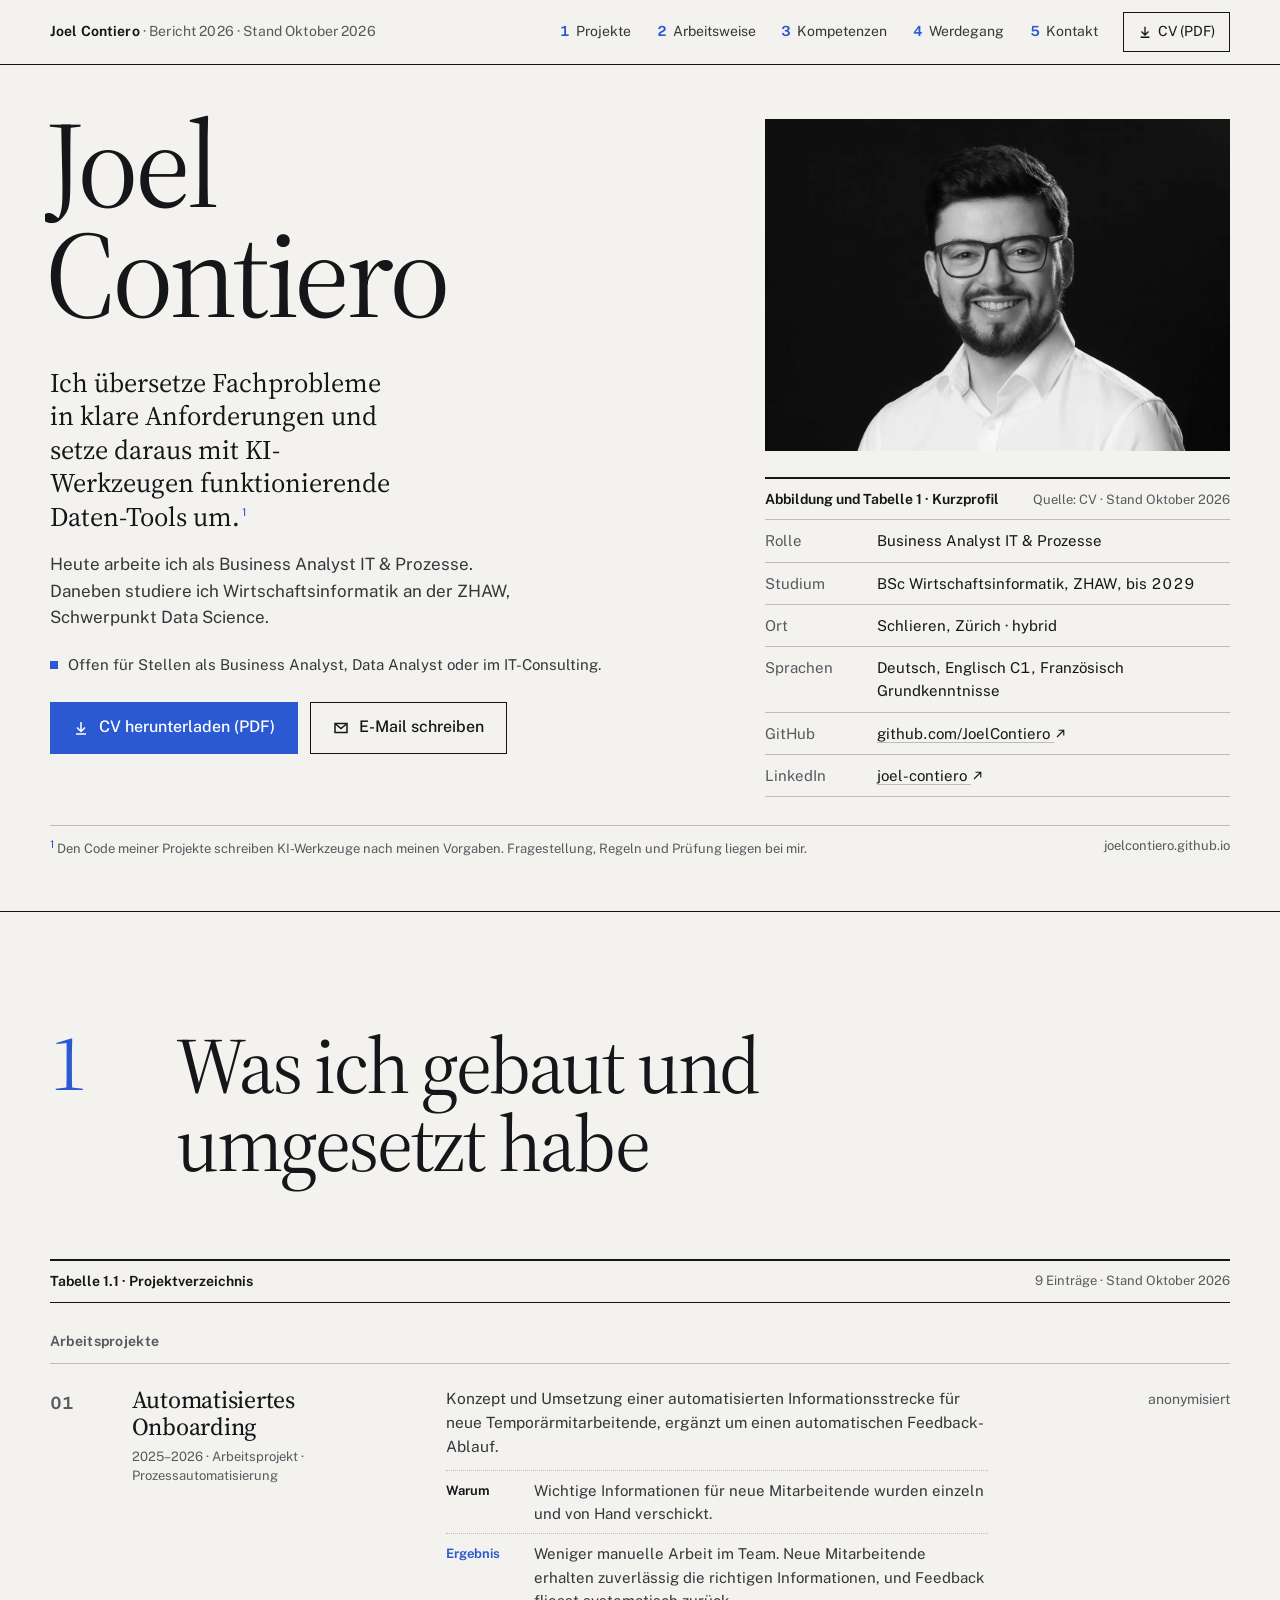
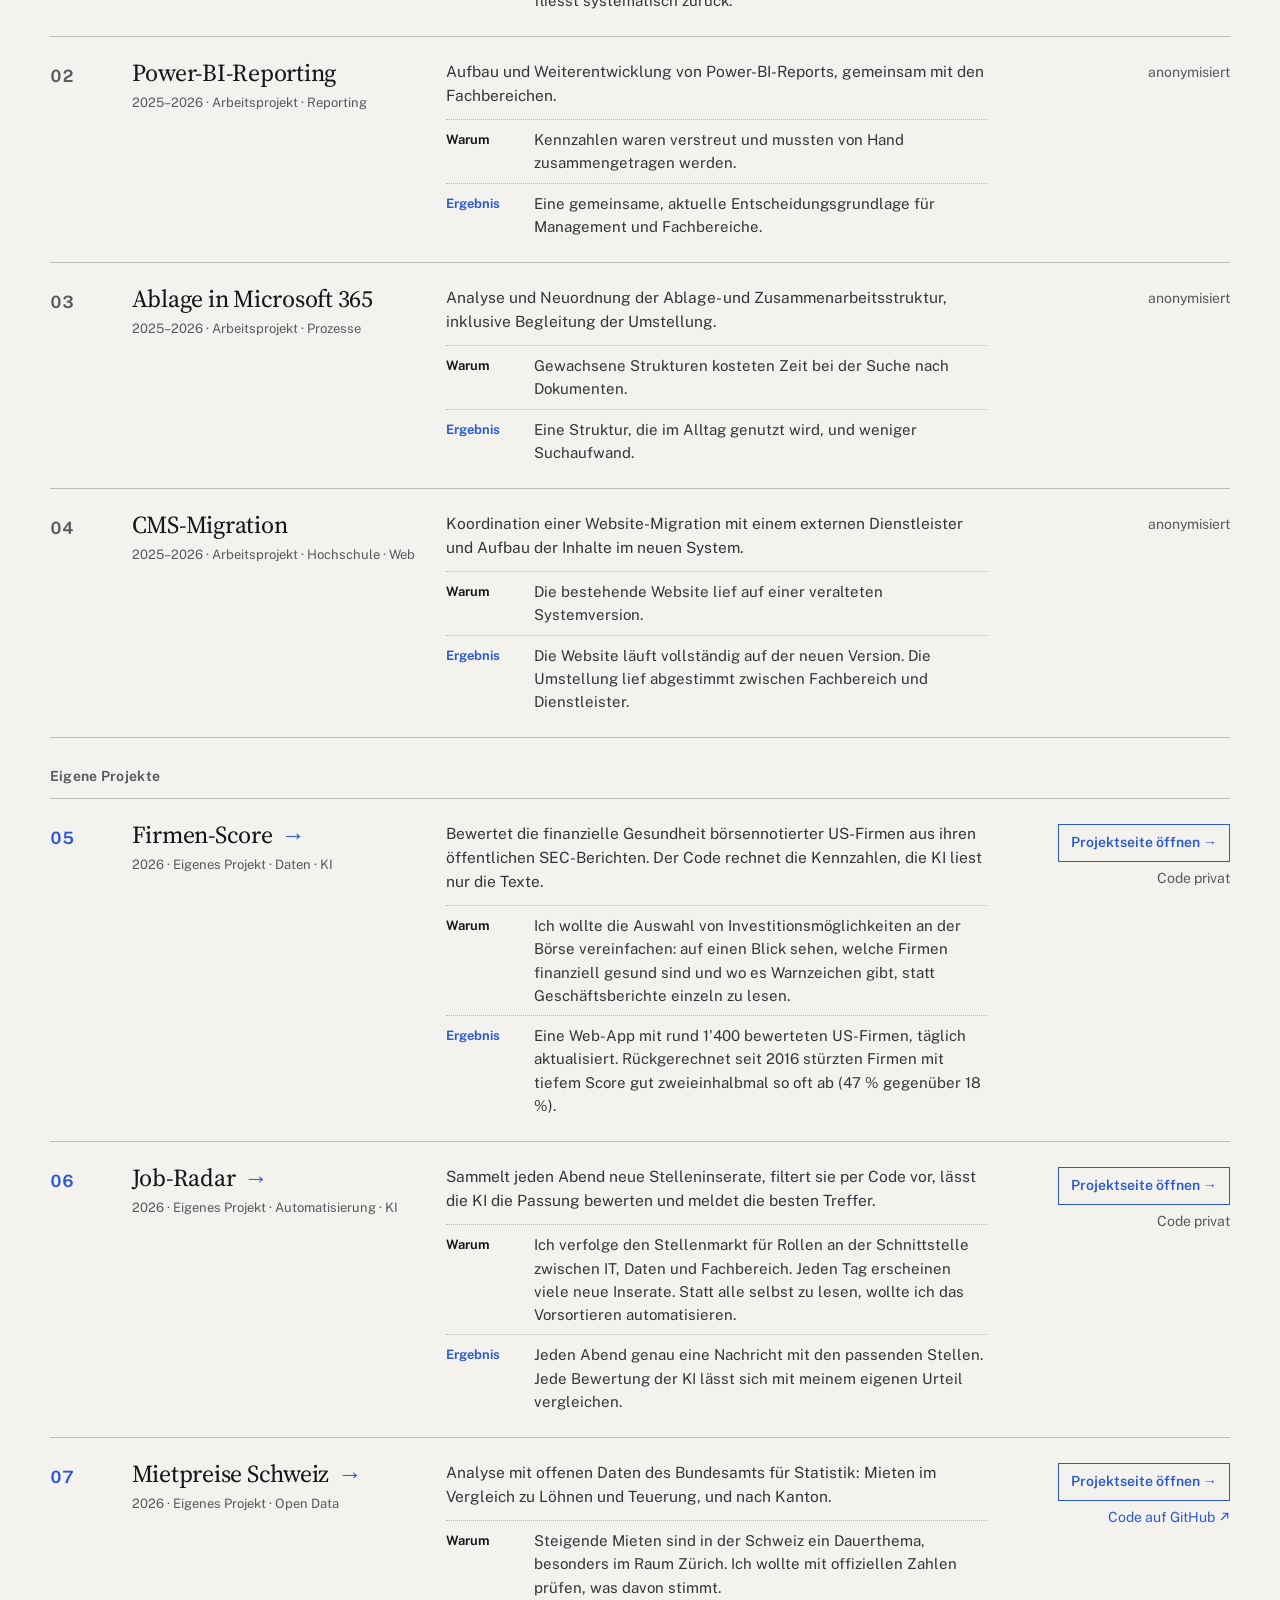
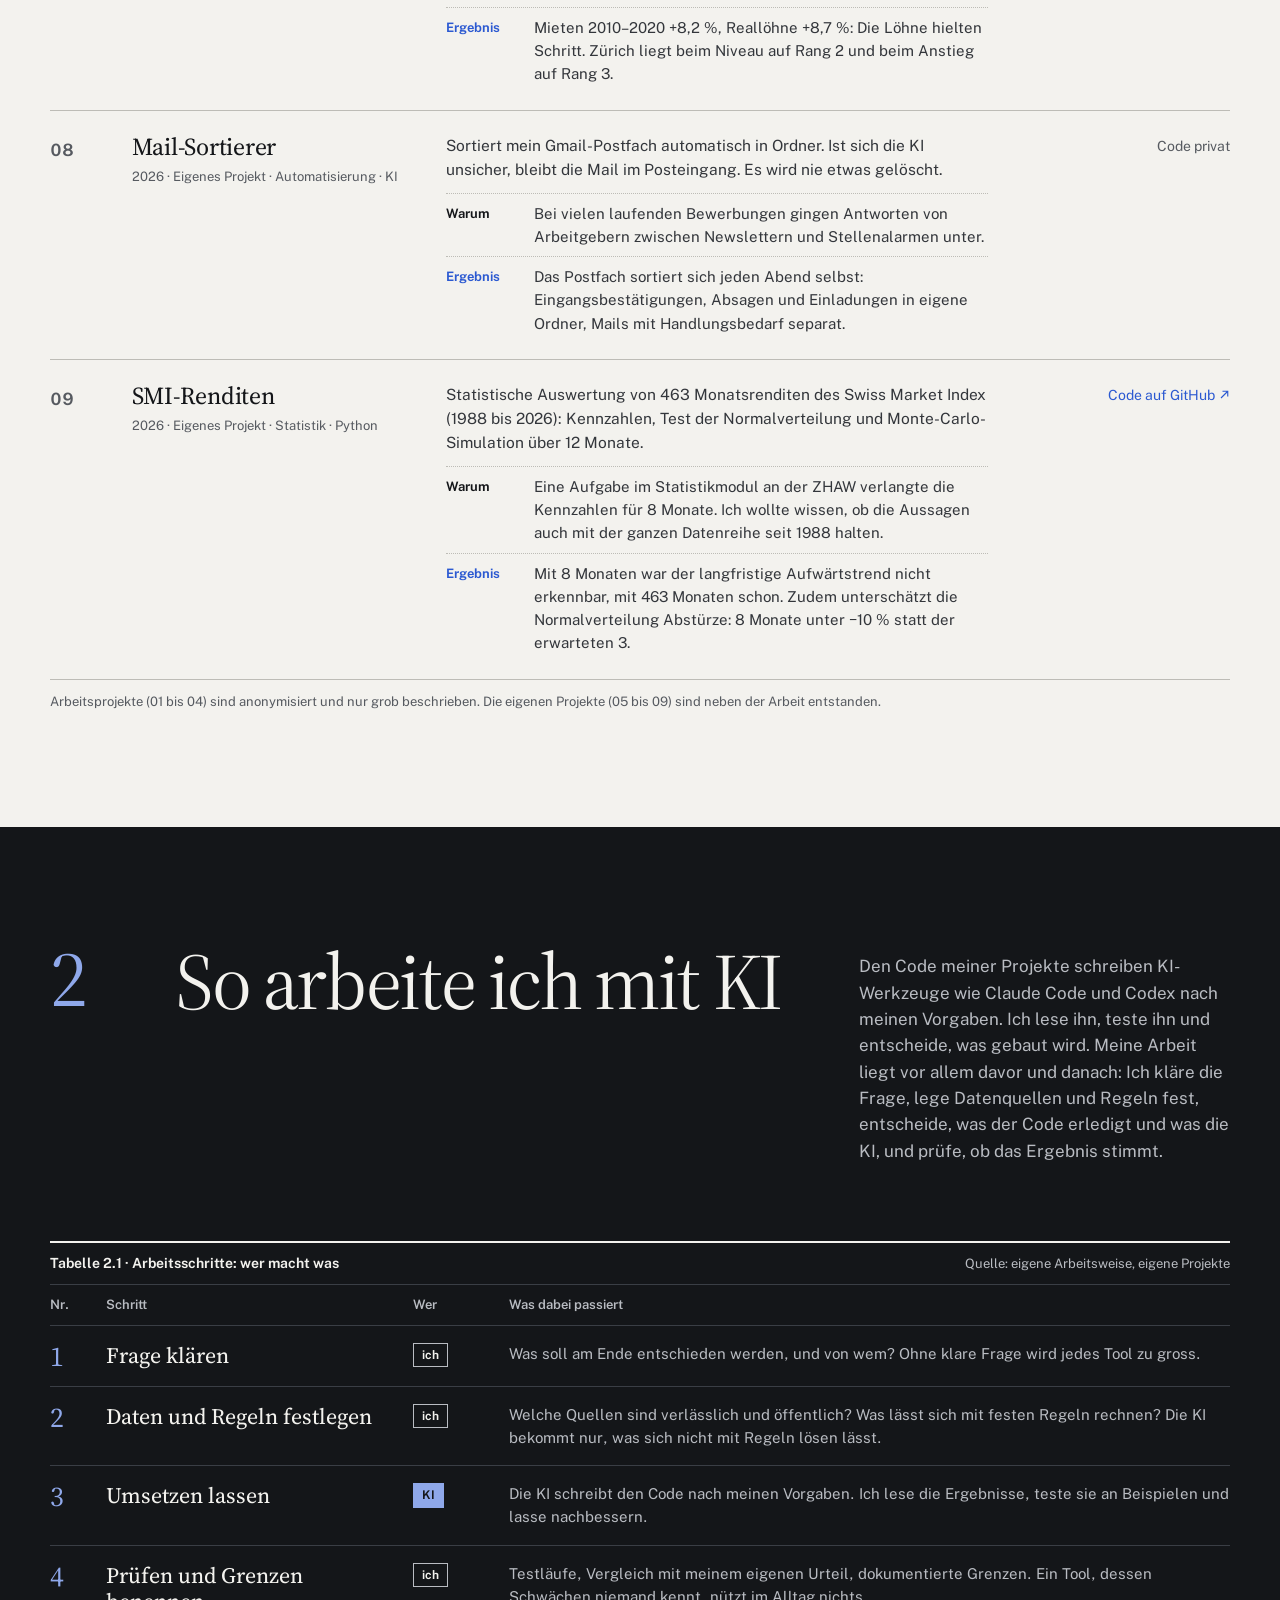
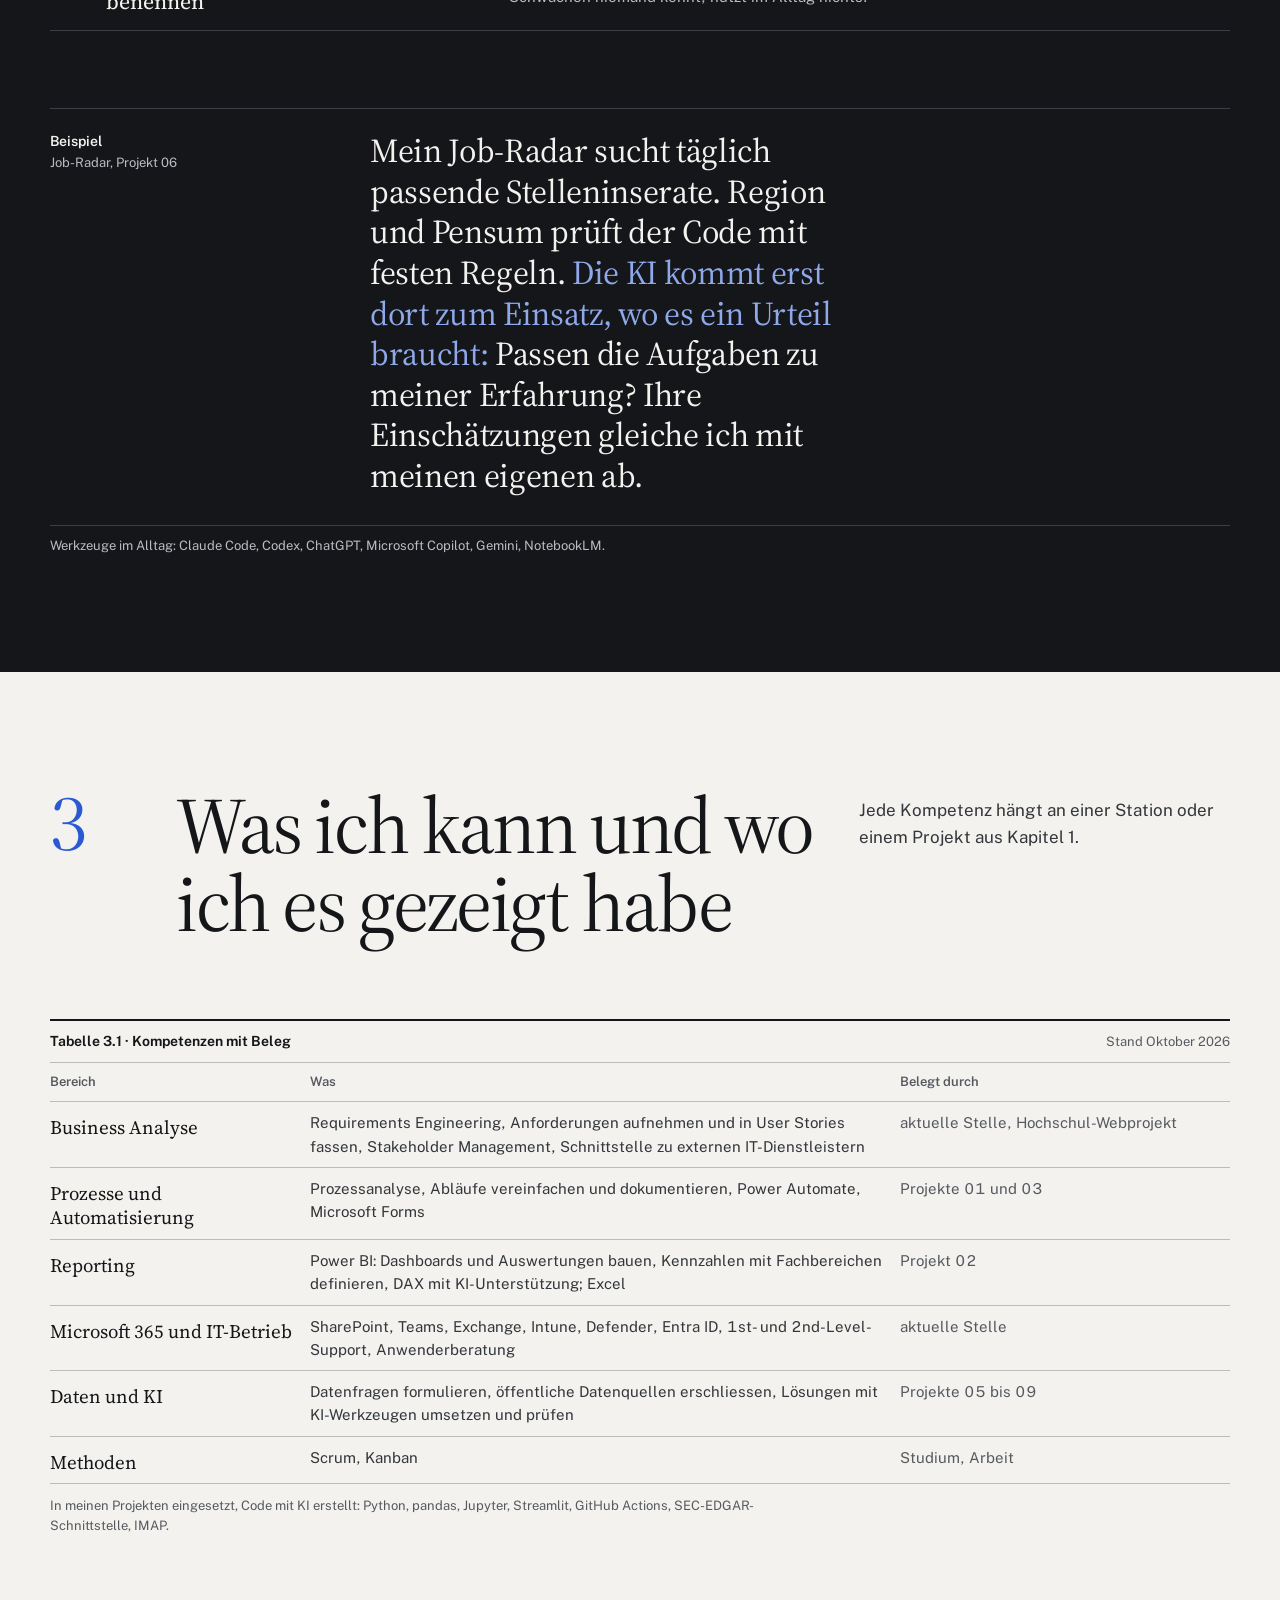
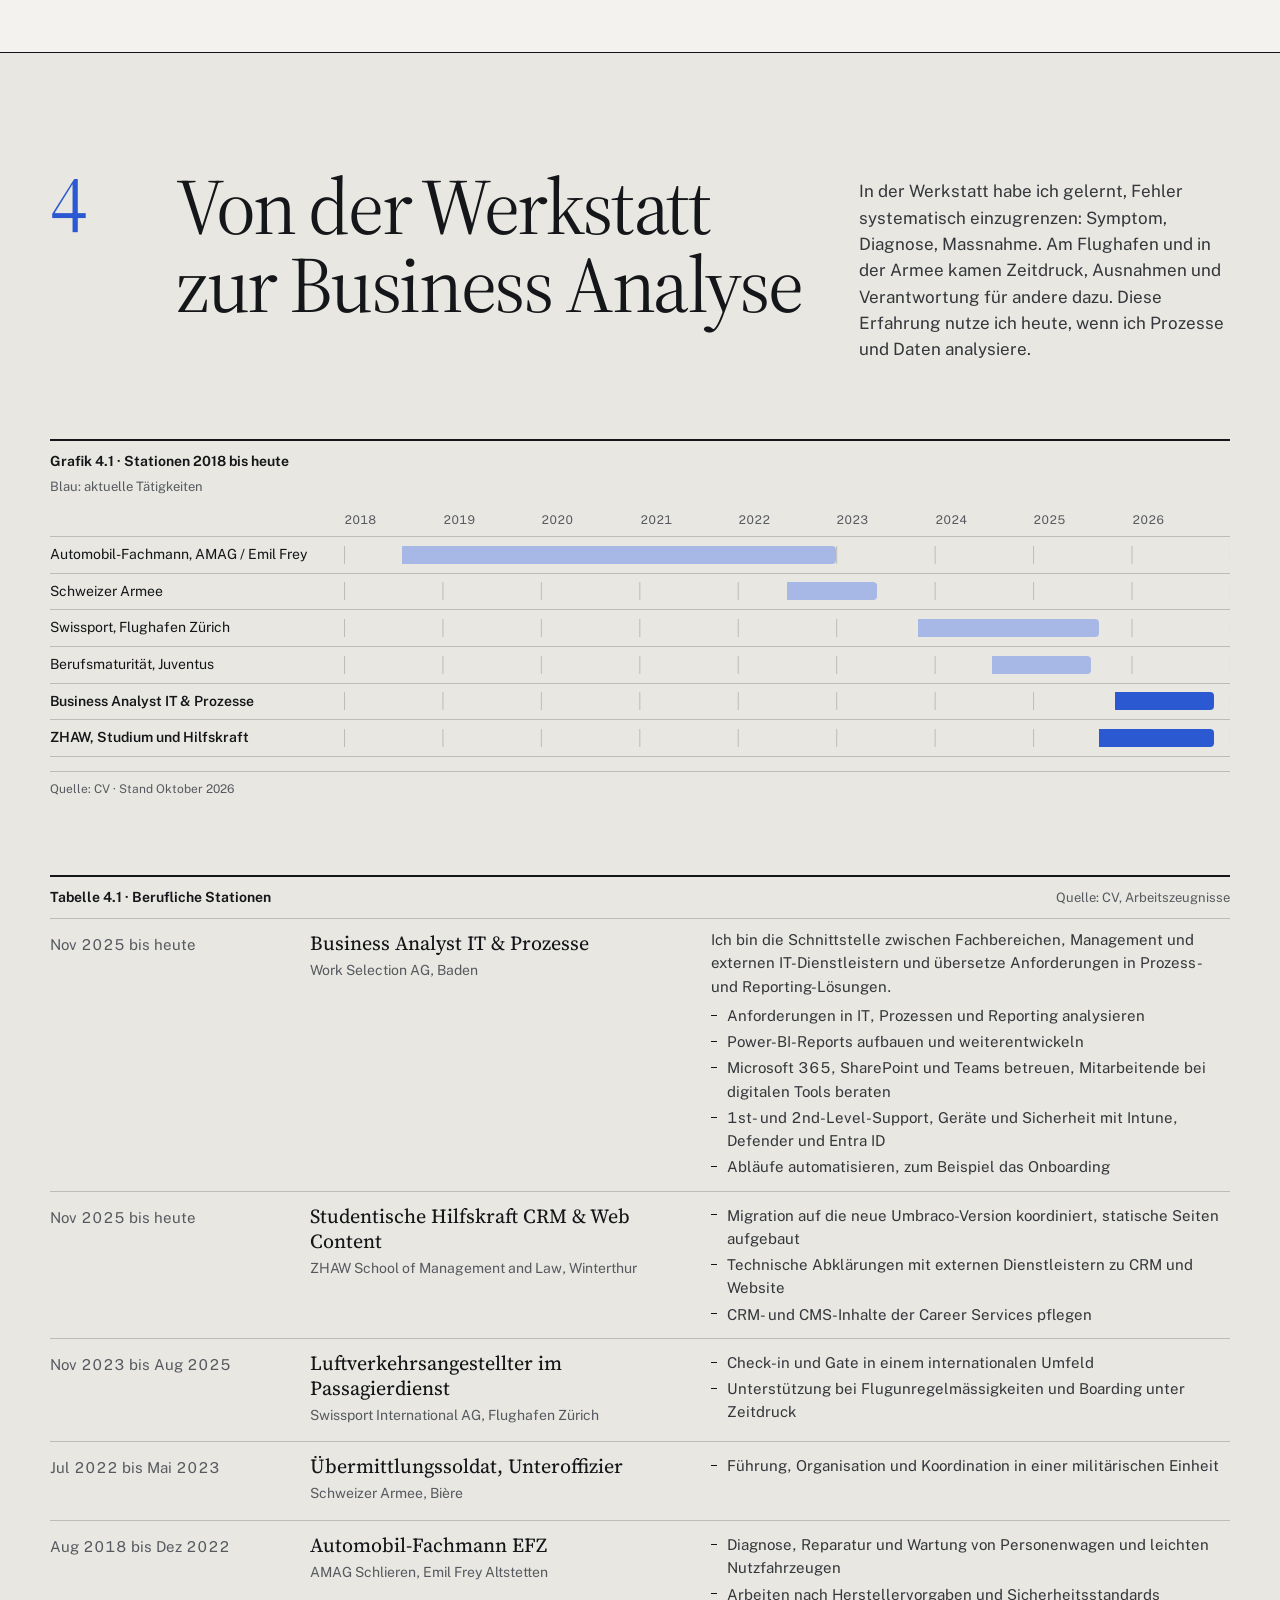
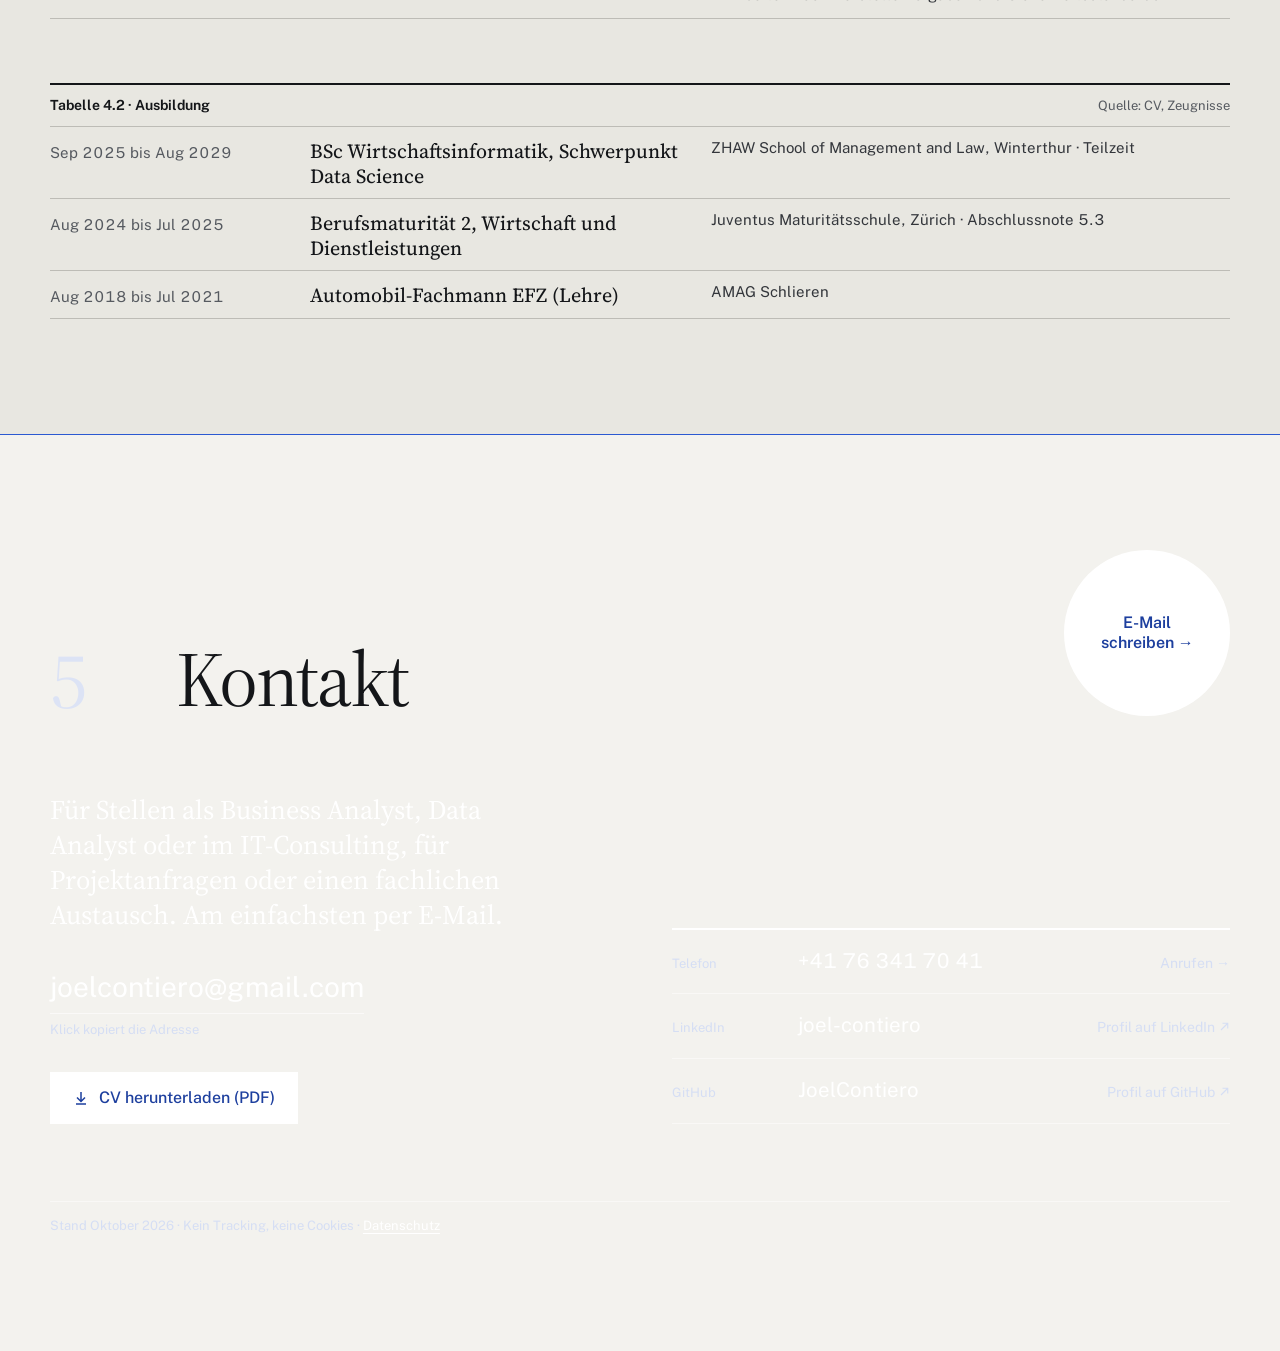
==== commit 745a624d: "Projektliste umsortieren, SMI-Projekt ergänzen, Texte überarbeiten - Arbeitsprojekte zuerst (01–04)," ====
--- a/index.html
+++ b/index.html
@@ -4,13 +4,14 @@
 <meta charset="utf-8">
 <meta name="viewport" content="width=device-width, initial-scale=1">
 <title>Joel Contiero · Business Analyst IT &amp; Prozesse</title>
-<meta name="description" content="Business Analyst bei der Work Selection AG und Wirtschaftsinformatik-Student an der ZHAW. Projekte zu Daten, Automatisierung und KI. CV als PDF.">
+<meta name="description" content="Business Analyst IT &amp; Prozesse und Wirtschaftsinformatik-Student an der ZHAW. Projekte zu Daten, Automatisierung und KI. CV als PDF.">
+<meta name="robots" content="noindex, nofollow, noarchive, noimageindex">
 <link rel="canonical" href="https://joelcontiero.github.io/">
 <meta name="theme-color" content="#F3F2EE">
 <meta property="og:type" content="profile">
 <meta property="og:url" content="https://joelcontiero.github.io/">
 <meta property="og:title" content="Joel Contiero · Business Analyst IT &amp; Prozesse">
-<meta property="og:description" content="Business Analyst bei der Work Selection AG und Wirtschaftsinformatik-Student an der ZHAW. Projekte zu Daten, Automatisierung und KI. CV als PDF.">
+<meta property="og:description" content="Business Analyst IT &amp; Prozesse und Wirtschaftsinformatik-Student an der ZHAW. Projekte zu Daten, Automatisierung und KI. CV als PDF.">
 <meta property="og:image" content="https://joelcontiero.github.io/assets/img/og.png">
 <meta property="og:image:width" content="1200">
 <meta property="og:image:height" content="630">
@@ -21,9 +22,9 @@
 <link rel="apple-touch-icon" href="assets/img/apple-touch-icon.png">
 <link rel="preload" href="assets/fonts/source-serif-4.woff2" as="font" type="font/woff2" crossorigin>
 <link rel="preload" href="assets/fonts/public-sans.woff2" as="font" type="font/woff2" crossorigin>
-<link rel="stylesheet" href="assets/css/site.css?v=9891378a">
-<link rel="stylesheet" href="assets/css/tweaks.css?v=9891378a">
-<script type="application/ld+json">{"@context": "https://schema.org", "@type": "Person", "@id": "https://joelcontiero.github.io/#person", "name": "Joel Contiero", "url": "https://joelcontiero.github.io/", "image": "https://joelcontiero.github.io/assets/img/joel-contiero.jpg", "jobTitle": "Business Analyst IT & Prozesse", "worksFor": {"@type": "Organization", "name": "Work Selection AG", "address": {"@type": "PostalAddress", "addressLocality": "Baden", "addressCountry": "CH"}}, "affiliation": {"@type": "CollegeOrUniversity", "name": "ZHAW School of Management and Law", "address": {"@type": "PostalAddress", "addressLocality": "Winterthur", "addressCountry": "CH"}}, "alumniOf": [{"@type": "EducationalOrganization", "name": "Juventus Maturitätsschule Zürich"}], "homeLocation": {"@type": "Place", "address": {"@type": "PostalAddress", "addressLocality": "Schlieren", "addressRegion": "ZH", "addressCountry": "CH"}}, "email": "mailto:joelcontiero@gmail.com", "knowsLanguage": ["de", "en", "fr"], "knowsAbout": ["Business Analyse", "Requirements Engineering", "Prozessanalyse", "Power BI", "Microsoft 365", "Prozessautomatisierung", "Power Automate", "IT-Support", "KI-gestützte Datenanalyse"], "sameAs": ["https://www.linkedin.com/in/joel-contiero-0549141a2", "https://github.com/JoelContiero"], "description": "Business Analyst IT & Prozesse bei der Work Selection AG und Wirtschaftsinformatik-Student (BSc, Schwerpunkt Data Science) an der ZHAW. Setzt Daten- und Automatisierungsprojekte mit KI-Werkzeugen um."}</script>
+<link rel="stylesheet" href="assets/css/site.css?v=20261018">
+<link rel="stylesheet" href="assets/css/tweaks.css?v=20261018">
+
 </head>
 <body>
 <a class="skip" href="#inhalt">Zum Inhalt</a>
@@ -90,78 +91,64 @@
     </div>
     <div class="chapter__body">
       <div class="index">
-        <div class="index__cap"><strong>Tabelle 1.1 · Projektverzeichnis</strong><span>8 Einträge · Stand Oktober 2026</span></div>
-<article class="index__row has-link" id="p01">
+        <div class="index__cap"><strong>Tabelle 1.1 · Projektverzeichnis</strong><span>9 Einträge · Stand Oktober 2026</span></div>
+<h3 class="index__group">Arbeitsprojekte</h3>
+<article class="index__row" id="p01">
   <span class="index__no">01</span>
+  <div class="index__title"><h3>Automatisiertes Onboarding</h3><p class="index__meta">2025–2026 · Arbeitsprojekt · Prozessautomatisierung</p></div>
+  <div class="index__text"><p>Konzept und Umsetzung einer automatisierten Informationsstrecke für neue Temporärmitarbeitende, ergänzt um einen automatischen Feedback-Ablauf.</p><dl class="index__dl"><div><dt>Warum</dt><dd>Wichtige Informationen für neue Mitarbeitende wurden einzeln und von Hand verschickt.</dd></div><div><dt>Ergebnis</dt><dd>Weniger manuelle Arbeit im Team. Neue Mitarbeitende erhalten zuverlässig die richtigen Informationen, und Feedback fliesst systematisch zurück.</dd></div></dl></div>
+  <div class="index__go"><span class="quiet">anonymisiert</span></div>
+</article>
+<article class="index__row" id="p02">
+  <span class="index__no">02</span>
+  <div class="index__title"><h3>Power-BI-Reporting</h3><p class="index__meta">2025–2026 · Arbeitsprojekt · Reporting</p></div>
+  <div class="index__text"><p>Aufbau und Weiterentwicklung von Power-BI-Reports, gemeinsam mit den Fachbereichen.</p><dl class="index__dl"><div><dt>Warum</dt><dd>Kennzahlen waren verstreut und mussten von Hand zusammengetragen werden.</dd></div><div><dt>Ergebnis</dt><dd>Eine gemeinsame, aktuelle Entscheidungsgrundlage für Management und Fachbereiche.</dd></div></dl></div>
+  <div class="index__go"><span class="quiet">anonymisiert</span></div>
+</article>
+<article class="index__row" id="p03">
+  <span class="index__no">03</span>
+  <div class="index__title"><h3>Ablage in Microsoft 365</h3><p class="index__meta">2025–2026 · Arbeitsprojekt · Prozesse</p></div>
+  <div class="index__text"><p>Analyse und Neuordnung der Ablage- und Zusammenarbeitsstruktur, inklusive Begleitung der Umstellung.</p><dl class="index__dl"><div><dt>Warum</dt><dd>Gewachsene Strukturen kosteten Zeit bei der Suche nach Dokumenten.</dd></div><div><dt>Ergebnis</dt><dd>Eine Struktur, die im Alltag genutzt wird, und weniger Suchaufwand.</dd></div></dl></div>
+  <div class="index__go"><span class="quiet">anonymisiert</span></div>
+</article>
+<article class="index__row" id="p04">
+  <span class="index__no">04</span>
+  <div class="index__title"><h3>CMS-Migration</h3><p class="index__meta">2025–2026 · Arbeitsprojekt · Hochschule · Web</p></div>
+  <div class="index__text"><p>Koordination einer Website-Migration mit einem externen Dienstleister und Aufbau der Inhalte im neuen System.</p><dl class="index__dl"><div><dt>Warum</dt><dd>Die bestehende Website lief auf einer veralteten Systemversion.</dd></div><div><dt>Ergebnis</dt><dd>Die Website läuft vollständig auf der neuen Version. Die Umstellung lief abgestimmt zwischen Fachbereich und Dienstleister.</dd></div></dl></div>
+  <div class="index__go"><span class="quiet">anonymisiert</span></div>
+</article>
+<h3 class="index__group">Eigene Projekte</h3>
+<article class="index__row has-link" id="p05">
+  <span class="index__no">05</span>
   <div class="index__title"><h3><a href="projekte/firmen-score/">Firmen-Score<span class="index__arrow" aria-hidden="true">→</span></a></h3><p class="index__meta">2026 · Eigenes Projekt · Daten · KI</p></div>
   <div class="index__text"><p>Bewertet die finanzielle Gesundheit börsennotierter US-Firmen aus ihren öffentlichen SEC-Berichten. Der Code rechnet die Kennzahlen, die KI liest nur die Texte.</p><dl class="index__dl"><div><dt>Warum</dt><dd>Ich wollte die Auswahl von Investitionsmöglichkeiten an der Börse vereinfachen: auf einen Blick sehen, welche Firmen finanziell gesund sind und wo es Warnzeichen gibt, statt Geschäftsberichte einzeln zu lesen.</dd></div><div><dt>Ergebnis</dt><dd>Eine Web-App mit rund 1&#x27;400 bewerteten US-Firmen, täglich aktualisiert. Rückgerechnet seit 2016 stürzten Firmen mit tiefem Score gut zweieinhalbmal so oft ab (47 % gegenüber 18 %).</dd></div></dl></div>
-  <div class="index__fig"><b>rund 1&#x27;400</b><span>US-Firmen, Score 0–100</span></div>
   <div class="index__go"><a class="index__btn" href="projekte/firmen-score/">Projektseite öffnen →</a><span class="quiet">Code privat</span></div>
 </article>
-<article class="index__row has-link" id="p02">
-  <span class="index__no">02</span>
+<article class="index__row has-link" id="p06">
+  <span class="index__no">06</span>
   <div class="index__title"><h3><a href="projekte/job-radar/">Job-Radar<span class="index__arrow" aria-hidden="true">→</span></a></h3><p class="index__meta">2026 · Eigenes Projekt · Automatisierung · KI</p></div>
-  <div class="index__text"><p>Sammelt jeden Abend neue Stelleninserate, filtert sie per Code vor, lässt die KI die Passung bewerten und meldet die besten Treffer.</p><dl class="index__dl"><div><dt>Warum</dt><dd>Ich suche gezielt Stellen an der Schnittstelle zwischen IT, Daten und Fachbereich. Täglich kommen viele Inserate, nur wenige passen. Das Vorsortieren wollte ich nicht mehr von Hand machen.</dd></div><div><dt>Ergebnis</dt><dd>Jeden Abend genau eine Nachricht mit den passenden Stellen. Jede Bewertung der KI lässt sich mit meinem eigenen Urteil vergleichen.</dd></div></dl></div>
-  <div class="index__fig"><b>1</b><span>KI-Aufruf pro Inserat</span></div>
+  <div class="index__text"><p>Sammelt jeden Abend neue Stelleninserate, filtert sie per Code vor, lässt die KI die Passung bewerten und meldet die besten Treffer.</p><dl class="index__dl"><div><dt>Warum</dt><dd>Ich verfolge den Stellenmarkt für Rollen an der Schnittstelle zwischen IT, Daten und Fachbereich. Jeden Tag erscheinen viele neue Inserate. Statt alle selbst zu lesen, wollte ich das Vorsortieren automatisieren.</dd></div><div><dt>Ergebnis</dt><dd>Jeden Abend genau eine Nachricht mit den passenden Stellen. Jede Bewertung der KI lässt sich mit meinem eigenen Urteil vergleichen.</dd></div></dl></div>
   <div class="index__go"><a class="index__btn" href="projekte/job-radar/">Projektseite öffnen →</a><span class="quiet">Code privat</span></div>
 </article>
-<article class="index__row has-link" id="p03">
-  <span class="index__no">03</span>
+<article class="index__row has-link" id="p07">
+  <span class="index__no">07</span>
   <div class="index__title"><h3><a href="projekte/mietpreise/">Mietpreise Schweiz<span class="index__arrow" aria-hidden="true">→</span></a></h3><p class="index__meta">2026 · Eigenes Projekt · Open Data</p></div>
   <div class="index__text"><p>Analyse mit offenen Daten des Bundesamts für Statistik: Mieten im Vergleich zu Löhnen und Teuerung, und nach Kanton.</p><dl class="index__dl"><div><dt>Warum</dt><dd>Steigende Mieten sind in der Schweiz ein Dauerthema, besonders im Raum Zürich. Ich wollte mit offiziellen Zahlen prüfen, was davon stimmt.</dd></div><div><dt>Ergebnis</dt><dd>Mieten 2010–2020 +8,2 %, Reallöhne +8,7 %: Die Löhne hielten Schritt. Zürich liegt beim Niveau auf Rang 2 und beim Anstieg auf Rang 3.</dd></div></dl></div>
-  <div class="index__fig"><b>+8,2 %</b><span>Mieten 2010–2020</span></div>
   <div class="index__go"><a class="index__btn" href="projekte/mietpreise/">Projektseite öffnen →</a><a href="https://github.com/JoelContiero/mietpreise-schweiz-analyse">Code auf GitHub <svg viewBox="0 0 16 16" width="12" height="12" fill="none" stroke="currentColor" stroke-width="1.5" aria-hidden="true" style="display:inline;vertical-align:-1px"><path d="M6 3h7v7M13 3 4 12"/></svg></a></div>
 </article>
-<article class="index__row" id="p04">
-  <span class="index__no">04</span>
+<article class="index__row" id="p08">
+  <span class="index__no">08</span>
   <div class="index__title"><h3>Mail-Sortierer</h3><p class="index__meta">2026 · Eigenes Projekt · Automatisierung · KI</p></div>
   <div class="index__text"><p>Sortiert mein Gmail-Postfach automatisch in Ordner. Ist sich die KI unsicher, bleibt die Mail im Posteingang. Es wird nie etwas gelöscht.</p><dl class="index__dl"><div><dt>Warum</dt><dd>Bei vielen laufenden Bewerbungen gingen Antworten von Arbeitgebern zwischen Newslettern und Stellenalarmen unter.</dd></div><div><dt>Ergebnis</dt><dd>Das Postfach sortiert sich jeden Abend selbst: Eingangsbestätigungen, Absagen und Einladungen in eigene Ordner, Mails mit Handlungsbedarf separat.</dd></div></dl></div>
-  <div class="index__fig"><b>täglich</b><span>automatischer Lauf</span></div>
   <div class="index__go"><span class="quiet">Code privat</span></div>
 </article>
-<article class="index__row" id="p05">
-  <span class="index__no">05</span>
-  <div class="index__title"><h3>Automatisiertes Onboarding</h3><p class="index__meta">2025–2026 · Arbeitsprojekt · Prozessautomatisierung</p></div>
-  <div class="index__text"><p>Konzept und Umsetzung einer automatisierten Informationsstrecke für neue Temporärmitarbeitende, ergänzt um einen automatischen Feedback-Ablauf.</p><dl class="index__dl"><div><dt>Warum</dt><dd>Wichtige Informationen für neue Mitarbeitende wurden einzeln und von Hand verschickt.</dd></div><div><dt>Ergebnis</dt><dd>Weniger manuelle Arbeit im Team. Neue Mitarbeitende erhalten zuverlässig die richtigen Informationen, und Feedback fliesst systematisch zurück.</dd></div></dl></div>
-  <div class="index__fig"></div>
-  <div class="index__go"><span class="quiet">anonymisiert</span></div>
-</article>
-<article class="index__row" id="p06">
-  <span class="index__no">06</span>
-  <div class="index__title"><h3>Power-BI-Reporting</h3><p class="index__meta">2025–2026 · Arbeitsprojekt · Reporting</p></div>
-  <div class="index__text"><p>Aufbau und Weiterentwicklung von Power-BI-Reports, gemeinsam mit den Fachbereichen.</p><dl class="index__dl"><div><dt>Warum</dt><dd>Kennzahlen waren verstreut und mussten von Hand zusammengetragen werden.</dd></div><div><dt>Ergebnis</dt><dd>Eine gemeinsame, aktuelle Entscheidungsgrundlage für Management und Fachbereiche.</dd></div></dl></div>
-  <div class="index__fig"></div>
-  <div class="index__go"><span class="quiet">anonymisiert</span></div>
-</article>
-<article class="index__row" id="p07">
-  <span class="index__no">07</span>
-  <div class="index__title"><h3>Ablage in Microsoft 365</h3><p class="index__meta">2025–2026 · Arbeitsprojekt · Prozesse</p></div>
-  <div class="index__text"><p>Analyse und Neuordnung der Ablage- und Zusammenarbeitsstruktur, inklusive Begleitung der Umstellung.</p><dl class="index__dl"><div><dt>Warum</dt><dd>Gewachsene Strukturen kosteten Zeit bei der Suche nach Dokumenten.</dd></div><div><dt>Ergebnis</dt><dd>Eine Struktur, die im Alltag genutzt wird, und weniger Suchaufwand.</dd></div></dl></div>
-  <div class="index__fig"></div>
-  <div class="index__go"><span class="quiet">anonymisiert</span></div>
-</article>
-<article class="index__row" id="p08">
-  <span class="index__no">08</span>
-  <div class="index__title"><h3>CMS-Migration</h3><p class="index__meta">2025–2026 · Arbeitsprojekt · Hochschule · Web</p></div>
-  <div class="index__text"><p>Koordination einer Website-Migration mit einem externen Dienstleister und Aufbau der Inhalte im neuen System.</p><dl class="index__dl"><div><dt>Warum</dt><dd>Die bestehende Website lief auf einer veralteten Systemversion.</dd></div><div><dt>Ergebnis</dt><dd>Die Website läuft vollständig auf der neuen Version. Die Umstellung lief abgestimmt zwischen Fachbereich und Dienstleister.</dd></div></dl></div>
-  <div class="index__fig"></div>
-  <div class="index__go"><span class="quiet">anonymisiert</span></div>
-</article>
-        <p class="index__note">Die eigenen Projekte (01 bis 04) sind ausserhalb der Arbeit entstanden und mit KI umgesetzt. Arbeitsprojekte (05 bis 08) sind anonymisiert und nur grob beschrieben.</p>
-      </div>
-      <div class="figs">
-        <figure class="fig">
-  <figcaption><div class="fig__cap"><strong>Grafik 1.1 · Erkennt der Firmen-Score Absturzrisiken?</strong><a href="projekte/firmen-score/">Projekt 01 →</a></div><p class="fig__sub">Je 100 Firmen pro Score-Bereich: so viele Aktien verloren im Jahr danach mehr als 40 % an Wert. Ein Quadrat ist eine Firma. Score 0 = finanziell schwach, 100 = gesund.</p></figcaption>
-  <div class="units" data-anim="units" role="img" aria-label="Score 0–35: 47 von 100; Score 35–50: 38 von 100; Score 50–65: 24 von 100; Score 65–100: 18 von 100"><div class="units__band"><div class="units__grid" aria-hidden="true"><i class=on style="--dx:5px;--dy:-82px;--r:11deg;--d:333ms;--cd:1300ms"></i><i class=on style="--dx:-136px;--dy:-102px;--r:47deg;--d:48ms;--cd:1314ms"></i><i class=on style="--dx:27px;--dy:29px;--r:-76deg;--d:465ms;--cd:1328ms"></i><i class=on style="--dx:99px;--dy:-66px;--r:-81deg;--d:44ms;--cd:1342ms"></i><i class=on style="--dx:62px;--dy:-13px;--r:-73deg;--d:123ms;--cd:1356ms"></i><i class=on style="--dx:-114px;--dy:21px;--r:18deg;--d:30ms;--cd:1370ms"></i><i class=on style="--dx:129px;--dy:-89px;--r:-33deg;--d:322ms;--cd:1384ms"></i><i class=on style="--dx:138px;--dy:-105px;--r:57deg;--d:299ms;--cd:1398ms"></i><i class=on style="--dx:43px;--dy:-108px;--r:-34deg;--d:23ms;--cd:1412ms"></i><i class=on style="--dx:125px;--dy:99px;--r:-56deg;--d:148ms;--cd:1426ms"></i><i class=on style="--dx:54px;--dy:-84px;--r:48deg;--d:60ms;--cd:1440ms"></i><i class=on style="--dx:132px;--dy:-42px;--r:53deg;--d:417ms;--cd:1454ms"></i><i class=on style="--dx:-68px;--dy:-94px;--r:58deg;--d:292ms;--cd:1468ms"></i><i class=on style="--dx:-64px;--dy:-25px;--r:-66deg;--d:280ms;--cd:1482ms"></i><i class=on style="--dx:-128px;--dy:24px;--r:-75deg;--d:316ms;--cd:1496ms"></i><i class=on style="--dx:-55px;--dy:7px;--r:84deg;--d:272ms;--cd:1510ms"></i><i class=on style="--dx:58px;--dy:78px;--r:-10deg;--d:238ms;--cd:1524ms"></i><i class=on style="--dx:139px;--dy:116px;--r:26deg;--d:185ms;--cd:1538ms"></i><i class=on style="--dx:-7px;--dy:-57px;--r:-44deg;--d:357ms;--cd:1552ms"></i><i class=on style="--dx:-36px;--dy:-100px;--r:57deg;--d:153ms;--cd:1566ms"></i><i class=on style="--dx:108px;--dy:6px;--r:-3deg;--d:373ms;--cd:1580ms"></i><i class=on style="--dx:69px;--dy:-47px;--r:65deg;--d:37ms;--cd:1594ms"></i><i class=on style="--dx:-100px;--dy:11px;--r:17deg;--d:84ms;--cd:1608ms"></i><i class=on style="--dx:15px;--dy:-82px;--r:35deg;--d:215ms;--cd:1622ms"></i><i class=on style="--dx:-140px;--dy:51px;--r:-71deg;--d:391ms;--cd:1636ms"></i><i class=on style="--dx:125px;--dy:26px;--r:-10deg;--d:174ms;--cd:1650ms"></i><i class=on style="--dx:19px;--dy:32px;--r:37deg;--d:296ms;--cd:1664ms"></i><i class=on style="--dx:73px;--dy:-103px;--r:-67deg;--d:483ms;--cd:1678ms"></i><i class=on style="--dx:-22px;--dy:1px;--r:88deg;--d:340ms;--cd:1692ms"></i><i class=on style="--dx:-127px;--dy:-105px;--r:89deg;--d:158ms;--cd:1706ms"></i><i class=on style="--dx:135px;--dy:54px;--r:24deg;--d:145ms;--cd:1720ms"></i><i class=on style="--dx:37px;--dy:107px;--r:81deg;--d:177ms;--cd:1734ms"></i><i class=on style="--dx:-149px;--dy:120px;--r:28deg;--d:181ms;--cd:1748ms"></i><i class=on style="--dx:-74px;--dy:36px;--r:-61deg;--d:252ms;--cd:1762ms"></i><i class=on style="--dx:-130px;--dy:-65px;--r:-17deg;--d:66ms;--cd:1776ms"></i><i class=on style="--dx:-34px;--dy:-19px;--r:10deg;--d:469ms;--cd:1790ms"></i><i class=on style="--dx:94px;--dy:-100px;--r:-48deg;--d:229ms;--cd:1804ms"></i><i class=on style="--dx:45px;--dy:20px;--r:-19deg;--d:452ms;--cd:1818ms"></i><i class=on style="--dx:-90px;--dy:89px;--r:20deg;--d:442ms;--cd:1832ms"></i><i class=on style="--dx:121px;--dy:-49px;--r:90deg;--d:212ms;--cd:1846ms"></i><i class=on style="--dx:23px;--dy:54px;--r:7deg;--d:490ms;--cd:1860ms"></i><i class=on style="--dx:-42px;--dy:-82px;--r:-69deg;--d:90ms;--cd:1874ms"></i><i class=on style="--dx:-83px;--dy:-61px;--r:78deg;--d:119ms;--cd:1888ms"></i><i class=on style="--dx:-154px;--dy:4px;--r:60deg;--d:93ms;--cd:1902ms"></i><i class=on style="--dx:-26px;--dy:-48px;--r:-89deg;--d:74ms;--cd:1916ms"></i><i class=on style="--dx:54px;--dy:16px;--r:4deg;--d:312ms;--cd:1930ms"></i><i class=on style="--dx:129px;--dy:-39px;--r:-58deg;--d:353ms;--cd:1944ms"></i><i style="--dx:103px;--dy:38px;--r:77deg;--d:346ms;--cd:1958ms"></i><i style="--dx:-133px;--dy:-4px;--r:84deg;--d:408ms;--cd:1972ms"></i><i style="--dx:126px;--dy:-20px;--r:11deg;--d:204ms;--cd:1986ms"></i><i style="--dx:41px;--dy:-94px;--r:33deg;--d:324ms;--cd:2000ms"></i><i style="--dx:45px;--dy:-105px;--r:-42deg;--d:34ms;--cd:2014ms"></i><i style="--dx:-54px;--dy:-8px;--r:-49deg;--d:56ms;--cd:2028ms"></i><i style="--dx:14px;--dy:33px;--r:-77deg;--d:52ms;--cd:2042ms"></i><i style="--dx:-160px;--dy:25px;--r:-52deg;--d:274ms;--cd:2056ms"></i><i style="--dx:-109px;--dy:-27px;--r:67deg;--d:13ms;--cd:2070ms"></i><i style="--dx:-124px;--dy:103px;--r:-37deg;--d:314ms;--cd:2084ms"></i><i style="--dx:32px;--dy:-82px;--r:72deg;--d:129ms;--cd:2098ms"></i><i style="--dx:17px;--dy:34px;--r:3deg;--d:242ms;--cd:2112ms"></i><i style="--dx:-98px;--dy:-91px;--r:34deg;--d:500ms;--cd:2126ms"></i><i style="--dx:78px;--dy:2px;--r:33deg;--d:159ms;--cd:2140ms"></i><i style="--dx:-117px;--dy:-84px;--r:-64deg;--d:383ms;--cd:2154ms"></i><i style="--dx:15px;--dy:69px;--r:-23deg;--d:245ms;--cd:2168ms"></i><i style="--dx:-78px;--dy:12px;--r:-85deg;--d:105ms;--cd:2182ms"></i><i style="--dx:110px;--dy:-28px;--r:-53deg;--d:353ms;--cd:2196ms"></i><i style="--dx:118px;--dy:114px;--r:-84deg;--d:388ms;--cd:2210ms"></i><i style="--dx:110px;--dy:-44px;--r:74deg;--d:442ms;--cd:2224ms"></i><i style="--dx:-114px;--dy:58px;--r:-24deg;--d:265ms;--cd:2238ms"></i><i style="--dx:27px;--dy:112px;--r:-48deg;--d:182ms;--cd:2252ms"></i><i style="--dx:-46px;--dy:16px;--r:48deg;--d:398ms;--cd:2266ms"></i><i style="--dx:97px;--dy:-36px;--r:72deg;--d:114ms;--cd:2280ms"></i><i style="--dx:153px;--dy:87px;--r:-41deg;--d:412ms;--cd:2294ms"></i><i style="--dx:-38px;--dy:89px;--r:12deg;--d:378ms;--cd:2308ms"></i><i style="--dx:-44px;--dy:-69px;--r:42deg;--d:252ms;--cd:2322ms"></i><i style="--dx:22px;--dy:67px;--r:-83deg;--d:14ms;--cd:2336ms"></i><i style="--dx:-17px;--dy:0px;--r:-24deg;--d:99ms;--cd:2350ms"></i><i style="--dx:149px;--dy:-32px;--r:24deg;--d:413ms;--cd:2364ms"></i><i style="--dx:18px;--dy:-27px;--r:-70deg;--d:112ms;--cd:2378ms"></i><i style="--dx:-108px;--dy:-62px;--r:30deg;--d:100ms;--cd:2392ms"></i><i style="--dx:12px;--dy:-68px;--r:33deg;--d:319ms;--cd:2406ms"></i><i style="--dx:152px;--dy:95px;--r:-90deg;--d:245ms;--cd:2420ms"></i><i style="--dx:16px;--dy:84px;--r:74deg;--d:43ms;--cd:2434ms"></i><i style="--dx:-99px;--dy:112px;--r:9deg;--d:400ms;--cd:2448ms"></i><i style="--dx:-58px;--dy:2px;--r:-45deg;--d:222ms;--cd:2462ms"></i><i style="--dx:10px;--dy:-98px;--r:11deg;--d:237ms;--cd:2476ms"></i><i style="--dx:45px;--dy:70px;--r:-69deg;--d:371ms;--cd:2490ms"></i><i style="--dx:-79px;--dy:-77px;--r:-58deg;--d:14ms;--cd:2504ms"></i><i style="--dx:-83px;--dy:31px;--r:29deg;--d:412ms;--cd:2518ms"></i><i style="--dx:-86px;--dy:36px;--r:62deg;--d:242ms;--cd:2532ms"></i><i style="--dx:19px;--dy:-81px;--r:50deg;--d:280ms;--cd:2546ms"></i><i style="--dx:-93px;--dy:-115px;--r:-87deg;--d:409ms;--cd:2560ms"></i><i style="--dx:-108px;--dy:14px;--r:-55deg;--d:222ms;--cd:2574ms"></i><i style="--dx:-61px;--dy:91px;--r:-36deg;--d:14ms;--cd:2588ms"></i><i style="--dx:-32px;--dy:-66px;--r:-16deg;--d:256ms;--cd:2602ms"></i><i style="--dx:-37px;--dy:75px;--r:60deg;--d:166ms;--cd:2616ms"></i><i style="--dx:-28px;--dy:19px;--r:17deg;--d:427ms;--cd:2630ms"></i><i style="--dx:-93px;--dy:-105px;--r:0deg;--d:459ms;--cd:2644ms"></i><i style="--dx:74px;--dy:49px;--r:59deg;--d:417ms;--cd:2658ms"></i><i style="--dx:104px;--dy:-13px;--r:38deg;--d:66ms;--cd:2672ms"></i><i style="--dx:112px;--dy:-82px;--r:44deg;--d:261ms;--cd:2686ms"></i></div><p class="units__lab"><span>Score 0–35</span><b>47<small> von 100</small></b></p></div><div class="units__band"><div class="units__grid" aria-hidden="true"><i class=on style="--dx:-151px;--dy:103px;--r:22deg;--d:487ms;--cd:1390ms"></i><i class=on style="--dx:-67px;--dy:35px;--r:-89deg;--d:487ms;--cd:1404ms"></i><i class=on style="--dx:-84px;--dy:-76px;--r:-54deg;--d:332ms;--cd:1418ms"></i><i class=on style="--dx:156px;--dy:65px;--r:-60deg;--d:374ms;--cd:1432ms"></i><i class=on style="--dx:-129px;--dy:-37px;--r:84deg;--d:355ms;--cd:1446ms"></i><i class=on style="--dx:111px;--dy:22px;--r:33deg;--d:491ms;--cd:1460ms"></i><i class=on style="--dx:-106px;--dy:106px;--r:53deg;--d:119ms;--cd:1474ms"></i><i class=on style="--dx:-33px;--dy:-72px;--r:-20deg;--d:111ms;--cd:1488ms"></i><i class=on style="--dx:-110px;--dy:9px;--r:25deg;--d:377ms;--cd:1502ms"></i><i class=on style="--dx:-146px;--dy:74px;--r:-74deg;--d:316ms;--cd:1516ms"></i><i class=on style="--dx:6px;--dy:36px;--r:39deg;--d:400ms;--cd:1530ms"></i><i class=on style="--dx:102px;--dy:-69px;--r:87deg;--d:231ms;--cd:1544ms"></i><i class=on style="--dx:71px;--dy:10px;--r:46deg;--d:503ms;--cd:1558ms"></i><i class=on style="--dx:84px;--dy:9px;--r:-27deg;--d:447ms;--cd:1572ms"></i><i class=on style="--dx:107px;--dy:104px;--r:-24deg;--d:562ms;--cd:1586ms"></i><i class=on style="--dx:126px;--dy:108px;--r:-39deg;--d:520ms;--cd:1600ms"></i><i class=on style="--dx:69px;--dy:-85px;--r:16deg;--d:152ms;--cd:1614ms"></i><i class=on style="--dx:40px;--dy:-7px;--r:-10deg;--d:127ms;--cd:1628ms"></i><i class=on style="--dx:-37px;--dy:-11px;--r:-72deg;--d:198ms;--cd:1642ms"></i><i class=on style="--dx:-5px;--dy:80px;--r:-59deg;--d:549ms;--cd:1656ms"></i><i class=on style="--dx:-81px;--dy:120px;--r:74deg;--d:428ms;--cd:1670ms"></i><i class=on style="--dx:27px;--dy:-84px;--r:-26deg;--d:542ms;--cd:1684ms"></i><i class=on style="--dx:-90px;--dy:-1px;--r:-34deg;--d:472ms;--cd:1698ms"></i><i class=on style="--dx:-112px;--dy:-19px;--r:34deg;--d:173ms;--cd:1712ms"></i><i class=on style="--dx:-46px;--dy:-79px;--r:90deg;--d:310ms;--cd:1726ms"></i><i class=on style="--dx:103px;--dy:-17px;--r:-4deg;--d:305ms;--cd:1740ms"></i><i class=on style="--dx:-60px;--dy:-29px;--r:-9deg;--d:137ms;--cd:1754ms"></i><i class=on style="--dx:27px;--dy:-116px;--r:-4deg;--d:373ms;--cd:1768ms"></i><i class=on style="--dx:74px;--dy:-8px;--r:90deg;--d:99ms;--cd:1782ms"></i><i class=on style="--dx:36px;--dy:-36px;--r:42deg;--d:409ms;--cd:1796ms"></i><i class=on style="--dx:-9px;--dy:11px;--r:-74deg;--d:147ms;--cd:1810ms"></i><i class=on style="--dx:-43px;--dy:104px;--r:-64deg;--d:133ms;--cd:1824ms"></i><i class=on style="--dx:-25px;--dy:-51px;--r:-80deg;--d:553ms;--cd:1838ms"></i><i class=on style="--dx:-68px;--dy:-51px;--r:-57deg;--d:509ms;--cd:1852ms"></i><i class=on style="--dx:56px;--dy:97px;--r:83deg;--d:509ms;--cd:1866ms"></i><i class=on style="--dx:-28px;--dy:-17px;--r:-52deg;--d:364ms;--cd:1880ms"></i><i class=on style="--dx:103px;--dy:26px;--r:36deg;--d:448ms;--cd:1894ms"></i><i class=on style="--dx:7px;--dy:-98px;--r:-19deg;--d:119ms;--cd:1908ms"></i><i style="--dx:-67px;--dy:-12px;--r:-72deg;--d:227ms;--cd:1922ms"></i><i style="--dx:-152px;--dy:42px;--r:-68deg;--d:500ms;--cd:1936ms"></i><i style="--dx:-27px;--dy:-99px;--r:65deg;--d:528ms;--cd:1950ms"></i><i style="--dx:-47px;--dy:-103px;--r:-23deg;--d:531ms;--cd:1964ms"></i><i style="--dx:-98px;--dy:-4px;--r:-88deg;--d:263ms;--cd:1978ms"></i><i style="--dx:123px;--dy:-14px;--r:-22deg;--d:408ms;--cd:1992ms"></i><i style="--dx:-94px;--dy:-109px;--r:44deg;--d:453ms;--cd:2006ms"></i><i style="--dx:-38px;--dy:120px;--r:-62deg;--d:586ms;--cd:2020ms"></i><i style="--dx:-78px;--dy:-53px;--r:-78deg;--d:182ms;--cd:2034ms"></i><i style="--dx:-57px;--dy:118px;--r:-11deg;--d:411ms;--cd:2048ms"></i><i style="--dx:-4px;--dy:15px;--r:-38deg;--d:238ms;--cd:2062ms"></i><i style="--dx:68px;--dy:8px;--r:82deg;--d:181ms;--cd:2076ms"></i><i style="--dx:-22px;--dy:-32px;--r:-86deg;--d:218ms;--cd:2090ms"></i><i style="--dx:-142px;--dy:-117px;--r:-86deg;--d:465ms;--cd:2104ms"></i><i style="--dx:98px;--dy:21px;--r:-42deg;--d:353ms;--cd:2118ms"></i><i style="--dx:83px;--dy:-58px;--r:24deg;--d:144ms;--cd:2132ms"></i><i style="--dx:61px;--dy:48px;--r:36deg;--d:369ms;--cd:2146ms"></i><i style="--dx:41px;--dy:9px;--r:-12deg;--d:442ms;--cd:2160ms"></i><i style="--dx:-50px;--dy:-62px;--r:-3deg;--d:191ms;--cd:2174ms"></i><i style="--dx:-89px;--dy:-17px;--r:-2deg;--d:117ms;--cd:2188ms"></i><i style="--dx:-94px;--dy:-117px;--r:-72deg;--d:410ms;--cd:2202ms"></i><i style="--dx:-30px;--dy:-10px;--r:-49deg;--d:118ms;--cd:2216ms"></i><i style="--dx:-117px;--dy:50px;--r:7deg;--d:535ms;--cd:2230ms"></i><i style="--dx:99px;--dy:51px;--r:-18deg;--d:396ms;--cd:2244ms"></i><i style="--dx:-36px;--dy:57px;--r:-15deg;--d:113ms;--cd:2258ms"></i><i style="--dx:75px;--dy:-73px;--r:-50deg;--d:227ms;--cd:2272ms"></i><i style="--dx:68px;--dy:-120px;--r:-23deg;--d:276ms;--cd:2286ms"></i><i style="--dx:8px;--dy:20px;--r:-8deg;--d:215ms;--cd:2300ms"></i><i style="--dx:-143px;--dy:105px;--r:-11deg;--d:201ms;--cd:2314ms"></i><i style="--dx:22px;--dy:-74px;--r:-90deg;--d:261ms;--cd:2328ms"></i><i style="--dx:35px;--dy:-99px;--r:31deg;--d:232ms;--cd:2342ms"></i><i style="--dx:97px;--dy:47px;--r:-39deg;--d:217ms;--cd:2356ms"></i><i style="--dx:98px;--dy:78px;--r:-89deg;--d:136ms;--cd:2370ms"></i><i style="--dx:-25px;--dy:89px;--r:-68deg;--d:163ms;--cd:2384ms"></i><i style="--dx:44px;--dy:30px;--r:-80deg;--d:291ms;--cd:2398ms"></i><i style="--dx:-149px;--dy:-44px;--r:-13deg;--d:412ms;--cd:2412ms"></i><i style="--dx:-41px;--dy:-99px;--r:59deg;--d:580ms;--cd:2426ms"></i><i style="--dx:110px;--dy:98px;--r:-51deg;--d:426ms;--cd:2440ms"></i><i style="--dx:145px;--dy:-21px;--r:-7deg;--d:458ms;--cd:2454ms"></i><i style="--dx:93px;--dy:-82px;--r:-18deg;--d:460ms;--cd:2468ms"></i><i style="--dx:156px;--dy:44px;--r:-53deg;--d:112ms;--cd:2482ms"></i><i style="--dx:102px;--dy:40px;--r:19deg;--d:465ms;--cd:2496ms"></i><i style="--dx:98px;--dy:-85px;--r:44deg;--d:475ms;--cd:2510ms"></i><i style="--dx:98px;--dy:25px;--r:-86deg;--d:513ms;--cd:2524ms"></i><i style="--dx:139px;--dy:84px;--r:84deg;--d:579ms;--cd:2538ms"></i><i style="--dx:-43px;--dy:-99px;--r:-83deg;--d:111ms;--cd:2552ms"></i><i style="--dx:-92px;--dy:43px;--r:2deg;--d:581ms;--cd:2566ms"></i><i style="--dx:-107px;--dy:-24px;--r:25deg;--d:375ms;--cd:2580ms"></i><i style="--dx:-135px;--dy:40px;--r:-86deg;--d:410ms;--cd:2594ms"></i><i style="--dx:112px;--dy:54px;--r:-28deg;--d:340ms;--cd:2608ms"></i><i style="--dx:-25px;--dy:-120px;--r:26deg;--d:498ms;--cd:2622ms"></i><i style="--dx:-125px;--dy:71px;--r:38deg;--d:549ms;--cd:2636ms"></i><i style="--dx:114px;--dy:-97px;--r:78deg;--d:359ms;--cd:2650ms"></i><i style="--dx:-127px;--dy:70px;--r:31deg;--d:219ms;--cd:2664ms"></i><i style="--dx:-122px;--dy:96px;--r:-23deg;--d:210ms;--cd:2678ms"></i><i style="--dx:-55px;--dy:-61px;--r:76deg;--d:589ms;--cd:2692ms"></i><i style="--dx:75px;--dy:6px;--r:7deg;--d:129ms;--cd:2706ms"></i><i style="--dx:85px;--dy:113px;--r:85deg;--d:237ms;--cd:2720ms"></i><i style="--dx:-137px;--dy:37px;--r:71deg;--d:419ms;--cd:2734ms"></i><i style="--dx:-59px;--dy:-101px;--r:63deg;--d:165ms;--cd:2748ms"></i><i style="--dx:9px;--dy:-55px;--r:76deg;--d:470ms;--cd:2762ms"></i><i style="--dx:-5px;--dy:39px;--r:55deg;--d:158ms;--cd:2776ms"></i></div><p class="units__lab"><span>Score 35–50</span><b>38<small> von 100</small></b></p></div><div class="units__band"><div class="units__grid" aria-hidden="true"><i class=on style="--dx:-154px;--dy:3px;--r:-75deg;--d:428ms;--cd:1480ms"></i><i class=on style="--dx:-23px;--dy:52px;--r:-65deg;--d:534ms;--cd:1494ms"></i><i class=on style="--dx:-49px;--dy:52px;--r:35deg;--d:328ms;--cd:1508ms"></i><i class=on style="--dx:104px;--dy:-47px;--r:28deg;--d:418ms;--cd:1522ms"></i><i class=on style="--dx:78px;--dy:76px;--r:-60deg;--d:637ms;--cd:1536ms"></i><i class=on style="--dx:121px;--dy:-69px;--r:-11deg;--d:680ms;--cd:1550ms"></i><i class=on style="--dx:-117px;--dy:119px;--r:31deg;--d:188ms;--cd:1564ms"></i><i class=on style="--dx:-12px;--dy:-3px;--r:-71deg;--d:599ms;--cd:1578ms"></i><i class=on style="--dx:99px;--dy:-5px;--r:-22deg;--d:378ms;--cd:1592ms"></i><i class=on style="--dx:-53px;--dy:114px;--r:-37deg;--d:218ms;--cd:1606ms"></i><i class=on style="--dx:137px;--dy:-97px;--r:-54deg;--d:562ms;--cd:1620ms"></i><i class=on style="--dx:108px;--dy:-53px;--r:2deg;--d:247ms;--cd:1634ms"></i><i class=on style="--dx:148px;--dy:89px;--r:71deg;--d:440ms;--cd:1648ms"></i><i class=on style="--dx:-17px;--dy:107px;--r:-62deg;--d:540ms;--cd:1662ms"></i><i class=on style="--dx:26px;--dy:-61px;--r:37deg;--d:639ms;--cd:1676ms"></i><i class=on style="--dx:88px;--dy:-20px;--r:-84deg;--d:261ms;--cd:1690ms"></i><i class=on style="--dx:-159px;--dy:5px;--r:84deg;--d:410ms;--cd:1704ms"></i><i class=on style="--dx:47px;--dy:-43px;--r:-54deg;--d:393ms;--cd:1718ms"></i><i class=on style="--dx:16px;--dy:-24px;--r:-10deg;--d:241ms;--cd:1732ms"></i><i class=on style="--dx:9px;--dy:-120px;--r:-7deg;--d:564ms;--cd:1746ms"></i><i class=on style="--dx:13px;--dy:94px;--r:11deg;--d:241ms;--cd:1760ms"></i><i class=on style="--dx:-60px;--dy:62px;--r:-87deg;--d:641ms;--cd:1774ms"></i><i class=on style="--dx:-12px;--dy:-56px;--r:5deg;--d:213ms;--cd:1788ms"></i><i class=on style="--dx:41px;--dy:-21px;--r:60deg;--d:219ms;--cd:1802ms"></i><i style="--dx:24px;--dy:116px;--r:19deg;--d:566ms;--cd:1816ms"></i><i style="--dx:-20px;--dy:98px;--r:-78deg;--d:323ms;--cd:1830ms"></i><i style="--dx:-108px;--dy:-107px;--r:79deg;--d:326ms;--cd:1844ms"></i><i style="--dx:-84px;--dy:-57px;--r:-22deg;--d:403ms;--cd:1858ms"></i><i style="--dx:101px;--dy:-40px;--r:-42deg;--d:575ms;--cd:1872ms"></i><i style="--dx:31px;--dy:80px;--r:19deg;--d:632ms;--cd:1886ms"></i><i style="--dx:-146px;--dy:87px;--r:71deg;--d:384ms;--cd:1900ms"></i><i style="--dx:123px;--dy:20px;--r:-38deg;--d:548ms;--cd:1914ms"></i><i style="--dx:-119px;--dy:-108px;--r:15deg;--d:410ms;--cd:1928ms"></i><i style="--dx:154px;--dy:72px;--r:-55deg;--d:509ms;--cd:1942ms"></i><i style="--dx:-14px;--dy:4px;--r:-78deg;--d:646ms;--cd:1956ms"></i><i style="--dx:121px;--dy:-88px;--r:-47deg;--d:421ms;--cd:1970ms"></i><i style="--dx:52px;--dy:-33px;--r:-18deg;--d:332ms;--cd:1984ms"></i><i style="--dx:-30px;--dy:69px;--r:77deg;--d:313ms;--cd:1998ms"></i><i style="--dx:47px;--dy:47px;--r:-29deg;--d:334ms;--cd:2012ms"></i><i style="--dx:87px;--dy:22px;--r:81deg;--d:381ms;--cd:2026ms"></i><i style="--dx:-99px;--dy:-78px;--r:74deg;--d:262ms;--cd:2040ms"></i><i style="--dx:-122px;--dy:-67px;--r:38deg;--d:643ms;--cd:2054ms"></i><i style="--dx:94px;--dy:20px;--r:-34deg;--d:411ms;--cd:2068ms"></i><i style="--dx:10px;--dy:74px;--r:25deg;--d:398ms;--cd:2082ms"></i><i style="--dx:-89px;--dy:20px;--r:-41deg;--d:304ms;--cd:2096ms"></i><i style="--dx:-114px;--dy:-76px;--r:-3deg;--d:464ms;--cd:2110ms"></i><i style="--dx:-114px;--dy:-39px;--r:-29deg;--d:368ms;--cd:2124ms"></i><i style="--dx:-28px;--dy:87px;--r:55deg;--d:283ms;--cd:2138ms"></i><i style="--dx:-150px;--dy:71px;--r:15deg;--d:376ms;--cd:2152ms"></i><i style="--dx:51px;--dy:70px;--r:44deg;--d:287ms;--cd:2166ms"></i><i style="--dx:32px;--dy:-51px;--r:-4deg;--d:565ms;--cd:2180ms"></i><i style="--dx:-129px;--dy:7px;--r:-19deg;--d:474ms;--cd:2194ms"></i><i style="--dx:24px;--dy:-88px;--r:85deg;--d:437ms;--cd:2208ms"></i><i style="--dx:110px;--dy:41px;--r:-35deg;--d:227ms;--cd:2222ms"></i><i style="--dx:-22px;--dy:109px;--r:-27deg;--d:376ms;--cd:2236ms"></i><i style="--dx:44px;--dy:45px;--r:24deg;--d:401ms;--cd:2250ms"></i><i style="--dx:-1px;--dy:97px;--r:-85deg;--d:245ms;--cd:2264ms"></i><i style="--dx:-144px;--dy:-12px;--r:31deg;--d:675ms;--cd:2278ms"></i><i style="--dx:140px;--dy:5px;--r:-90deg;--d:217ms;--cd:2292ms"></i><i style="--dx:40px;--dy:118px;--r:45deg;--d:617ms;--cd:2306ms"></i><i style="--dx:79px;--dy:-6px;--r:-27deg;--d:580ms;--cd:2320ms"></i><i style="--dx:-105px;--dy:-63px;--r:-51deg;--d:257ms;--cd:2334ms"></i><i style="--dx:107px;--dy:54px;--r:-63deg;--d:662ms;--cd:2348ms"></i><i style="--dx:74px;--dy:-99px;--r:51deg;--d:577ms;--cd:2362ms"></i><i style="--dx:-140px;--dy:-120px;--r:-58deg;--d:299ms;--cd:2376ms"></i><i style="--dx:131px;--dy:115px;--r:-81deg;--d:510ms;--cd:2390ms"></i><i style="--dx:-5px;--dy:-88px;--r:70deg;--d:308ms;--cd:2404ms"></i><i style="--dx:110px;--dy:42px;--r:21deg;--d:537ms;--cd:2418ms"></i><i style="--dx:-103px;--dy:-95px;--r:-72deg;--d:333ms;--cd:2432ms"></i><i style="--dx:108px;--dy:29px;--r:-41deg;--d:378ms;--cd:2446ms"></i><i style="--dx:-27px;--dy:-63px;--r:63deg;--d:180ms;--cd:2460ms"></i><i style="--dx:-155px;--dy:17px;--r:-13deg;--d:415ms;--cd:2474ms"></i><i style="--dx:-18px;--dy:-40px;--r:75deg;--d:609ms;--cd:2488ms"></i><i style="--dx:-36px;--dy:1px;--r:44deg;--d:300ms;--cd:2502ms"></i><i style="--dx:120px;--dy:-57px;--r:-83deg;--d:671ms;--cd:2516ms"></i><i style="--dx:50px;--dy:60px;--r:76deg;--d:337ms;--cd:2530ms"></i><i style="--dx:-132px;--dy:-115px;--r:-41deg;--d:435ms;--cd:2544ms"></i><i style="--dx:55px;--dy:-100px;--r:-25deg;--d:296ms;--cd:2558ms"></i><i style="--dx:57px;--dy:116px;--r:4deg;--d:296ms;--cd:2572ms"></i><i style="--dx:92px;--dy:-112px;--r:88deg;--d:353ms;--cd:2586ms"></i><i style="--dx:55px;--dy:-28px;--r:84deg;--d:382ms;--cd:2600ms"></i><i style="--dx:-59px;--dy:-119px;--r:-16deg;--d:558ms;--cd:2614ms"></i><i style="--dx:98px;--dy:-103px;--r:-38deg;--d:433ms;--cd:2628ms"></i><i style="--dx:-58px;--dy:-41px;--r:-41deg;--d:298ms;--cd:2642ms"></i><i style="--dx:78px;--dy:-64px;--r:-23deg;--d:569ms;--cd:2656ms"></i><i style="--dx:-9px;--dy:-93px;--r:69deg;--d:433ms;--cd:2670ms"></i><i style="--dx:152px;--dy:-73px;--r:-33deg;--d:428ms;--cd:2684ms"></i><i style="--dx:53px;--dy:113px;--r:80deg;--d:208ms;--cd:2698ms"></i><i style="--dx:144px;--dy:-83px;--r:10deg;--d:207ms;--cd:2712ms"></i><i style="--dx:-51px;--dy:-114px;--r:62deg;--d:252ms;--cd:2726ms"></i><i style="--dx:52px;--dy:-107px;--r:-75deg;--d:274ms;--cd:2740ms"></i><i style="--dx:41px;--dy:-5px;--r:-10deg;--d:555ms;--cd:2754ms"></i><i style="--dx:-103px;--dy:-100px;--r:-48deg;--d:348ms;--cd:2768ms"></i><i style="--dx:-63px;--dy:-73px;--r:77deg;--d:659ms;--cd:2782ms"></i><i style="--dx:108px;--dy:71px;--r:29deg;--d:196ms;--cd:2796ms"></i><i style="--dx:-1px;--dy:50px;--r:6deg;--d:609ms;--cd:2810ms"></i><i style="--dx:31px;--dy:-36px;--r:23deg;--d:266ms;--cd:2824ms"></i><i style="--dx:-105px;--dy:-120px;--r:-70deg;--d:323ms;--cd:2838ms"></i><i style="--dx:-119px;--dy:-31px;--r:17deg;--d:669ms;--cd:2852ms"></i><i style="--dx:-97px;--dy:23px;--r:-37deg;--d:374ms;--cd:2866ms"></i></div><p class="units__lab"><span>Score 50–65</span><b>24<small> von 100</small></b></p></div><div class="units__band"><div class="units__grid" aria-hidden="true"><i class=on style="--dx:22px;--dy:76px;--r:-11deg;--d:690ms;--cd:1570ms"></i><i class=on style="--dx:61px;--dy:-98px;--r:-78deg;--d:631ms;--cd:1584ms"></i><i class=on style="--dx:82px;--dy:-70px;--r:5deg;--d:547ms;--cd:1598ms"></i><i class=on style="--dx:68px;--dy:-71px;--r:-8deg;--d:456ms;--cd:1612ms"></i><i class=on style="--dx:82px;--dy:-113px;--r:71deg;--d:480ms;--cd:1626ms"></i><i class=on style="--dx:-34px;--dy:87px;--r:70deg;--d:662ms;--cd:1640ms"></i><i class=on style="--dx:47px;--dy:-110px;--r:6deg;--d:287ms;--cd:1654ms"></i><i class=on style="--dx:77px;--dy:-104px;--r:-75deg;--d:401ms;--cd:1668ms"></i><i class=on style="--dx:-61px;--dy:71px;--r:-74deg;--d:730ms;--cd:1682ms"></i><i class=on style="--dx:150px;--dy:-34px;--r:2deg;--d:409ms;--cd:1696ms"></i><i class=on style="--dx:11px;--dy:37px;--r:-79deg;--d:404ms;--cd:1710ms"></i><i class=on style="--dx:2px;--dy:116px;--r:-20deg;--d:422ms;--cd:1724ms"></i><i class=on style="--dx:-159px;--dy:64px;--r:62deg;--d:739ms;--cd:1738ms"></i><i class=on style="--dx:-127px;--dy:-114px;--r:-31deg;--d:324ms;--cd:1752ms"></i><i class=on style="--dx:83px;--dy:63px;--r:29deg;--d:758ms;--cd:1766ms"></i><i class=on style="--dx:37px;--dy:82px;--r:-26deg;--d:737ms;--cd:1780ms"></i><i class=on style="--dx:60px;--dy:88px;--r:36deg;--d:337ms;--cd:1794ms"></i><i class=on style="--dx:94px;--dy:-74px;--r:-88deg;--d:680ms;--cd:1808ms"></i><i style="--dx:-5px;--dy:90px;--r:87deg;--d:665ms;--cd:1822ms"></i><i style="--dx:-83px;--dy:35px;--r:-30deg;--d:437ms;--cd:1836ms"></i><i style="--dx:3px;--dy:-3px;--r:2deg;--d:671ms;--cd:1850ms"></i><i style="--dx:145px;--dy:-100px;--r:41deg;--d:371ms;--cd:1864ms"></i><i style="--dx:40px;--dy:72px;--r:-50deg;--d:396ms;--cd:1878ms"></i><i style="--dx:48px;--dy:-104px;--r:76deg;--d:287ms;--cd:1892ms"></i><i style="--dx:86px;--dy:21px;--r:49deg;--d:436ms;--cd:1906ms"></i><i style="--dx:-78px;--dy:-11px;--r:-64deg;--d:306ms;--cd:1920ms"></i><i style="--dx:-25px;--dy:39px;--r:-69deg;--d:376ms;--cd:1934ms"></i><i style="--dx:-111px;--dy:-13px;--r:37deg;--d:633ms;--cd:1948ms"></i><i style="--dx:68px;--dy:-76px;--r:-31deg;--d:338ms;--cd:1962ms"></i><i style="--dx:53px;--dy:-3px;--r:68deg;--d:726ms;--cd:1976ms"></i><i style="--dx:-40px;--dy:71px;--r:47deg;--d:703ms;--cd:1990ms"></i><i style="--dx:-98px;--dy:79px;--r:-15deg;--d:420ms;--cd:2004ms"></i><i style="--dx:-17px;--dy:25px;--r:-22deg;--d:460ms;--cd:2018ms"></i><i style="--dx:-30px;--dy:68px;--r:-24deg;--d:371ms;--cd:2032ms"></i><i style="--dx:64px;--dy:-57px;--r:-43deg;--d:395ms;--cd:2046ms"></i><i style="--dx:-40px;--dy:-81px;--r:-18deg;--d:722ms;--cd:2060ms"></i><i style="--dx:136px;--dy:-72px;--r:-7deg;--d:303ms;--cd:2074ms"></i><i style="--dx:42px;--dy:-56px;--r:-28deg;--d:529ms;--cd:2088ms"></i><i style="--dx:109px;--dy:-61px;--r:76deg;--d:683ms;--cd:2102ms"></i><i style="--dx:-109px;--dy:47px;--r:28deg;--d:288ms;--cd:2116ms"></i><i style="--dx:-108px;--dy:-119px;--r:31deg;--d:722ms;--cd:2130ms"></i><i style="--dx:-42px;--dy:95px;--r:24deg;--d:738ms;--cd:2144ms"></i><i style="--dx:31px;--dy:-110px;--r:-15deg;--d:389ms;--cd:2158ms"></i><i style="--dx:-99px;--dy:-108px;--r:-42deg;--d:577ms;--cd:2172ms"></i><i style="--dx:138px;--dy:-71px;--r:-71deg;--d:460ms;--cd:2186ms"></i><i style="--dx:102px;--dy:101px;--r:-45deg;--d:499ms;--cd:2200ms"></i><i style="--dx:148px;--dy:-54px;--r:80deg;--d:754ms;--cd:2214ms"></i><i style="--dx:-157px;--dy:-93px;--r:73deg;--d:575ms;--cd:2228ms"></i><i style="--dx:157px;--dy:-31px;--r:-35deg;--d:289ms;--cd:2242ms"></i><i style="--dx:28px;--dy:-33px;--r:-54deg;--d:292ms;--cd:2256ms"></i><i style="--dx:-56px;--dy:-55px;--r:-81deg;--d:576ms;--cd:2270ms"></i><i style="--dx:-56px;--dy:88px;--r:-88deg;--d:689ms;--cd:2284ms"></i><i style="--dx:7px;--dy:-16px;--r:83deg;--d:460ms;--cd:2298ms"></i><i style="--dx:-66px;--dy:38px;--r:-11deg;--d:309ms;--cd:2312ms"></i><i style="--dx:-56px;--dy:-112px;--r:36deg;--d:550ms;--cd:2326ms"></i><i style="--dx:87px;--dy:-104px;--r:14deg;--d:321ms;--cd:2340ms"></i><i style="--dx:42px;--dy:49px;--r:50deg;--d:349ms;--cd:2354ms"></i><i style="--dx:113px;--dy:-97px;--r:77deg;--d:353ms;--cd:2368ms"></i><i style="--dx:43px;--dy:58px;--r:-21deg;--d:479ms;--cd:2382ms"></i><i style="--dx:-15px;--dy:50px;--r:-12deg;--d:483ms;--cd:2396ms"></i><i style="--dx:-134px;--dy:-41px;--r:55deg;--d:722ms;--cd:2410ms"></i><i style="--dx:22px;--dy:-14px;--r:16deg;--d:279ms;--cd:2424ms"></i><i style="--dx:26px;--dy:44px;--r:-40deg;--d:470ms;--cd:2438ms"></i><i style="--dx:47px;--dy:-68px;--r:-89deg;--d:492ms;--cd:2452ms"></i><i style="--dx:-80px;--dy:-12px;--r:-61deg;--d:690ms;--cd:2466ms"></i><i style="--dx:-114px;--dy:-17px;--r:57deg;--d:722ms;--cd:2480ms"></i><i style="--dx:26px;--dy:-3px;--r:-49deg;--d:336ms;--cd:2494ms"></i><i style="--dx:-153px;--dy:-107px;--r:51deg;--d:342ms;--cd:2508ms"></i><i style="--dx:43px;--dy:-98px;--r:56deg;--d:588ms;--cd:2522ms"></i><i style="--dx:29px;--dy:68px;--r:39deg;--d:357ms;--cd:2536ms"></i><i style="--dx:-86px;--dy:-31px;--r:-18deg;--d:352ms;--cd:2550ms"></i><i style="--dx:106px;--dy:-77px;--r:-73deg;--d:325ms;--cd:2564ms"></i><i style="--dx:36px;--dy:5px;--r:-40deg;--d:424ms;--cd:2578ms"></i><i style="--dx:-96px;--dy:94px;--r:-79deg;--d:769ms;--cd:2592ms"></i><i style="--dx:87px;--dy:-40px;--r:-77deg;--d:581ms;--cd:2606ms"></i><i style="--dx:38px;--dy:-98px;--r:68deg;--d:622ms;--cd:2620ms"></i><i style="--dx:-78px;--dy:43px;--r:-34deg;--d:587ms;--cd:2634ms"></i><i style="--dx:47px;--dy:37px;--r:-40deg;--d:694ms;--cd:2648ms"></i><i style="--dx:82px;--dy:-74px;--r:54deg;--d:381ms;--cd:2662ms"></i><i style="--dx:-139px;--dy:-18px;--r:42deg;--d:350ms;--cd:2676ms"></i><i style="--dx:36px;--dy:-29px;--r:-59deg;--d:346ms;--cd:2690ms"></i><i style="--dx:-34px;--dy:65px;--r:-41deg;--d:291ms;--cd:2704ms"></i><i style="--dx:127px;--dy:95px;--r:82deg;--d:289ms;--cd:2718ms"></i><i style="--dx:5px;--dy:-90px;--r:9deg;--d:576ms;--cd:2732ms"></i><i style="--dx:73px;--dy:20px;--r:70deg;--d:668ms;--cd:2746ms"></i><i style="--dx:-4px;--dy:46px;--r:17deg;--d:427ms;--cd:2760ms"></i><i style="--dx:138px;--dy:-57px;--r:18deg;--d:469ms;--cd:2774ms"></i><i style="--dx:28px;--dy:-6px;--r:38deg;--d:494ms;--cd:2788ms"></i><i style="--dx:-69px;--dy:-115px;--r:-90deg;--d:586ms;--cd:2802ms"></i><i style="--dx:90px;--dy:-1px;--r:-30deg;--d:498ms;--cd:2816ms"></i><i style="--dx:156px;--dy:79px;--r:27deg;--d:698ms;--cd:2830ms"></i><i style="--dx:-69px;--dy:87px;--r:31deg;--d:474ms;--cd:2844ms"></i><i style="--dx:-106px;--dy:-103px;--r:-58deg;--d:453ms;--cd:2858ms"></i><i style="--dx:60px;--dy:-27px;--r:-67deg;--d:680ms;--cd:2872ms"></i><i style="--dx:66px;--dy:9px;--r:40deg;--d:606ms;--cd:2886ms"></i><i style="--dx:-140px;--dy:-110px;--r:72deg;--d:336ms;--cd:2900ms"></i><i style="--dx:-118px;--dy:116px;--r:-10deg;--d:668ms;--cd:2914ms"></i><i style="--dx:101px;--dy:-100px;--r:-77deg;--d:655ms;--cd:2928ms"></i><i style="--dx:98px;--dy:109px;--r:6deg;--d:604ms;--cd:2942ms"></i><i style="--dx:-91px;--dy:-114px;--r:-74deg;--d:584ms;--cd:2956ms"></i></div><p class="units__lab"><span>Score 65–100</span><b>18<small> von 100</small></b></p></div></div>
-  <p class="fig__read">Bei tiefem Score (0–35) stürzten 47 von 100 Aktien ab, bei hohem Score (65–100) nur 18. Der Score erkennt also Risiko. Welche Aktie steigt, sagt er nicht voraus.</p>
-  <p class="fig__src">Quelle: Firmen-Score, Kalibrierung über 1'022 US-Firmen, jedes Quartal 2016 bis 2025</p>
-</figure>
-        <figure class="fig">
-  <figcaption><div class="fig__cap"><strong>Grafik 1.2 · Sind die Mieten schneller gestiegen als die Löhne?</strong><a href="projekte/mietpreise/">Projekt 03 →</a></div><p class="fig__sub">Anstieg von 2010 bis 2020 in Prozent, Schweiz</p></figcaption>
-  <div class="bars" style="--bar-label:112px" data-anim="bars"><span class="bars__grid" aria-hidden="true"><i style="left:0%;--g:0"></i><i style="left:25%;--g:1"></i><i style="left:50%;--g:2"></i><i style="left:75%;--g:3"></i><i style="left:100%;--g:4"></i></span><div class="bar is-focus" title="Mieten: 8,2 %" style="--i:0"><span class="bar__lab">Mieten</span><span class="bar__track"><span class="bar__fill" style="--v:82.38%"></span></span><span class="bar__val">8,2 %</span></div><div class="bar" title="Nominallöhne: 7,2 %" style="--i:1"><span class="bar__lab">Nominallöhne</span><span class="bar__track"><span class="bar__fill" style="--v:72.24%"></span></span><span class="bar__val">7,2 %</span></div><div class="bar" title="Reallöhne: 8,7 %" style="--i:2"><span class="bar__lab">Reallöhne</span><span class="bar__track"><span class="bar__fill" style="--v:87.25%"></span></span><span class="bar__val">8,7 %</span></div></div>
-  <p class="fig__read">Die Mieten stiegen leicht schneller als die Nominallöhne. Weil die Teuerung tief war, hielten die Reallöhne Schritt.</p>
-  <p class="fig__src">Quelle: Bundesamt für Statistik, Mietpreisindex und Lohnindex; eigene Berechnung</p>
-</figure>
+<article class="index__row" id="p09">
+  <span class="index__no">09</span>
+  <div class="index__title"><h3>SMI-Renditen</h3><p class="index__meta">2026 · Eigenes Projekt · Statistik · Python</p></div>
+  <div class="index__text"><p>Statistische Auswertung von 463 Monatsrenditen des Swiss Market Index (1988 bis 2026): Kennzahlen, Test der Normalverteilung und Monte-Carlo-Simulation über 12 Monate.</p><dl class="index__dl"><div><dt>Warum</dt><dd>Eine Aufgabe im Statistikmodul an der ZHAW verlangte die Kennzahlen für 8 Monate. Ich wollte wissen, ob die Aussagen auch mit der ganzen Datenreihe seit 1988 halten.</dd></div><div><dt>Ergebnis</dt><dd>Mit 8 Monaten war der langfristige Aufwärtstrend nicht erkennbar, mit 463 Monaten schon. Zudem unterschätzt die Normalverteilung Abstürze: 8 Monate unter −10 % statt der erwarteten 3.</dd></div></dl></div>
+  <div class="index__go"><a href="https://github.com/JoelContiero/smi-returns-analysis">Code auf GitHub <svg viewBox="0 0 16 16" width="12" height="12" fill="none" stroke="currentColor" stroke-width="1.5" aria-hidden="true" style="display:inline;vertical-align:-1px"><path d="M6 3h7v7M13 3 4 12"/></svg></a></div>
+</article>
+        <p class="index__note">Arbeitsprojekte (01 bis 04) sind anonymisiert und nur grob beschrieben. Die eigenen Projekte (05 bis 09) sind neben der Arbeit entstanden.</p>
       </div>
     </div>
   </div>
@@ -176,7 +163,7 @@
     </div>
     <div class="chapter__body">
       <div class="work">
-        <div class="tbl__cap tbl__cap--dark"><strong>Tabelle 2.1 · Arbeitsschritte: wer macht was</strong><span>Quelle: eigene Arbeitsweise, Projekte 01–04</span></div>
+        <div class="tbl__cap tbl__cap--dark"><strong>Tabelle 2.1 · Arbeitsschritte: wer macht was</strong><span>Quelle: eigene Arbeitsweise, eigene Projekte</span></div>
         <table class="work__tbl">
           <thead><tr><th scope="col">Nr.</th><th scope="col">Schritt</th><th scope="col">Wer</th><th scope="col">Was dabei passiert</th></tr></thead>
           <tbody>
@@ -188,8 +175,8 @@
         </table>
       </div>
       <div class="quote">
-        <p class="quote__label"><strong>Beispiel</strong>Firmen-Score, Projekt 01</p>
-        <blockquote>Beim Firmen-Score <em>rechnet die KI nie.</em> Alle Kennzahlen kommen aus dem Code. Die KI bekommt nur ausgewählte Textabschnitte und entscheidet zum Beispiel, ob ein Warnhinweis echt ist oder nur Standardtext.</blockquote>
+        <p class="quote__label"><strong>Beispiel</strong>Job-Radar, Projekt 06</p>
+        <blockquote>Mein Job-Radar sucht täglich passende Stelleninserate. Region und Pensum prüft der Code mit festen Regeln. <em>Die KI kommt erst dort zum Einsatz, wo es ein Urteil braucht:</em> Passen die Aufgaben zu meiner Erfahrung? Ihre Einschätzungen gleiche ich mit meinen eigenen ab.</blockquote>
       </div>
       <p class="tools">Werkzeuge im Alltag: Claude Code, Codex, ChatGPT, Microsoft Copilot, Gemini, NotebookLM.</p>
     </div>
@@ -207,7 +194,7 @@
       <div class="tbl__cap"><strong>Tabelle 3.1 · Kompetenzen mit Beleg</strong><span>Stand Oktober 2026</span></div>
       <table class="comp">
         <thead><tr><th scope="col">Bereich</th><th scope="col">Was</th><th scope="col">Belegt durch</th></tr></thead>
-        <tbody><tr><td>Business Analyse</td><td>Requirements Engineering, Anforderungen aufnehmen und in User Stories fassen, Stakeholder Management, Schnittstelle zu externen IT-Dienstleistern</td><td>aktuelle Stelle, Hochschul-Webprojekt</td></tr><tr><td>Prozesse und Automatisierung</td><td>Prozessanalyse, Abläufe vereinfachen und dokumentieren, Power Automate, Microsoft Forms</td><td>Projekte 05 und 07</td></tr><tr><td>Reporting</td><td>Power BI: Dashboards und Auswertungen bauen, Kennzahlen mit Fachbereichen definieren, DAX mit KI-Unterstützung; Excel</td><td>Projekt 06</td></tr><tr><td>Microsoft 365 und IT-Betrieb</td><td>SharePoint, Teams, Exchange, Intune, Defender, Entra ID, 1st- und 2nd-Level-Support, Anwenderberatung</td><td>aktuelle Stelle</td></tr><tr><td>Daten und KI</td><td>Datenfragen formulieren, öffentliche Datenquellen erschliessen, Lösungen mit KI-Werkzeugen umsetzen und prüfen</td><td>Projekte 01 bis 04</td></tr><tr><td>Methoden</td><td>Scrum, Kanban</td><td>Studium, Arbeit</td></tr></tbody>
+        <tbody><tr><td>Business Analyse</td><td>Requirements Engineering, Anforderungen aufnehmen und in User Stories fassen, Stakeholder Management, Schnittstelle zu externen IT-Dienstleistern</td><td>aktuelle Stelle, Hochschul-Webprojekt</td></tr><tr><td>Prozesse und Automatisierung</td><td>Prozessanalyse, Abläufe vereinfachen und dokumentieren, Power Automate, Microsoft Forms</td><td>Projekte 01 und 03</td></tr><tr><td>Reporting</td><td>Power BI: Dashboards und Auswertungen bauen, Kennzahlen mit Fachbereichen definieren, DAX mit KI-Unterstützung; Excel</td><td>Projekt 02</td></tr><tr><td>Microsoft 365 und IT-Betrieb</td><td>SharePoint, Teams, Exchange, Intune, Defender, Entra ID, 1st- und 2nd-Level-Support, Anwenderberatung</td><td>aktuelle Stelle</td></tr><tr><td>Daten und KI</td><td>Datenfragen formulieren, öffentliche Datenquellen erschliessen, Lösungen mit KI-Werkzeugen umsetzen und prüfen</td><td>Projekte 05 bis 09</td></tr><tr><td>Methoden</td><td>Scrum, Kanban</td><td>Studium, Arbeit</td></tr></tbody>
       </table>
       <p class="tbl__foot">In meinen Projekten eingesetzt, Code mit KI erstellt: Python, pandas, Jupyter, Streamlit, GitHub Actions, SEC-EDGAR-Schnittstelle, IMAP.</p>
     </div>
@@ -267,6 +254,6 @@
 </section>
 
 </main>
-<script src="assets/js/main.js?v=9891378a" defer></script>
+<script src="assets/js/main.js?v=20261018" defer></script>
 </body>
 </html>
--- a/assets/css/site.css
+++ b/assets/css/site.css
@@ -258,7 +258,7 @@
 .index__row {
   position: relative;
   display: grid;
-  grid-template-columns: 56px minmax(0, 3.2fr) minmax(0, 6fr) minmax(0, 2.4fr) 120px;
+  grid-template-columns: 56px minmax(0, 3.2fr) minmax(0, 6fr) minmax(170px, 2.4fr);
   gap: 0 clamp(16px, 2vw, 32px);
   padding: 22px 0 24px; border-bottom: 1px solid var(--rule);
   transition: background-color 160ms ease;
@@ -284,13 +284,11 @@
 .index__dl dt { font-size: var(--small-size); font-weight: 650; color: var(--ink); padding-top: 2px; }
 .index__dl dd { margin: 0; color: var(--ink-2); }
 .index__dl > div:last-child dt { color: var(--blue); }
-.index__fig { font-size: 0.9375rem; font-variant-numeric: tabular-nums; }
-.index__fig b { display: block; font-weight: 600; color: var(--ink); }
-.index__fig span { font-size: var(--small-size); color: var(--muted); }
 .index__go { text-align: right; font-size: 0.875rem; display: flex; flex-direction: column; align-items: flex-end; gap: 6px; padding-top: 3px; }
 .index__go a { position: relative; z-index: 2; color: var(--blue); text-decoration: none; white-space: nowrap; }
 .index__go a:hover { text-decoration: underline; }
 .index__go .quiet { color: var(--muted); }
+.index__group { font-size: 0.875rem; font-weight: 650; color: var(--muted); letter-spacing: 0.02em; padding: 28px 0 10px; border-bottom: 1px solid var(--rule); }
 .index__note { font-size: var(--small-size); color: var(--muted); padding-top: 12px; }
 
 
@@ -502,9 +500,9 @@
 
 /* ---------- Mobil ---------- */
 @media (max-width: 1100px) {
-  .index__row { grid-template-columns: 44px minmax(0, 1fr) 150px; grid-template-areas: "no title fig" "no text fig" "no go go"; row-gap: 10px; }
+  .index__row { grid-template-columns: 44px minmax(0, 1fr); grid-template-areas: "no title" "no text" "no go"; row-gap: 10px; }
   .index__no { grid-area: no; } .index__title { grid-area: title; } .index__text { grid-area: text; }
-  .index__fig { grid-area: fig; } .index__go { grid-area: go; flex-direction: row; justify-content: flex-start; gap: 20px; }
+  .index__go { grid-area: go; flex-direction: row; justify-content: flex-start; gap: 20px; }
   .steps { grid-template-columns: repeat(2, minmax(0, 1fr)); row-gap: 48px; }
   .steps::before { display: none; }
   .flow { grid-template-columns: repeat(3, minmax(0, 1fr)); }
@@ -544,8 +542,7 @@
 }
 @media (max-width: 600px) {
   .index__dl > div { grid-template-columns: 1fr; gap: 2px; }
-  .index__row { grid-template-columns: 36px minmax(0, 1fr); grid-template-areas: "no title" "no text" "no fig" "no go"; }
-  .index__fig b { display: inline; margin-right: 6px; }
+  .index__row { grid-template-columns: 36px minmax(0, 1fr); grid-template-areas: "no title" "no text" "no go"; }
   .steps { grid-template-columns: 1fr; }
   .flow { grid-template-columns: 1fr; border-top: 2px solid currentColor; }
   .flow__step { border-right: 0; padding-left: 0 !important; border-top: 1px solid var(--rule-dark); }
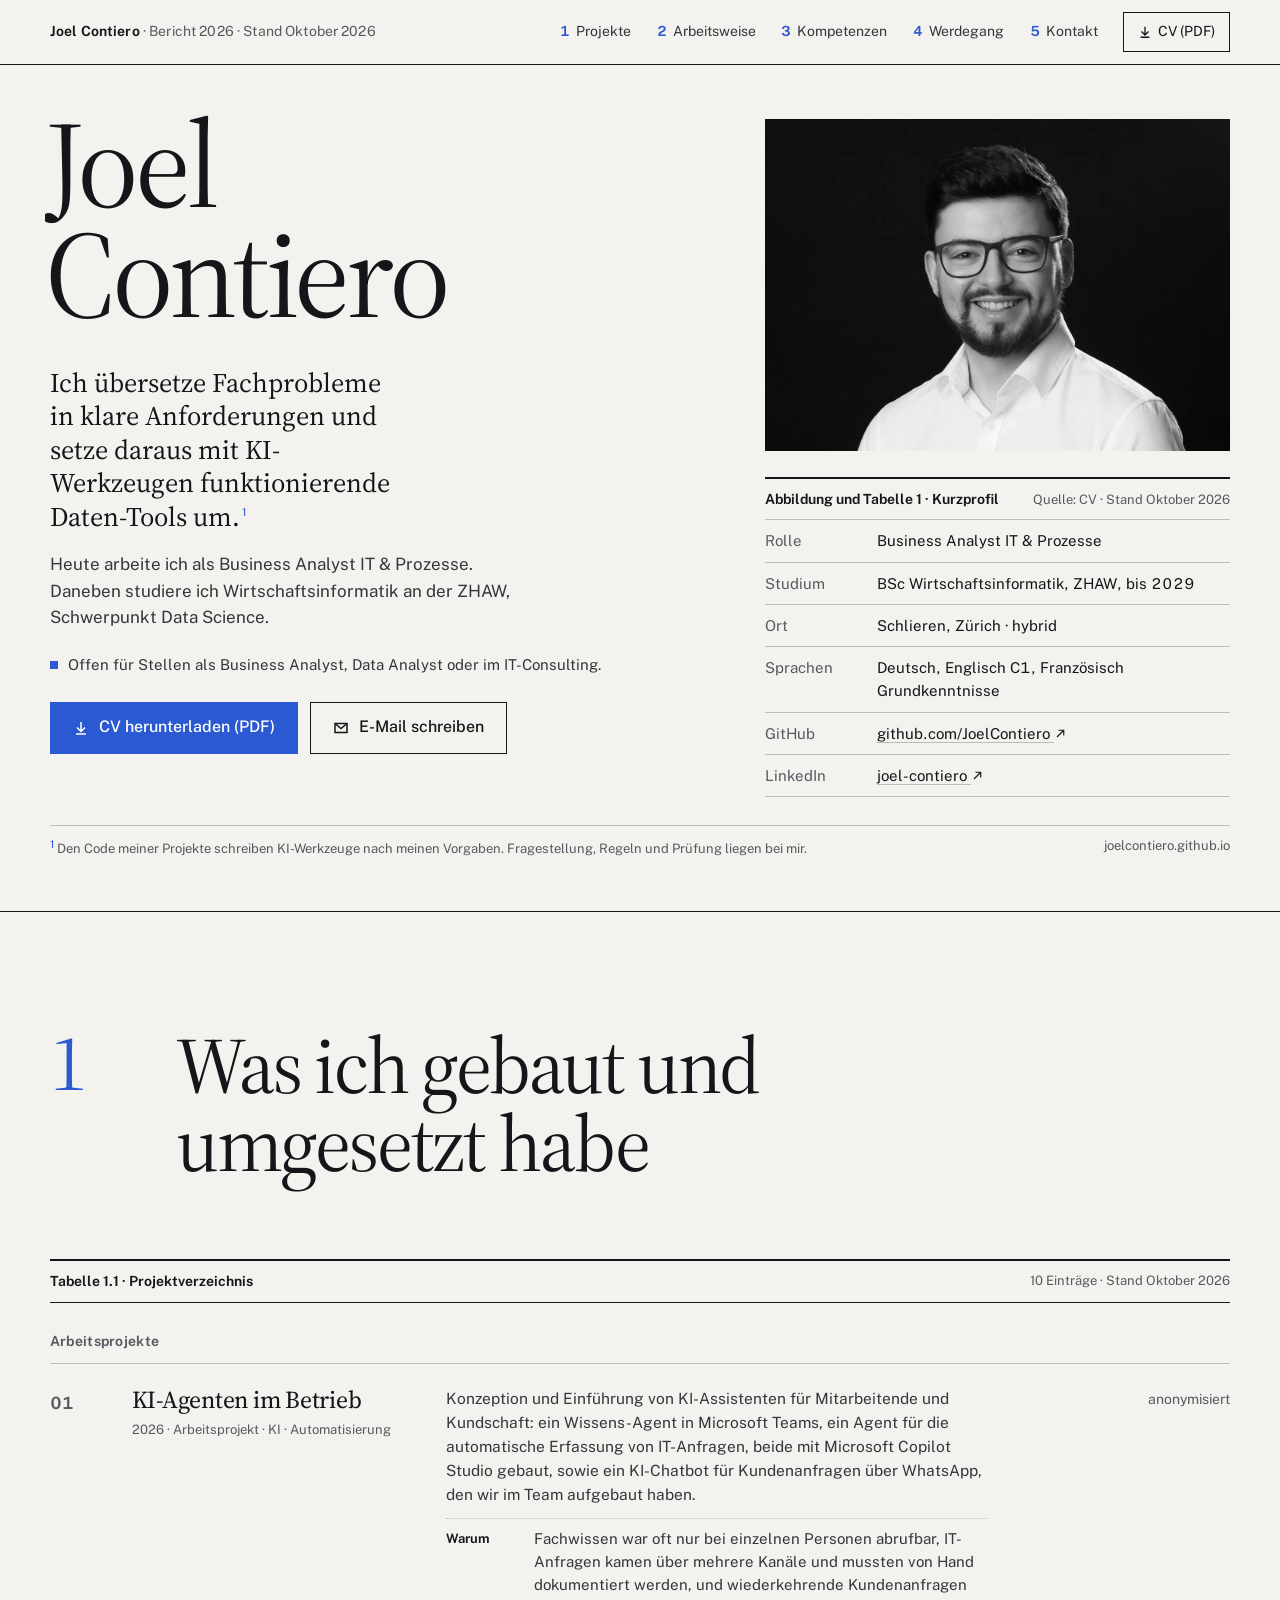
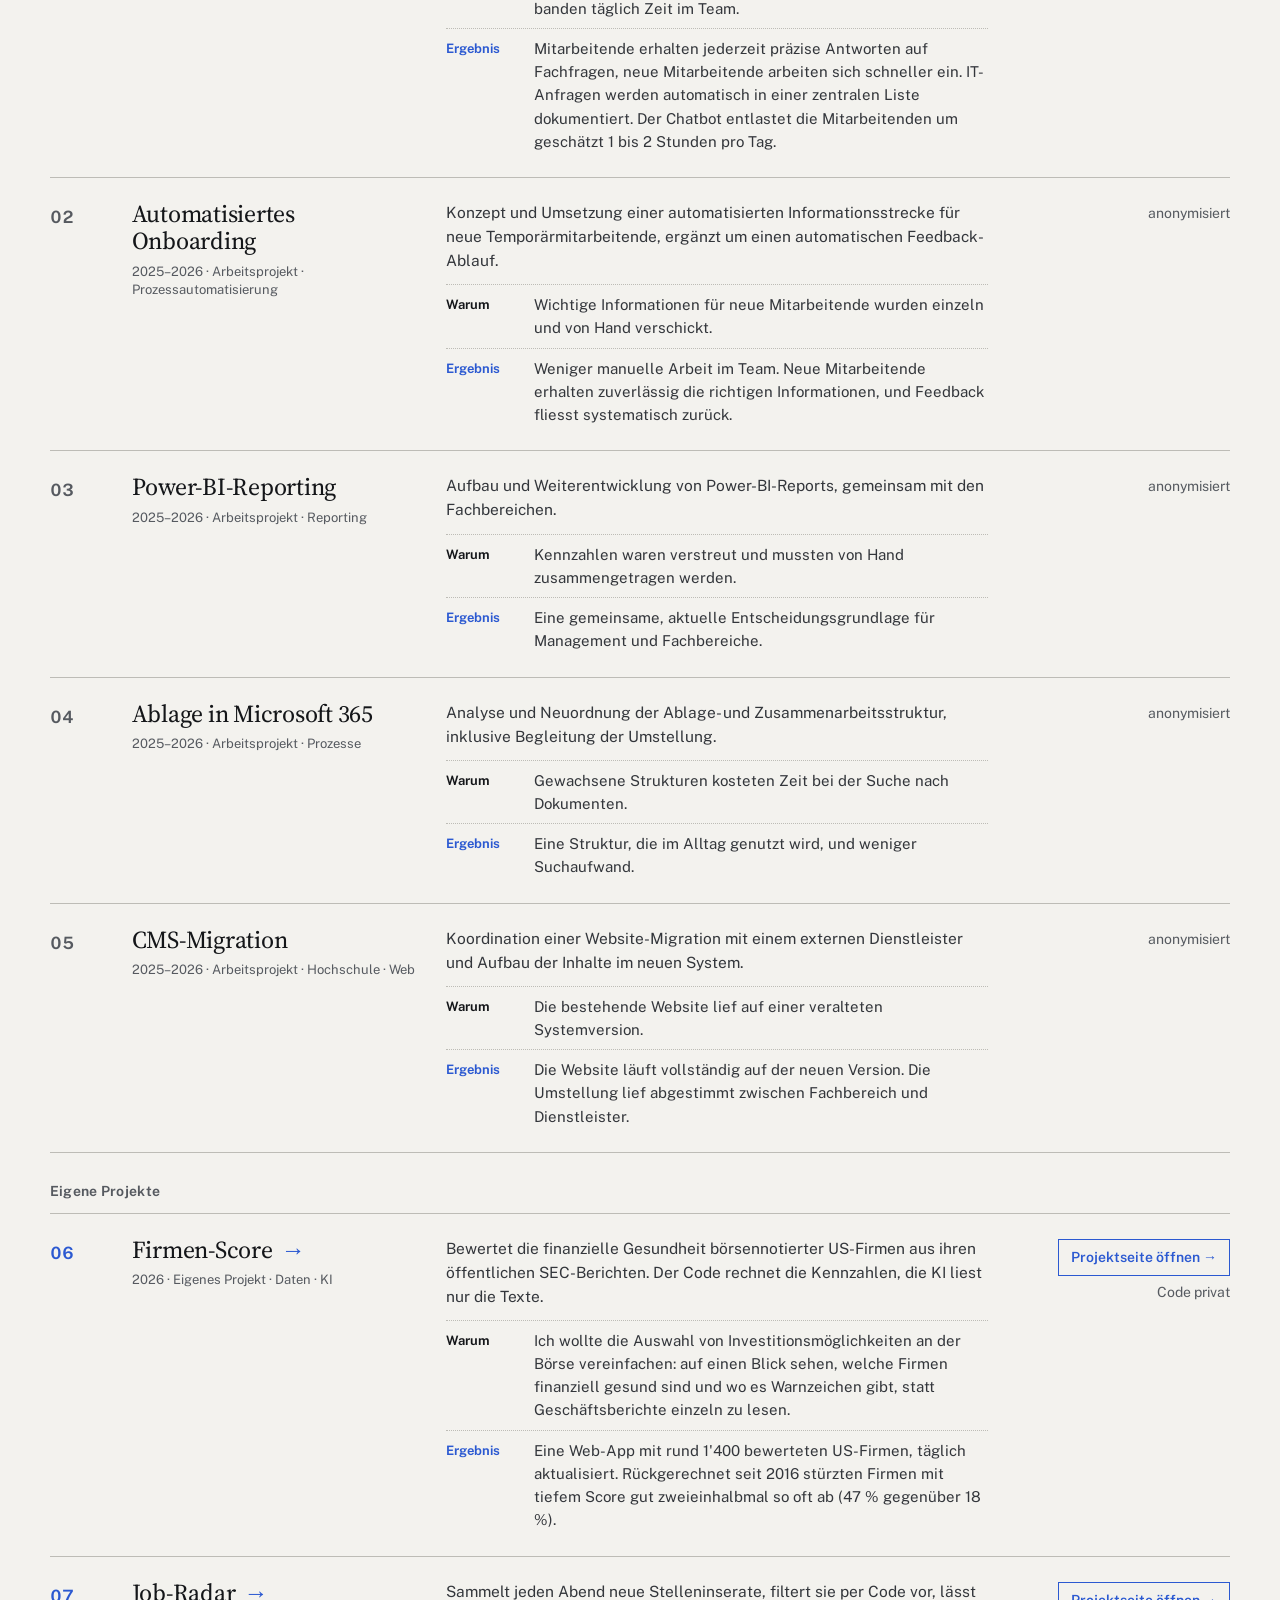
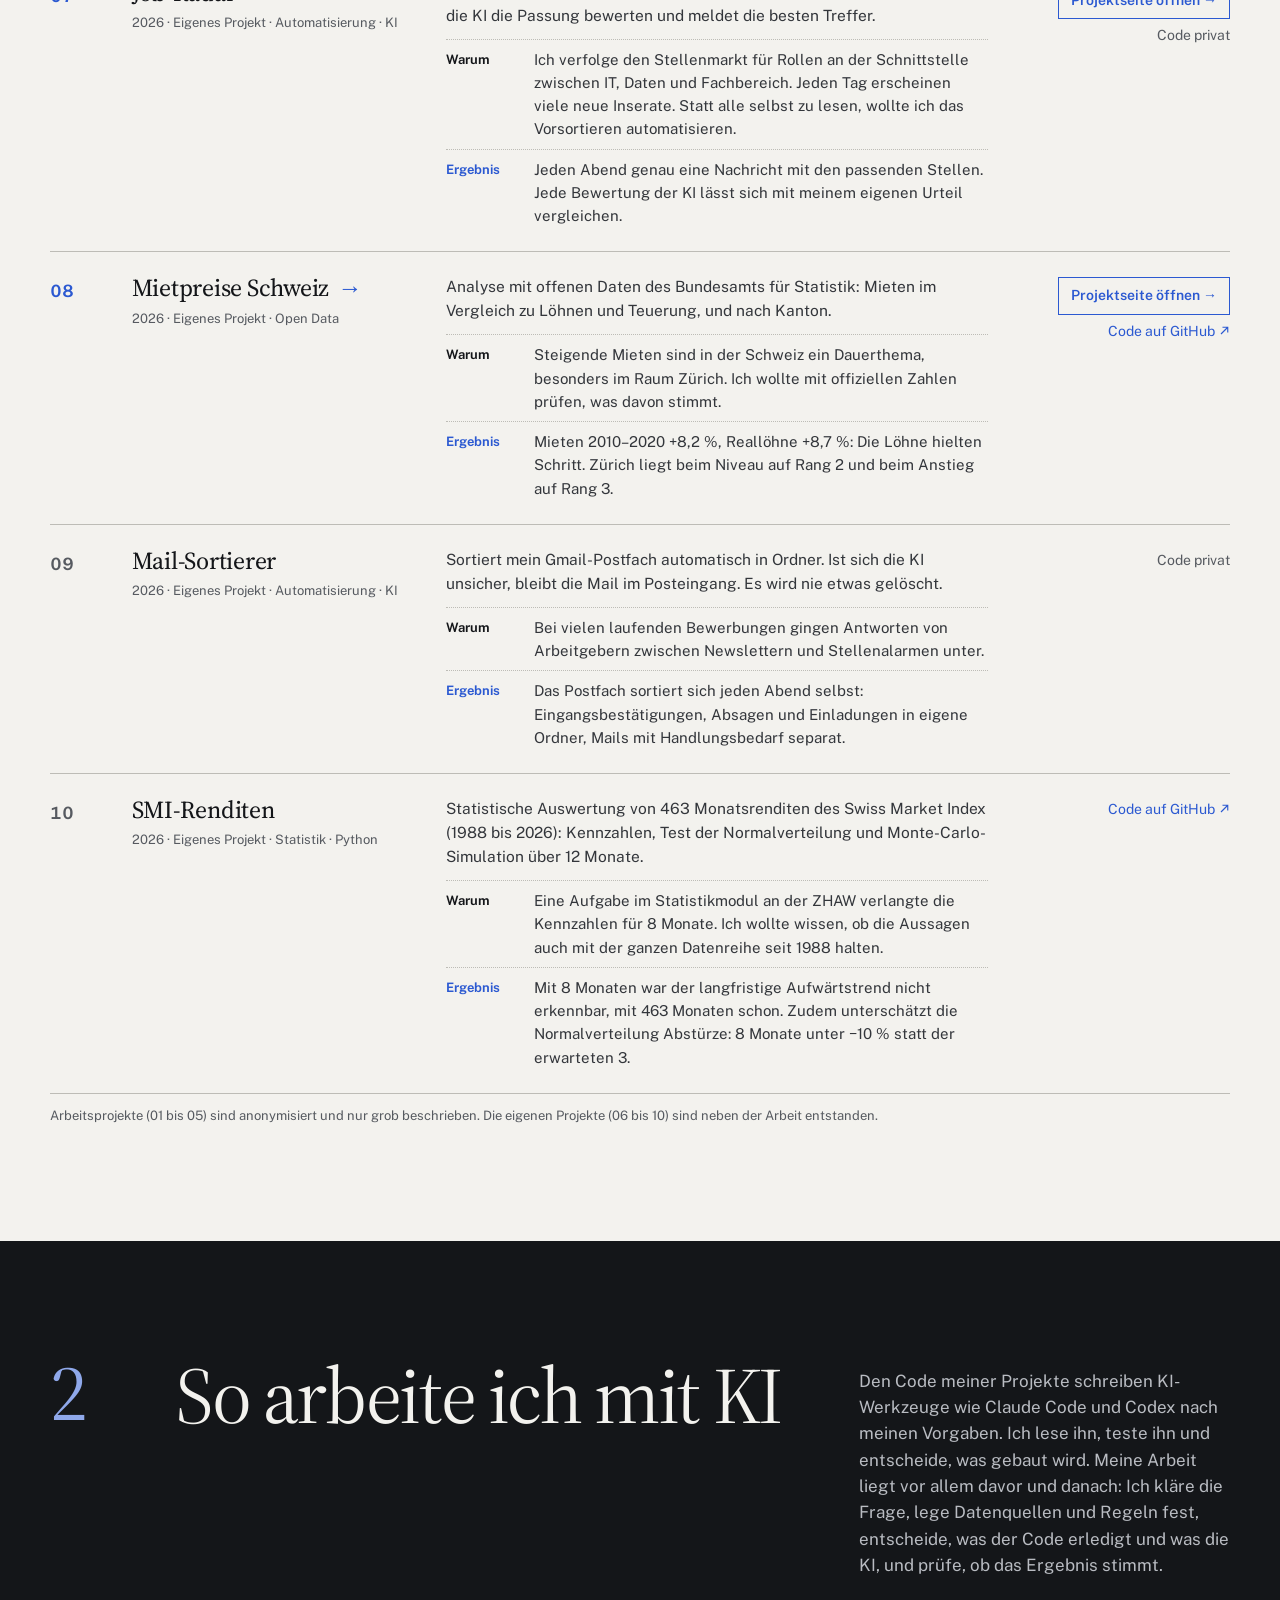
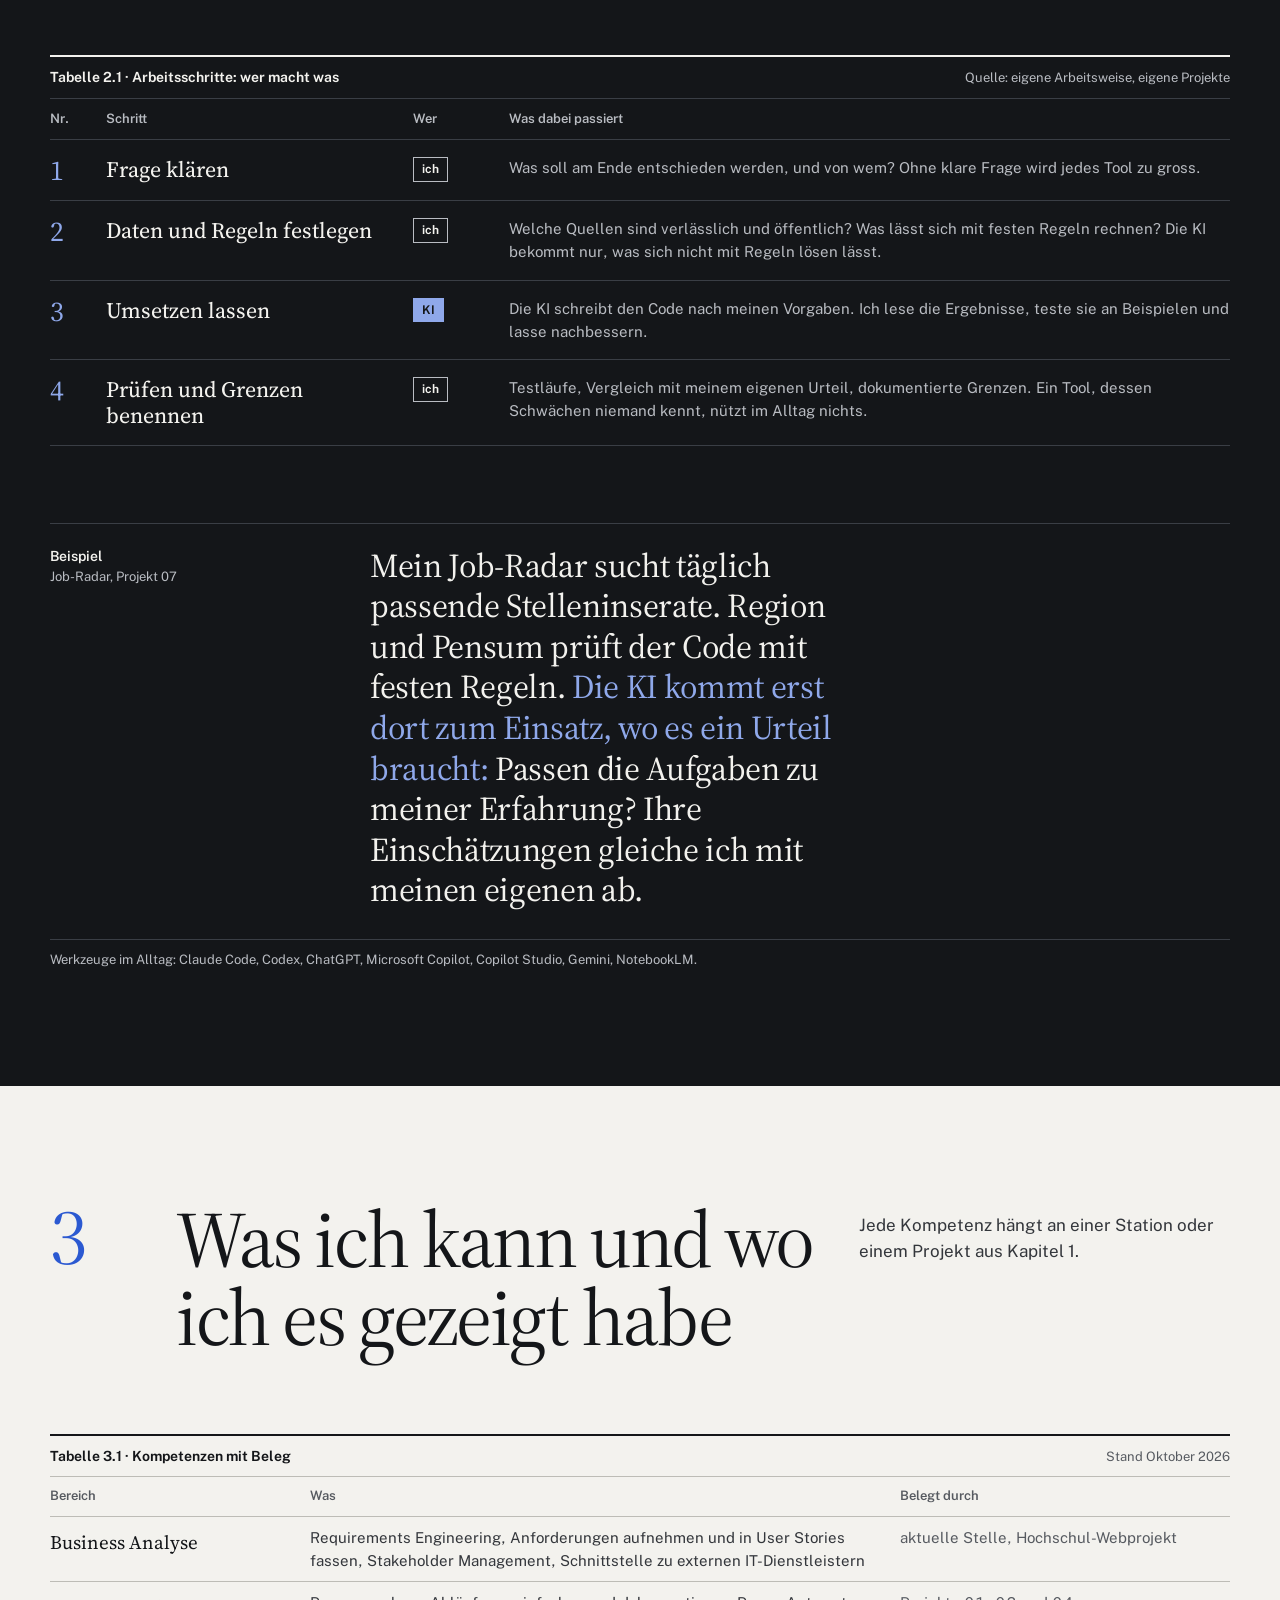
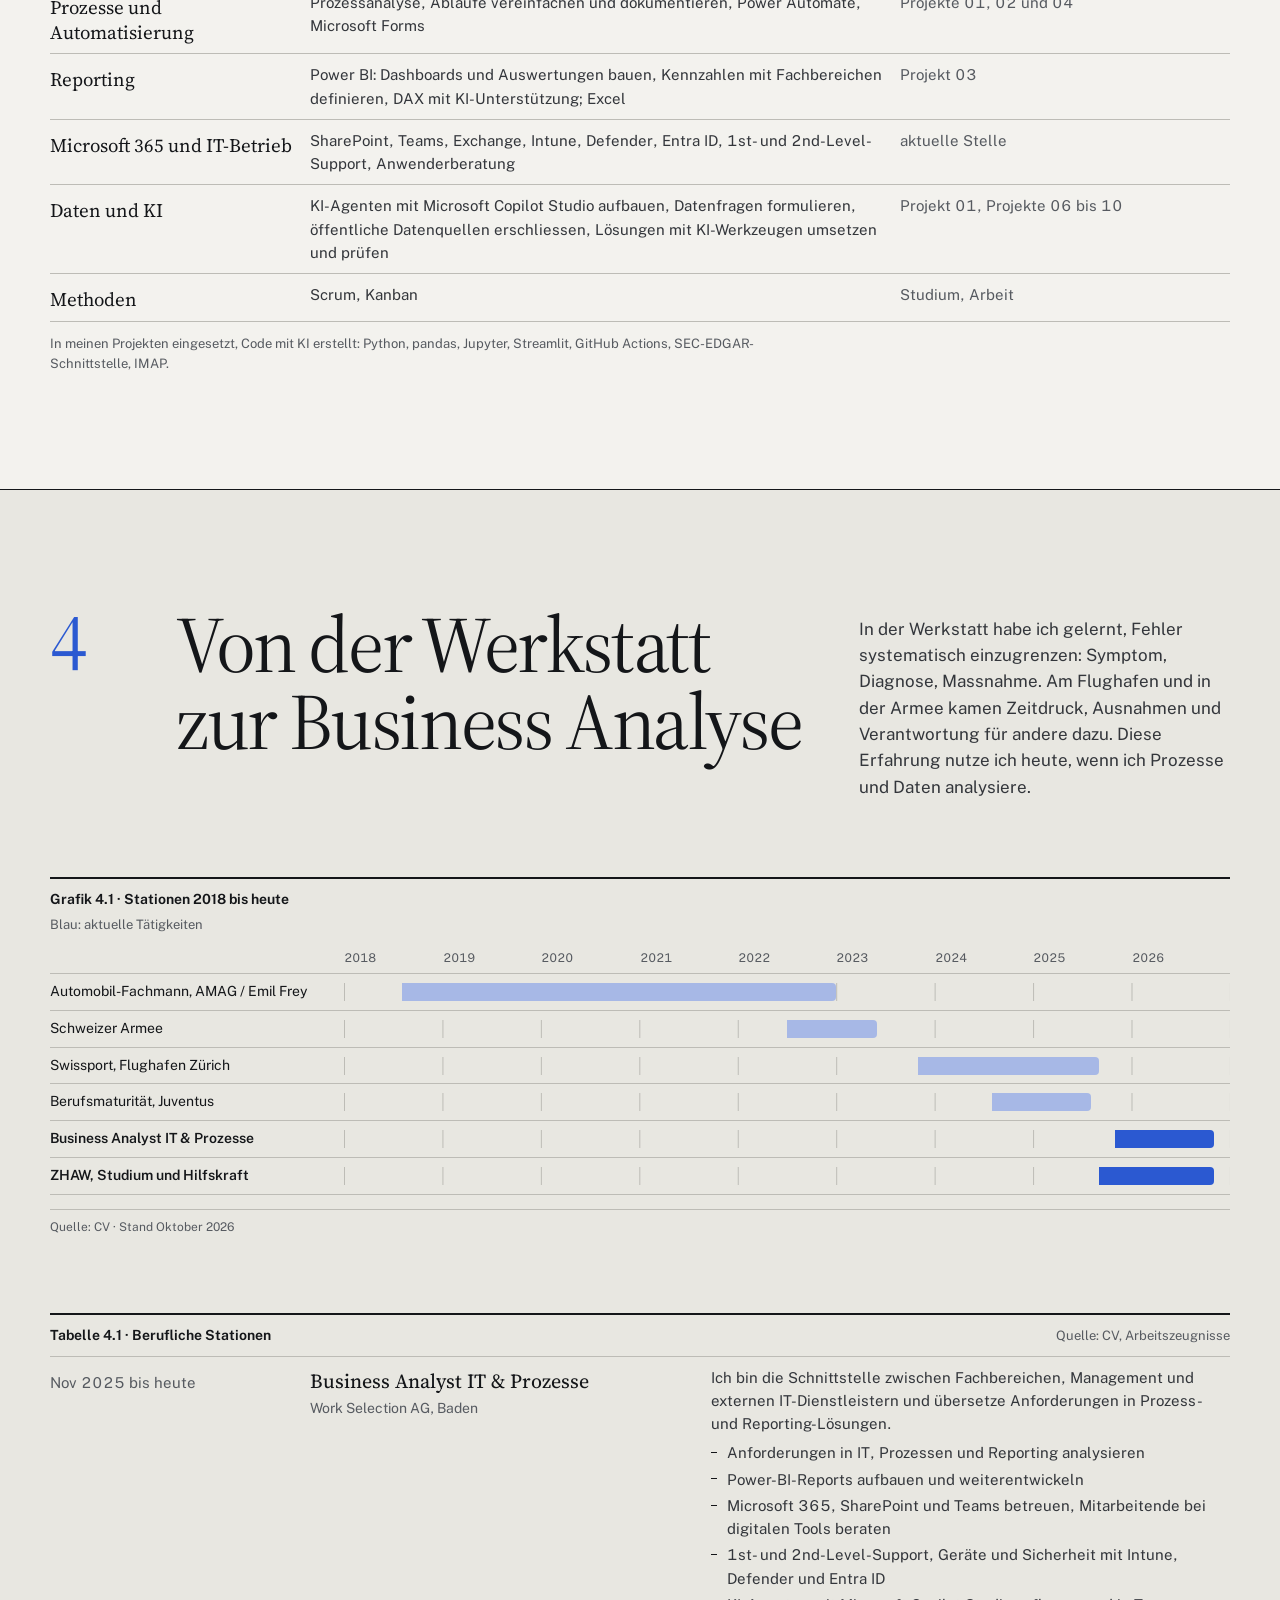
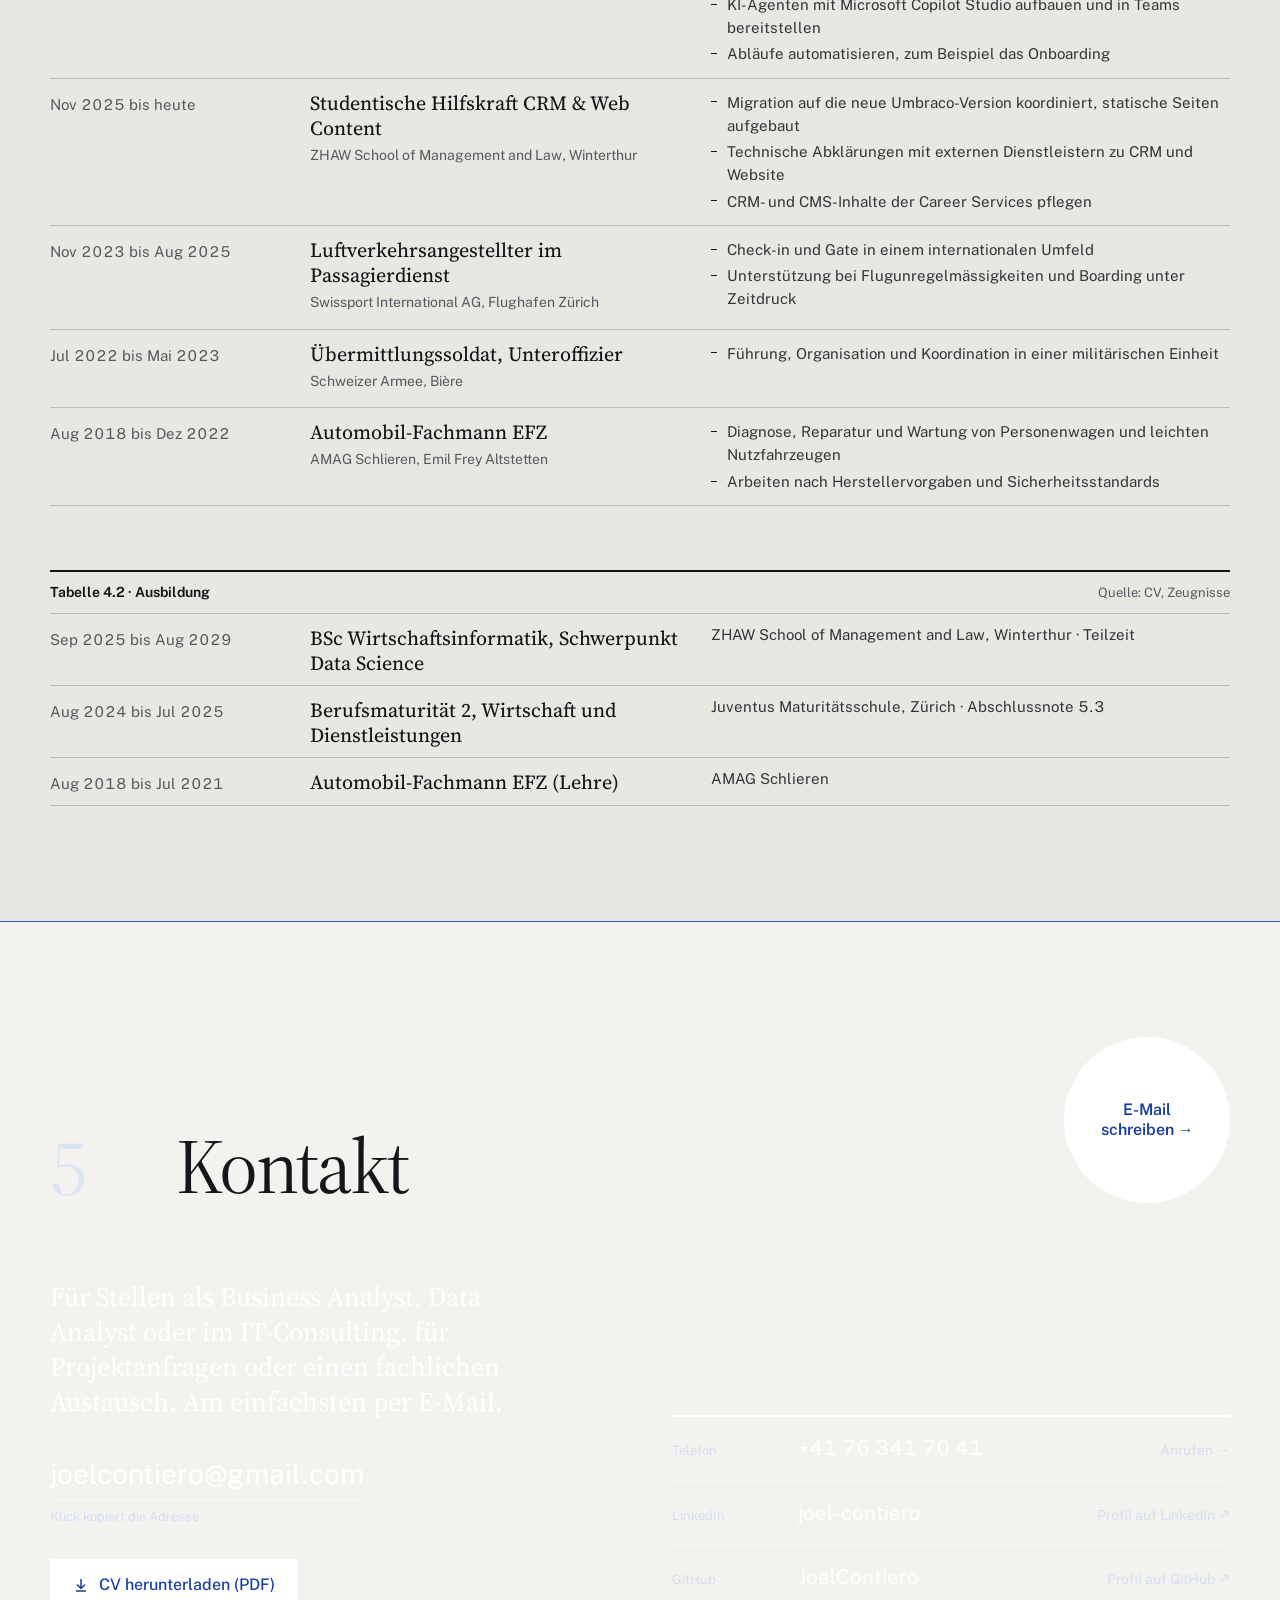
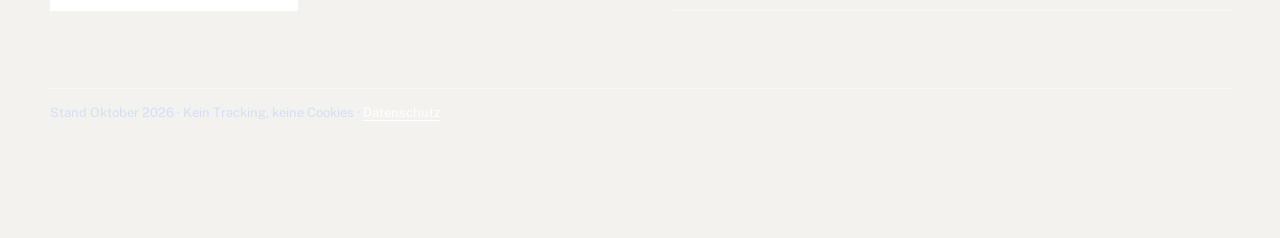
==== commit 84f0abdd: "Neues Arbeitsprojekt 01: KI-Agenten im Betrieb - Wissens-Agent in Teams, Agent für IT-Anfragen (Copi" ====
--- a/index.html
+++ b/index.html
@@ -91,64 +91,70 @@
     </div>
     <div class="chapter__body">
       <div class="index">
-        <div class="index__cap"><strong>Tabelle 1.1 · Projektverzeichnis</strong><span>9 Einträge · Stand Oktober 2026</span></div>
+        <div class="index__cap"><strong>Tabelle 1.1 · Projektverzeichnis</strong><span>10 Einträge · Stand Oktober 2026</span></div>
 <h3 class="index__group">Arbeitsprojekte</h3>
 <article class="index__row" id="p01">
   <span class="index__no">01</span>
+  <div class="index__title"><h3>KI-Agenten im Betrieb</h3><p class="index__meta">2026 · Arbeitsprojekt · KI · Automatisierung</p></div>
+  <div class="index__text"><p>Konzeption und Einführung von KI-Assistenten für Mitarbeitende und Kundschaft: ein Wissens-Agent in Microsoft Teams, ein Agent für die automatische Erfassung von IT-Anfragen, beide mit Microsoft Copilot Studio gebaut, sowie ein KI-Chatbot für Kundenanfragen über WhatsApp, den wir im Team aufgebaut haben.</p><dl class="index__dl"><div><dt>Warum</dt><dd>Fachwissen war oft nur bei einzelnen Personen abrufbar, IT-Anfragen kamen über mehrere Kanäle und mussten von Hand dokumentiert werden, und wiederkehrende Kundenanfragen banden täglich Zeit im Team.</dd></div><div><dt>Ergebnis</dt><dd>Mitarbeitende erhalten jederzeit präzise Antworten auf Fachfragen, neue Mitarbeitende arbeiten sich schneller ein. IT-Anfragen werden automatisch in einer zentralen Liste dokumentiert. Der Chatbot entlastet die Mitarbeitenden um geschätzt 1 bis 2 Stunden pro Tag.</dd></div></dl></div>
+  <div class="index__go"><span class="quiet">anonymisiert</span></div>
+</article>
+<article class="index__row" id="p02">
+  <span class="index__no">02</span>
   <div class="index__title"><h3>Automatisiertes Onboarding</h3><p class="index__meta">2025–2026 · Arbeitsprojekt · Prozessautomatisierung</p></div>
   <div class="index__text"><p>Konzept und Umsetzung einer automatisierten Informationsstrecke für neue Temporärmitarbeitende, ergänzt um einen automatischen Feedback-Ablauf.</p><dl class="index__dl"><div><dt>Warum</dt><dd>Wichtige Informationen für neue Mitarbeitende wurden einzeln und von Hand verschickt.</dd></div><div><dt>Ergebnis</dt><dd>Weniger manuelle Arbeit im Team. Neue Mitarbeitende erhalten zuverlässig die richtigen Informationen, und Feedback fliesst systematisch zurück.</dd></div></dl></div>
   <div class="index__go"><span class="quiet">anonymisiert</span></div>
 </article>
-<article class="index__row" id="p02">
-  <span class="index__no">02</span>
+<article class="index__row" id="p03">
+  <span class="index__no">03</span>
   <div class="index__title"><h3>Power-BI-Reporting</h3><p class="index__meta">2025–2026 · Arbeitsprojekt · Reporting</p></div>
   <div class="index__text"><p>Aufbau und Weiterentwicklung von Power-BI-Reports, gemeinsam mit den Fachbereichen.</p><dl class="index__dl"><div><dt>Warum</dt><dd>Kennzahlen waren verstreut und mussten von Hand zusammengetragen werden.</dd></div><div><dt>Ergebnis</dt><dd>Eine gemeinsame, aktuelle Entscheidungsgrundlage für Management und Fachbereiche.</dd></div></dl></div>
   <div class="index__go"><span class="quiet">anonymisiert</span></div>
 </article>
-<article class="index__row" id="p03">
-  <span class="index__no">03</span>
+<article class="index__row" id="p04">
+  <span class="index__no">04</span>
   <div class="index__title"><h3>Ablage in Microsoft 365</h3><p class="index__meta">2025–2026 · Arbeitsprojekt · Prozesse</p></div>
   <div class="index__text"><p>Analyse und Neuordnung der Ablage- und Zusammenarbeitsstruktur, inklusive Begleitung der Umstellung.</p><dl class="index__dl"><div><dt>Warum</dt><dd>Gewachsene Strukturen kosteten Zeit bei der Suche nach Dokumenten.</dd></div><div><dt>Ergebnis</dt><dd>Eine Struktur, die im Alltag genutzt wird, und weniger Suchaufwand.</dd></div></dl></div>
   <div class="index__go"><span class="quiet">anonymisiert</span></div>
 </article>
-<article class="index__row" id="p04">
-  <span class="index__no">04</span>
+<article class="index__row" id="p05">
+  <span class="index__no">05</span>
   <div class="index__title"><h3>CMS-Migration</h3><p class="index__meta">2025–2026 · Arbeitsprojekt · Hochschule · Web</p></div>
   <div class="index__text"><p>Koordination einer Website-Migration mit einem externen Dienstleister und Aufbau der Inhalte im neuen System.</p><dl class="index__dl"><div><dt>Warum</dt><dd>Die bestehende Website lief auf einer veralteten Systemversion.</dd></div><div><dt>Ergebnis</dt><dd>Die Website läuft vollständig auf der neuen Version. Die Umstellung lief abgestimmt zwischen Fachbereich und Dienstleister.</dd></div></dl></div>
   <div class="index__go"><span class="quiet">anonymisiert</span></div>
 </article>
 <h3 class="index__group">Eigene Projekte</h3>
-<article class="index__row has-link" id="p05">
-  <span class="index__no">05</span>
+<article class="index__row has-link" id="p06">
+  <span class="index__no">06</span>
   <div class="index__title"><h3><a href="projekte/firmen-score/">Firmen-Score<span class="index__arrow" aria-hidden="true">→</span></a></h3><p class="index__meta">2026 · Eigenes Projekt · Daten · KI</p></div>
   <div class="index__text"><p>Bewertet die finanzielle Gesundheit börsennotierter US-Firmen aus ihren öffentlichen SEC-Berichten. Der Code rechnet die Kennzahlen, die KI liest nur die Texte.</p><dl class="index__dl"><div><dt>Warum</dt><dd>Ich wollte die Auswahl von Investitionsmöglichkeiten an der Börse vereinfachen: auf einen Blick sehen, welche Firmen finanziell gesund sind und wo es Warnzeichen gibt, statt Geschäftsberichte einzeln zu lesen.</dd></div><div><dt>Ergebnis</dt><dd>Eine Web-App mit rund 1&#x27;400 bewerteten US-Firmen, täglich aktualisiert. Rückgerechnet seit 2016 stürzten Firmen mit tiefem Score gut zweieinhalbmal so oft ab (47 % gegenüber 18 %).</dd></div></dl></div>
   <div class="index__go"><a class="index__btn" href="projekte/firmen-score/">Projektseite öffnen →</a><span class="quiet">Code privat</span></div>
 </article>
-<article class="index__row has-link" id="p06">
-  <span class="index__no">06</span>
+<article class="index__row has-link" id="p07">
+  <span class="index__no">07</span>
   <div class="index__title"><h3><a href="projekte/job-radar/">Job-Radar<span class="index__arrow" aria-hidden="true">→</span></a></h3><p class="index__meta">2026 · Eigenes Projekt · Automatisierung · KI</p></div>
   <div class="index__text"><p>Sammelt jeden Abend neue Stelleninserate, filtert sie per Code vor, lässt die KI die Passung bewerten und meldet die besten Treffer.</p><dl class="index__dl"><div><dt>Warum</dt><dd>Ich verfolge den Stellenmarkt für Rollen an der Schnittstelle zwischen IT, Daten und Fachbereich. Jeden Tag erscheinen viele neue Inserate. Statt alle selbst zu lesen, wollte ich das Vorsortieren automatisieren.</dd></div><div><dt>Ergebnis</dt><dd>Jeden Abend genau eine Nachricht mit den passenden Stellen. Jede Bewertung der KI lässt sich mit meinem eigenen Urteil vergleichen.</dd></div></dl></div>
   <div class="index__go"><a class="index__btn" href="projekte/job-radar/">Projektseite öffnen →</a><span class="quiet">Code privat</span></div>
 </article>
-<article class="index__row has-link" id="p07">
-  <span class="index__no">07</span>
+<article class="index__row has-link" id="p08">
+  <span class="index__no">08</span>
   <div class="index__title"><h3><a href="projekte/mietpreise/">Mietpreise Schweiz<span class="index__arrow" aria-hidden="true">→</span></a></h3><p class="index__meta">2026 · Eigenes Projekt · Open Data</p></div>
   <div class="index__text"><p>Analyse mit offenen Daten des Bundesamts für Statistik: Mieten im Vergleich zu Löhnen und Teuerung, und nach Kanton.</p><dl class="index__dl"><div><dt>Warum</dt><dd>Steigende Mieten sind in der Schweiz ein Dauerthema, besonders im Raum Zürich. Ich wollte mit offiziellen Zahlen prüfen, was davon stimmt.</dd></div><div><dt>Ergebnis</dt><dd>Mieten 2010–2020 +8,2 %, Reallöhne +8,7 %: Die Löhne hielten Schritt. Zürich liegt beim Niveau auf Rang 2 und beim Anstieg auf Rang 3.</dd></div></dl></div>
   <div class="index__go"><a class="index__btn" href="projekte/mietpreise/">Projektseite öffnen →</a><a href="https://github.com/JoelContiero/mietpreise-schweiz-analyse">Code auf GitHub <svg viewBox="0 0 16 16" width="12" height="12" fill="none" stroke="currentColor" stroke-width="1.5" aria-hidden="true" style="display:inline;vertical-align:-1px"><path d="M6 3h7v7M13 3 4 12"/></svg></a></div>
 </article>
-<article class="index__row" id="p08">
-  <span class="index__no">08</span>
+<article class="index__row" id="p09">
+  <span class="index__no">09</span>
   <div class="index__title"><h3>Mail-Sortierer</h3><p class="index__meta">2026 · Eigenes Projekt · Automatisierung · KI</p></div>
   <div class="index__text"><p>Sortiert mein Gmail-Postfach automatisch in Ordner. Ist sich die KI unsicher, bleibt die Mail im Posteingang. Es wird nie etwas gelöscht.</p><dl class="index__dl"><div><dt>Warum</dt><dd>Bei vielen laufenden Bewerbungen gingen Antworten von Arbeitgebern zwischen Newslettern und Stellenalarmen unter.</dd></div><div><dt>Ergebnis</dt><dd>Das Postfach sortiert sich jeden Abend selbst: Eingangsbestätigungen, Absagen und Einladungen in eigene Ordner, Mails mit Handlungsbedarf separat.</dd></div></dl></div>
   <div class="index__go"><span class="quiet">Code privat</span></div>
 </article>
-<article class="index__row" id="p09">
-  <span class="index__no">09</span>
+<article class="index__row" id="p10">
+  <span class="index__no">10</span>
   <div class="index__title"><h3>SMI-Renditen</h3><p class="index__meta">2026 · Eigenes Projekt · Statistik · Python</p></div>
   <div class="index__text"><p>Statistische Auswertung von 463 Monatsrenditen des Swiss Market Index (1988 bis 2026): Kennzahlen, Test der Normalverteilung und Monte-Carlo-Simulation über 12 Monate.</p><dl class="index__dl"><div><dt>Warum</dt><dd>Eine Aufgabe im Statistikmodul an der ZHAW verlangte die Kennzahlen für 8 Monate. Ich wollte wissen, ob die Aussagen auch mit der ganzen Datenreihe seit 1988 halten.</dd></div><div><dt>Ergebnis</dt><dd>Mit 8 Monaten war der langfristige Aufwärtstrend nicht erkennbar, mit 463 Monaten schon. Zudem unterschätzt die Normalverteilung Abstürze: 8 Monate unter −10 % statt der erwarteten 3.</dd></div></dl></div>
   <div class="index__go"><a href="https://github.com/JoelContiero/smi-returns-analysis">Code auf GitHub <svg viewBox="0 0 16 16" width="12" height="12" fill="none" stroke="currentColor" stroke-width="1.5" aria-hidden="true" style="display:inline;vertical-align:-1px"><path d="M6 3h7v7M13 3 4 12"/></svg></a></div>
 </article>
-        <p class="index__note">Arbeitsprojekte (01 bis 04) sind anonymisiert und nur grob beschrieben. Die eigenen Projekte (05 bis 09) sind neben der Arbeit entstanden.</p>
+        <p class="index__note">Arbeitsprojekte (01 bis 05) sind anonymisiert und nur grob beschrieben. Die eigenen Projekte (06 bis 10) sind neben der Arbeit entstanden.</p>
       </div>
     </div>
   </div>
@@ -175,10 +181,10 @@
         </table>
       </div>
       <div class="quote">
-        <p class="quote__label"><strong>Beispiel</strong>Job-Radar, Projekt 06</p>
+        <p class="quote__label"><strong>Beispiel</strong>Job-Radar, Projekt 07</p>
         <blockquote>Mein Job-Radar sucht täglich passende Stelleninserate. Region und Pensum prüft der Code mit festen Regeln. <em>Die KI kommt erst dort zum Einsatz, wo es ein Urteil braucht:</em> Passen die Aufgaben zu meiner Erfahrung? Ihre Einschätzungen gleiche ich mit meinen eigenen ab.</blockquote>
       </div>
-      <p class="tools">Werkzeuge im Alltag: Claude Code, Codex, ChatGPT, Microsoft Copilot, Gemini, NotebookLM.</p>
+      <p class="tools">Werkzeuge im Alltag: Claude Code, Codex, ChatGPT, Microsoft Copilot, Copilot Studio, Gemini, NotebookLM.</p>
     </div>
   </div>
 </section>
@@ -194,7 +200,7 @@
       <div class="tbl__cap"><strong>Tabelle 3.1 · Kompetenzen mit Beleg</strong><span>Stand Oktober 2026</span></div>
       <table class="comp">
         <thead><tr><th scope="col">Bereich</th><th scope="col">Was</th><th scope="col">Belegt durch</th></tr></thead>
-        <tbody><tr><td>Business Analyse</td><td>Requirements Engineering, Anforderungen aufnehmen und in User Stories fassen, Stakeholder Management, Schnittstelle zu externen IT-Dienstleistern</td><td>aktuelle Stelle, Hochschul-Webprojekt</td></tr><tr><td>Prozesse und Automatisierung</td><td>Prozessanalyse, Abläufe vereinfachen und dokumentieren, Power Automate, Microsoft Forms</td><td>Projekte 01 und 03</td></tr><tr><td>Reporting</td><td>Power BI: Dashboards und Auswertungen bauen, Kennzahlen mit Fachbereichen definieren, DAX mit KI-Unterstützung; Excel</td><td>Projekt 02</td></tr><tr><td>Microsoft 365 und IT-Betrieb</td><td>SharePoint, Teams, Exchange, Intune, Defender, Entra ID, 1st- und 2nd-Level-Support, Anwenderberatung</td><td>aktuelle Stelle</td></tr><tr><td>Daten und KI</td><td>Datenfragen formulieren, öffentliche Datenquellen erschliessen, Lösungen mit KI-Werkzeugen umsetzen und prüfen</td><td>Projekte 05 bis 09</td></tr><tr><td>Methoden</td><td>Scrum, Kanban</td><td>Studium, Arbeit</td></tr></tbody>
+        <tbody><tr><td>Business Analyse</td><td>Requirements Engineering, Anforderungen aufnehmen und in User Stories fassen, Stakeholder Management, Schnittstelle zu externen IT-Dienstleistern</td><td>aktuelle Stelle, Hochschul-Webprojekt</td></tr><tr><td>Prozesse und Automatisierung</td><td>Prozessanalyse, Abläufe vereinfachen und dokumentieren, Power Automate, Microsoft Forms</td><td>Projekte 01, 02 und 04</td></tr><tr><td>Reporting</td><td>Power BI: Dashboards und Auswertungen bauen, Kennzahlen mit Fachbereichen definieren, DAX mit KI-Unterstützung; Excel</td><td>Projekt 03</td></tr><tr><td>Microsoft 365 und IT-Betrieb</td><td>SharePoint, Teams, Exchange, Intune, Defender, Entra ID, 1st- und 2nd-Level-Support, Anwenderberatung</td><td>aktuelle Stelle</td></tr><tr><td>Daten und KI</td><td>KI-Agenten mit Microsoft Copilot Studio aufbauen, Datenfragen formulieren, öffentliche Datenquellen erschliessen, Lösungen mit KI-Werkzeugen umsetzen und prüfen</td><td>Projekt 01, Projekte 06 bis 10</td></tr><tr><td>Methoden</td><td>Scrum, Kanban</td><td>Studium, Arbeit</td></tr></tbody>
       </table>
       <p class="tbl__foot">In meinen Projekten eingesetzt, Code mit KI erstellt: Python, pandas, Jupyter, Streamlit, GitHub Actions, SEC-EDGAR-Schnittstelle, IMAP.</p>
     </div>
@@ -219,7 +225,7 @@
       </figure>
       <div class="tbl" style="margin-top:clamp(48px,6vw,80px)">
         <div class="tbl__cap"><strong>Tabelle 4.1 · Berufliche Stationen</strong><span>Quelle: CV, Arbeitszeugnisse</span></div>
-        <table class="cv-table"><tbody><tr class="cv-row"><th scope="row" class="num">Nov 2025 bis heute</th><td><h3>Business Analyst IT &amp; Prozesse</h3><p class="org">Work Selection AG, Baden</p></td><td><p>Ich bin die Schnittstelle zwischen Fachbereichen, Management und externen IT-Dienstleistern und übersetze Anforderungen in Prozess- und Reporting-Lösungen.</p><ul><li>Anforderungen in IT, Prozessen und Reporting analysieren</li><li>Power-BI-Reports aufbauen und weiterentwickeln</li><li>Microsoft 365, SharePoint und Teams betreuen, Mitarbeitende bei digitalen Tools beraten</li><li>1st- und 2nd-Level-Support, Geräte und Sicherheit mit Intune, Defender und Entra ID</li><li>Abläufe automatisieren, zum Beispiel das Onboarding</li></ul></td></tr><tr class="cv-row"><th scope="row" class="num">Nov 2025 bis heute</th><td><h3>Studentische Hilfskraft CRM &amp; Web Content</h3><p class="org">ZHAW School of Management and Law, Winterthur</p></td><td><ul><li>Migration auf die neue Umbraco-Version koordiniert, statische Seiten aufgebaut</li><li>Technische Abklärungen mit externen Dienstleistern zu CRM und Website</li><li>CRM- und CMS-Inhalte der Career Services pflegen</li></ul></td></tr><tr class="cv-row"><th scope="row" class="num">Nov 2023 bis Aug 2025</th><td><h3>Luftverkehrsangestellter im Passagierdienst</h3><p class="org">Swissport International AG, Flughafen Zürich</p></td><td><ul><li>Check-in und Gate in einem internationalen Umfeld</li><li>Unterstützung bei Flugunregelmässigkeiten und Boarding unter Zeitdruck</li></ul></td></tr><tr class="cv-row"><th scope="row" class="num">Jul 2022 bis Mai 2023</th><td><h3>Übermittlungssoldat, Unteroffizier</h3><p class="org">Schweizer Armee, Bière</p></td><td><ul><li>Führung, Organisation und Koordination in einer militärischen Einheit</li></ul></td></tr><tr class="cv-row"><th scope="row" class="num">Aug 2018 bis Dez 2022</th><td><h3>Automobil-Fachmann EFZ</h3><p class="org">AMAG Schlieren, Emil Frey Altstetten</p></td><td><ul><li>Diagnose, Reparatur und Wartung von Personenwagen und leichten Nutzfahrzeugen</li><li>Arbeiten nach Herstellervorgaben und Sicherheitsstandards</li></ul></td></tr></tbody></table>
+        <table class="cv-table"><tbody><tr class="cv-row"><th scope="row" class="num">Nov 2025 bis heute</th><td><h3>Business Analyst IT &amp; Prozesse</h3><p class="org">Work Selection AG, Baden</p></td><td><p>Ich bin die Schnittstelle zwischen Fachbereichen, Management und externen IT-Dienstleistern und übersetze Anforderungen in Prozess- und Reporting-Lösungen.</p><ul><li>Anforderungen in IT, Prozessen und Reporting analysieren</li><li>Power-BI-Reports aufbauen und weiterentwickeln</li><li>Microsoft 365, SharePoint und Teams betreuen, Mitarbeitende bei digitalen Tools beraten</li><li>1st- und 2nd-Level-Support, Geräte und Sicherheit mit Intune, Defender und Entra ID</li><li>KI-Agenten mit Microsoft Copilot Studio aufbauen und in Teams bereitstellen</li><li>Abläufe automatisieren, zum Beispiel das Onboarding</li></ul></td></tr><tr class="cv-row"><th scope="row" class="num">Nov 2025 bis heute</th><td><h3>Studentische Hilfskraft CRM &amp; Web Content</h3><p class="org">ZHAW School of Management and Law, Winterthur</p></td><td><ul><li>Migration auf die neue Umbraco-Version koordiniert, statische Seiten aufgebaut</li><li>Technische Abklärungen mit externen Dienstleistern zu CRM und Website</li><li>CRM- und CMS-Inhalte der Career Services pflegen</li></ul></td></tr><tr class="cv-row"><th scope="row" class="num">Nov 2023 bis Aug 2025</th><td><h3>Luftverkehrsangestellter im Passagierdienst</h3><p class="org">Swissport International AG, Flughafen Zürich</p></td><td><ul><li>Check-in und Gate in einem internationalen Umfeld</li><li>Unterstützung bei Flugunregelmässigkeiten und Boarding unter Zeitdruck</li></ul></td></tr><tr class="cv-row"><th scope="row" class="num">Jul 2022 bis Mai 2023</th><td><h3>Übermittlungssoldat, Unteroffizier</h3><p class="org">Schweizer Armee, Bière</p></td><td><ul><li>Führung, Organisation und Koordination in einer militärischen Einheit</li></ul></td></tr><tr class="cv-row"><th scope="row" class="num">Aug 2018 bis Dez 2022</th><td><h3>Automobil-Fachmann EFZ</h3><p class="org">AMAG Schlieren, Emil Frey Altstetten</p></td><td><ul><li>Diagnose, Reparatur und Wartung von Personenwagen und leichten Nutzfahrzeugen</li><li>Arbeiten nach Herstellervorgaben und Sicherheitsstandards</li></ul></td></tr></tbody></table>
       </div>
       <div class="tbl" style="margin-top:clamp(40px,5vw,64px)">
         <div class="tbl__cap"><strong>Tabelle 4.2 · Ausbildung</strong><span>Quelle: CV, Zeugnisse</span></div>
